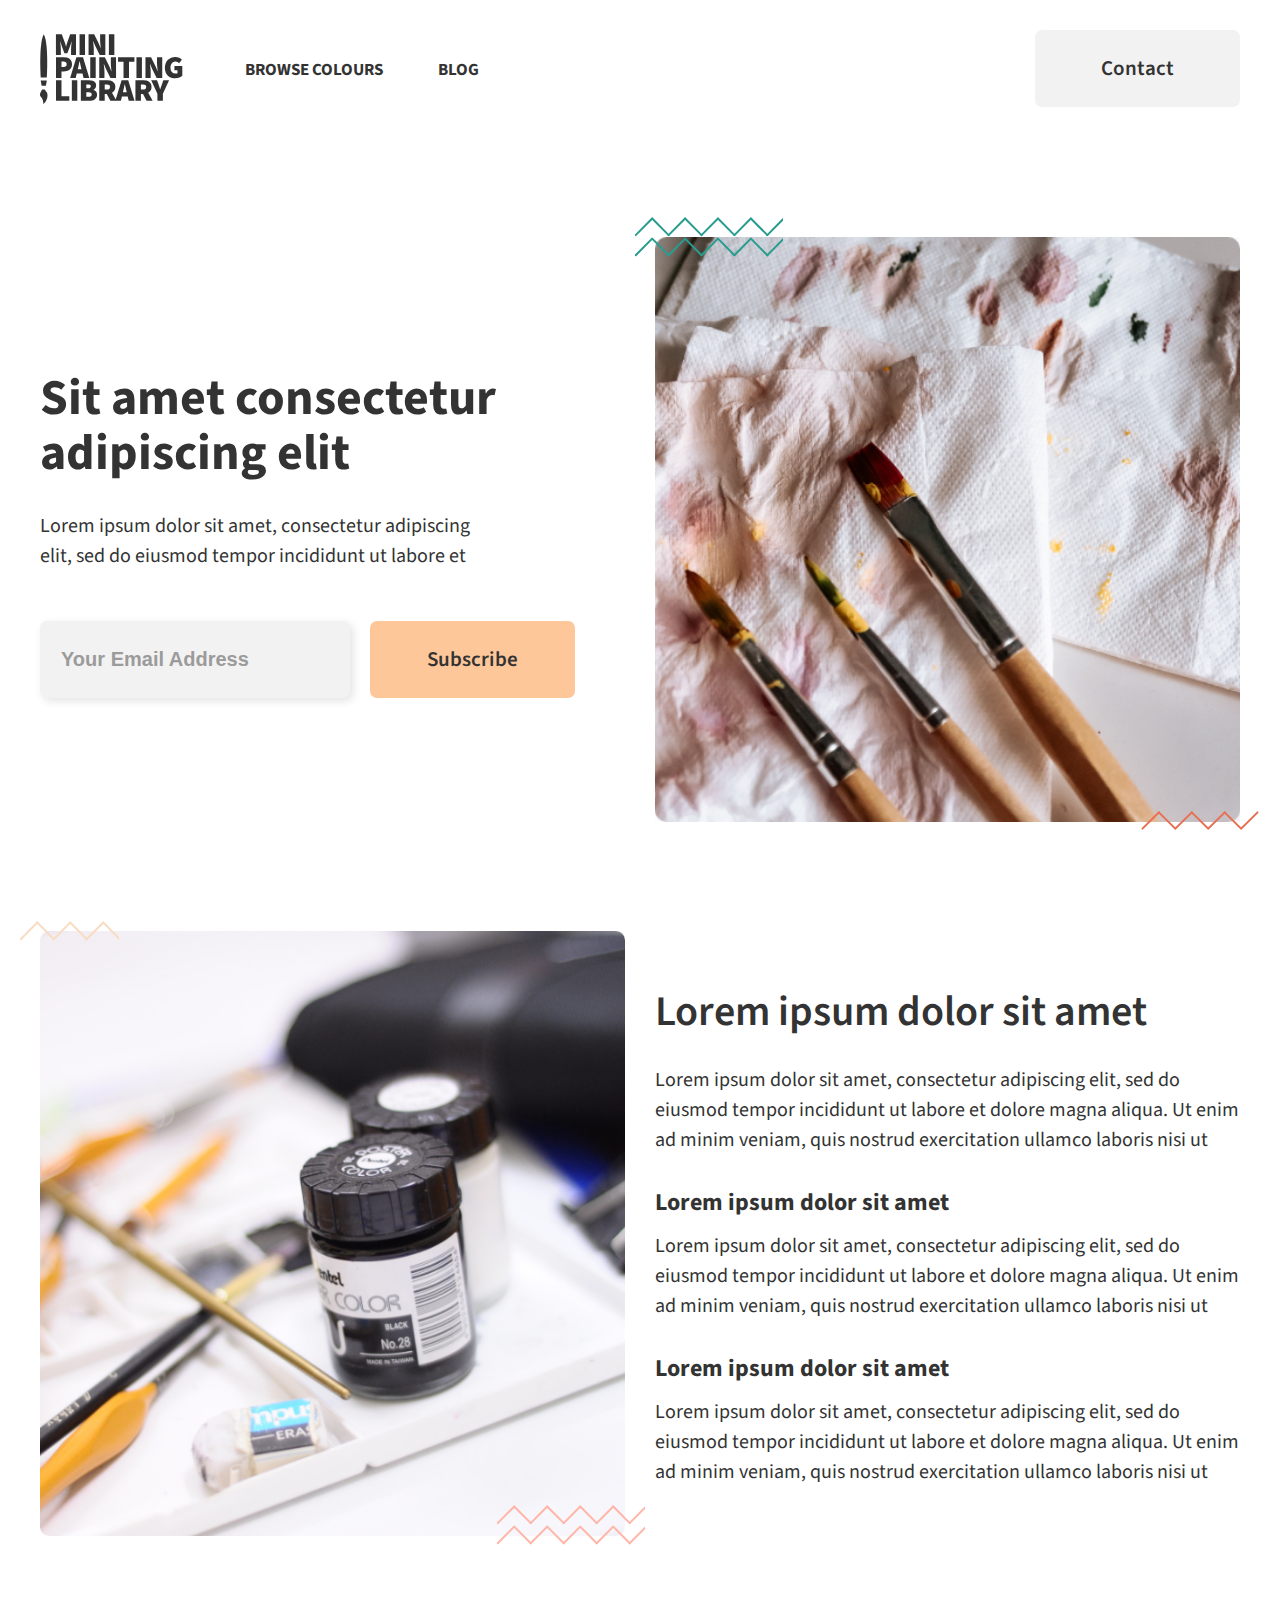
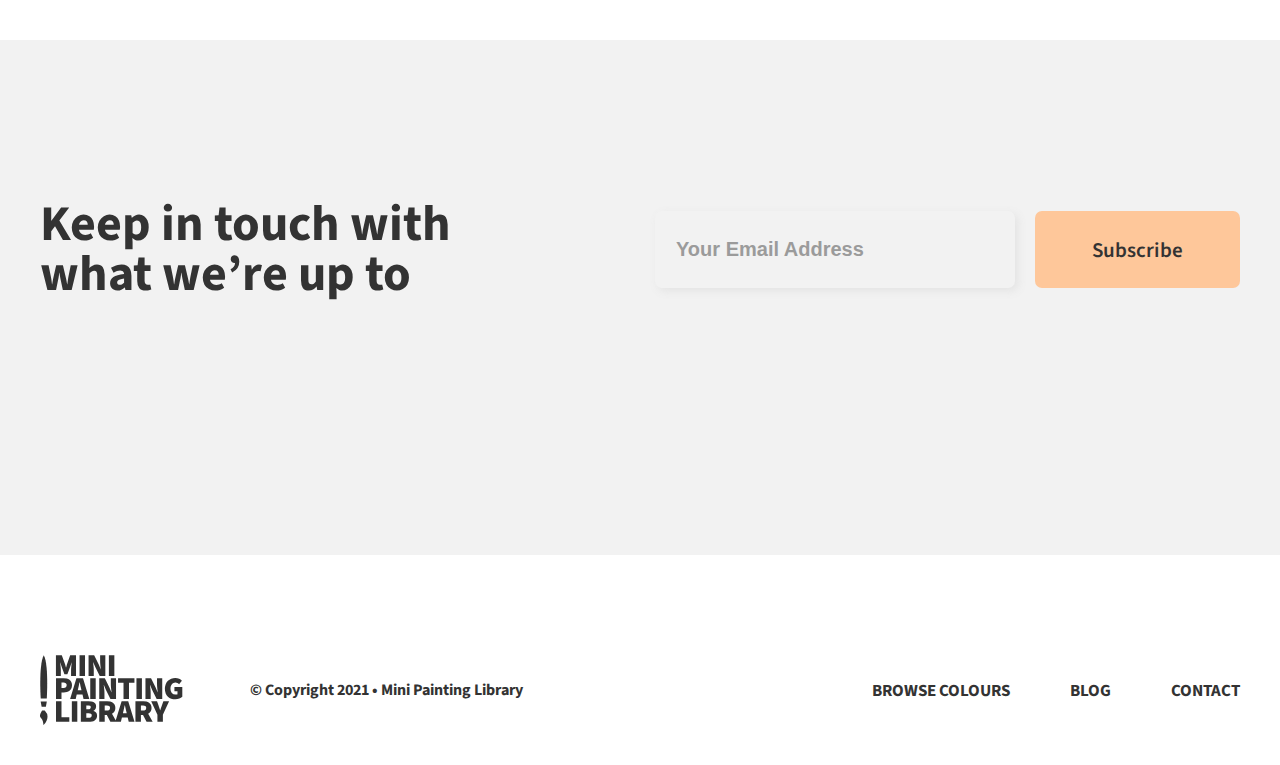
==== index.html @ 0ddeb3a4 "Frist" ====
<!DOCTYPE html>
<html>

    <head>
        <meta charset='utf-8'>
        <title>Mini Painting Libarary</title>
        <meta name='viewport' content='width=device-width, initial-scale=1'>
        <link rel='stylesheet' type='text/css' href='assets/css/main.css'>
    </head>

    <body>
        <header class="main-header">
            <div class="header-block">
                <div class="container">
                    <div class="inner-block">
                        <div class="header-logo-menu">
                            <div class="logo">
                                <a href="#!">
                                    <img src="assets/images/logo.svg" alt="Mini Painting Libarary">
                                </a>
                            </div>
                            <ul class="menu-list">
                                <li><a href="#!">Browse Colours</a></li>
                                <li><a href="#!">Blog</a></li>
                            </ul>
                        </div>
                        <div class="header-right">
                            <a href="#!" class="site-btn">Contact</a>
                            <div class="menu-icon">
                                <span class="line1"></span>
                                <span class="line2"></span>
                                <span class="line3"></span>
                            </div>
                        </div>
                    </div>
                </div>
            </div>
        </header>
        <div class="bg-overly"></div>
        <section class="hero-section">
            <div class="container">
                <div class="hero-inner-content">
                    <div class="row align-items-center">
                        <div class="col-md-6">
                            <div class="hero-text-content">
                                <h1 class="main-title">Sit amet consectetur adipiscing elit</h1>
                                <p>Lorem ipsum dolor sit amet, consectetur adipiscing elit, sed do
                                    eiusmod tempor incididunt ut labore et</p>
                                <div class="form-get-started">
                                    <input type="email" class="form-control input-get-started"
                                        placeholder="Your Email Address" required="">
                                    <button type="submit" class="btn-get-started site-btn">Subscribe</button>
                                </div>
                            </div>
                        </div>
                        <div class="col-md-6 text-right">
                            <div class="hero-right-img img-mask">
                                <picture>
                                    <source media="(min-width:650px)" srcset="assets/images/hiro-img.png">
                                    <source media="(min-width:465px)" srcset="assets/images/hiro-img.png">
                                    <img src="assets/images/hiro-img.png" alt="Flowers" />
                                </picture>
                            </div>
                        </div>
                    </div>
                </div>
            </div>
        </section>
        <section class="img-text-section">
            <div class="container">
                <div class="img-text-inner-content">
                    <div class="row align-items-center">
                        <div class="col-md-6">
                            <div class="image-block img-mask">
                                <picture>
                                    <source media="(min-width:650px)" srcset="assets/images/color-bottle.png">
                                    <source media="(min-width:465px)" srcset="assets/images/color-bottle.png">
                                    <img src="assets/images/color-bottle.png" alt="Flowers" />
                                </picture>
                            </div>
                        </div>
                        <div class="col-md-6">
                            <div class="text-content">
                                <h2 class="md-title">Lorem ipsum dolor sit amet</h2>
                                <p>Lorem ipsum dolor sit amet, consectetur adipiscing elit, sed do eiusmod tempor
                                    incididunt ut labore et dolore magna
                                    aliqua. Ut enim ad minim veniam, quis nostrud exercitation ullamco laboris nisi ut
                                </p>
                                <h3>Lorem ipsum dolor sit amet</h3>
                                <p>Lorem ipsum dolor sit amet, consectetur adipiscing elit, sed do eiusmod tempor
                                    incididunt ut labore et dolore magna
                                    aliqua. Ut enim ad minim veniam, quis nostrud exercitation ullamco laboris nisi ut
                                </p>
                                <h3>Lorem ipsum dolor sit amet</h3>
                                <p>Lorem ipsum dolor sit amet, consectetur adipiscing elit, sed do eiusmod tempor
                                    incididunt ut labore et dolore magna
                                    aliqua. Ut enim ad minim veniam, quis nostrud exercitation ullamco laboris nisi ut
                                </p>
                            </div>
                        </div>
                    </div>
                </div>
            </div>
        </section>
        <section class="subscribe-section">
            <div class="container">
                <div class="subscribe-inner-content">
                    <div class="row subscribe-inner">
                        <div class="col-md-6">
                            <div class="subscribe-title">
                                <h2 class="main-title">Keep in touch with<br /> what we’re up to</h2>
                            </div>
                        </div>
                        <div class="col-md-6">
                            <div class="form-get-started">
                                <input type="email" class="form-control input-get-started"
                                    placeholder="Your Email Address" required="">
                                <button type="submit" class="btn-get-started site-btn">Subscribe</button>
                            </div>
                        </div>
                    </div>
                </div>
            </div>
        </section>
        <footer class="main-footer">
            <div class="footer-block">
                <div class="container">
                    <div class="footer-inner-block">
                        <div class="footer-logo">
                            <a href="#!">
                                <img src="assets/images/logo.svg" alt="Mini Painting Libarary" alt="" />
                            </a>
                            <p class="copyright-text">© Copyright 2021 • Mini Painting Library</p>
                        </div>
                        <ul class="footer-menu-list">
                            <li>
                                <a href="#!">Browse Colours</a>
                            </li>
                            <li>
                                <a href="#!">Blog</a>
                            </li>
                            <li>
                                <a href="#!">Contact</a>
                            </li>
                        </ul>
                    </div>
                </div>
            </div>
        </footer>
        <script src='assets/js/jquery.min.js'></script>
        <script src='assets/js/main.js'></script>
    </body>

</html>
---- assets/css/main.css ----
@import url("//fonts.googleapis.com/css2?family=Source+Sans+Pro:wght@400;600;700&display=swap");.row{display:-ms-flexbox;display:flex;-ms-flex-wrap:wrap;flex-wrap:wrap;margin-right:-15px;margin-left:-15px}.no-gutters{margin-right:0;margin-left:0}.no-gutters>.col,.no-gutters>[class*=col-]{padding-right:0;padding-left:0}.col,.col-1,.col-10,.col-11,.col-12,.col-2,.col-3,.col-4,.col-5,.col-6,.col-7,.col-8,.col-9,.col-auto,.col-lg,.col-lg-1,.col-lg-10,.col-lg-11,.col-lg-12,.col-lg-2,.col-lg-3,.col-lg-4,.col-lg-5,.col-lg-6,.col-lg-7,.col-lg-8,.col-lg-9,.col-lg-auto,.col-md,.col-md-1,.col-md-10,.col-md-11,.col-md-12,.col-md-2,.col-md-3,.col-md-4,.col-md-5,.col-md-6,.col-md-7,.col-md-8,.col-md-9,.col-md-auto,.col-sm,.col-sm-1,.col-sm-10,.col-sm-11,.col-sm-12,.col-sm-2,.col-sm-3,.col-sm-4,.col-sm-5,.col-sm-6,.col-sm-7,.col-sm-8,.col-sm-9,.col-sm-auto,.col-xl,.col-xl-1,.col-xl-10,.col-xl-11,.col-xl-12,.col-xl-2,.col-xl-3,.col-xl-4,.col-xl-5,.col-xl-6,.col-xl-7,.col-xl-8,.col-xl-9,.col-xl-auto{position:relative;width:100%;padding-right:15px;padding-left:15px}.col{-ms-flex-preferred-size:0;flex-basis:0;-ms-flex-positive:1;flex-grow:1;min-width:0;max-width:100%}.row-cols-1>*{-ms-flex:0 0 100%;flex:0 0 100%;max-width:100%}.row-cols-2>*{-ms-flex:0 0 50%;flex:0 0 50%;max-width:50%}.row-cols-3>*{-ms-flex:0 0 33.333333%;flex:0 0 33.333333%;max-width:33.333333%}.row-cols-4>*{-ms-flex:0 0 25%;flex:0 0 25%;max-width:25%}.row-cols-5>*{-ms-flex:0 0 20%;flex:0 0 20%;max-width:20%}.row-cols-6>*{-ms-flex:0 0 16.666667%;flex:0 0 16.666667%;max-width:16.666667%}.col-auto{-ms-flex:0 0 auto;flex:0 0 auto;width:auto;max-width:100%}.col-1{-ms-flex:0 0 8.333333%;flex:0 0 8.333333%;max-width:8.333333%}.col-2{-ms-flex:0 0 16.666667%;flex:0 0 16.666667%;max-width:16.666667%}.col-3{-ms-flex:0 0 25%;flex:0 0 25%;max-width:25%}.col-4{-ms-flex:0 0 33.333333%;flex:0 0 33.333333%;max-width:33.333333%}.col-5{-ms-flex:0 0 41.666667%;flex:0 0 41.666667%;max-width:41.666667%}.col-6{-ms-flex:0 0 50%;flex:0 0 50%;max-width:50%}.col-7{-ms-flex:0 0 58.333333%;flex:0 0 58.333333%;max-width:58.333333%}.col-8{-ms-flex:0 0 66.666667%;flex:0 0 66.666667%;max-width:66.666667%}.col-9{-ms-flex:0 0 75%;flex:0 0 75%;max-width:75%}.col-10{-ms-flex:0 0 83.333333%;flex:0 0 83.333333%;max-width:83.333333%}.col-11{-ms-flex:0 0 91.666667%;flex:0 0 91.666667%;max-width:91.666667%}.col-12{-ms-flex:0 0 100%;flex:0 0 100%;max-width:100%}.order-first{-ms-flex-order:-1;order:-1}.order-last{-ms-flex-order:13;order:13}.order-0{-ms-flex-order:0;order:0}.order-1{-ms-flex-order:1;order:1}.order-2{-ms-flex-order:2;order:2}.order-3{-ms-flex-order:3;order:3}.order-4{-ms-flex-order:4;order:4}.order-5{-ms-flex-order:5;order:5}.order-6{-ms-flex-order:6;order:6}.order-7{-ms-flex-order:7;order:7}.order-8{-ms-flex-order:8;order:8}.order-9{-ms-flex-order:9;order:9}.order-10{-ms-flex-order:10;order:10}.order-11{-ms-flex-order:11;order:11}.order-12{-ms-flex-order:12;order:12}.offset-1{margin-left:8.333333%}.offset-2{margin-left:16.666667%}.offset-3{margin-left:25%}.offset-4{margin-left:33.333333%}.offset-5{margin-left:41.666667%}.offset-6{margin-left:50%}.offset-7{margin-left:58.333333%}.offset-8{margin-left:66.666667%}.offset-9{margin-left:75%}.offset-10{margin-left:83.333333%}.offset-11{margin-left:91.666667%}@media (min-width: 576px){.col-sm{-ms-flex-preferred-size:0;flex-basis:0;-ms-flex-positive:1;flex-grow:1;min-width:0;max-width:100%}.row-cols-sm-1>*{-ms-flex:0 0 100%;flex:0 0 100%;max-width:100%}.row-cols-sm-2>*{-ms-flex:0 0 50%;flex:0 0 50%;max-width:50%}.row-cols-sm-3>*{-ms-flex:0 0 33.333333%;flex:0 0 33.333333%;max-width:33.333333%}.row-cols-sm-4>*{-ms-flex:0 0 25%;flex:0 0 25%;max-width:25%}.row-cols-sm-5>*{-ms-flex:0 0 20%;flex:0 0 20%;max-width:20%}.row-cols-sm-6>*{-ms-flex:0 0 16.666667%;flex:0 0 16.666667%;max-width:16.666667%}.col-sm-auto{-ms-flex:0 0 auto;flex:0 0 auto;width:auto;max-width:100%}.col-sm-1{-ms-flex:0 0 8.333333%;flex:0 0 8.333333%;max-width:8.333333%}.col-sm-2{-ms-flex:0 0 16.666667%;flex:0 0 16.666667%;max-width:16.666667%}.col-sm-3{-ms-flex:0 0 25%;flex:0 0 25%;max-width:25%}.col-sm-4{-ms-flex:0 0 33.333333%;flex:0 0 33.333333%;max-width:33.333333%}.col-sm-5{-ms-flex:0 0 41.666667%;flex:0 0 41.666667%;max-width:41.666667%}.col-sm-6{-ms-flex:0 0 50%;flex:0 0 50%;max-width:50%}.col-sm-7{-ms-flex:0 0 58.333333%;flex:0 0 58.333333%;max-width:58.333333%}.col-sm-8{-ms-flex:0 0 66.666667%;flex:0 0 66.666667%;max-width:66.666667%}.col-sm-9{-ms-flex:0 0 75%;flex:0 0 75%;max-width:75%}.col-sm-10{-ms-flex:0 0 83.333333%;flex:0 0 83.333333%;max-width:83.333333%}.col-sm-11{-ms-flex:0 0 91.666667%;flex:0 0 91.666667%;max-width:91.666667%}.col-sm-12{-ms-flex:0 0 100%;flex:0 0 100%;max-width:100%}.order-sm-first{-ms-flex-order:-1;order:-1}.order-sm-last{-ms-flex-order:13;order:13}.order-sm-0{-ms-flex-order:0;order:0}.order-sm-1{-ms-flex-order:1;order:1}.order-sm-2{-ms-flex-order:2;order:2}.order-sm-3{-ms-flex-order:3;order:3}.order-sm-4{-ms-flex-order:4;order:4}.order-sm-5{-ms-flex-order:5;order:5}.order-sm-6{-ms-flex-order:6;order:6}.order-sm-7{-ms-flex-order:7;order:7}.order-sm-8{-ms-flex-order:8;order:8}.order-sm-9{-ms-flex-order:9;order:9}.order-sm-10{-ms-flex-order:10;order:10}.order-sm-11{-ms-flex-order:11;order:11}.order-sm-12{-ms-flex-order:12;order:12}.offset-sm-0{margin-left:0}.offset-sm-1{margin-left:8.333333%}.offset-sm-2{margin-left:16.666667%}.offset-sm-3{margin-left:25%}.offset-sm-4{margin-left:33.333333%}.offset-sm-5{margin-left:41.666667%}.offset-sm-6{margin-left:50%}.offset-sm-7{margin-left:58.333333%}.offset-sm-8{margin-left:66.666667%}.offset-sm-9{margin-left:75%}.offset-sm-10{margin-left:83.333333%}.offset-sm-11{margin-left:91.666667%}}@media (min-width: 768px){.col-md{-ms-flex-preferred-size:0;flex-basis:0;-ms-flex-positive:1;flex-grow:1;min-width:0;max-width:100%}.row-cols-md-1>*{-ms-flex:0 0 100%;flex:0 0 100%;max-width:100%}.row-cols-md-2>*{-ms-flex:0 0 50%;flex:0 0 50%;max-width:50%}.row-cols-md-3>*{-ms-flex:0 0 33.333333%;flex:0 0 33.333333%;max-width:33.333333%}.row-cols-md-4>*{-ms-flex:0 0 25%;flex:0 0 25%;max-width:25%}.row-cols-md-5>*{-ms-flex:0 0 20%;flex:0 0 20%;max-width:20%}.row-cols-md-6>*{-ms-flex:0 0 16.666667%;flex:0 0 16.666667%;max-width:16.666667%}.col-md-auto{-ms-flex:0 0 auto;flex:0 0 auto;width:auto;max-width:100%}.col-md-1{-ms-flex:0 0 8.333333%;flex:0 0 8.333333%;max-width:8.333333%}.col-md-2{-ms-flex:0 0 16.666667%;flex:0 0 16.666667%;max-width:16.666667%}.col-md-3{-ms-flex:0 0 25%;flex:0 0 25%;max-width:25%}.col-md-4{-ms-flex:0 0 33.333333%;flex:0 0 33.333333%;max-width:33.333333%}.col-md-5{-ms-flex:0 0 41.666667%;flex:0 0 41.666667%;max-width:41.666667%}.col-md-6{-ms-flex:0 0 50%;flex:0 0 50%;max-width:50%}.col-md-7{-ms-flex:0 0 58.333333%;flex:0 0 58.333333%;max-width:58.333333%}.col-md-8{-ms-flex:0 0 66.666667%;flex:0 0 66.666667%;max-width:66.666667%}.col-md-9{-ms-flex:0 0 75%;flex:0 0 75%;max-width:75%}.col-md-10{-ms-flex:0 0 83.333333%;flex:0 0 83.333333%;max-width:83.333333%}.col-md-11{-ms-flex:0 0 91.666667%;flex:0 0 91.666667%;max-width:91.666667%}.col-md-12{-ms-flex:0 0 100%;flex:0 0 100%;max-width:100%}.order-md-first{-ms-flex-order:-1;order:-1}.order-md-last{-ms-flex-order:13;order:13}.order-md-0{-ms-flex-order:0;order:0}.order-md-1{-ms-flex-order:1;order:1}.order-md-2{-ms-flex-order:2;order:2}.order-md-3{-ms-flex-order:3;order:3}.order-md-4{-ms-flex-order:4;order:4}.order-md-5{-ms-flex-order:5;order:5}.order-md-6{-ms-flex-order:6;order:6}.order-md-7{-ms-flex-order:7;order:7}.order-md-8{-ms-flex-order:8;order:8}.order-md-9{-ms-flex-order:9;order:9}.order-md-10{-ms-flex-order:10;order:10}.order-md-11{-ms-flex-order:11;order:11}.order-md-12{-ms-flex-order:12;order:12}.offset-md-0{margin-left:0}.offset-md-1{margin-left:8.333333%}.offset-md-2{margin-left:16.666667%}.offset-md-3{margin-left:25%}.offset-md-4{margin-left:33.333333%}.offset-md-5{margin-left:41.666667%}.offset-md-6{margin-left:50%}.offset-md-7{margin-left:58.333333%}.offset-md-8{margin-left:66.666667%}.offset-md-9{margin-left:75%}.offset-md-10{margin-left:83.333333%}.offset-md-11{margin-left:91.666667%}}@media (min-width: 992px){.col-lg{-ms-flex-preferred-size:0;flex-basis:0;-ms-flex-positive:1;flex-grow:1;min-width:0;max-width:100%}.row-cols-lg-1>*{-ms-flex:0 0 100%;flex:0 0 100%;max-width:100%}.row-cols-lg-2>*{-ms-flex:0 0 50%;flex:0 0 50%;max-width:50%}.row-cols-lg-3>*{-ms-flex:0 0 33.333333%;flex:0 0 33.333333%;max-width:33.333333%}.row-cols-lg-4>*{-ms-flex:0 0 25%;flex:0 0 25%;max-width:25%}.row-cols-lg-5>*{-ms-flex:0 0 20%;flex:0 0 20%;max-width:20%}.row-cols-lg-6>*{-ms-flex:0 0 16.666667%;flex:0 0 16.666667%;max-width:16.666667%}.col-lg-auto{-ms-flex:0 0 auto;flex:0 0 auto;width:auto;max-width:100%}.col-lg-1{-ms-flex:0 0 8.333333%;flex:0 0 8.333333%;max-width:8.333333%}.col-lg-2{-ms-flex:0 0 16.666667%;flex:0 0 16.666667%;max-width:16.666667%}.col-lg-3{-ms-flex:0 0 25%;flex:0 0 25%;max-width:25%}.col-lg-4{-ms-flex:0 0 33.333333%;flex:0 0 33.333333%;max-width:33.333333%}.col-lg-5{-ms-flex:0 0 41.666667%;flex:0 0 41.666667%;max-width:41.666667%}.col-lg-6{-ms-flex:0 0 50%;flex:0 0 50%;max-width:50%}.col-lg-7{-ms-flex:0 0 58.333333%;flex:0 0 58.333333%;max-width:58.333333%}.col-lg-8{-ms-flex:0 0 66.666667%;flex:0 0 66.666667%;max-width:66.666667%}.col-lg-9{-ms-flex:0 0 75%;flex:0 0 75%;max-width:75%}.col-lg-10{-ms-flex:0 0 83.333333%;flex:0 0 83.333333%;max-width:83.333333%}.col-lg-11{-ms-flex:0 0 91.666667%;flex:0 0 91.666667%;max-width:91.666667%}.col-lg-12{-ms-flex:0 0 100%;flex:0 0 100%;max-width:100%}.order-lg-first{-ms-flex-order:-1;order:-1}.order-lg-last{-ms-flex-order:13;order:13}.order-lg-0{-ms-flex-order:0;order:0}.order-lg-1{-ms-flex-order:1;order:1}.order-lg-2{-ms-flex-order:2;order:2}.order-lg-3{-ms-flex-order:3;order:3}.order-lg-4{-ms-flex-order:4;order:4}.order-lg-5{-ms-flex-order:5;order:5}.order-lg-6{-ms-flex-order:6;order:6}.order-lg-7{-ms-flex-order:7;order:7}.order-lg-8{-ms-flex-order:8;order:8}.order-lg-9{-ms-flex-order:9;order:9}.order-lg-10{-ms-flex-order:10;order:10}.order-lg-11{-ms-flex-order:11;order:11}.order-lg-12{-ms-flex-order:12;order:12}.offset-lg-0{margin-left:0}.offset-lg-1{margin-left:8.333333%}.offset-lg-2{margin-left:16.666667%}.offset-lg-3{margin-left:25%}.offset-lg-4{margin-left:33.333333%}.offset-lg-5{margin-left:41.666667%}.offset-lg-6{margin-left:50%}.offset-lg-7{margin-left:58.333333%}.offset-lg-8{margin-left:66.666667%}.offset-lg-9{margin-left:75%}.offset-lg-10{margin-left:83.333333%}.offset-lg-11{margin-left:91.666667%}}@media (min-width: 1200px){.col-xl{-ms-flex-preferred-size:0;flex-basis:0;-ms-flex-positive:1;flex-grow:1;min-width:0;max-width:100%}.row-cols-xl-1>*{-ms-flex:0 0 100%;flex:0 0 100%;max-width:100%}.row-cols-xl-2>*{-ms-flex:0 0 50%;flex:0 0 50%;max-width:50%}.row-cols-xl-3>*{-ms-flex:0 0 33.333333%;flex:0 0 33.333333%;max-width:33.333333%}.row-cols-xl-4>*{-ms-flex:0 0 25%;flex:0 0 25%;max-width:25%}.row-cols-xl-5>*{-ms-flex:0 0 20%;flex:0 0 20%;max-width:20%}.row-cols-xl-6>*{-ms-flex:0 0 16.666667%;flex:0 0 16.666667%;max-width:16.666667%}.col-xl-auto{-ms-flex:0 0 auto;flex:0 0 auto;width:auto;max-width:100%}.col-xl-1{-ms-flex:0 0 8.333333%;flex:0 0 8.333333%;max-width:8.333333%}.col-xl-2{-ms-flex:0 0 16.666667%;flex:0 0 16.666667%;max-width:16.666667%}.col-xl-3{-ms-flex:0 0 25%;flex:0 0 25%;max-width:25%}.col-xl-4{-ms-flex:0 0 33.333333%;flex:0 0 33.333333%;max-width:33.333333%}.col-xl-5{-ms-flex:0 0 41.666667%;flex:0 0 41.666667%;max-width:41.666667%}.col-xl-6{-ms-flex:0 0 50%;flex:0 0 50%;max-width:50%}.col-xl-7{-ms-flex:0 0 58.333333%;flex:0 0 58.333333%;max-width:58.333333%}.col-xl-8{-ms-flex:0 0 66.666667%;flex:0 0 66.666667%;max-width:66.666667%}.col-xl-9{-ms-flex:0 0 75%;flex:0 0 75%;max-width:75%}.col-xl-10{-ms-flex:0 0 83.333333%;flex:0 0 83.333333%;max-width:83.333333%}.col-xl-11{-ms-flex:0 0 91.666667%;flex:0 0 91.666667%;max-width:91.666667%}.col-xl-12{-ms-flex:0 0 100%;flex:0 0 100%;max-width:100%}.order-xl-first{-ms-flex-order:-1;order:-1}.order-xl-last{-ms-flex-order:13;order:13}.order-xl-0{-ms-flex-order:0;order:0}.order-xl-1{-ms-flex-order:1;order:1}.order-xl-2{-ms-flex-order:2;order:2}.order-xl-3{-ms-flex-order:3;order:3}.order-xl-4{-ms-flex-order:4;order:4}.order-xl-5{-ms-flex-order:5;order:5}.order-xl-6{-ms-flex-order:6;order:6}.order-xl-7{-ms-flex-order:7;order:7}.order-xl-8{-ms-flex-order:8;order:8}.order-xl-9{-ms-flex-order:9;order:9}.order-xl-10{-ms-flex-order:10;order:10}.order-xl-11{-ms-flex-order:11;order:11}.order-xl-12{-ms-flex-order:12;order:12}.offset-xl-0{margin-left:0}.offset-xl-1{margin-left:8.333333%}.offset-xl-2{margin-left:16.666667%}.offset-xl-3{margin-left:25%}.offset-xl-4{margin-left:33.333333%}.offset-xl-5{margin-left:41.666667%}.offset-xl-6{margin-left:50%}.offset-xl-7{margin-left:58.333333%}.offset-xl-8{margin-left:66.666667%}.offset-xl-9{margin-left:75%}.offset-xl-10{margin-left:83.333333%}.offset-xl-11{margin-left:91.666667%}}.site-btn{background-color:#f2f2f2;font-size:21px;font-weight:600;min-width:205px;height:77px;border:none;font-family:"Source Sans Pro",sans-serif;color:#333;border-radius:7px;-moz-border-radius:7px;-webkit-border-radius:7px;display:-webkit-inline-box;display:-webkit-inline-flex;display:-moz-inline-flex;display:-ms-inline-flexbox;display:inline-flex;-webkit-align-items:center;-moz-align-items:center;-ms-align-items:center;-ms-flex-align:center;align-items:center;-webkit-justify-content:center;-moz-justify-content:center;-ms-justify-content:center;justify-content:center;-ms-flex-pack:center;cursor:pointer;-webkit-transition:all .4s ease-in-out;-moz-transition:all .4s ease-in-out;-o-transition:all .4s ease-in-out;transition:all .4s ease-in-out}.site-btn:hover{background-color:#333;color:#fff}@media (max-width: 991px){.site-btn{height:50px;font-size:18px;min-width:130px}}@media (max-width: 991px){.site-btn{height:40px;font-size:15px;min-width:120px}}.main-header .inner-block{padding:30px 0;display:-webkit-box;display:-moz-box;display:-ms-flexbox;display:-webkit-flex;display:flex;-webkit-align-items:center;-moz-align-items:center;-ms-align-items:center;-ms-flex-align:center;align-items:center;-webkit-justify-content:space-between;-moz-justify-content:space-between;-ms-justify-content:space-between;justify-content:space-between;-ms-flex-pack:space-between}.main-header .inner-block .header-logo-menu{display:-webkit-box;display:-moz-box;display:-ms-flexbox;display:-webkit-flex;display:flex;-webkit-align-items:center;-moz-align-items:center;-ms-align-items:center;-ms-flex-align:center;align-items:center}.main-header .inner-block .header-logo-menu .logo{display:-webkit-inline-box;display:-webkit-inline-flex;display:-moz-inline-flex;display:-ms-inline-flexbox;display:inline-flex}.main-header .inner-block .header-logo-menu .logo a{display:-webkit-inline-box;display:-webkit-inline-flex;display:-moz-inline-flex;display:-ms-inline-flexbox;display:inline-flex}.main-header .inner-block .header-logo-menu .menu-list{display:-webkit-box;display:-moz-box;display:-ms-flexbox;display:-webkit-flex;display:flex;-webkit-align-items:center;-moz-align-items:center;-ms-align-items:center;-ms-flex-align:center;align-items:center}.main-header .inner-block .header-logo-menu .menu-list li{margin-left:55px}.main-header .inner-block .header-logo-menu .menu-list li a{font-size:17px;font-weight:700;color:#333;display:-webkit-inline-box;display:-webkit-inline-flex;display:-moz-inline-flex;display:-ms-inline-flexbox;display:inline-flex;line-height:1;text-transform:uppercase}.main-header .inner-block .header-right{display:-webkit-box;display:-moz-box;display:-ms-flexbox;display:-webkit-flex;display:flex;-webkit-align-items:center;-moz-align-items:center;-ms-align-items:center;-ms-flex-align:center;align-items:center}@media (max-width: 991px){.main-header .inner-block{padding:20px 0}.main-header .inner-block .header-logo-menu .logo a img{height:45px}.main-header .inner-block .header-logo-menu .menu-list li{margin-left:30px}}@media (max-width: 767px){.main-header{position:relative;z-index:2;background-color:#fff}.main-header .menu-icon{margin-left:10px}.main-header .menu-icon.is-visible .line1{-moz-transform:rotate(-45deg) translate(-5px, 5px);-webkit-transform:rotate(-45deg) translate(-5px, 5px);-o-transform:rotate(-45deg) translate(-5px, 5px);-ms-transform:rotate(-45deg) translate(-5px, 5px);transform:rotate(-45deg) translate(-5px, 5px)}.main-header .menu-icon.is-visible .line2{-moz-opacity:0;-khtml-opacity:0;-webkit-opacity:0;opacity:0}.main-header .menu-icon.is-visible .line3{-moz-transform:rotate(45deg) translate(-5px, -5px);-webkit-transform:rotate(45deg) translate(-5px, -5px);-o-transform:rotate(45deg) translate(-5px, -5px);-ms-transform:rotate(45deg) translate(-5px, -5px);transform:rotate(45deg) translate(-5px, -5px)}.main-header .menu-icon span{width:25px;display:block;height:3px;margin:4px 0px;cursor:pointer;border-radius:5px;-moz-border-radius:5px;-webkit-border-radius:5px;-webkit-transition:all .4s ease-in-out;-moz-transition:all .4s ease-in-out;-o-transition:all .4s ease-in-out;transition:all .4s ease-in-out;background-color:#333}.main-header .inner-block{padding:15px 0}.main-header .inner-block .header-logo-menu .menu-list{min-height:calc(100vh - 83px);overflow-y:auto;width:300px;display:block;-webkit-transition:all .4s ease-in-out;-moz-transition:all .4s ease-in-out;-o-transition:all .4s ease-in-out;transition:all .4s ease-in-out;-moz-transform:translatex(-100%);-webkit-transform:translatex(-100%);-o-transform:translatex(-100%);-ms-transform:translatex(-100%);transform:translatex(-100%);background-color:#fff;position:fixed;top:0;left:0;bottom:0;z-index:99;padding:10px 0;border:1px solid #eeeeee;margin-top:83px}.main-header .inner-block .header-logo-menu .menu-list.is-visible{-moz-transform:translatex(0);-webkit-transform:translatex(0);-o-transform:translatex(0);-ms-transform:translatex(0);transform:translatex(0)}.main-header .inner-block .header-logo-menu .menu-list li{margin-left:0;padding:5px 15px}}@media (max-width: 575px){.main-header .inner-block .header-logo-menu .logo a img{height:35px}}.bg-overly{position:fixed;top:0px;right:0px;bottom:0px;left:0px;-webkit-transition:all .4s ease-in-out;-moz-transition:all .4s ease-in-out;-o-transition:all .4s ease-in-out;transition:all .4s ease-in-out;-moz-opacity:0;-khtml-opacity:0;-webkit-opacity:0;opacity:0;background:#000;visibility:hidden;z-index:1}.bg-overly.is-visible{-moz-opacity:.4;-khtml-opacity:.4;-webkit-opacity:.4;opacity:.4;visibility:visible}footer .footer-inner-block{display:-webkit-box;display:-moz-box;display:-ms-flexbox;display:-webkit-flex;display:flex;-webkit-align-items:center;-moz-align-items:center;-ms-align-items:center;-ms-flex-align:center;align-items:center;-webkit-justify-content:space-between;-moz-justify-content:space-between;-ms-justify-content:space-between;justify-content:space-between;-ms-flex-pack:space-between;padding:100px 0 40px}footer .footer-inner-block .footer-logo{display:-webkit-box;display:-moz-box;display:-ms-flexbox;display:-webkit-flex;display:flex;-webkit-align-items:center;-moz-align-items:center;-ms-align-items:center;-ms-flex-align:center;align-items:center}footer .footer-inner-block .footer-logo a{display:-webkit-inline-box;display:-webkit-inline-flex;display:-moz-inline-flex;display:-ms-inline-flexbox;display:inline-flex}footer .footer-inner-block .copyright-text{font-size:16px;font-weight:700;margin:0 0 0 60px}footer .footer-inner-block .footer-menu-list{display:-webkit-box;display:-moz-box;display:-ms-flexbox;display:-webkit-flex;display:flex;-webkit-align-items:center;-moz-align-items:center;-ms-align-items:center;-ms-flex-align:center;align-items:center}footer .footer-inner-block .footer-menu-list li{margin-right:60px}footer .footer-inner-block .footer-menu-list li:last-child{margin:0}footer .footer-inner-block .footer-menu-list li a{font-size:17px;font-weight:700;color:#333;display:inline-block;line-height:1;text-transform:uppercase}@media (max-width: 991px){footer .footer-inner-block{padding-top:70px}footer .footer-inner-block .copyright-text{margin:0 0 0 20px}footer .footer-inner-block .footer-logo a img{height:45px}footer .footer-inner-block .footer-menu-list li{margin-right:30px}}@media (max-width: 767px){footer .footer-inner-block{padding-top:40px;display:block}footer .footer-inner-block .footer-logo{margin-bottom:20px}}@media (max-width: 575px){footer .footer-inner-block .footer-logo{display:block}footer .footer-inner-block .copyright-text{margin:15px 0 0 0}footer .footer-inner-block .footer-menu-list{display:block}footer .footer-inner-block .footer-menu-list li{margin:0}}.d-flex{display:-webkit-box;display:-moz-box;display:-ms-flexbox;display:-webkit-flex;display:flex}.justify-content-center{-webkit-justify-content:center;-moz-justify-content:center;-ms-justify-content:center;justify-content:center;-ms-flex-pack:center;-ms-flex-pack:center !important;justify-content:center !important}.justify-content-start{-webkit-justify-content:center;-moz-justify-content:center;-ms-justify-content:center;justify-content:center;-ms-flex-pack:center;-ms-flex-pack:flex-start !important;justify-content:flex-start !important}.justify-content-end{-webkit-justify-content:center;-moz-justify-content:center;-ms-justify-content:center;justify-content:center;-ms-flex-pack:center;-ms-flex-pack:flex-end !important;justify-content:flex-end !important}.align-items-center{-ms-flex-align:center !important;align-items:center !important}.align-self-center{-ms-flex-item-align:center !important;align-self:center !important}.align-self-end{-ms-flex-item-align:end !important;align-self:end !important}.main-title{font-size:50px;font-weight:700;margin-bottom:30px;line-height:1.1}.md-title{font-size:42px;font-weight:600;margin-bottom:30px;line-height:1.1}section{padding-bottom:95px}.img-mask{text-align:right;position:relative}.img-mask img{width:100%;height:auto}.img-mask:before{content:"";position:absolute;left:-20px;top:-20px;width:149px;height:40px;background:url(../images/shape1.svg) left top no-repeat}.img-mask:after{content:"";position:absolute;right:-20px;bottom:0;width:119px;height:20px;background:url(../images/shape2.svg) left top no-repeat}.hero-section{padding:100px 0}.hero-section .hero-text-content p{margin-bottom:50px;max-width:460px}.hero-section .form-get-started{display:-webkit-box;display:-moz-box;display:-ms-flexbox;display:-webkit-flex;display:flex;-webkit-align-items:center;-moz-align-items:center;-ms-align-items:center;-ms-flex-align:center;align-items:center}.hero-section .form-get-started .input-get-started{background-color:#f2f2f2;border:1px solid transparent;color:#9b9b9b;border-radius:7px;-moz-border-radius:7px;-webkit-border-radius:7px;height:77px;font-size:20px;font-weight:600;padding:10px 20px;box-shadow:3px 3px 10px #e3e3e3;min-width:300px}.hero-section .form-get-started .input-get-started::placeholder{color:#9b9b9b}.hero-section .form-get-started .btn-get-started{background-color:#fec79a;margin-left:20px;-webkit-transition:all .4s ease-in-out;-moz-transition:all .4s ease-in-out;-o-transition:all .4s ease-in-out;transition:all .4s ease-in-out}.hero-section .form-get-started .btn-get-started:hover{background-color:#333;color:#fec79a}@media (max-width: 991px){.hero-section .form-get-started .input-get-started{height:50px;font-size:17px}}@media (max-width: 575px){.hero-section .form-get-started .input-get-started{height:40px;font-size:17px}}@media (max-width: 480px){.hero-section .form-get-started{display:block}.hero-section .form-get-started .btn-get-started{margin:10px 0 0;min-width:100%}}.img-text-section .text-content h3{font-size:24px;font-weight:700;margin-bottom:10px}.img-text-section .text-content p{margin-bottom:30px}.img-text-section .text-content p:last-child{margin-bottom:0}.img-text-section .image-block:before{background:url(../images/shape3.svg) left top no-repeat;height:20px;width:99px;top:-10px}.img-text-section .image-block:after{background:url(../images/shape4.svg) left top no-repeat;height:40px;width:148px}.subscribe-section{background-color:#f2f2f2}.subscribe-section .subscribe-inner-content .main-title{font-size:50px;font-weight:700;margin:0;line-height:1}.subscribe-section .subscribe-inner-content .subscribe-inner{-webkit-align-items:center;-moz-align-items:center;-ms-align-items:center;-ms-flex-align:center;align-items:center;padding:100px 0;min-height:420px}.subscribe-section .subscribe-inner-content .form-get-started{display:-webkit-box;display:-moz-box;display:-ms-flexbox;display:-webkit-flex;display:flex;-webkit-align-items:center;-moz-align-items:center;-ms-align-items:center;-ms-flex-align:center;align-items:center}.subscribe-section .subscribe-inner-content .form-get-started .input-get-started{background-color:#f2f2f2;border:1px solid transparent;color:#9b9b9b;border-radius:7px;-moz-border-radius:7px;-webkit-border-radius:7px;height:77px;font-size:20px;font-weight:600;padding:10px 20px;box-shadow:3px 3px 10px #e3e3e3;width:100%}.subscribe-section .subscribe-inner-content .form-get-started .input-get-started::placeholder{color:#9b9b9b}.subscribe-section .subscribe-inner-content .form-get-started .btn-get-started{background-color:#fec79a;margin-left:20px;-webkit-transition:all .4s ease-in-out;-moz-transition:all .4s ease-in-out;-o-transition:all .4s ease-in-out;transition:all .4s ease-in-out}.subscribe-section .subscribe-inner-content .form-get-started .btn-get-started:hover{background-color:#333;color:#fec79a}@media (max-width: 991px){.subscribe-section .subscribe-inner-content .main-title{font-size:40px}.subscribe-section .subscribe-inner-content .form-get-started .input-get-started{height:50px;font-size:17px}.subscribe-section .subscribe-inner-content .subscribe-inner{min-height:auto}}@media (max-width: 767px){.subscribe-section .subscribe-inner-content .subscribe-title{margin-bottom:30px}.subscribe-section .subscribe-inner-content .subscribe-inner{padding:40px 0;min-height:auto}}@media (max-width: 575px){.subscribe-section .subscribe-inner-content .main-title{font-size:30px}.subscribe-section .subscribe-inner-content .subscribe-title{margin-bottom:20px}.subscribe-section .subscribe-inner-content .subscribe-inner{padding:40px 0;min-height:auto}.subscribe-section .subscribe-inner-content .form-get-started .input-get-started{height:40px;font-size:17px}}@media (max-width: 480px){.subscribe-section .subscribe-inner-content .form-get-started{display:block}.subscribe-section .subscribe-inner-content .form-get-started .btn-get-started{margin:10px 0 0;min-width:100%}}*,::after,::before{box-sizing:border-box;list-style:none;text-decoration:none}html{font-family:sans-serif;-webkit-text-size-adjust:100%;-webkit-tap-highlight-color:transparent}article,aside,figcaption,figure,footer,header,hgroup,main,nav,section{display:block}[tabindex="-1"]:focus:not(:focus-visible){outline:0 !important}hr{box-sizing:content-box;height:0;overflow:visible}body{margin:0;padding:0;font-family:"Source Sans Pro",sans-serif;color:#333;font-size:20px;position:relative;min-height:100vh;line-height:1.5}body.is-visible{overflow:hidden}ul{margin:0;padding:0}a{text-decoration:none}:focus{outline:none !important}p{margin-top:0;margin-bottom:1rem;font-size:20px}img{max-width:100%}.h1,.h2,.h3,.h4,.h5,.h6,h1,h2,h3,h4,h5,h6{margin:0;margin-bottom:1rem}.container{max-width:1230px;padding-left:15px;padding-right:15px;margin:auto}
/*# sourceMappingURL=main.css.map */
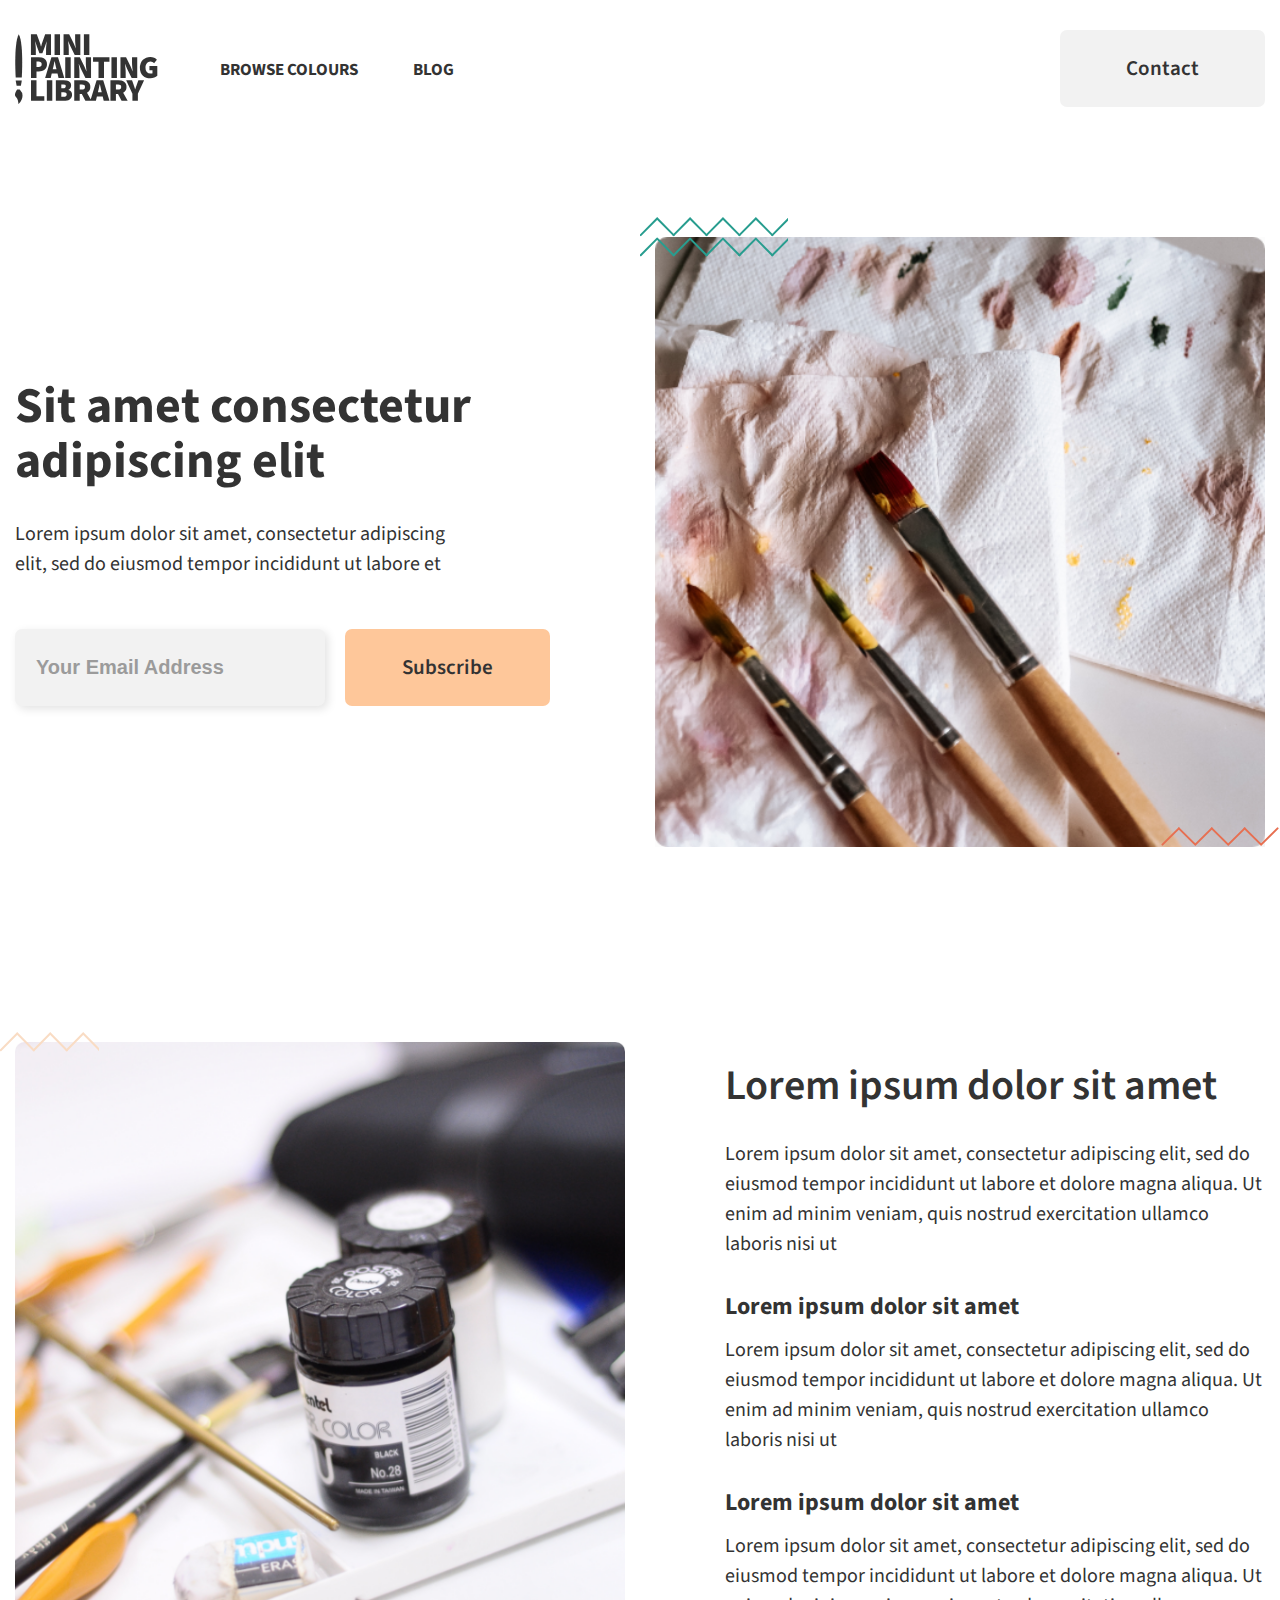
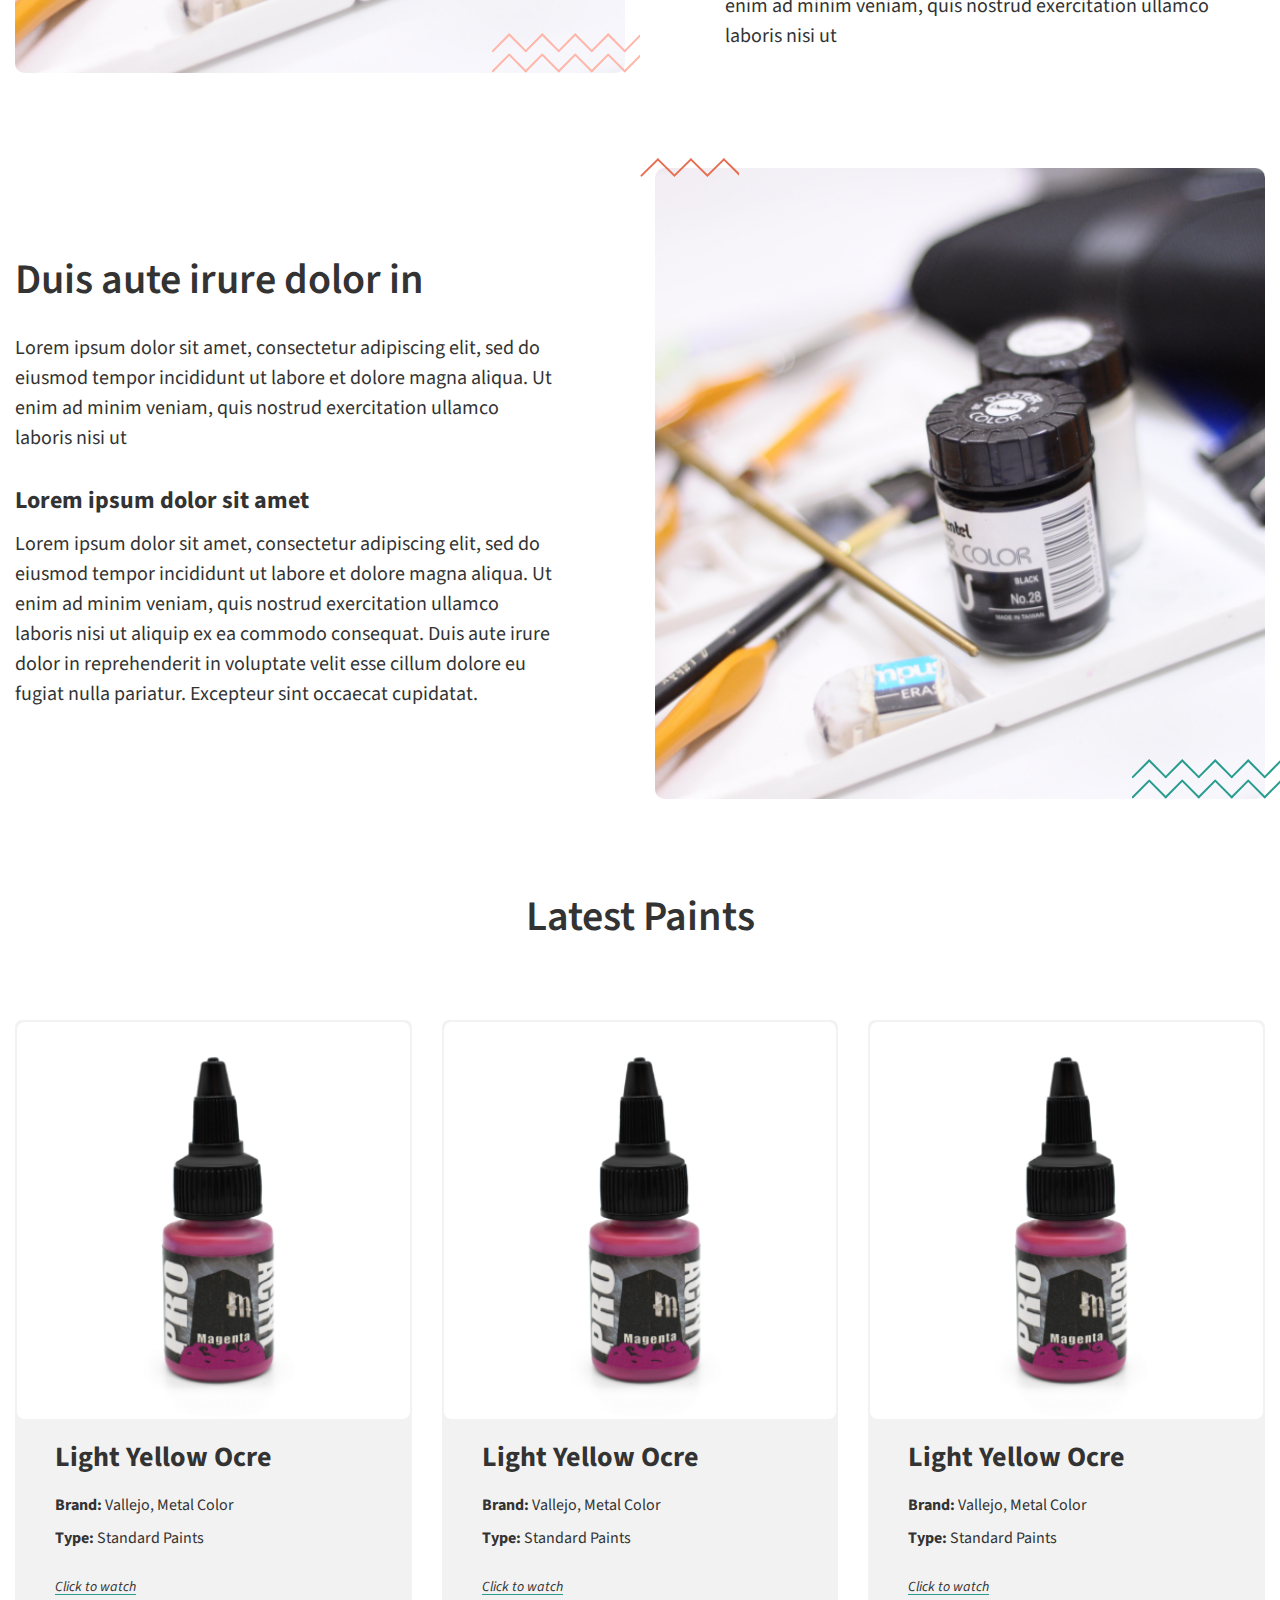
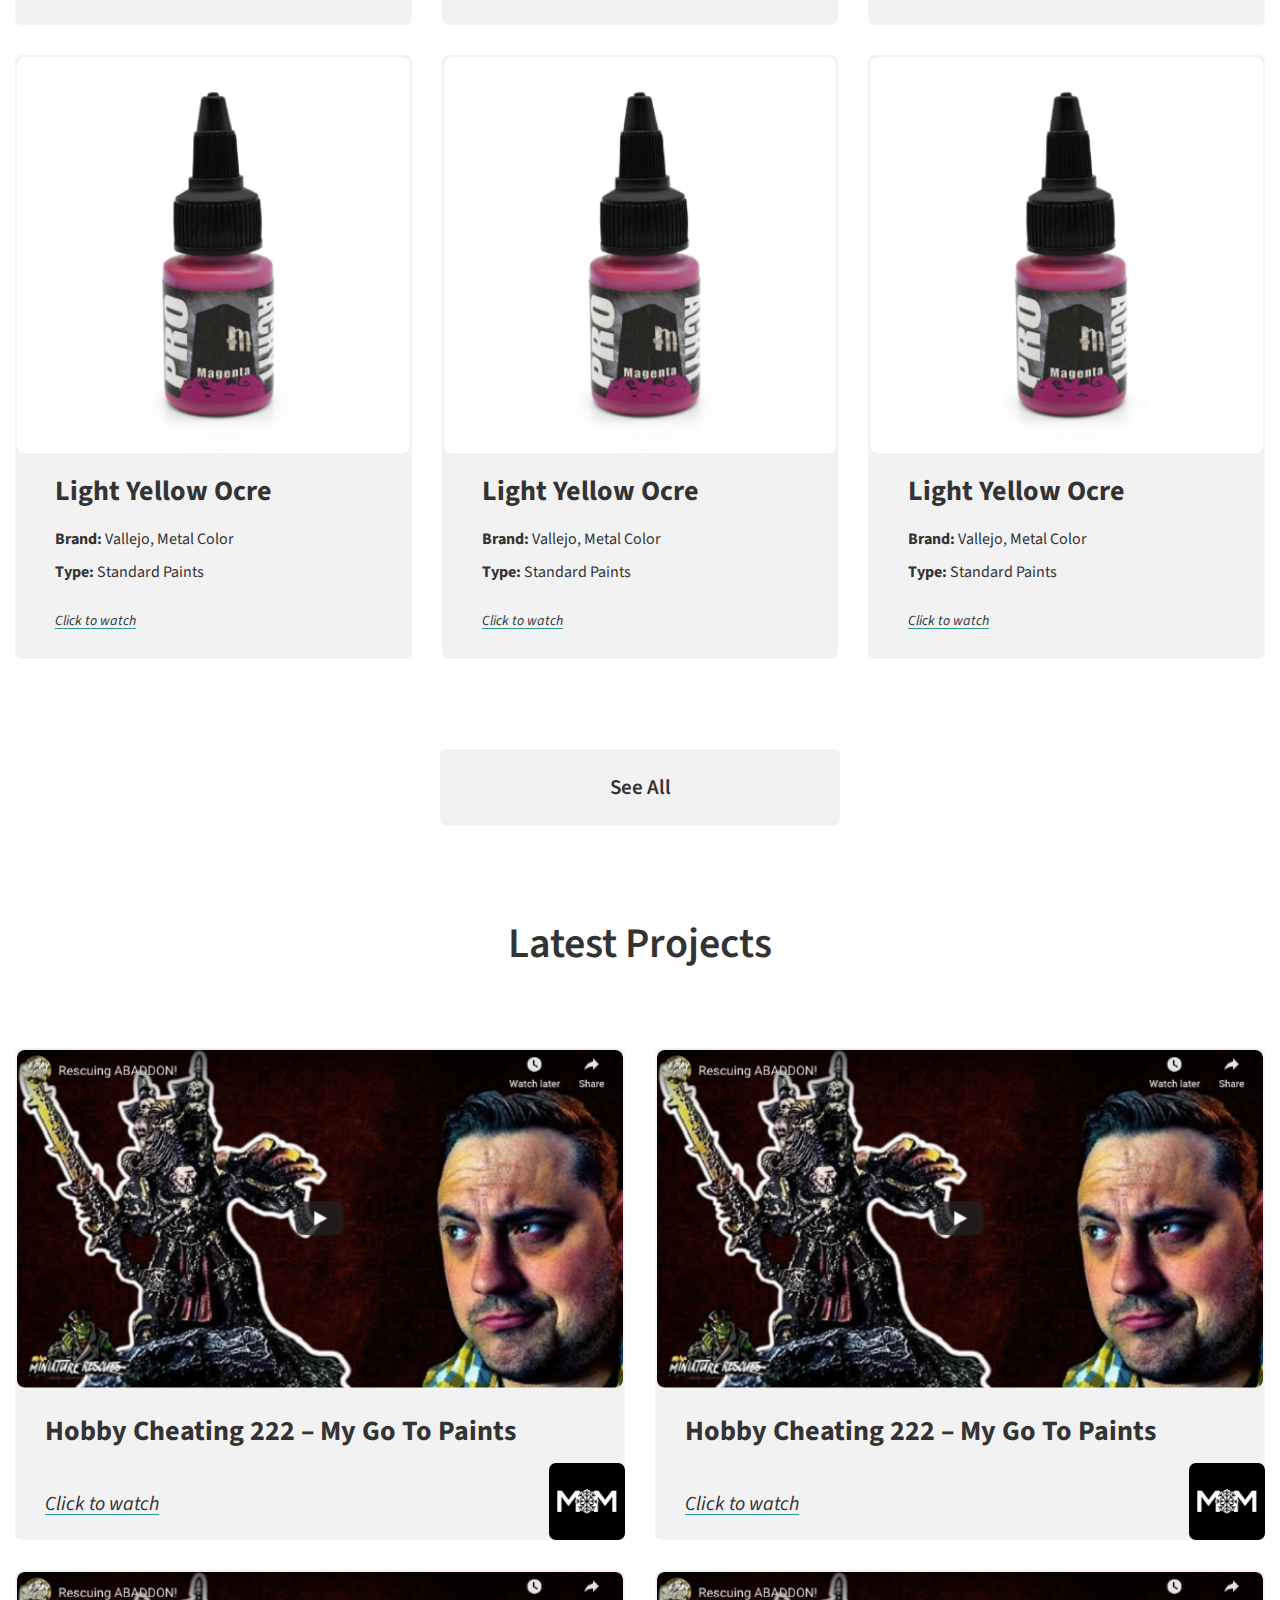
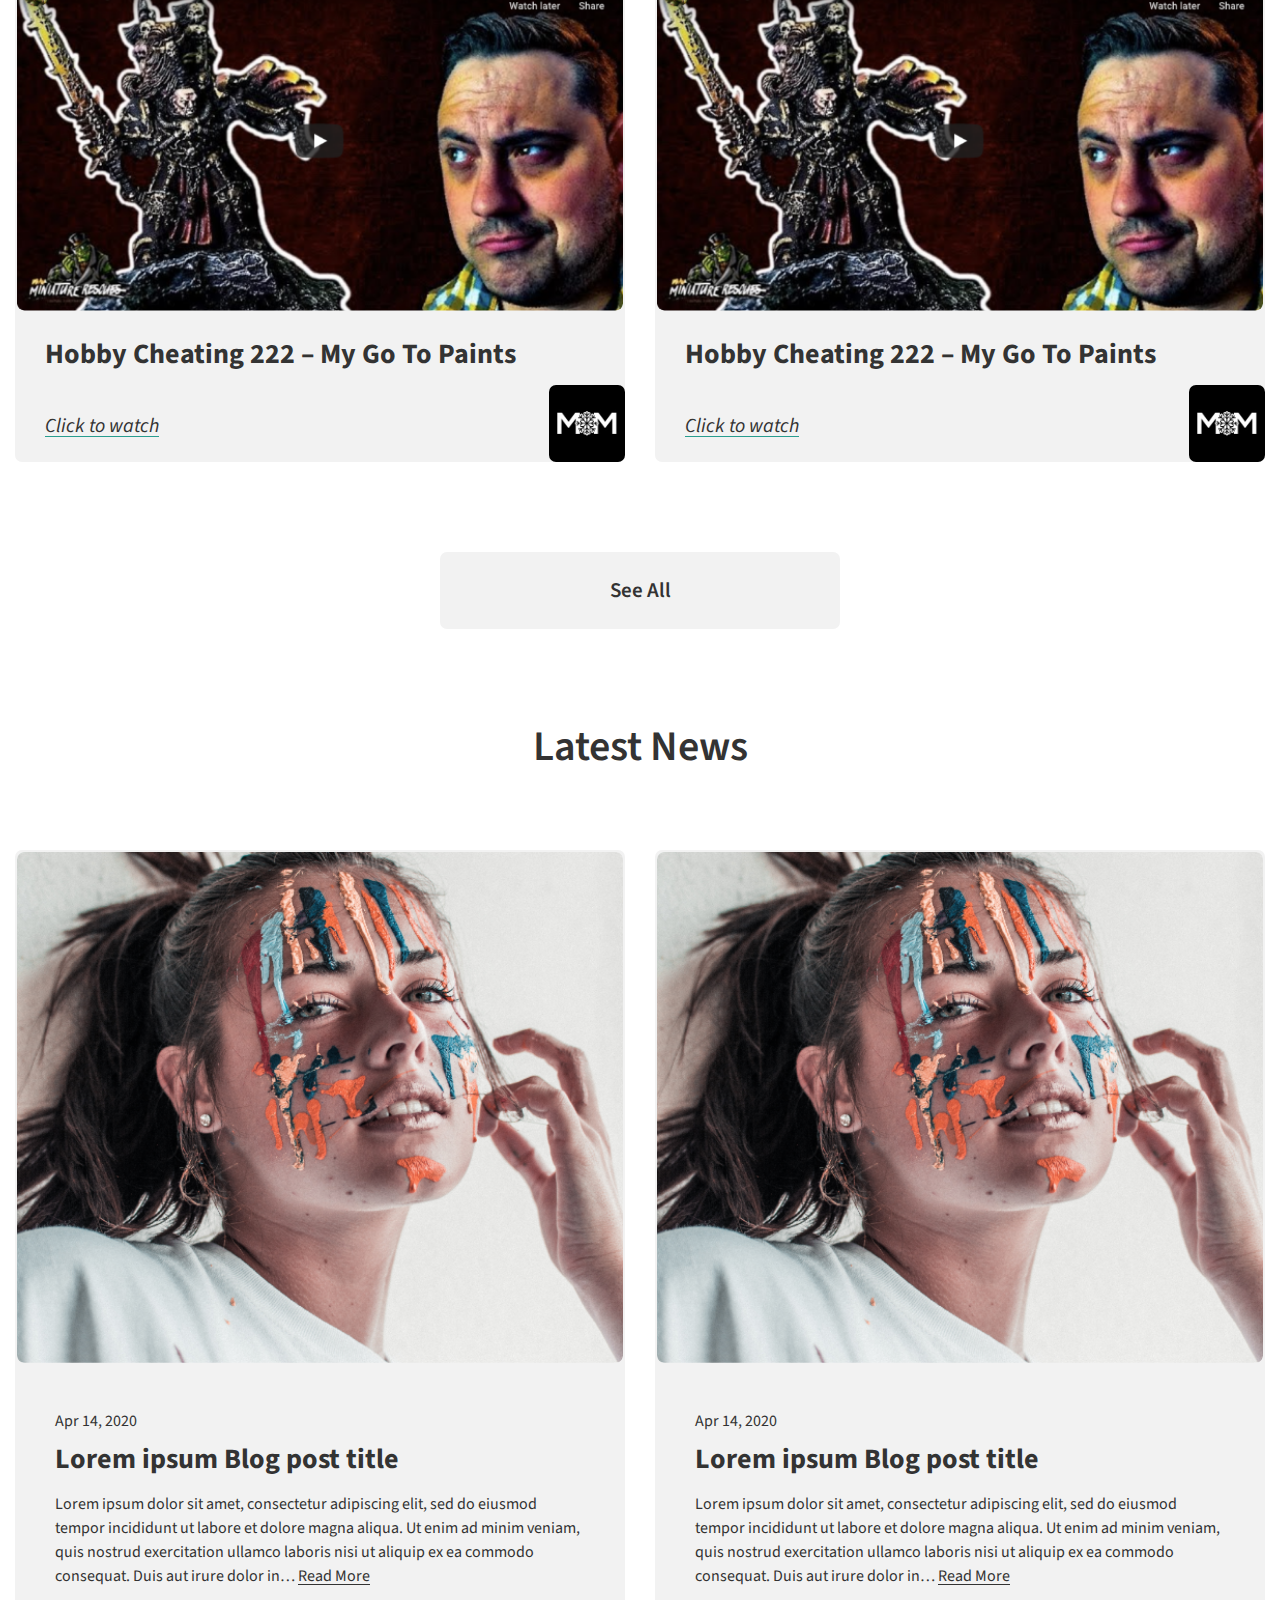
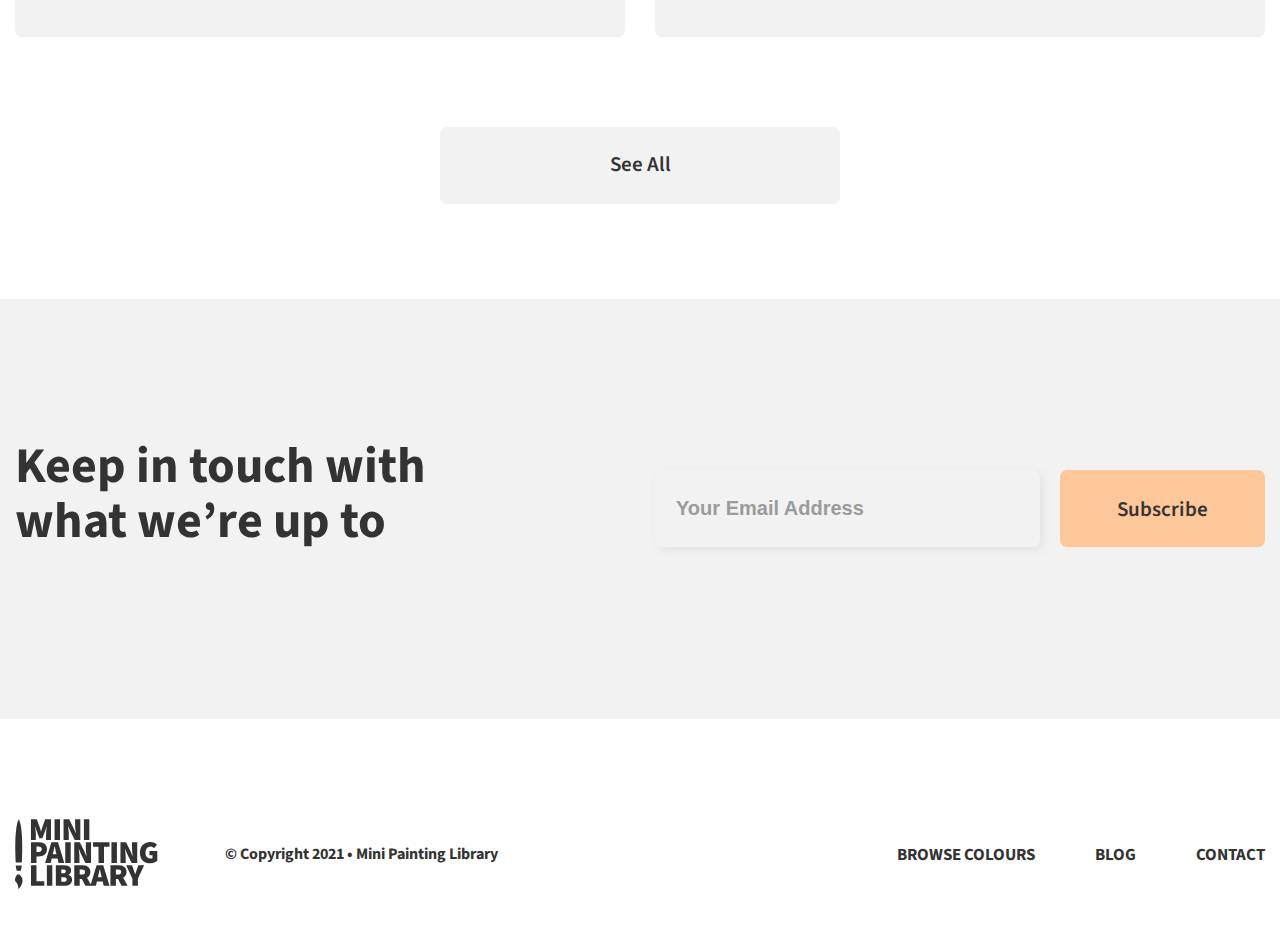
==== commit 4b8d2a66: "index page design" ====
--- a/index.html
+++ b/index.html
@@ -41,24 +41,24 @@
             <div class="container">
                 <div class="hero-inner-content">
                     <div class="row align-items-center">
-                        <div class="col-md-6">
+                        <div class="col-md-6 order-2 order-md-1">
                             <div class="hero-text-content">
                                 <h1 class="main-title">Sit amet consectetur adipiscing elit</h1>
                                 <p>Lorem ipsum dolor sit amet, consectetur adipiscing elit, sed do
                                     eiusmod tempor incididunt ut labore et</p>
-                                <div class="form-get-started">
+                                <form class="form-get-started">
                                     <input type="email" class="form-control input-get-started"
                                         placeholder="Your Email Address" required="">
                                     <button type="submit" class="btn-get-started site-btn">Subscribe</button>
-                                </div>
-                            </div>
-                        </div>
-                        <div class="col-md-6 text-right">
+                                </form>
+                            </div>
+                        </div>
+                        <div class="col-md-6 text-right order-1 order-md-2">
                             <div class="hero-right-img img-mask">
                                 <picture>
                                     <source media="(min-width:650px)" srcset="assets/images/hiro-img.png">
                                     <source media="(min-width:465px)" srcset="assets/images/hiro-img.png">
-                                    <img src="assets/images/hiro-img.png" alt="Flowers" />
+                                    <img src="assets/images/hiro-img.png" alt="" />
                                 </picture>
                             </div>
                         </div>
@@ -68,14 +68,14 @@
         </section>
         <section class="img-text-section">
             <div class="container">
-                <div class="img-text-inner-content">
+                <div class="img-text-inner-content right-content">
                     <div class="row align-items-center">
                         <div class="col-md-6">
                             <div class="image-block img-mask">
                                 <picture>
                                     <source media="(min-width:650px)" srcset="assets/images/color-bottle.png">
                                     <source media="(min-width:465px)" srcset="assets/images/color-bottle.png">
-                                    <img src="assets/images/color-bottle.png" alt="Flowers" />
+                                    <img src="assets/images/color-bottle.png" alt="" />
                                 </picture>
                             </div>
                         </div>
@@ -100,6 +100,301 @@
                         </div>
                     </div>
                 </div>
+                <div class="img-text-inner-content left-content">
+                    <div class="row align-items-center">
+                        <div class="col-md-6 order-2 order-md-1">
+                            <div class="text-content">
+                                <h2 class="md-title">Duis aute irure dolor in</h2>
+                                <p>Lorem ipsum dolor sit amet, consectetur adipiscing elit, sed do eiusmod tempor
+                                    incididunt ut labore et dolore magna aliqua. Ut enim ad minim veniam, quis nostrud
+                                    exercitation ullamco laboris nisi ut</p>
+                                <h3>Lorem ipsum dolor sit amet</h3>
+                                <p>Lorem ipsum dolor sit amet, consectetur adipiscing elit, sed do eiusmod tempor
+                                    incididunt ut labore et dolore magna
+                                    aliqua. Ut enim ad minim veniam, quis nostrud exercitation ullamco laboris nisi ut
+                                    aliquip ex ea commodo consequat. Duis
+                                    aute irure dolor in reprehenderit in voluptate velit esse cillum dolore eu fugiat
+                                    nulla pariatur. Excepteur sint
+                                    occaecat cupidatat.</p>
+                            </div>
+                        </div>
+                        <div class="col-md-6 order-1 order-md-2">
+                            <div class="image-block img-mask">
+                                <picture>
+                                    <source media="(min-width:650px)" srcset="assets/images/color-bottle.png">
+                                    <source media="(min-width:465px)" srcset="assets/images/color-bottle.png">
+                                    <img src="assets/images/cartoon-girl.png" alt="" />
+                                </picture>
+                            </div>
+                        </div>
+                    </div>
+                </div>
+            </div>
+        </section>
+        <section class="product-section">
+            <div class="container">
+                <h2 class="md-title">Latest Paints</h2>
+                <div class="product-inner-block">
+                    <div class="row">
+                        <div class="col-sm-6 col-lg-4">
+                            <div class="product-item">
+                                <div class="product-image">
+                                    <picture>
+                                        <source media="(min-width:650px)" srcset="assets/images/product-img.png">
+                                        <source media="(min-width:465px)" srcset="assets/images/product-img.png">
+                                        <img src="assets/images/product-img.png" alt="" />
+                                    </picture>
+                                </div>
+                                <div class="product-dec">
+                                    <h3>Light Yellow Ocre</h3>
+                                    <p><strong>Brand:</strong> Vallejo, Metal Color</p>
+                                    <p><strong>Type:</strong> Standard Paints</p>
+                                    <a href="#!" class="add-to-watch">Click to watch</a>
+                                </div>
+                            </div>
+                        </div>
+                        <div class="col-sm-6 col-lg-4">
+                            <div class="product-item">
+                                <div class="product-image">
+                                    <picture>
+                                        <source media="(min-width:650px)" srcset="assets/images/product-img.png">
+                                        <source media="(min-width:465px)" srcset="assets/images/product-img.png">
+                                        <img src="assets/images/product-img.png" alt="" />
+                                    </picture>
+                                </div>
+                                <div class="product-dec">
+                                    <h3>Light Yellow Ocre</h3>
+                                    <p><strong>Brand:</strong> Vallejo, Metal Color</p>
+                                    <p><strong>Type:</strong> Standard Paints</p>
+                                    <a href="#!" class="add-to-watch">Click to watch</a>
+                                </div>
+                            </div>
+                        </div>
+                        <div class="col-sm-6 col-lg-4">
+                            <div class="product-item">
+                                <div class="product-image">
+                                    <picture>
+                                        <source media="(min-width:650px)" srcset="assets/images/product-img.png">
+                                        <source media="(min-width:465px)" srcset="assets/images/product-img.png">
+                                        <img src="assets/images/product-img.png" alt="" />
+                                    </picture>
+                                </div>
+                                <div class="product-dec">
+                                    <h3>Light Yellow Ocre</h3>
+                                    <p><strong>Brand:</strong> Vallejo, Metal Color</p>
+                                    <p><strong>Type:</strong> Standard Paints</p>
+                                    <a href="#!" class="add-to-watch">Click to watch</a>
+                                </div>
+                            </div>
+                        </div>
+                        <div class="col-sm-6 col-lg-4">
+                            <div class="product-item">
+                                <div class="product-image">
+                                    <picture>
+                                        <source media="(min-width:650px)" srcset="assets/images/product-img.png">
+                                        <source media="(min-width:465px)" srcset="assets/images/product-img.png">
+                                        <img src="assets/images/product-img.png" alt="" />
+                                    </picture>
+                                </div>
+                                <div class="product-dec">
+                                    <h3>Light Yellow Ocre</h3>
+                                    <p><strong>Brand:</strong> Vallejo, Metal Color</p>
+                                    <p><strong>Type:</strong> Standard Paints</p>
+                                    <a href="#!" class="add-to-watch">Click to watch</a>
+                                </div>
+                            </div>
+                        </div>
+                        <div class="col-sm-6 col-lg-4">
+                            <div class="product-item">
+                                <div class="product-image">
+                                    <picture>
+                                        <source media="(min-width:650px)" srcset="assets/images/product-img.png">
+                                        <source media="(min-width:465px)" srcset="assets/images/product-img.png">
+                                        <img src="assets/images/product-img.png" alt="" />
+                                    </picture>
+                                </div>
+                                <div class="product-dec">
+                                    <h3>Light Yellow Ocre</h3>
+                                    <p><strong>Brand:</strong> Vallejo, Metal Color</p>
+                                    <p><strong>Type:</strong> Standard Paints</p>
+                                    <a href="#!" class="add-to-watch">Click to watch</a>
+                                </div>
+                            </div>
+                        </div>
+                        <div class="col-sm-6 col-lg-4">
+                            <div class="product-item">
+                                <div class="product-image">
+                                    <picture>
+                                        <source media="(min-width:650px)" srcset="assets/images/product-img.png">
+                                        <source media="(min-width:465px)" srcset="assets/images/product-img.png">
+                                        <img src="assets/images/product-img.png" alt="" />
+                                    </picture>
+                                </div>
+                                <div class="product-dec">
+                                    <h3>Light Yellow Ocre</h3>
+                                    <p><strong>Brand:</strong> Vallejo, Metal Color</p>
+                                    <p><strong>Type:</strong> Standard Paints</p>
+                                    <a href="#!" class="add-to-watch">Click to watch</a>
+                                </div>
+                            </div>
+                        </div>
+                    </div>
+                </div>
+                <div class="see-all-btn text-center">
+                    <a href="#!" class="site-btn">See All</a>
+                </div>
+            </div>
+        </section>
+        <section class="project-section">
+            <div class="container">
+                <h2 class="md-title">Latest Projects</h2>
+                <div class="project-inner-block">
+                    <div class="row">
+                        <div class="col-sm-6 col-lg-6">
+                            <div class="project-card">
+                                <div class="project-image">
+                                    <picture>
+                                        <source media="(min-width:650px)" srcset="assets/images/project-img.png">
+                                        <source media="(min-width:465px)" srcset="assets/images/project-img.png">
+                                        <img src="assets/images/project-img.png" alt="" />
+                                    </picture>
+                                </div>
+                                <div class="project-dec">
+                                    <h3>Hobby Cheating 222 – My Go To Paints</h3>
+                                    <a href="#!" class="add-to-watch">Click to watch</a>
+                                    <div class="project-mm-logo">
+                                        <picture>
+                                            <source media="(min-width:650px)" srcset="assets/images/mm-logo.png">
+                                            <source media="(min-width:465px)" srcset="assets/images/mm-logo.png">
+                                            <img src="assets/images/mm-logo.png" alt="" />
+                                        </picture>
+                                    </div>
+                                </div>
+                            </div>
+                        </div>
+                        <div class="col-sm-6 col-lg-6">
+                            <div class="project-card">
+                                <div class="project-image">
+                                    <picture>
+                                        <source media="(min-width:650px)" srcset="assets/images/project-img.png">
+                                        <source media="(min-width:465px)" srcset="assets/images/project-img.png">
+                                        <img src="assets/images/project-img.png" alt="" />
+                                    </picture>
+                                </div>
+                                <div class="project-dec">
+                                    <h3>Hobby Cheating 222 – My Go To Paints</h3>
+                                    <a href="#!" class="add-to-watch">Click to watch</a>
+                                    <div class="project-mm-logo">
+                                        <picture>
+                                            <source media="(min-width:650px)" srcset="assets/images/mm-logo.png">
+                                            <source media="(min-width:465px)" srcset="assets/images/mm-logo.png">
+                                            <img src="assets/images/mm-logo.png" alt="" />
+                                        </picture>
+                                    </div>
+                                </div>
+                            </div>
+                        </div>
+                        <div class="col-sm-6 col-lg-6">
+                            <div class="project-card">
+                                <div class="project-image">
+                                    <picture>
+                                        <source media="(min-width:650px)" srcset="assets/images/project-img.png">
+                                        <source media="(min-width:465px)" srcset="assets/images/project-img.png">
+                                        <img src="assets/images/project-img.png" alt="" />
+                                    </picture>
+                                </div>
+                                <div class="project-dec">
+                                    <h3>Hobby Cheating 222 – My Go To Paints</h3>
+                                    <a href="#!" class="add-to-watch">Click to watch</a>
+                                    <div class="project-mm-logo">
+                                        <picture>
+                                            <source media="(min-width:650px)" srcset="assets/images/mm-logo.png">
+                                            <source media="(min-width:465px)" srcset="assets/images/mm-logo.png">
+                                            <img src="assets/images/mm-logo.png" alt="" />
+                                        </picture>
+                                    </div>
+                                </div>
+                            </div>
+                        </div>
+                        <div class="col-sm-6 col-lg-6">
+                            <div class="project-card">
+                                <div class="project-image">
+                                    <picture>
+                                        <source media="(min-width:650px)" srcset="assets/images/project-img.png">
+                                        <source media="(min-width:465px)" srcset="assets/images/project-img.png">
+                                        <img src="assets/images/project-img.png" alt="" />
+                                    </picture>
+                                </div>
+                                <div class="project-dec">
+                                    <h3>Hobby Cheating 222 – My Go To Paints</h3>
+                                    <a href="#!" class="add-to-watch">Click to watch</a>
+                                    <div class="project-mm-logo">
+                                        <picture>
+                                            <source media="(min-width:650px)" srcset="assets/images/mm-logo.png">
+                                            <source media="(min-width:465px)" srcset="assets/images/mm-logo.png">
+                                            <img src="assets/images/mm-logo.png" alt="" />
+                                        </picture>
+                                    </div>
+                                </div>
+                            </div>
+                        </div>
+                    </div>
+                </div>
+                <div class="see-all-btn text-center">
+                    <a href="#!" class="site-btn">See All</a>
+                </div>
+            </div>
+        </section>
+        <section class="blog-section">
+            <div class="container">
+                <h2 class="md-title">Latest News</h2>
+                <div class="blog-inner-block">
+                    <div class="row">
+                        <div class="col-sm-6 col-lg-6">
+                            <div class="blog-card">
+                                <div class="blog-image">
+                                    <picture>
+                                        <source media="(min-width:650px)" srcset="assets/images/blog-img.png">
+                                        <source media="(min-width:465px)" srcset="assets/images/blog-img.png">
+                                        <img src="assets/images/blog-img.png" alt="" />
+                                    </picture>
+                                </div>
+                                <div class="blog-dec">
+                                    <span class="date-text">Apr 14, 2020</span>
+                                    <h3>Lorem ipsum Blog post title</h3>
+                                    <p>Lorem ipsum dolor sit amet, consectetur adipiscing elit, sed do eiusmod tempor
+                                        incididunt ut labore et dolore magna
+                                        aliqua. Ut enim ad minim veniam, quis nostrud exercitation ullamco laboris nisi
+                                        ut aliquip ex ea commodo consequat. Duis
+                                        aut irure dolor in… <a href="#!" class="read-more">Read More</a></p>
+                                </div>
+                            </div>
+                        </div>
+                        <div class="col-sm-6 col-lg-6">
+                            <div class="blog-card">
+                                <div class="blog-image">
+                                    <picture>
+                                        <source media="(min-width:650px)" srcset="assets/images/blog-img.png">
+                                        <source media="(min-width:465px)" srcset="assets/images/blog-img.png">
+                                        <img src="assets/images/blog-img.png" alt="" />
+                                    </picture>
+                                </div>
+                                <div class="blog-dec">
+                                    <span class="date-text">Apr 14, 2020</span>
+                                    <h3>Lorem ipsum Blog post title</h3>
+                                    <p>Lorem ipsum dolor sit amet, consectetur adipiscing elit, sed do eiusmod tempor
+                                        incididunt ut labore et dolore magna
+                                        aliqua. Ut enim ad minim veniam, quis nostrud exercitation ullamco laboris nisi
+                                        ut aliquip ex ea commodo consequat. Duis
+                                        aut irure dolor in… <a href="#!" class="read-more">Read More</a></p>
+                                </div>
+                            </div>
+                        </div>
+                    </div>
+                </div>
+                <div class="see-all-btn text-center">
+                    <a href="#!" class="site-btn">See All</a>
+                </div>
             </div>
         </section>
         <section class="subscribe-section">
@@ -112,11 +407,11 @@
                             </div>
                         </div>
                         <div class="col-md-6">
-                            <div class="form-get-started">
+                            <form class="form-get-started">
                                 <input type="email" class="form-control input-get-started"
                                     placeholder="Your Email Address" required="">
                                 <button type="submit" class="btn-get-started site-btn">Subscribe</button>
-                            </div>
+                            </form>
                         </div>
                     </div>
                 </div>
--- a/assets/css/main.css
+++ b/assets/css/main.css
@@ -1,2 +1,2 @@
-@import url("//fonts.googleapis.com/css2?family=Source+Sans+Pro:wght@400;600;700&display=swap");.row{display:-ms-flexbox;display:flex;-ms-flex-wrap:wrap;flex-wrap:wrap;margin-right:-15px;margin-left:-15px}.no-gutters{margin-right:0;margin-left:0}.no-gutters>.col,.no-gutters>[class*=col-]{padding-right:0;padding-left:0}.col,.col-1,.col-10,.col-11,.col-12,.col-2,.col-3,.col-4,.col-5,.col-6,.col-7,.col-8,.col-9,.col-auto,.col-lg,.col-lg-1,.col-lg-10,.col-lg-11,.col-lg-12,.col-lg-2,.col-lg-3,.col-lg-4,.col-lg-5,.col-lg-6,.col-lg-7,.col-lg-8,.col-lg-9,.col-lg-auto,.col-md,.col-md-1,.col-md-10,.col-md-11,.col-md-12,.col-md-2,.col-md-3,.col-md-4,.col-md-5,.col-md-6,.col-md-7,.col-md-8,.col-md-9,.col-md-auto,.col-sm,.col-sm-1,.col-sm-10,.col-sm-11,.col-sm-12,.col-sm-2,.col-sm-3,.col-sm-4,.col-sm-5,.col-sm-6,.col-sm-7,.col-sm-8,.col-sm-9,.col-sm-auto,.col-xl,.col-xl-1,.col-xl-10,.col-xl-11,.col-xl-12,.col-xl-2,.col-xl-3,.col-xl-4,.col-xl-5,.col-xl-6,.col-xl-7,.col-xl-8,.col-xl-9,.col-xl-auto{position:relative;width:100%;padding-right:15px;padding-left:15px}.col{-ms-flex-preferred-size:0;flex-basis:0;-ms-flex-positive:1;flex-grow:1;min-width:0;max-width:100%}.row-cols-1>*{-ms-flex:0 0 100%;flex:0 0 100%;max-width:100%}.row-cols-2>*{-ms-flex:0 0 50%;flex:0 0 50%;max-width:50%}.row-cols-3>*{-ms-flex:0 0 33.333333%;flex:0 0 33.333333%;max-width:33.333333%}.row-cols-4>*{-ms-flex:0 0 25%;flex:0 0 25%;max-width:25%}.row-cols-5>*{-ms-flex:0 0 20%;flex:0 0 20%;max-width:20%}.row-cols-6>*{-ms-flex:0 0 16.666667%;flex:0 0 16.666667%;max-width:16.666667%}.col-auto{-ms-flex:0 0 auto;flex:0 0 auto;width:auto;max-width:100%}.col-1{-ms-flex:0 0 8.333333%;flex:0 0 8.333333%;max-width:8.333333%}.col-2{-ms-flex:0 0 16.666667%;flex:0 0 16.666667%;max-width:16.666667%}.col-3{-ms-flex:0 0 25%;flex:0 0 25%;max-width:25%}.col-4{-ms-flex:0 0 33.333333%;flex:0 0 33.333333%;max-width:33.333333%}.col-5{-ms-flex:0 0 41.666667%;flex:0 0 41.666667%;max-width:41.666667%}.col-6{-ms-flex:0 0 50%;flex:0 0 50%;max-width:50%}.col-7{-ms-flex:0 0 58.333333%;flex:0 0 58.333333%;max-width:58.333333%}.col-8{-ms-flex:0 0 66.666667%;flex:0 0 66.666667%;max-width:66.666667%}.col-9{-ms-flex:0 0 75%;flex:0 0 75%;max-width:75%}.col-10{-ms-flex:0 0 83.333333%;flex:0 0 83.333333%;max-width:83.333333%}.col-11{-ms-flex:0 0 91.666667%;flex:0 0 91.666667%;max-width:91.666667%}.col-12{-ms-flex:0 0 100%;flex:0 0 100%;max-width:100%}.order-first{-ms-flex-order:-1;order:-1}.order-last{-ms-flex-order:13;order:13}.order-0{-ms-flex-order:0;order:0}.order-1{-ms-flex-order:1;order:1}.order-2{-ms-flex-order:2;order:2}.order-3{-ms-flex-order:3;order:3}.order-4{-ms-flex-order:4;order:4}.order-5{-ms-flex-order:5;order:5}.order-6{-ms-flex-order:6;order:6}.order-7{-ms-flex-order:7;order:7}.order-8{-ms-flex-order:8;order:8}.order-9{-ms-flex-order:9;order:9}.order-10{-ms-flex-order:10;order:10}.order-11{-ms-flex-order:11;order:11}.order-12{-ms-flex-order:12;order:12}.offset-1{margin-left:8.333333%}.offset-2{margin-left:16.666667%}.offset-3{margin-left:25%}.offset-4{margin-left:33.333333%}.offset-5{margin-left:41.666667%}.offset-6{margin-left:50%}.offset-7{margin-left:58.333333%}.offset-8{margin-left:66.666667%}.offset-9{margin-left:75%}.offset-10{margin-left:83.333333%}.offset-11{margin-left:91.666667%}@media (min-width: 576px){.col-sm{-ms-flex-preferred-size:0;flex-basis:0;-ms-flex-positive:1;flex-grow:1;min-width:0;max-width:100%}.row-cols-sm-1>*{-ms-flex:0 0 100%;flex:0 0 100%;max-width:100%}.row-cols-sm-2>*{-ms-flex:0 0 50%;flex:0 0 50%;max-width:50%}.row-cols-sm-3>*{-ms-flex:0 0 33.333333%;flex:0 0 33.333333%;max-width:33.333333%}.row-cols-sm-4>*{-ms-flex:0 0 25%;flex:0 0 25%;max-width:25%}.row-cols-sm-5>*{-ms-flex:0 0 20%;flex:0 0 20%;max-width:20%}.row-cols-sm-6>*{-ms-flex:0 0 16.666667%;flex:0 0 16.666667%;max-width:16.666667%}.col-sm-auto{-ms-flex:0 0 auto;flex:0 0 auto;width:auto;max-width:100%}.col-sm-1{-ms-flex:0 0 8.333333%;flex:0 0 8.333333%;max-width:8.333333%}.col-sm-2{-ms-flex:0 0 16.666667%;flex:0 0 16.666667%;max-width:16.666667%}.col-sm-3{-ms-flex:0 0 25%;flex:0 0 25%;max-width:25%}.col-sm-4{-ms-flex:0 0 33.333333%;flex:0 0 33.333333%;max-width:33.333333%}.col-sm-5{-ms-flex:0 0 41.666667%;flex:0 0 41.666667%;max-width:41.666667%}.col-sm-6{-ms-flex:0 0 50%;flex:0 0 50%;max-width:50%}.col-sm-7{-ms-flex:0 0 58.333333%;flex:0 0 58.333333%;max-width:58.333333%}.col-sm-8{-ms-flex:0 0 66.666667%;flex:0 0 66.666667%;max-width:66.666667%}.col-sm-9{-ms-flex:0 0 75%;flex:0 0 75%;max-width:75%}.col-sm-10{-ms-flex:0 0 83.333333%;flex:0 0 83.333333%;max-width:83.333333%}.col-sm-11{-ms-flex:0 0 91.666667%;flex:0 0 91.666667%;max-width:91.666667%}.col-sm-12{-ms-flex:0 0 100%;flex:0 0 100%;max-width:100%}.order-sm-first{-ms-flex-order:-1;order:-1}.order-sm-last{-ms-flex-order:13;order:13}.order-sm-0{-ms-flex-order:0;order:0}.order-sm-1{-ms-flex-order:1;order:1}.order-sm-2{-ms-flex-order:2;order:2}.order-sm-3{-ms-flex-order:3;order:3}.order-sm-4{-ms-flex-order:4;order:4}.order-sm-5{-ms-flex-order:5;order:5}.order-sm-6{-ms-flex-order:6;order:6}.order-sm-7{-ms-flex-order:7;order:7}.order-sm-8{-ms-flex-order:8;order:8}.order-sm-9{-ms-flex-order:9;order:9}.order-sm-10{-ms-flex-order:10;order:10}.order-sm-11{-ms-flex-order:11;order:11}.order-sm-12{-ms-flex-order:12;order:12}.offset-sm-0{margin-left:0}.offset-sm-1{margin-left:8.333333%}.offset-sm-2{margin-left:16.666667%}.offset-sm-3{margin-left:25%}.offset-sm-4{margin-left:33.333333%}.offset-sm-5{margin-left:41.666667%}.offset-sm-6{margin-left:50%}.offset-sm-7{margin-left:58.333333%}.offset-sm-8{margin-left:66.666667%}.offset-sm-9{margin-left:75%}.offset-sm-10{margin-left:83.333333%}.offset-sm-11{margin-left:91.666667%}}@media (min-width: 768px){.col-md{-ms-flex-preferred-size:0;flex-basis:0;-ms-flex-positive:1;flex-grow:1;min-width:0;max-width:100%}.row-cols-md-1>*{-ms-flex:0 0 100%;flex:0 0 100%;max-width:100%}.row-cols-md-2>*{-ms-flex:0 0 50%;flex:0 0 50%;max-width:50%}.row-cols-md-3>*{-ms-flex:0 0 33.333333%;flex:0 0 33.333333%;max-width:33.333333%}.row-cols-md-4>*{-ms-flex:0 0 25%;flex:0 0 25%;max-width:25%}.row-cols-md-5>*{-ms-flex:0 0 20%;flex:0 0 20%;max-width:20%}.row-cols-md-6>*{-ms-flex:0 0 16.666667%;flex:0 0 16.666667%;max-width:16.666667%}.col-md-auto{-ms-flex:0 0 auto;flex:0 0 auto;width:auto;max-width:100%}.col-md-1{-ms-flex:0 0 8.333333%;flex:0 0 8.333333%;max-width:8.333333%}.col-md-2{-ms-flex:0 0 16.666667%;flex:0 0 16.666667%;max-width:16.666667%}.col-md-3{-ms-flex:0 0 25%;flex:0 0 25%;max-width:25%}.col-md-4{-ms-flex:0 0 33.333333%;flex:0 0 33.333333%;max-width:33.333333%}.col-md-5{-ms-flex:0 0 41.666667%;flex:0 0 41.666667%;max-width:41.666667%}.col-md-6{-ms-flex:0 0 50%;flex:0 0 50%;max-width:50%}.col-md-7{-ms-flex:0 0 58.333333%;flex:0 0 58.333333%;max-width:58.333333%}.col-md-8{-ms-flex:0 0 66.666667%;flex:0 0 66.666667%;max-width:66.666667%}.col-md-9{-ms-flex:0 0 75%;flex:0 0 75%;max-width:75%}.col-md-10{-ms-flex:0 0 83.333333%;flex:0 0 83.333333%;max-width:83.333333%}.col-md-11{-ms-flex:0 0 91.666667%;flex:0 0 91.666667%;max-width:91.666667%}.col-md-12{-ms-flex:0 0 100%;flex:0 0 100%;max-width:100%}.order-md-first{-ms-flex-order:-1;order:-1}.order-md-last{-ms-flex-order:13;order:13}.order-md-0{-ms-flex-order:0;order:0}.order-md-1{-ms-flex-order:1;order:1}.order-md-2{-ms-flex-order:2;order:2}.order-md-3{-ms-flex-order:3;order:3}.order-md-4{-ms-flex-order:4;order:4}.order-md-5{-ms-flex-order:5;order:5}.order-md-6{-ms-flex-order:6;order:6}.order-md-7{-ms-flex-order:7;order:7}.order-md-8{-ms-flex-order:8;order:8}.order-md-9{-ms-flex-order:9;order:9}.order-md-10{-ms-flex-order:10;order:10}.order-md-11{-ms-flex-order:11;order:11}.order-md-12{-ms-flex-order:12;order:12}.offset-md-0{margin-left:0}.offset-md-1{margin-left:8.333333%}.offset-md-2{margin-left:16.666667%}.offset-md-3{margin-left:25%}.offset-md-4{margin-left:33.333333%}.offset-md-5{margin-left:41.666667%}.offset-md-6{margin-left:50%}.offset-md-7{margin-left:58.333333%}.offset-md-8{margin-left:66.666667%}.offset-md-9{margin-left:75%}.offset-md-10{margin-left:83.333333%}.offset-md-11{margin-left:91.666667%}}@media (min-width: 992px){.col-lg{-ms-flex-preferred-size:0;flex-basis:0;-ms-flex-positive:1;flex-grow:1;min-width:0;max-width:100%}.row-cols-lg-1>*{-ms-flex:0 0 100%;flex:0 0 100%;max-width:100%}.row-cols-lg-2>*{-ms-flex:0 0 50%;flex:0 0 50%;max-width:50%}.row-cols-lg-3>*{-ms-flex:0 0 33.333333%;flex:0 0 33.333333%;max-width:33.333333%}.row-cols-lg-4>*{-ms-flex:0 0 25%;flex:0 0 25%;max-width:25%}.row-cols-lg-5>*{-ms-flex:0 0 20%;flex:0 0 20%;max-width:20%}.row-cols-lg-6>*{-ms-flex:0 0 16.666667%;flex:0 0 16.666667%;max-width:16.666667%}.col-lg-auto{-ms-flex:0 0 auto;flex:0 0 auto;width:auto;max-width:100%}.col-lg-1{-ms-flex:0 0 8.333333%;flex:0 0 8.333333%;max-width:8.333333%}.col-lg-2{-ms-flex:0 0 16.666667%;flex:0 0 16.666667%;max-width:16.666667%}.col-lg-3{-ms-flex:0 0 25%;flex:0 0 25%;max-width:25%}.col-lg-4{-ms-flex:0 0 33.333333%;flex:0 0 33.333333%;max-width:33.333333%}.col-lg-5{-ms-flex:0 0 41.666667%;flex:0 0 41.666667%;max-width:41.666667%}.col-lg-6{-ms-flex:0 0 50%;flex:0 0 50%;max-width:50%}.col-lg-7{-ms-flex:0 0 58.333333%;flex:0 0 58.333333%;max-width:58.333333%}.col-lg-8{-ms-flex:0 0 66.666667%;flex:0 0 66.666667%;max-width:66.666667%}.col-lg-9{-ms-flex:0 0 75%;flex:0 0 75%;max-width:75%}.col-lg-10{-ms-flex:0 0 83.333333%;flex:0 0 83.333333%;max-width:83.333333%}.col-lg-11{-ms-flex:0 0 91.666667%;flex:0 0 91.666667%;max-width:91.666667%}.col-lg-12{-ms-flex:0 0 100%;flex:0 0 100%;max-width:100%}.order-lg-first{-ms-flex-order:-1;order:-1}.order-lg-last{-ms-flex-order:13;order:13}.order-lg-0{-ms-flex-order:0;order:0}.order-lg-1{-ms-flex-order:1;order:1}.order-lg-2{-ms-flex-order:2;order:2}.order-lg-3{-ms-flex-order:3;order:3}.order-lg-4{-ms-flex-order:4;order:4}.order-lg-5{-ms-flex-order:5;order:5}.order-lg-6{-ms-flex-order:6;order:6}.order-lg-7{-ms-flex-order:7;order:7}.order-lg-8{-ms-flex-order:8;order:8}.order-lg-9{-ms-flex-order:9;order:9}.order-lg-10{-ms-flex-order:10;order:10}.order-lg-11{-ms-flex-order:11;order:11}.order-lg-12{-ms-flex-order:12;order:12}.offset-lg-0{margin-left:0}.offset-lg-1{margin-left:8.333333%}.offset-lg-2{margin-left:16.666667%}.offset-lg-3{margin-left:25%}.offset-lg-4{margin-left:33.333333%}.offset-lg-5{margin-left:41.666667%}.offset-lg-6{margin-left:50%}.offset-lg-7{margin-left:58.333333%}.offset-lg-8{margin-left:66.666667%}.offset-lg-9{margin-left:75%}.offset-lg-10{margin-left:83.333333%}.offset-lg-11{margin-left:91.666667%}}@media (min-width: 1200px){.col-xl{-ms-flex-preferred-size:0;flex-basis:0;-ms-flex-positive:1;flex-grow:1;min-width:0;max-width:100%}.row-cols-xl-1>*{-ms-flex:0 0 100%;flex:0 0 100%;max-width:100%}.row-cols-xl-2>*{-ms-flex:0 0 50%;flex:0 0 50%;max-width:50%}.row-cols-xl-3>*{-ms-flex:0 0 33.333333%;flex:0 0 33.333333%;max-width:33.333333%}.row-cols-xl-4>*{-ms-flex:0 0 25%;flex:0 0 25%;max-width:25%}.row-cols-xl-5>*{-ms-flex:0 0 20%;flex:0 0 20%;max-width:20%}.row-cols-xl-6>*{-ms-flex:0 0 16.666667%;flex:0 0 16.666667%;max-width:16.666667%}.col-xl-auto{-ms-flex:0 0 auto;flex:0 0 auto;width:auto;max-width:100%}.col-xl-1{-ms-flex:0 0 8.333333%;flex:0 0 8.333333%;max-width:8.333333%}.col-xl-2{-ms-flex:0 0 16.666667%;flex:0 0 16.666667%;max-width:16.666667%}.col-xl-3{-ms-flex:0 0 25%;flex:0 0 25%;max-width:25%}.col-xl-4{-ms-flex:0 0 33.333333%;flex:0 0 33.333333%;max-width:33.333333%}.col-xl-5{-ms-flex:0 0 41.666667%;flex:0 0 41.666667%;max-width:41.666667%}.col-xl-6{-ms-flex:0 0 50%;flex:0 0 50%;max-width:50%}.col-xl-7{-ms-flex:0 0 58.333333%;flex:0 0 58.333333%;max-width:58.333333%}.col-xl-8{-ms-flex:0 0 66.666667%;flex:0 0 66.666667%;max-width:66.666667%}.col-xl-9{-ms-flex:0 0 75%;flex:0 0 75%;max-width:75%}.col-xl-10{-ms-flex:0 0 83.333333%;flex:0 0 83.333333%;max-width:83.333333%}.col-xl-11{-ms-flex:0 0 91.666667%;flex:0 0 91.666667%;max-width:91.666667%}.col-xl-12{-ms-flex:0 0 100%;flex:0 0 100%;max-width:100%}.order-xl-first{-ms-flex-order:-1;order:-1}.order-xl-last{-ms-flex-order:13;order:13}.order-xl-0{-ms-flex-order:0;order:0}.order-xl-1{-ms-flex-order:1;order:1}.order-xl-2{-ms-flex-order:2;order:2}.order-xl-3{-ms-flex-order:3;order:3}.order-xl-4{-ms-flex-order:4;order:4}.order-xl-5{-ms-flex-order:5;order:5}.order-xl-6{-ms-flex-order:6;order:6}.order-xl-7{-ms-flex-order:7;order:7}.order-xl-8{-ms-flex-order:8;order:8}.order-xl-9{-ms-flex-order:9;order:9}.order-xl-10{-ms-flex-order:10;order:10}.order-xl-11{-ms-flex-order:11;order:11}.order-xl-12{-ms-flex-order:12;order:12}.offset-xl-0{margin-left:0}.offset-xl-1{margin-left:8.333333%}.offset-xl-2{margin-left:16.666667%}.offset-xl-3{margin-left:25%}.offset-xl-4{margin-left:33.333333%}.offset-xl-5{margin-left:41.666667%}.offset-xl-6{margin-left:50%}.offset-xl-7{margin-left:58.333333%}.offset-xl-8{margin-left:66.666667%}.offset-xl-9{margin-left:75%}.offset-xl-10{margin-left:83.333333%}.offset-xl-11{margin-left:91.666667%}}.site-btn{background-color:#f2f2f2;font-size:21px;font-weight:600;min-width:205px;height:77px;border:none;font-family:"Source Sans Pro",sans-serif;color:#333;border-radius:7px;-moz-border-radius:7px;-webkit-border-radius:7px;display:-webkit-inline-box;display:-webkit-inline-flex;display:-moz-inline-flex;display:-ms-inline-flexbox;display:inline-flex;-webkit-align-items:center;-moz-align-items:center;-ms-align-items:center;-ms-flex-align:center;align-items:center;-webkit-justify-content:center;-moz-justify-content:center;-ms-justify-content:center;justify-content:center;-ms-flex-pack:center;cursor:pointer;-webkit-transition:all .4s ease-in-out;-moz-transition:all .4s ease-in-out;-o-transition:all .4s ease-in-out;transition:all .4s ease-in-out}.site-btn:hover{background-color:#333;color:#fff}@media (max-width: 991px){.site-btn{height:50px;font-size:18px;min-width:130px}}@media (max-width: 991px){.site-btn{height:40px;font-size:15px;min-width:120px}}.main-header .inner-block{padding:30px 0;display:-webkit-box;display:-moz-box;display:-ms-flexbox;display:-webkit-flex;display:flex;-webkit-align-items:center;-moz-align-items:center;-ms-align-items:center;-ms-flex-align:center;align-items:center;-webkit-justify-content:space-between;-moz-justify-content:space-between;-ms-justify-content:space-between;justify-content:space-between;-ms-flex-pack:space-between}.main-header .inner-block .header-logo-menu{display:-webkit-box;display:-moz-box;display:-ms-flexbox;display:-webkit-flex;display:flex;-webkit-align-items:center;-moz-align-items:center;-ms-align-items:center;-ms-flex-align:center;align-items:center}.main-header .inner-block .header-logo-menu .logo{display:-webkit-inline-box;display:-webkit-inline-flex;display:-moz-inline-flex;display:-ms-inline-flexbox;display:inline-flex}.main-header .inner-block .header-logo-menu .logo a{display:-webkit-inline-box;display:-webkit-inline-flex;display:-moz-inline-flex;display:-ms-inline-flexbox;display:inline-flex}.main-header .inner-block .header-logo-menu .menu-list{display:-webkit-box;display:-moz-box;display:-ms-flexbox;display:-webkit-flex;display:flex;-webkit-align-items:center;-moz-align-items:center;-ms-align-items:center;-ms-flex-align:center;align-items:center}.main-header .inner-block .header-logo-menu .menu-list li{margin-left:55px}.main-header .inner-block .header-logo-menu .menu-list li a{font-size:17px;font-weight:700;color:#333;display:-webkit-inline-box;display:-webkit-inline-flex;display:-moz-inline-flex;display:-ms-inline-flexbox;display:inline-flex;line-height:1;text-transform:uppercase}.main-header .inner-block .header-right{display:-webkit-box;display:-moz-box;display:-ms-flexbox;display:-webkit-flex;display:flex;-webkit-align-items:center;-moz-align-items:center;-ms-align-items:center;-ms-flex-align:center;align-items:center}@media (max-width: 991px){.main-header .inner-block{padding:20px 0}.main-header .inner-block .header-logo-menu .logo a img{height:45px}.main-header .inner-block .header-logo-menu .menu-list li{margin-left:30px}}@media (max-width: 767px){.main-header{position:relative;z-index:2;background-color:#fff}.main-header .menu-icon{margin-left:10px}.main-header .menu-icon.is-visible .line1{-moz-transform:rotate(-45deg) translate(-5px, 5px);-webkit-transform:rotate(-45deg) translate(-5px, 5px);-o-transform:rotate(-45deg) translate(-5px, 5px);-ms-transform:rotate(-45deg) translate(-5px, 5px);transform:rotate(-45deg) translate(-5px, 5px)}.main-header .menu-icon.is-visible .line2{-moz-opacity:0;-khtml-opacity:0;-webkit-opacity:0;opacity:0}.main-header .menu-icon.is-visible .line3{-moz-transform:rotate(45deg) translate(-5px, -5px);-webkit-transform:rotate(45deg) translate(-5px, -5px);-o-transform:rotate(45deg) translate(-5px, -5px);-ms-transform:rotate(45deg) translate(-5px, -5px);transform:rotate(45deg) translate(-5px, -5px)}.main-header .menu-icon span{width:25px;display:block;height:3px;margin:4px 0px;cursor:pointer;border-radius:5px;-moz-border-radius:5px;-webkit-border-radius:5px;-webkit-transition:all .4s ease-in-out;-moz-transition:all .4s ease-in-out;-o-transition:all .4s ease-in-out;transition:all .4s ease-in-out;background-color:#333}.main-header .inner-block{padding:15px 0}.main-header .inner-block .header-logo-menu .menu-list{min-height:calc(100vh - 83px);overflow-y:auto;width:300px;display:block;-webkit-transition:all .4s ease-in-out;-moz-transition:all .4s ease-in-out;-o-transition:all .4s ease-in-out;transition:all .4s ease-in-out;-moz-transform:translatex(-100%);-webkit-transform:translatex(-100%);-o-transform:translatex(-100%);-ms-transform:translatex(-100%);transform:translatex(-100%);background-color:#fff;position:fixed;top:0;left:0;bottom:0;z-index:99;padding:10px 0;border:1px solid #eeeeee;margin-top:83px}.main-header .inner-block .header-logo-menu .menu-list.is-visible{-moz-transform:translatex(0);-webkit-transform:translatex(0);-o-transform:translatex(0);-ms-transform:translatex(0);transform:translatex(0)}.main-header .inner-block .header-logo-menu .menu-list li{margin-left:0;padding:5px 15px}}@media (max-width: 575px){.main-header .inner-block .header-logo-menu .logo a img{height:35px}}.bg-overly{position:fixed;top:0px;right:0px;bottom:0px;left:0px;-webkit-transition:all .4s ease-in-out;-moz-transition:all .4s ease-in-out;-o-transition:all .4s ease-in-out;transition:all .4s ease-in-out;-moz-opacity:0;-khtml-opacity:0;-webkit-opacity:0;opacity:0;background:#000;visibility:hidden;z-index:1}.bg-overly.is-visible{-moz-opacity:.4;-khtml-opacity:.4;-webkit-opacity:.4;opacity:.4;visibility:visible}footer .footer-inner-block{display:-webkit-box;display:-moz-box;display:-ms-flexbox;display:-webkit-flex;display:flex;-webkit-align-items:center;-moz-align-items:center;-ms-align-items:center;-ms-flex-align:center;align-items:center;-webkit-justify-content:space-between;-moz-justify-content:space-between;-ms-justify-content:space-between;justify-content:space-between;-ms-flex-pack:space-between;padding:100px 0 40px}footer .footer-inner-block .footer-logo{display:-webkit-box;display:-moz-box;display:-ms-flexbox;display:-webkit-flex;display:flex;-webkit-align-items:center;-moz-align-items:center;-ms-align-items:center;-ms-flex-align:center;align-items:center}footer .footer-inner-block .footer-logo a{display:-webkit-inline-box;display:-webkit-inline-flex;display:-moz-inline-flex;display:-ms-inline-flexbox;display:inline-flex}footer .footer-inner-block .copyright-text{font-size:16px;font-weight:700;margin:0 0 0 60px}footer .footer-inner-block .footer-menu-list{display:-webkit-box;display:-moz-box;display:-ms-flexbox;display:-webkit-flex;display:flex;-webkit-align-items:center;-moz-align-items:center;-ms-align-items:center;-ms-flex-align:center;align-items:center}footer .footer-inner-block .footer-menu-list li{margin-right:60px}footer .footer-inner-block .footer-menu-list li:last-child{margin:0}footer .footer-inner-block .footer-menu-list li a{font-size:17px;font-weight:700;color:#333;display:inline-block;line-height:1;text-transform:uppercase}@media (max-width: 991px){footer .footer-inner-block{padding-top:70px}footer .footer-inner-block .copyright-text{margin:0 0 0 20px}footer .footer-inner-block .footer-logo a img{height:45px}footer .footer-inner-block .footer-menu-list li{margin-right:30px}}@media (max-width: 767px){footer .footer-inner-block{padding-top:40px;display:block}footer .footer-inner-block .footer-logo{margin-bottom:20px}}@media (max-width: 575px){footer .footer-inner-block .footer-logo{display:block}footer .footer-inner-block .copyright-text{margin:15px 0 0 0}footer .footer-inner-block .footer-menu-list{display:block}footer .footer-inner-block .footer-menu-list li{margin:0}}.d-flex{display:-webkit-box;display:-moz-box;display:-ms-flexbox;display:-webkit-flex;display:flex}.justify-content-center{-webkit-justify-content:center;-moz-justify-content:center;-ms-justify-content:center;justify-content:center;-ms-flex-pack:center;-ms-flex-pack:center !important;justify-content:center !important}.justify-content-start{-webkit-justify-content:center;-moz-justify-content:center;-ms-justify-content:center;justify-content:center;-ms-flex-pack:center;-ms-flex-pack:flex-start !important;justify-content:flex-start !important}.justify-content-end{-webkit-justify-content:center;-moz-justify-content:center;-ms-justify-content:center;justify-content:center;-ms-flex-pack:center;-ms-flex-pack:flex-end !important;justify-content:flex-end !important}.align-items-center{-ms-flex-align:center !important;align-items:center !important}.align-self-center{-ms-flex-item-align:center !important;align-self:center !important}.align-self-end{-ms-flex-item-align:end !important;align-self:end !important}.main-title{font-size:50px;font-weight:700;margin-bottom:30px;line-height:1.1}.md-title{font-size:42px;font-weight:600;margin-bottom:30px;line-height:1.1}section{padding-bottom:95px}.img-mask{text-align:right;position:relative}.img-mask img{width:100%;height:auto}.img-mask:before{content:"";position:absolute;left:-20px;top:-20px;width:149px;height:40px;background:url(../images/shape1.svg) left top no-repeat}.img-mask:after{content:"";position:absolute;right:-20px;bottom:0;width:119px;height:20px;background:url(../images/shape2.svg) left top no-repeat}.hero-section{padding:100px 0}.hero-section .hero-text-content p{margin-bottom:50px;max-width:460px}.hero-section .form-get-started{display:-webkit-box;display:-moz-box;display:-ms-flexbox;display:-webkit-flex;display:flex;-webkit-align-items:center;-moz-align-items:center;-ms-align-items:center;-ms-flex-align:center;align-items:center}.hero-section .form-get-started .input-get-started{background-color:#f2f2f2;border:1px solid transparent;color:#9b9b9b;border-radius:7px;-moz-border-radius:7px;-webkit-border-radius:7px;height:77px;font-size:20px;font-weight:600;padding:10px 20px;box-shadow:3px 3px 10px #e3e3e3;min-width:300px}.hero-section .form-get-started .input-get-started::placeholder{color:#9b9b9b}.hero-section .form-get-started .btn-get-started{background-color:#fec79a;margin-left:20px;-webkit-transition:all .4s ease-in-out;-moz-transition:all .4s ease-in-out;-o-transition:all .4s ease-in-out;transition:all .4s ease-in-out}.hero-section .form-get-started .btn-get-started:hover{background-color:#333;color:#fec79a}@media (max-width: 991px){.hero-section .form-get-started .input-get-started{height:50px;font-size:17px}}@media (max-width: 575px){.hero-section .form-get-started .input-get-started{height:40px;font-size:17px}}@media (max-width: 480px){.hero-section .form-get-started{display:block}.hero-section .form-get-started .btn-get-started{margin:10px 0 0;min-width:100%}}.img-text-section .text-content h3{font-size:24px;font-weight:700;margin-bottom:10px}.img-text-section .text-content p{margin-bottom:30px}.img-text-section .text-content p:last-child{margin-bottom:0}.img-text-section .image-block:before{background:url(../images/shape3.svg) left top no-repeat;height:20px;width:99px;top:-10px}.img-text-section .image-block:after{background:url(../images/shape4.svg) left top no-repeat;height:40px;width:148px}.subscribe-section{background-color:#f2f2f2}.subscribe-section .subscribe-inner-content .main-title{font-size:50px;font-weight:700;margin:0;line-height:1}.subscribe-section .subscribe-inner-content .subscribe-inner{-webkit-align-items:center;-moz-align-items:center;-ms-align-items:center;-ms-flex-align:center;align-items:center;padding:100px 0;min-height:420px}.subscribe-section .subscribe-inner-content .form-get-started{display:-webkit-box;display:-moz-box;display:-ms-flexbox;display:-webkit-flex;display:flex;-webkit-align-items:center;-moz-align-items:center;-ms-align-items:center;-ms-flex-align:center;align-items:center}.subscribe-section .subscribe-inner-content .form-get-started .input-get-started{background-color:#f2f2f2;border:1px solid transparent;color:#9b9b9b;border-radius:7px;-moz-border-radius:7px;-webkit-border-radius:7px;height:77px;font-size:20px;font-weight:600;padding:10px 20px;box-shadow:3px 3px 10px #e3e3e3;width:100%}.subscribe-section .subscribe-inner-content .form-get-started .input-get-started::placeholder{color:#9b9b9b}.subscribe-section .subscribe-inner-content .form-get-started .btn-get-started{background-color:#fec79a;margin-left:20px;-webkit-transition:all .4s ease-in-out;-moz-transition:all .4s ease-in-out;-o-transition:all .4s ease-in-out;transition:all .4s ease-in-out}.subscribe-section .subscribe-inner-content .form-get-started .btn-get-started:hover{background-color:#333;color:#fec79a}@media (max-width: 991px){.subscribe-section .subscribe-inner-content .main-title{font-size:40px}.subscribe-section .subscribe-inner-content .form-get-started .input-get-started{height:50px;font-size:17px}.subscribe-section .subscribe-inner-content .subscribe-inner{min-height:auto}}@media (max-width: 767px){.subscribe-section .subscribe-inner-content .subscribe-title{margin-bottom:30px}.subscribe-section .subscribe-inner-content .subscribe-inner{padding:40px 0;min-height:auto}}@media (max-width: 575px){.subscribe-section .subscribe-inner-content .main-title{font-size:30px}.subscribe-section .subscribe-inner-content .subscribe-title{margin-bottom:20px}.subscribe-section .subscribe-inner-content .subscribe-inner{padding:40px 0;min-height:auto}.subscribe-section .subscribe-inner-content .form-get-started .input-get-started{height:40px;font-size:17px}}@media (max-width: 480px){.subscribe-section .subscribe-inner-content .form-get-started{display:block}.subscribe-section .subscribe-inner-content .form-get-started .btn-get-started{margin:10px 0 0;min-width:100%}}*,::after,::before{box-sizing:border-box;list-style:none;text-decoration:none}html{font-family:sans-serif;-webkit-text-size-adjust:100%;-webkit-tap-highlight-color:transparent}article,aside,figcaption,figure,footer,header,hgroup,main,nav,section{display:block}[tabindex="-1"]:focus:not(:focus-visible){outline:0 !important}hr{box-sizing:content-box;height:0;overflow:visible}body{margin:0;padding:0;font-family:"Source Sans Pro",sans-serif;color:#333;font-size:20px;position:relative;min-height:100vh;line-height:1.5}body.is-visible{overflow:hidden}ul{margin:0;padding:0}a{text-decoration:none}:focus{outline:none !important}p{margin-top:0;margin-bottom:1rem;font-size:20px}img{max-width:100%}.h1,.h2,.h3,.h4,.h5,.h6,h1,h2,h3,h4,h5,h6{margin:0;margin-bottom:1rem}.container{max-width:1230px;padding-left:15px;padding-right:15px;margin:auto}
+@import url("//fonts.googleapis.com/css2?family=Source+Sans+Pro:wght@400;600;700&display=swap");.row{display:-ms-flexbox;display:flex;-ms-flex-wrap:wrap;flex-wrap:wrap;margin-right:-15px;margin-left:-15px}.no-gutters{margin-right:0;margin-left:0}.no-gutters>.col,.no-gutters>[class*=col-]{padding-right:0;padding-left:0}.col,.col-1,.col-10,.col-11,.col-12,.col-2,.col-3,.col-4,.col-5,.col-6,.col-7,.col-8,.col-9,.col-auto,.col-lg,.col-lg-1,.col-lg-10,.col-lg-11,.col-lg-12,.col-lg-2,.col-lg-3,.col-lg-4,.col-lg-5,.col-lg-6,.col-lg-7,.col-lg-8,.col-lg-9,.col-lg-auto,.col-md,.col-md-1,.col-md-10,.col-md-11,.col-md-12,.col-md-2,.col-md-3,.col-md-4,.col-md-5,.col-md-6,.col-md-7,.col-md-8,.col-md-9,.col-md-auto,.col-sm,.col-sm-1,.col-sm-10,.col-sm-11,.col-sm-12,.col-sm-2,.col-sm-3,.col-sm-4,.col-sm-5,.col-sm-6,.col-sm-7,.col-sm-8,.col-sm-9,.col-sm-auto,.col-xl,.col-xl-1,.col-xl-10,.col-xl-11,.col-xl-12,.col-xl-2,.col-xl-3,.col-xl-4,.col-xl-5,.col-xl-6,.col-xl-7,.col-xl-8,.col-xl-9,.col-xl-auto{position:relative;width:100%;padding-right:15px;padding-left:15px}.col{-ms-flex-preferred-size:0;flex-basis:0;-ms-flex-positive:1;flex-grow:1;min-width:0;max-width:100%}.row-cols-1>*{-ms-flex:0 0 100%;flex:0 0 100%;max-width:100%}.row-cols-2>*{-ms-flex:0 0 50%;flex:0 0 50%;max-width:50%}.row-cols-3>*{-ms-flex:0 0 33.333333%;flex:0 0 33.333333%;max-width:33.333333%}.row-cols-4>*{-ms-flex:0 0 25%;flex:0 0 25%;max-width:25%}.row-cols-5>*{-ms-flex:0 0 20%;flex:0 0 20%;max-width:20%}.row-cols-6>*{-ms-flex:0 0 16.666667%;flex:0 0 16.666667%;max-width:16.666667%}.col-auto{-ms-flex:0 0 auto;flex:0 0 auto;width:auto;max-width:100%}.col-1{-ms-flex:0 0 8.333333%;flex:0 0 8.333333%;max-width:8.333333%}.col-2{-ms-flex:0 0 16.666667%;flex:0 0 16.666667%;max-width:16.666667%}.col-3{-ms-flex:0 0 25%;flex:0 0 25%;max-width:25%}.col-4{-ms-flex:0 0 33.333333%;flex:0 0 33.333333%;max-width:33.333333%}.col-5{-ms-flex:0 0 41.666667%;flex:0 0 41.666667%;max-width:41.666667%}.col-6{-ms-flex:0 0 50%;flex:0 0 50%;max-width:50%}.col-7{-ms-flex:0 0 58.333333%;flex:0 0 58.333333%;max-width:58.333333%}.col-8{-ms-flex:0 0 66.666667%;flex:0 0 66.666667%;max-width:66.666667%}.col-9{-ms-flex:0 0 75%;flex:0 0 75%;max-width:75%}.col-10{-ms-flex:0 0 83.333333%;flex:0 0 83.333333%;max-width:83.333333%}.col-11{-ms-flex:0 0 91.666667%;flex:0 0 91.666667%;max-width:91.666667%}.col-12{-ms-flex:0 0 100%;flex:0 0 100%;max-width:100%}.order-first{-ms-flex-order:-1;order:-1}.order-last{-ms-flex-order:13;order:13}.order-0{-ms-flex-order:0;order:0}.order-1{-ms-flex-order:1;order:1}.order-2{-ms-flex-order:2;order:2}.order-3{-ms-flex-order:3;order:3}.order-4{-ms-flex-order:4;order:4}.order-5{-ms-flex-order:5;order:5}.order-6{-ms-flex-order:6;order:6}.order-7{-ms-flex-order:7;order:7}.order-8{-ms-flex-order:8;order:8}.order-9{-ms-flex-order:9;order:9}.order-10{-ms-flex-order:10;order:10}.order-11{-ms-flex-order:11;order:11}.order-12{-ms-flex-order:12;order:12}.offset-1{margin-left:8.333333%}.offset-2{margin-left:16.666667%}.offset-3{margin-left:25%}.offset-4{margin-left:33.333333%}.offset-5{margin-left:41.666667%}.offset-6{margin-left:50%}.offset-7{margin-left:58.333333%}.offset-8{margin-left:66.666667%}.offset-9{margin-left:75%}.offset-10{margin-left:83.333333%}.offset-11{margin-left:91.666667%}@media (min-width: 576px){.col-sm{-ms-flex-preferred-size:0;flex-basis:0;-ms-flex-positive:1;flex-grow:1;min-width:0;max-width:100%}.row-cols-sm-1>*{-ms-flex:0 0 100%;flex:0 0 100%;max-width:100%}.row-cols-sm-2>*{-ms-flex:0 0 50%;flex:0 0 50%;max-width:50%}.row-cols-sm-3>*{-ms-flex:0 0 33.333333%;flex:0 0 33.333333%;max-width:33.333333%}.row-cols-sm-4>*{-ms-flex:0 0 25%;flex:0 0 25%;max-width:25%}.row-cols-sm-5>*{-ms-flex:0 0 20%;flex:0 0 20%;max-width:20%}.row-cols-sm-6>*{-ms-flex:0 0 16.666667%;flex:0 0 16.666667%;max-width:16.666667%}.col-sm-auto{-ms-flex:0 0 auto;flex:0 0 auto;width:auto;max-width:100%}.col-sm-1{-ms-flex:0 0 8.333333%;flex:0 0 8.333333%;max-width:8.333333%}.col-sm-2{-ms-flex:0 0 16.666667%;flex:0 0 16.666667%;max-width:16.666667%}.col-sm-3{-ms-flex:0 0 25%;flex:0 0 25%;max-width:25%}.col-sm-4{-ms-flex:0 0 33.333333%;flex:0 0 33.333333%;max-width:33.333333%}.col-sm-5{-ms-flex:0 0 41.666667%;flex:0 0 41.666667%;max-width:41.666667%}.col-sm-6{-ms-flex:0 0 50%;flex:0 0 50%;max-width:50%}.col-sm-7{-ms-flex:0 0 58.333333%;flex:0 0 58.333333%;max-width:58.333333%}.col-sm-8{-ms-flex:0 0 66.666667%;flex:0 0 66.666667%;max-width:66.666667%}.col-sm-9{-ms-flex:0 0 75%;flex:0 0 75%;max-width:75%}.col-sm-10{-ms-flex:0 0 83.333333%;flex:0 0 83.333333%;max-width:83.333333%}.col-sm-11{-ms-flex:0 0 91.666667%;flex:0 0 91.666667%;max-width:91.666667%}.col-sm-12{-ms-flex:0 0 100%;flex:0 0 100%;max-width:100%}.order-sm-first{-ms-flex-order:-1;order:-1}.order-sm-last{-ms-flex-order:13;order:13}.order-sm-0{-ms-flex-order:0;order:0}.order-sm-1{-ms-flex-order:1;order:1}.order-sm-2{-ms-flex-order:2;order:2}.order-sm-3{-ms-flex-order:3;order:3}.order-sm-4{-ms-flex-order:4;order:4}.order-sm-5{-ms-flex-order:5;order:5}.order-sm-6{-ms-flex-order:6;order:6}.order-sm-7{-ms-flex-order:7;order:7}.order-sm-8{-ms-flex-order:8;order:8}.order-sm-9{-ms-flex-order:9;order:9}.order-sm-10{-ms-flex-order:10;order:10}.order-sm-11{-ms-flex-order:11;order:11}.order-sm-12{-ms-flex-order:12;order:12}.offset-sm-0{margin-left:0}.offset-sm-1{margin-left:8.333333%}.offset-sm-2{margin-left:16.666667%}.offset-sm-3{margin-left:25%}.offset-sm-4{margin-left:33.333333%}.offset-sm-5{margin-left:41.666667%}.offset-sm-6{margin-left:50%}.offset-sm-7{margin-left:58.333333%}.offset-sm-8{margin-left:66.666667%}.offset-sm-9{margin-left:75%}.offset-sm-10{margin-left:83.333333%}.offset-sm-11{margin-left:91.666667%}}@media (min-width: 768px){.col-md{-ms-flex-preferred-size:0;flex-basis:0;-ms-flex-positive:1;flex-grow:1;min-width:0;max-width:100%}.row-cols-md-1>*{-ms-flex:0 0 100%;flex:0 0 100%;max-width:100%}.row-cols-md-2>*{-ms-flex:0 0 50%;flex:0 0 50%;max-width:50%}.row-cols-md-3>*{-ms-flex:0 0 33.333333%;flex:0 0 33.333333%;max-width:33.333333%}.row-cols-md-4>*{-ms-flex:0 0 25%;flex:0 0 25%;max-width:25%}.row-cols-md-5>*{-ms-flex:0 0 20%;flex:0 0 20%;max-width:20%}.row-cols-md-6>*{-ms-flex:0 0 16.666667%;flex:0 0 16.666667%;max-width:16.666667%}.col-md-auto{-ms-flex:0 0 auto;flex:0 0 auto;width:auto;max-width:100%}.col-md-1{-ms-flex:0 0 8.333333%;flex:0 0 8.333333%;max-width:8.333333%}.col-md-2{-ms-flex:0 0 16.666667%;flex:0 0 16.666667%;max-width:16.666667%}.col-md-3{-ms-flex:0 0 25%;flex:0 0 25%;max-width:25%}.col-md-4{-ms-flex:0 0 33.333333%;flex:0 0 33.333333%;max-width:33.333333%}.col-md-5{-ms-flex:0 0 41.666667%;flex:0 0 41.666667%;max-width:41.666667%}.col-md-6{-ms-flex:0 0 50%;flex:0 0 50%;max-width:50%}.col-md-7{-ms-flex:0 0 58.333333%;flex:0 0 58.333333%;max-width:58.333333%}.col-md-8{-ms-flex:0 0 66.666667%;flex:0 0 66.666667%;max-width:66.666667%}.col-md-9{-ms-flex:0 0 75%;flex:0 0 75%;max-width:75%}.col-md-10{-ms-flex:0 0 83.333333%;flex:0 0 83.333333%;max-width:83.333333%}.col-md-11{-ms-flex:0 0 91.666667%;flex:0 0 91.666667%;max-width:91.666667%}.col-md-12{-ms-flex:0 0 100%;flex:0 0 100%;max-width:100%}.order-md-first{-ms-flex-order:-1;order:-1}.order-md-last{-ms-flex-order:13;order:13}.order-md-0{-ms-flex-order:0;order:0}.order-md-1{-ms-flex-order:1;order:1}.order-md-2{-ms-flex-order:2;order:2}.order-md-3{-ms-flex-order:3;order:3}.order-md-4{-ms-flex-order:4;order:4}.order-md-5{-ms-flex-order:5;order:5}.order-md-6{-ms-flex-order:6;order:6}.order-md-7{-ms-flex-order:7;order:7}.order-md-8{-ms-flex-order:8;order:8}.order-md-9{-ms-flex-order:9;order:9}.order-md-10{-ms-flex-order:10;order:10}.order-md-11{-ms-flex-order:11;order:11}.order-md-12{-ms-flex-order:12;order:12}.offset-md-0{margin-left:0}.offset-md-1{margin-left:8.333333%}.offset-md-2{margin-left:16.666667%}.offset-md-3{margin-left:25%}.offset-md-4{margin-left:33.333333%}.offset-md-5{margin-left:41.666667%}.offset-md-6{margin-left:50%}.offset-md-7{margin-left:58.333333%}.offset-md-8{margin-left:66.666667%}.offset-md-9{margin-left:75%}.offset-md-10{margin-left:83.333333%}.offset-md-11{margin-left:91.666667%}}@media (min-width: 992px){.col-lg{-ms-flex-preferred-size:0;flex-basis:0;-ms-flex-positive:1;flex-grow:1;min-width:0;max-width:100%}.row-cols-lg-1>*{-ms-flex:0 0 100%;flex:0 0 100%;max-width:100%}.row-cols-lg-2>*{-ms-flex:0 0 50%;flex:0 0 50%;max-width:50%}.row-cols-lg-3>*{-ms-flex:0 0 33.333333%;flex:0 0 33.333333%;max-width:33.333333%}.row-cols-lg-4>*{-ms-flex:0 0 25%;flex:0 0 25%;max-width:25%}.row-cols-lg-5>*{-ms-flex:0 0 20%;flex:0 0 20%;max-width:20%}.row-cols-lg-6>*{-ms-flex:0 0 16.666667%;flex:0 0 16.666667%;max-width:16.666667%}.col-lg-auto{-ms-flex:0 0 auto;flex:0 0 auto;width:auto;max-width:100%}.col-lg-1{-ms-flex:0 0 8.333333%;flex:0 0 8.333333%;max-width:8.333333%}.col-lg-2{-ms-flex:0 0 16.666667%;flex:0 0 16.666667%;max-width:16.666667%}.col-lg-3{-ms-flex:0 0 25%;flex:0 0 25%;max-width:25%}.col-lg-4{-ms-flex:0 0 33.333333%;flex:0 0 33.333333%;max-width:33.333333%}.col-lg-5{-ms-flex:0 0 41.666667%;flex:0 0 41.666667%;max-width:41.666667%}.col-lg-6{-ms-flex:0 0 50%;flex:0 0 50%;max-width:50%}.col-lg-7{-ms-flex:0 0 58.333333%;flex:0 0 58.333333%;max-width:58.333333%}.col-lg-8{-ms-flex:0 0 66.666667%;flex:0 0 66.666667%;max-width:66.666667%}.col-lg-9{-ms-flex:0 0 75%;flex:0 0 75%;max-width:75%}.col-lg-10{-ms-flex:0 0 83.333333%;flex:0 0 83.333333%;max-width:83.333333%}.col-lg-11{-ms-flex:0 0 91.666667%;flex:0 0 91.666667%;max-width:91.666667%}.col-lg-12{-ms-flex:0 0 100%;flex:0 0 100%;max-width:100%}.order-lg-first{-ms-flex-order:-1;order:-1}.order-lg-last{-ms-flex-order:13;order:13}.order-lg-0{-ms-flex-order:0;order:0}.order-lg-1{-ms-flex-order:1;order:1}.order-lg-2{-ms-flex-order:2;order:2}.order-lg-3{-ms-flex-order:3;order:3}.order-lg-4{-ms-flex-order:4;order:4}.order-lg-5{-ms-flex-order:5;order:5}.order-lg-6{-ms-flex-order:6;order:6}.order-lg-7{-ms-flex-order:7;order:7}.order-lg-8{-ms-flex-order:8;order:8}.order-lg-9{-ms-flex-order:9;order:9}.order-lg-10{-ms-flex-order:10;order:10}.order-lg-11{-ms-flex-order:11;order:11}.order-lg-12{-ms-flex-order:12;order:12}.offset-lg-0{margin-left:0}.offset-lg-1{margin-left:8.333333%}.offset-lg-2{margin-left:16.666667%}.offset-lg-3{margin-left:25%}.offset-lg-4{margin-left:33.333333%}.offset-lg-5{margin-left:41.666667%}.offset-lg-6{margin-left:50%}.offset-lg-7{margin-left:58.333333%}.offset-lg-8{margin-left:66.666667%}.offset-lg-9{margin-left:75%}.offset-lg-10{margin-left:83.333333%}.offset-lg-11{margin-left:91.666667%}}@media (min-width: 1200px){.col-xl{-ms-flex-preferred-size:0;flex-basis:0;-ms-flex-positive:1;flex-grow:1;min-width:0;max-width:100%}.row-cols-xl-1>*{-ms-flex:0 0 100%;flex:0 0 100%;max-width:100%}.row-cols-xl-2>*{-ms-flex:0 0 50%;flex:0 0 50%;max-width:50%}.row-cols-xl-3>*{-ms-flex:0 0 33.333333%;flex:0 0 33.333333%;max-width:33.333333%}.row-cols-xl-4>*{-ms-flex:0 0 25%;flex:0 0 25%;max-width:25%}.row-cols-xl-5>*{-ms-flex:0 0 20%;flex:0 0 20%;max-width:20%}.row-cols-xl-6>*{-ms-flex:0 0 16.666667%;flex:0 0 16.666667%;max-width:16.666667%}.col-xl-auto{-ms-flex:0 0 auto;flex:0 0 auto;width:auto;max-width:100%}.col-xl-1{-ms-flex:0 0 8.333333%;flex:0 0 8.333333%;max-width:8.333333%}.col-xl-2{-ms-flex:0 0 16.666667%;flex:0 0 16.666667%;max-width:16.666667%}.col-xl-3{-ms-flex:0 0 25%;flex:0 0 25%;max-width:25%}.col-xl-4{-ms-flex:0 0 33.333333%;flex:0 0 33.333333%;max-width:33.333333%}.col-xl-5{-ms-flex:0 0 41.666667%;flex:0 0 41.666667%;max-width:41.666667%}.col-xl-6{-ms-flex:0 0 50%;flex:0 0 50%;max-width:50%}.col-xl-7{-ms-flex:0 0 58.333333%;flex:0 0 58.333333%;max-width:58.333333%}.col-xl-8{-ms-flex:0 0 66.666667%;flex:0 0 66.666667%;max-width:66.666667%}.col-xl-9{-ms-flex:0 0 75%;flex:0 0 75%;max-width:75%}.col-xl-10{-ms-flex:0 0 83.333333%;flex:0 0 83.333333%;max-width:83.333333%}.col-xl-11{-ms-flex:0 0 91.666667%;flex:0 0 91.666667%;max-width:91.666667%}.col-xl-12{-ms-flex:0 0 100%;flex:0 0 100%;max-width:100%}.order-xl-first{-ms-flex-order:-1;order:-1}.order-xl-last{-ms-flex-order:13;order:13}.order-xl-0{-ms-flex-order:0;order:0}.order-xl-1{-ms-flex-order:1;order:1}.order-xl-2{-ms-flex-order:2;order:2}.order-xl-3{-ms-flex-order:3;order:3}.order-xl-4{-ms-flex-order:4;order:4}.order-xl-5{-ms-flex-order:5;order:5}.order-xl-6{-ms-flex-order:6;order:6}.order-xl-7{-ms-flex-order:7;order:7}.order-xl-8{-ms-flex-order:8;order:8}.order-xl-9{-ms-flex-order:9;order:9}.order-xl-10{-ms-flex-order:10;order:10}.order-xl-11{-ms-flex-order:11;order:11}.order-xl-12{-ms-flex-order:12;order:12}.offset-xl-0{margin-left:0}.offset-xl-1{margin-left:8.333333%}.offset-xl-2{margin-left:16.666667%}.offset-xl-3{margin-left:25%}.offset-xl-4{margin-left:33.333333%}.offset-xl-5{margin-left:41.666667%}.offset-xl-6{margin-left:50%}.offset-xl-7{margin-left:58.333333%}.offset-xl-8{margin-left:66.666667%}.offset-xl-9{margin-left:75%}.offset-xl-10{margin-left:83.333333%}.offset-xl-11{margin-left:91.666667%}}.site-btn{background-color:#f2f2f2;font-size:21px;font-weight:600;min-width:205px;height:77px;border:none;font-family:"Source Sans Pro",sans-serif;color:#333;border-radius:7px;-moz-border-radius:7px;-webkit-border-radius:7px;display:-webkit-inline-box;display:-webkit-inline-flex;display:-moz-inline-flex;display:-ms-inline-flexbox;display:inline-flex;-webkit-align-items:center;-moz-align-items:center;-ms-align-items:center;-ms-flex-align:center;align-items:center;-webkit-justify-content:center;-moz-justify-content:center;-ms-justify-content:center;justify-content:center;-ms-flex-pack:center;cursor:pointer;-webkit-transition:all .4s ease-in-out;-moz-transition:all .4s ease-in-out;-o-transition:all .4s ease-in-out;transition:all .4s ease-in-out}.site-btn:hover{background-color:#333;color:#fff}@media (max-width: 991px){.site-btn{height:50px;font-size:18px;min-width:130px}}@media (max-width: 991px){.site-btn{height:40px;font-size:15px;min-width:120px}}.main-header .inner-block{padding:30px 0;display:-webkit-box;display:-moz-box;display:-ms-flexbox;display:-webkit-flex;display:flex;-webkit-align-items:center;-moz-align-items:center;-ms-align-items:center;-ms-flex-align:center;align-items:center;-webkit-justify-content:space-between;-moz-justify-content:space-between;-ms-justify-content:space-between;justify-content:space-between;-ms-flex-pack:space-between}.main-header .inner-block .header-logo-menu{display:-webkit-box;display:-moz-box;display:-ms-flexbox;display:-webkit-flex;display:flex;-webkit-align-items:center;-moz-align-items:center;-ms-align-items:center;-ms-flex-align:center;align-items:center}.main-header .inner-block .header-logo-menu .logo{display:-webkit-inline-box;display:-webkit-inline-flex;display:-moz-inline-flex;display:-ms-inline-flexbox;display:inline-flex}.main-header .inner-block .header-logo-menu .logo a{display:-webkit-inline-box;display:-webkit-inline-flex;display:-moz-inline-flex;display:-ms-inline-flexbox;display:inline-flex}.main-header .inner-block .header-logo-menu .menu-list{display:-webkit-box;display:-moz-box;display:-ms-flexbox;display:-webkit-flex;display:flex;-webkit-align-items:center;-moz-align-items:center;-ms-align-items:center;-ms-flex-align:center;align-items:center}.main-header .inner-block .header-logo-menu .menu-list li{margin-left:55px}.main-header .inner-block .header-logo-menu .menu-list li a{font-size:17px;font-weight:700;color:#333;display:-webkit-inline-box;display:-webkit-inline-flex;display:-moz-inline-flex;display:-ms-inline-flexbox;display:inline-flex;line-height:1;text-transform:uppercase}.main-header .inner-block .header-right{display:-webkit-box;display:-moz-box;display:-ms-flexbox;display:-webkit-flex;display:flex;-webkit-align-items:center;-moz-align-items:center;-ms-align-items:center;-ms-flex-align:center;align-items:center}@media (max-width: 991px){.main-header .inner-block{padding:20px 0}.main-header .inner-block .header-logo-menu .logo a img{height:45px}.main-header .inner-block .header-logo-menu .menu-list li{margin-left:30px}}@media (max-width: 767px){.main-header{position:relative;z-index:2;background-color:#fff}.main-header .menu-icon{margin-left:10px}.main-header .menu-icon.is-visible .line1{-moz-transform:rotate(-45deg) translate(-5px, 5px);-webkit-transform:rotate(-45deg) translate(-5px, 5px);-o-transform:rotate(-45deg) translate(-5px, 5px);-ms-transform:rotate(-45deg) translate(-5px, 5px);transform:rotate(-45deg) translate(-5px, 5px)}.main-header .menu-icon.is-visible .line2{-moz-opacity:0;-khtml-opacity:0;-webkit-opacity:0;opacity:0}.main-header .menu-icon.is-visible .line3{-moz-transform:rotate(45deg) translate(-5px, -5px);-webkit-transform:rotate(45deg) translate(-5px, -5px);-o-transform:rotate(45deg) translate(-5px, -5px);-ms-transform:rotate(45deg) translate(-5px, -5px);transform:rotate(45deg) translate(-5px, -5px)}.main-header .menu-icon span{width:25px;display:block;height:3px;margin:4px 0px;cursor:pointer;border-radius:5px;-moz-border-radius:5px;-webkit-border-radius:5px;-webkit-transition:all .4s ease-in-out;-moz-transition:all .4s ease-in-out;-o-transition:all .4s ease-in-out;transition:all .4s ease-in-out;background-color:#333}.main-header .inner-block{padding:15px 0}.main-header .inner-block .header-logo-menu .menu-list{min-height:calc(100vh - 75px);overflow-y:auto;width:300px;display:block;-moz-transform:translatex(-100%);-webkit-transform:translatex(-100%);-o-transform:translatex(-100%);-ms-transform:translatex(-100%);transform:translatex(-100%);background-color:#fff;position:fixed;top:0;left:0;bottom:0;z-index:99;padding:10px 0;border:1px solid #eeeeee;margin-top:75px}.main-header .inner-block .header-logo-menu .menu-list.is-visible{-webkit-transition:all .4s ease-in-out;-moz-transition:all .4s ease-in-out;-o-transition:all .4s ease-in-out;transition:all .4s ease-in-out;-moz-transform:translatex(0);-webkit-transform:translatex(0);-o-transform:translatex(0);-ms-transform:translatex(0);transform:translatex(0)}.main-header .inner-block .header-logo-menu .menu-list li{margin-left:0;padding:5px 15px}}@media (max-width: 575px){.main-header .inner-block{padding:15px 0}.main-header .inner-block .header-logo-menu .logo a img{height:35px}.main-header .inner-block .header-logo-menu .menu-list{min-height:calc(100vh - 70px);margin-top:70px}}.bg-overly{position:fixed;top:0px;right:0px;bottom:0px;left:0px;-moz-opacity:0;-khtml-opacity:0;-webkit-opacity:0;opacity:0;background:#000;visibility:hidden;z-index:1}.bg-overly.is-visible{-moz-opacity:.4;-khtml-opacity:.4;-webkit-opacity:.4;opacity:.4;-webkit-transition:all .4s ease-in-out;-moz-transition:all .4s ease-in-out;-o-transition:all .4s ease-in-out;transition:all .4s ease-in-out;visibility:visible}footer .footer-inner-block{display:-webkit-box;display:-moz-box;display:-ms-flexbox;display:-webkit-flex;display:flex;-webkit-align-items:center;-moz-align-items:center;-ms-align-items:center;-ms-flex-align:center;align-items:center;-webkit-justify-content:space-between;-moz-justify-content:space-between;-ms-justify-content:space-between;justify-content:space-between;-ms-flex-pack:space-between;padding:100px 0 40px}footer .footer-inner-block .footer-logo{display:-webkit-box;display:-moz-box;display:-ms-flexbox;display:-webkit-flex;display:flex;-webkit-align-items:center;-moz-align-items:center;-ms-align-items:center;-ms-flex-align:center;align-items:center}footer .footer-inner-block .footer-logo a{display:-webkit-inline-box;display:-webkit-inline-flex;display:-moz-inline-flex;display:-ms-inline-flexbox;display:inline-flex}footer .footer-inner-block .copyright-text{font-size:16px;font-weight:700;margin:0 0 0 60px}footer .footer-inner-block .footer-menu-list{display:-webkit-box;display:-moz-box;display:-ms-flexbox;display:-webkit-flex;display:flex;-webkit-align-items:center;-moz-align-items:center;-ms-align-items:center;-ms-flex-align:center;align-items:center}footer .footer-inner-block .footer-menu-list li{margin-right:60px}footer .footer-inner-block .footer-menu-list li:last-child{margin:0}footer .footer-inner-block .footer-menu-list li a{font-size:17px;font-weight:700;color:#333;display:inline-block;line-height:1;text-transform:uppercase}@media (max-width: 991px){footer .footer-inner-block{padding-top:70px}footer .footer-inner-block .copyright-text{margin:0 0 0 20px}footer .footer-inner-block .footer-logo a img{height:45px}footer .footer-inner-block .footer-menu-list li{margin-right:30px}}@media (max-width: 767px){footer .footer-inner-block{padding-top:40px;display:block}footer .footer-inner-block .footer-logo{margin-bottom:20px}}@media (max-width: 575px){footer .footer-inner-block .footer-logo{display:block}footer .footer-inner-block .copyright-text{margin:15px 0 0 0}footer .footer-inner-block .footer-menu-list{display:block}footer .footer-inner-block .footer-menu-list li{margin:0}}.product-item{background-color:#f2f2f2;border-radius:7px;-moz-border-radius:7px;-webkit-border-radius:7px;margin-bottom:30px}.product-item .product-image{padding:2px}.product-item .product-image img{border-radius:7px;-moz-border-radius:7px;-webkit-border-radius:7px;width:100%;height:auto}.product-item .product-dec{padding:15px 40px 30px}.product-item .product-dec h3{font-size:28px;font-weight:700;margin-bottom:15px}.product-item .product-dec p{font-size:16px;margin-bottom:9px}.product-item .product-dec p ~ p{margin-bottom:0}.product-item .product-dec .add-to-watch{font-size:14px;font-style:italic;display:inline-block;vertical-align:middle;line-height:1;color:#333;border-bottom:1px solid #289d8f;margin-top:30px}@media (max-width: 991px){.product-item .product-dec{padding:5px 20px 20px}.product-item .product-dec h3{font-size:20px;margin-bottom:10px}.product-item .product-dec .add-to-watch{margin-top:15px}}@media (max-width: 575px){.product-item{margin-bottom:20px}}.blog-section .md-title{text-align:center;margin-bottom:80px}.blog-section .blog-card{background-color:#f2f2f2;border-radius:7px;-moz-border-radius:7px;-webkit-border-radius:7px;margin-bottom:30px}.blog-section .blog-card .blog-image{padding:2px}.blog-section .blog-card .blog-image img{border-radius:7px;-moz-border-radius:7px;-webkit-border-radius:7px;width:100%;height:auto}.blog-section .blog-card .blog-dec{padding:40px}.blog-section .blog-card .blog-dec .date-text{font-size:16px;font-weight:400;margin-bottom:10px;display:inline-block}.blog-section .blog-card .blog-dec h3{font-size:28px;font-weight:700;line-height:1.2;margin-bottom:15px}.blog-section .blog-card .blog-dec p{font-size:16px;margin-bottom:9px}.blog-section .blog-card .blog-dec p ~ p{margin-bottom:0}.blog-section .blog-card .blog-dec .read-more{color:#333;white-space:nowrap;border-bottom:1px solid #333;line-height:1;display:inline-block}.blog-section .blog-card .blog-dec .add-to-watch{font-size:14px;font-style:italic;display:inline-block;vertical-align:middle;line-height:1;color:#333;border-bottom:1px solid #289d8f;margin-top:30px}@media (max-width: 991px){.blog-section .blog-card .blog-dec{padding:20px}.blog-section .blog-card .blog-dec h3{font-size:20px;margin-bottom:10px}.blog-section .blog-card .blog-dec .add-to-watch{margin-top:15px}}@media (max-width: 575px){.blog-section .blog-card{margin-bottom:20px}}@media (max-width: 991px){.blog-section .md-title{margin-bottom:20px}}.d-flex{display:-webkit-box;display:-moz-box;display:-ms-flexbox;display:-webkit-flex;display:flex}.justify-content-center{-webkit-justify-content:center;-moz-justify-content:center;-ms-justify-content:center;justify-content:center;-ms-flex-pack:center;-ms-flex-pack:center !important;justify-content:center !important}.justify-content-start{-webkit-justify-content:center;-moz-justify-content:center;-ms-justify-content:center;justify-content:center;-ms-flex-pack:center;-ms-flex-pack:flex-start !important;justify-content:flex-start !important}.justify-content-end{-webkit-justify-content:center;-moz-justify-content:center;-ms-justify-content:center;justify-content:center;-ms-flex-pack:center;-ms-flex-pack:flex-end !important;justify-content:flex-end !important}.align-items-center{-ms-flex-align:center !important;align-items:center !important}.align-self-center{-ms-flex-item-align:center !important;align-self:center !important}.align-self-end{-ms-flex-item-align:end !important;align-self:end !important}.text-center{text-align:center !important}.text-left{text-align:left !important}.text-right{text-align:right !important}picture{display:-webkit-box;display:-moz-box;display:-ms-flexbox;display:-webkit-flex;display:flex}.main-title{font-size:50px;font-weight:700;margin-bottom:30px;line-height:1.1}@media (max-width: 991px){.main-title{font-size:36px;margin-bottom:20px}}@media (max-width: 767px){.main-title{font-size:26px;margin-bottom:15px}}.md-title{font-size:42px;font-weight:600;margin-bottom:30px;line-height:1.1}@media (max-width: 991px){.md-title{font-size:30px;margin-bottom:15px}}@media (max-width: 767px){.md-title{font-size:24px;margin-bottom:15px}}.see-all-btn{margin-top:60px}.see-all-btn .site-btn{min-width:400px}@media (max-width: 991px){.see-all-btn .see-all-btn{margin-top:30px}}@media (max-width: 767px){.see-all-btn{margin-top:0}.see-all-btn .site-btn{min-width:180px}}section{padding-bottom:95px}@media (max-width: 991px){section{padding-bottom:40px}}.img-mask{text-align:right;position:relative}.img-mask img{width:100%;height:auto}.img-mask:before{content:"";position:absolute;left:-20px;top:-20px;width:149px;height:40px;background:url(../images/shape1.svg) left top no-repeat}.img-mask:after{content:"";position:absolute;right:-20px;bottom:0;width:119px;height:20px;background:url(../images/shape2.svg) left top no-repeat}@media (max-width: 1440px){.img-mask:before{left:-15px}.img-mask:after{right:-15px}}@media (max-width: 767px){.img-mask{text-align:center;width:50%;margin:0 auto 20px}}@media (max-width: 575px){.img-mask{text-align:center;width:100%;margin:0 auto 20px}}.hero-section{padding:100px 0}.hero-section .hero-text-content p{margin-bottom:50px;max-width:460px}.hero-section .form-get-started{display:-webkit-box;display:-moz-box;display:-ms-flexbox;display:-webkit-flex;display:flex;-webkit-align-items:center;-moz-align-items:center;-ms-align-items:center;-ms-flex-align:center;align-items:center}.hero-section .form-get-started .input-get-started{background-color:#f2f2f2;border:1px solid transparent;color:#9b9b9b;border-radius:7px;-moz-border-radius:7px;-webkit-border-radius:7px;height:77px;font-size:20px;font-weight:600;padding:10px 20px;box-shadow:3px 3px 10px #e3e3e3;min-width:300px}.hero-section .form-get-started .input-get-started::placeholder{color:#9b9b9b}.hero-section .form-get-started .btn-get-started{background-color:#fec79a;margin-left:20px;-webkit-transition:all .4s ease-in-out;-moz-transition:all .4s ease-in-out;-o-transition:all .4s ease-in-out;transition:all .4s ease-in-out}.hero-section .form-get-started .btn-get-started:hover{background-color:#333;color:#fec79a}@media (max-width: 1199px){.hero-section .form-get-started .input-get-started{min-width:auto;width:100%}}@media (max-width: 991px){.hero-section{padding:40px 0}.hero-section .form-get-started .input-get-started{height:40px;font-size:17px;min-width:auto;width:100%}.hero-section .hero-text-content p{margin-bottom:30px}}@media (max-width: 575px){.hero-section .form-get-started .input-get-started{height:40px;font-size:17px}}@media (max-width: 480px){.hero-section .form-get-started{display:block}.hero-section .form-get-started .btn-get-started{margin:10px 0 0;min-width:100%}}.img-text-section{padding-top:95px}.img-text-section .right-content{padding-bottom:95px}.img-text-section .right-content .image-block:before{background:url(../images/shape3.svg) left top no-repeat;height:20px;width:99px;top:-10px}.img-text-section .right-content .image-block:after{background:url(../images/shape4.svg) left top no-repeat;height:40px;width:148px}.img-text-section .right-content .text-content{padding-left:70px}.img-text-section .left-content .text-content{padding-right:70px}.img-text-section .left-content .image-block:before{background:url(../images/shape2.svg) left top no-repeat;height:20px;width:99px;top:-10px}.img-text-section .left-content .image-block:after{background:url(../images/shape1.svg) left top no-repeat;height:40px;width:148px}.img-text-section .text-content h3{font-size:24px;font-weight:700;margin-bottom:10px}.img-text-section .text-content p{margin-bottom:30px}.img-text-section .text-content p:last-child{margin-bottom:0}@media (max-width: 1199px){.img-text-section .right-content .text-content{padding-left:15px}.img-text-section .left-content .text-content{padding-right:15px}}@media (max-width: 991px){.img-text-section{padding-top:20px}.img-text-section .right-content{padding-bottom:40px}.img-text-section .right-content .text-content{padding-left:0}.img-text-section .left-content .text-content{padding-right:0}.img-text-section .text-content p{margin-bottom:20px}.img-text-section .text-content h3{font-size:20px;margin-bottom:5px}}@media (max-width: 575px){.img-text-section .text-content h3{font-size:18px}}.product-section .md-title{text-align:center;margin-bottom:80px}@media (max-width: 991px){.product-section .md-title{margin-bottom:20px}}.project-section .md-title{text-align:center;margin-bottom:80px}.project-section .project-card{background-color:#f2f2f2;border-radius:7px;-moz-border-radius:7px;-webkit-border-radius:7px;margin-bottom:30px}.project-section .project-card .project-image{padding:2px}.project-section .project-card .project-image img{border-radius:7px;-moz-border-radius:7px;-webkit-border-radius:7px;width:100%;height:auto}.project-section .project-card .project-dec{padding:25px 30px;position:relative}.project-section .project-card .project-dec h3{font-size:28px;font-weight:700;margin-bottom:15px;line-height:1.2}.project-section .project-card .project-dec .project-mm-logo{position:absolute;right:0;bottom:0}.project-section .project-card .project-dec .add-to-watch{font-size:20px;font-style:italic;display:inline-block;vertical-align:middle;line-height:1;color:#333;border-bottom:1px solid #289d8f;margin-top:30px}@media (max-width: 991px){.project-section .project-card .project-dec{padding:20px 25px}.project-section .project-card .project-dec h3{font-size:20px;margin-bottom:10px}.project-section .project-card .project-dec .add-to-watch{margin-top:15px;font-size:16px}.project-section .project-card .project-dec .project-mm-logo img{width:50px}}@media (max-width: 575px){.project-section .project-card{margin-bottom:20px}.project-section .project-card .project-dec{padding:20px}}@media (max-width: 991px){.project-section .md-title{margin-bottom:20px}}.subscribe-section{background-color:#f2f2f2;padding:0}.subscribe-section .subscribe-inner-content .subscribe-inner{-webkit-align-items:center;-moz-align-items:center;-ms-align-items:center;-ms-flex-align:center;align-items:center;padding:100px 0;min-height:420px}.subscribe-section .subscribe-inner-content .form-get-started{display:-webkit-box;display:-moz-box;display:-ms-flexbox;display:-webkit-flex;display:flex;-webkit-align-items:center;-moz-align-items:center;-ms-align-items:center;-ms-flex-align:center;align-items:center}.subscribe-section .subscribe-inner-content .form-get-started .input-get-started{background-color:#f2f2f2;border:1px solid transparent;color:#9b9b9b;border-radius:7px;-moz-border-radius:7px;-webkit-border-radius:7px;height:77px;font-size:20px;font-weight:600;padding:10px 20px;box-shadow:3px 3px 10px #e3e3e3;width:100%}.subscribe-section .subscribe-inner-content .form-get-started .input-get-started::placeholder{color:#9b9b9b}.subscribe-section .subscribe-inner-content .form-get-started .btn-get-started{background-color:#fec79a;margin-left:20px;-webkit-transition:all .4s ease-in-out;-moz-transition:all .4s ease-in-out;-o-transition:all .4s ease-in-out;transition:all .4s ease-in-out}.subscribe-section .subscribe-inner-content .form-get-started .btn-get-started:hover{background-color:#333;color:#fec79a}@media (max-width: 991px){.subscribe-section .subscribe-inner-content .form-get-started .input-get-started{height:40px;font-size:17px}.subscribe-section .subscribe-inner-content .subscribe-inner{min-height:auto}}@media (max-width: 767px){.subscribe-section .subscribe-inner-content .subscribe-title{margin-bottom:30px}.subscribe-section .subscribe-inner-content .subscribe-inner{padding:40px 0;min-height:auto}}@media (max-width: 575px){.subscribe-section .subscribe-inner-content .subscribe-title{margin-bottom:20px}.subscribe-section .subscribe-inner-content .subscribe-inner{padding:40px 0;min-height:auto}.subscribe-section .subscribe-inner-content .form-get-started .input-get-started{height:40px;font-size:17px}}@media (max-width: 480px){.subscribe-section .subscribe-inner-content .form-get-started{display:block}.subscribe-section .subscribe-inner-content .form-get-started .btn-get-started{margin:10px 0 0;min-width:100%}}*,::after,::before{box-sizing:border-box;list-style:none;text-decoration:none}html{font-family:sans-serif;-webkit-text-size-adjust:100%;-webkit-tap-highlight-color:transparent}article,aside,figcaption,figure,footer,header,hgroup,main,nav,section{display:block}[tabindex="-1"]:focus:not(:focus-visible){outline:0 !important}hr{box-sizing:content-box;height:0;overflow:visible}body{margin:0;padding:0;font-family:"Source Sans Pro",sans-serif;color:#333;font-size:20px;position:relative;min-height:100vh;line-height:1.5}body.is-visible{overflow:hidden}ul{margin:0;padding:0}a{text-decoration:none}:focus{outline:none !important}p{margin-top:0;margin-bottom:1rem;font-size:20px}img{max-width:100%}.h1,.h2,.h3,.h4,.h5,.h6,h1,h2,h3,h4,h5,h6{margin:0;margin-bottom:1rem}.container{max-width:1440px;padding-left:15px;padding-right:15px;margin:auto}@media (max-width: 991px){p{font-size:16px}}
 /*# sourceMappingURL=main.css.map */
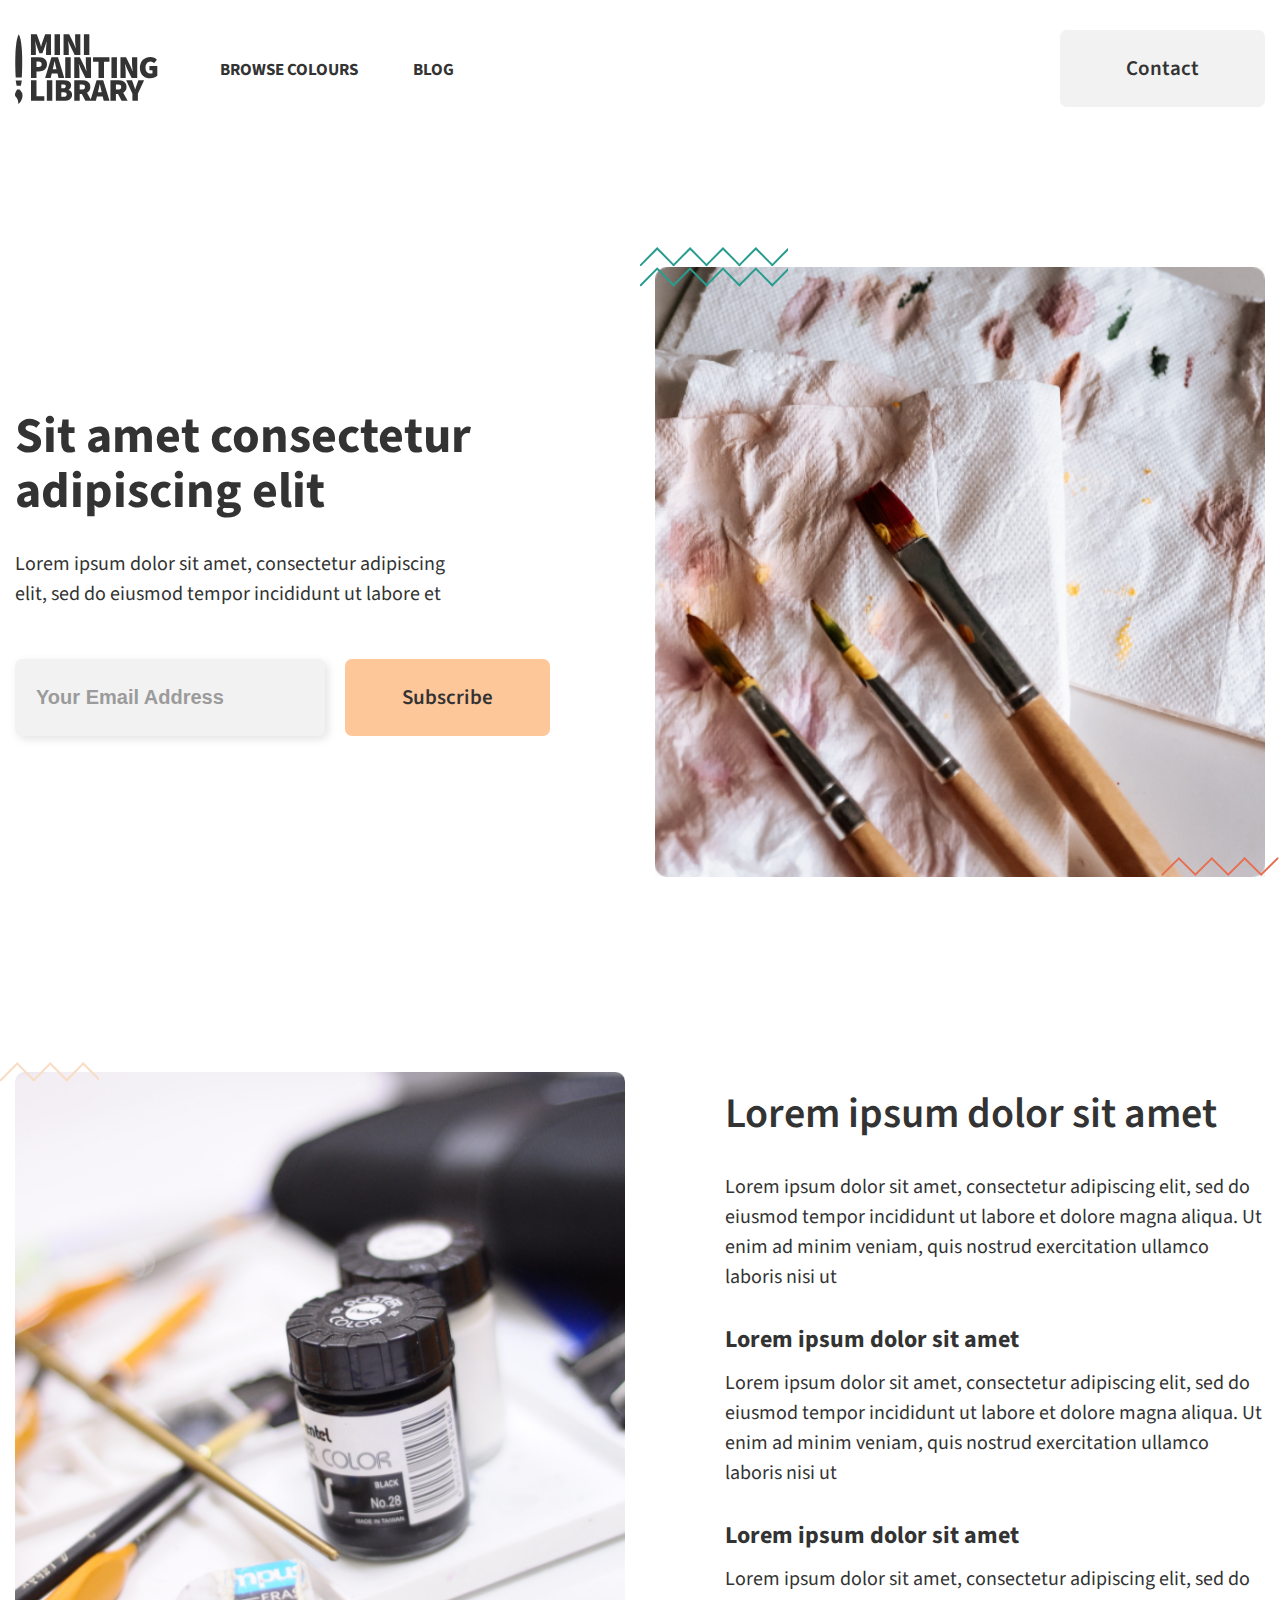
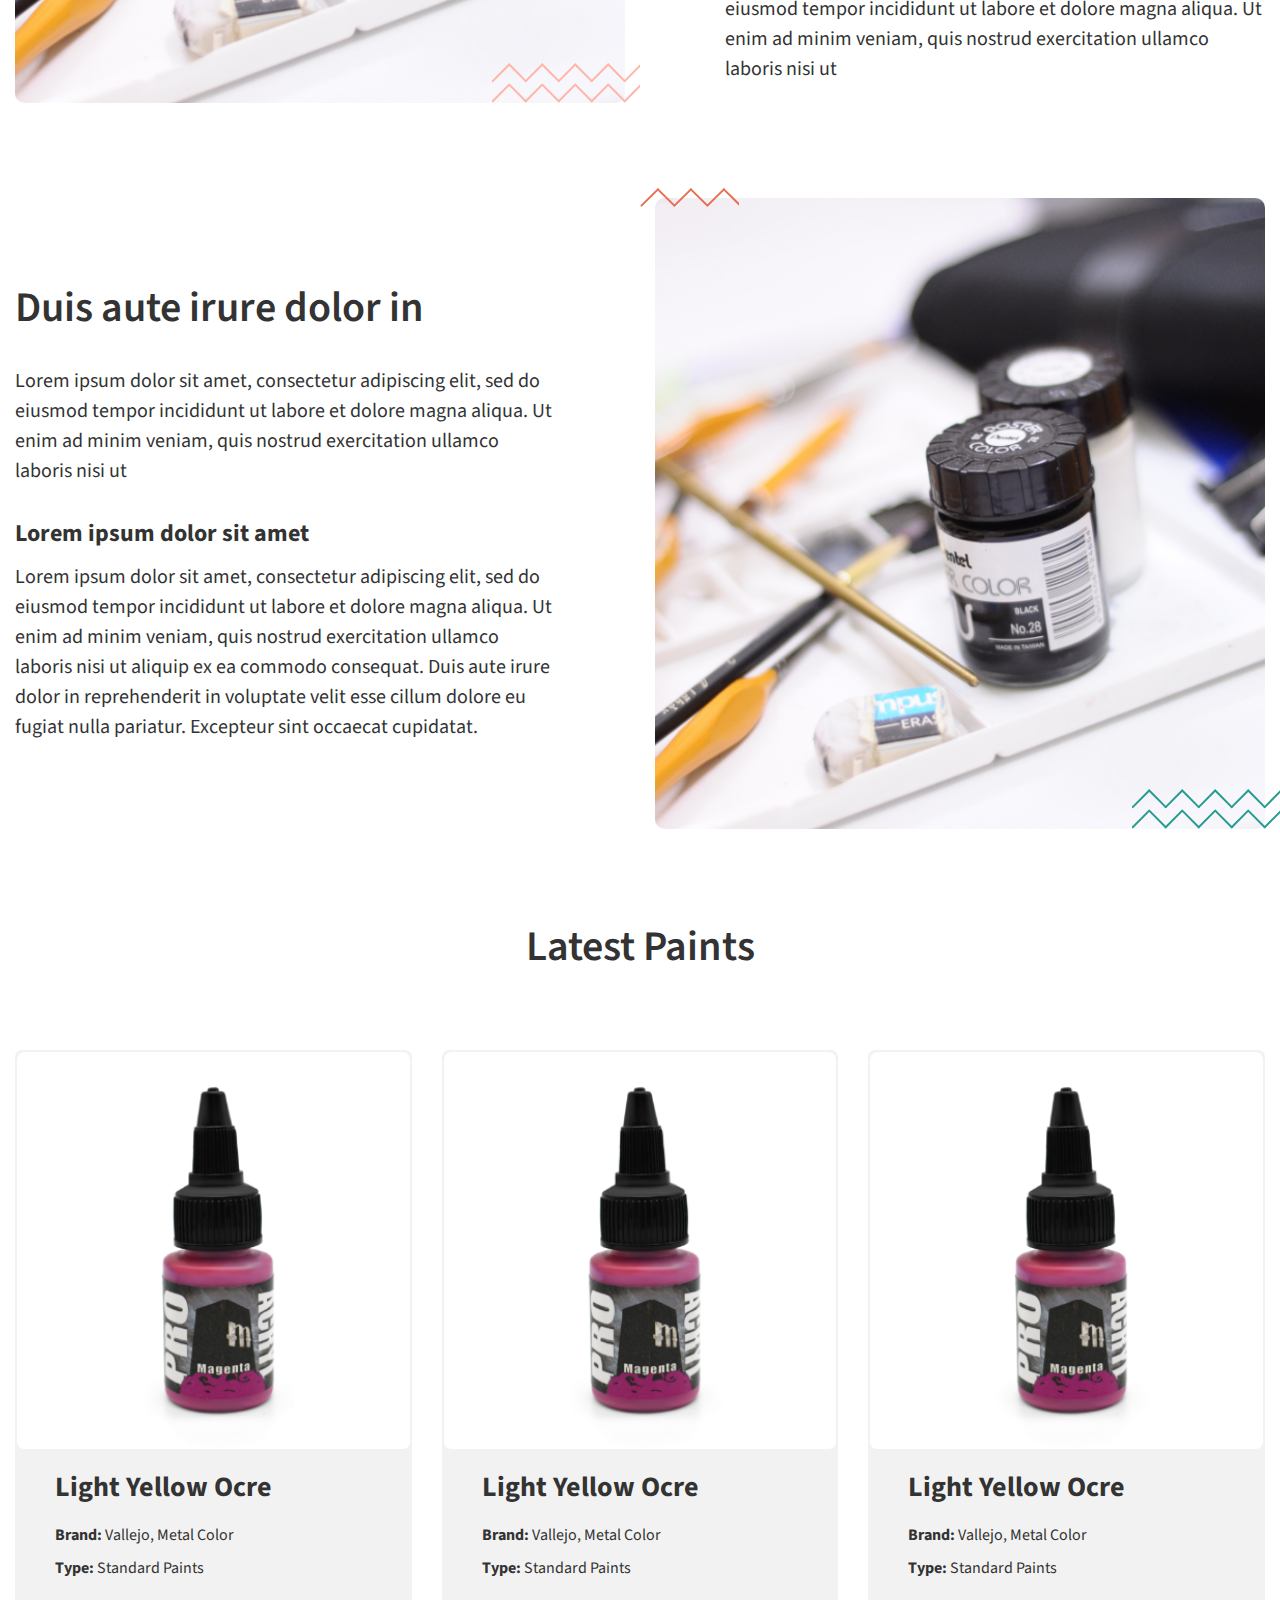
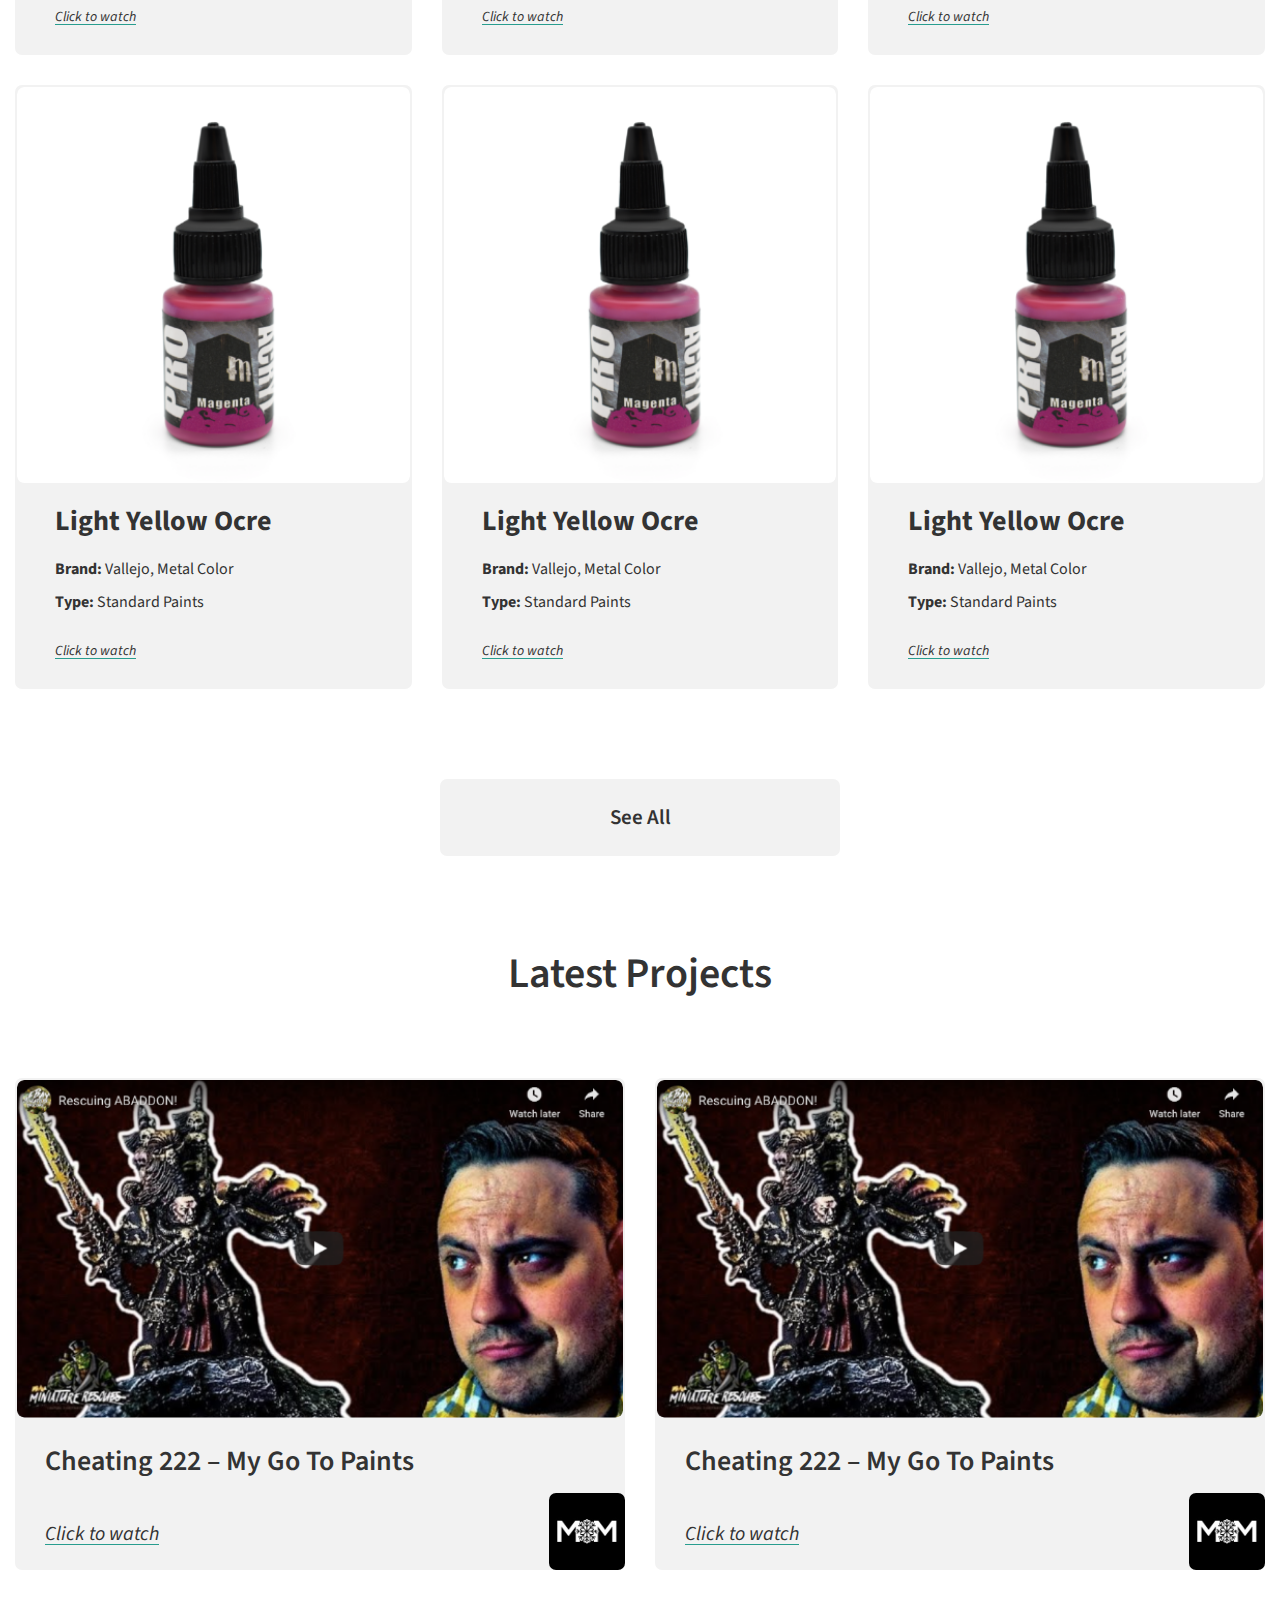
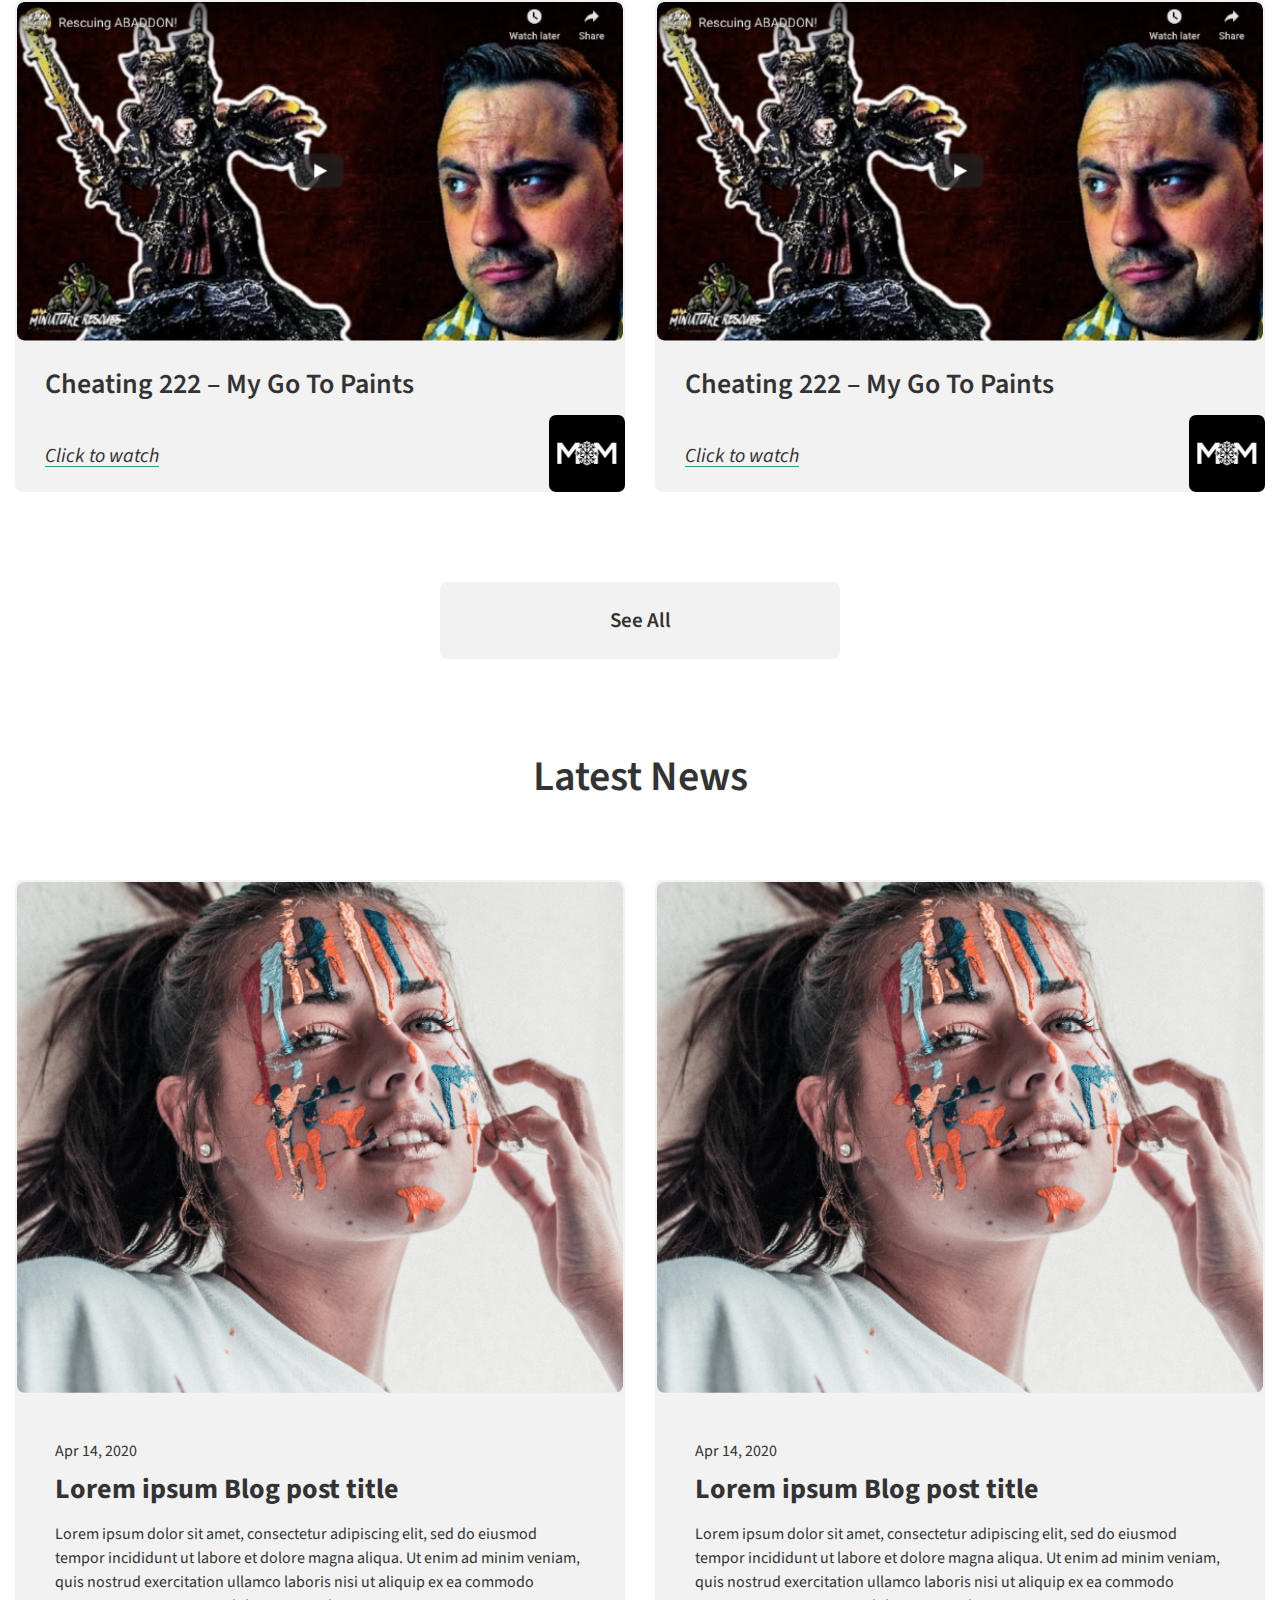
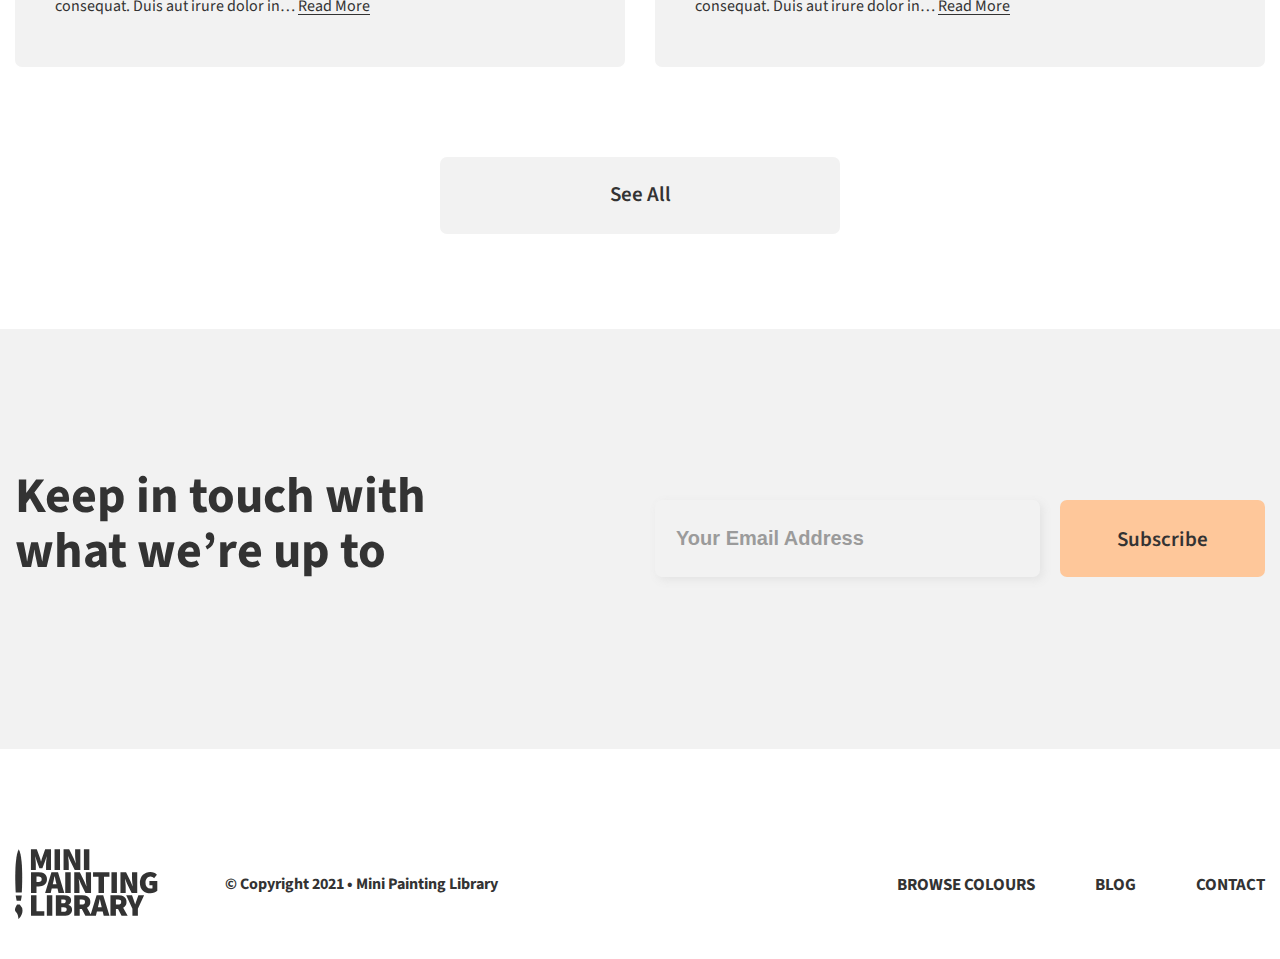
==== commit 8fe8e774: "page space remove" ====
--- a/index.html
+++ b/index.html
@@ -1,449 +1,415 @@
 <!DOCTYPE html>
 <html>
 
-    <head>
-        <meta charset='utf-8'>
-        <title>Mini Painting Libarary</title>
-        <meta name='viewport' content='width=device-width, initial-scale=1'>
-        <link rel='stylesheet' type='text/css' href='assets/css/main.css'>
-    </head>
+<head>
+	<meta charset='utf-8'>
+	<title>Mini Painting Libarary</title>
+	<meta name='viewport' content='width=device-width, initial-scale=1'>
+	<link rel="apple-touch-icon" href="assets/images/favicon.png" sizes="180x180">
+	<link rel="shortcut icon" type="images/x-icon" href="assets/images/favicon.png">
+	<link rel='stylesheet' type='text/css' href='assets/css/main.css'>
+</head>
 
-    <body>
-        <header class="main-header">
-            <div class="header-block">
-                <div class="container">
-                    <div class="inner-block">
-                        <div class="header-logo-menu">
-                            <div class="logo">
-                                <a href="#!">
-                                    <img src="assets/images/logo.svg" alt="Mini Painting Libarary">
-                                </a>
-                            </div>
-                            <ul class="menu-list">
-                                <li><a href="#!">Browse Colours</a></li>
-                                <li><a href="#!">Blog</a></li>
-                            </ul>
-                        </div>
-                        <div class="header-right">
-                            <a href="#!" class="site-btn">Contact</a>
-                            <div class="menu-icon">
-                                <span class="line1"></span>
-                                <span class="line2"></span>
-                                <span class="line3"></span>
-                            </div>
-                        </div>
-                    </div>
-                </div>
-            </div>
-        </header>
-        <div class="bg-overly"></div>
-        <section class="hero-section">
-            <div class="container">
-                <div class="hero-inner-content">
-                    <div class="row align-items-center">
-                        <div class="col-md-6 order-2 order-md-1">
-                            <div class="hero-text-content">
-                                <h1 class="main-title">Sit amet consectetur adipiscing elit</h1>
-                                <p>Lorem ipsum dolor sit amet, consectetur adipiscing elit, sed do
-                                    eiusmod tempor incididunt ut labore et</p>
-                                <form class="form-get-started">
-                                    <input type="email" class="form-control input-get-started"
-                                        placeholder="Your Email Address" required="">
-                                    <button type="submit" class="btn-get-started site-btn">Subscribe</button>
-                                </form>
-                            </div>
-                        </div>
-                        <div class="col-md-6 text-right order-1 order-md-2">
-                            <div class="hero-right-img img-mask">
-                                <picture>
-                                    <source media="(min-width:650px)" srcset="assets/images/hiro-img.png">
-                                    <source media="(min-width:465px)" srcset="assets/images/hiro-img.png">
-                                    <img src="assets/images/hiro-img.png" alt="" />
-                                </picture>
-                            </div>
-                        </div>
-                    </div>
-                </div>
-            </div>
-        </section>
-        <section class="img-text-section">
-            <div class="container">
-                <div class="img-text-inner-content right-content">
-                    <div class="row align-items-center">
-                        <div class="col-md-6">
-                            <div class="image-block img-mask">
-                                <picture>
-                                    <source media="(min-width:650px)" srcset="assets/images/color-bottle.png">
-                                    <source media="(min-width:465px)" srcset="assets/images/color-bottle.png">
-                                    <img src="assets/images/color-bottle.png" alt="" />
-                                </picture>
-                            </div>
-                        </div>
-                        <div class="col-md-6">
-                            <div class="text-content">
-                                <h2 class="md-title">Lorem ipsum dolor sit amet</h2>
-                                <p>Lorem ipsum dolor sit amet, consectetur adipiscing elit, sed do eiusmod tempor
-                                    incididunt ut labore et dolore magna
-                                    aliqua. Ut enim ad minim veniam, quis nostrud exercitation ullamco laboris nisi ut
-                                </p>
-                                <h3>Lorem ipsum dolor sit amet</h3>
-                                <p>Lorem ipsum dolor sit amet, consectetur adipiscing elit, sed do eiusmod tempor
-                                    incididunt ut labore et dolore magna
-                                    aliqua. Ut enim ad minim veniam, quis nostrud exercitation ullamco laboris nisi ut
-                                </p>
-                                <h3>Lorem ipsum dolor sit amet</h3>
-                                <p>Lorem ipsum dolor sit amet, consectetur adipiscing elit, sed do eiusmod tempor
-                                    incididunt ut labore et dolore magna
-                                    aliqua. Ut enim ad minim veniam, quis nostrud exercitation ullamco laboris nisi ut
-                                </p>
-                            </div>
-                        </div>
-                    </div>
-                </div>
-                <div class="img-text-inner-content left-content">
-                    <div class="row align-items-center">
-                        <div class="col-md-6 order-2 order-md-1">
-                            <div class="text-content">
-                                <h2 class="md-title">Duis aute irure dolor in</h2>
-                                <p>Lorem ipsum dolor sit amet, consectetur adipiscing elit, sed do eiusmod tempor
-                                    incididunt ut labore et dolore magna aliqua. Ut enim ad minim veniam, quis nostrud
-                                    exercitation ullamco laboris nisi ut</p>
-                                <h3>Lorem ipsum dolor sit amet</h3>
-                                <p>Lorem ipsum dolor sit amet, consectetur adipiscing elit, sed do eiusmod tempor
-                                    incididunt ut labore et dolore magna
-                                    aliqua. Ut enim ad minim veniam, quis nostrud exercitation ullamco laboris nisi ut
-                                    aliquip ex ea commodo consequat. Duis
-                                    aute irure dolor in reprehenderit in voluptate velit esse cillum dolore eu fugiat
-                                    nulla pariatur. Excepteur sint
-                                    occaecat cupidatat.</p>
-                            </div>
-                        </div>
-                        <div class="col-md-6 order-1 order-md-2">
-                            <div class="image-block img-mask">
-                                <picture>
-                                    <source media="(min-width:650px)" srcset="assets/images/color-bottle.png">
-                                    <source media="(min-width:465px)" srcset="assets/images/color-bottle.png">
-                                    <img src="assets/images/cartoon-girl.png" alt="" />
-                                </picture>
-                            </div>
-                        </div>
-                    </div>
-                </div>
-            </div>
-        </section>
-        <section class="product-section">
-            <div class="container">
-                <h2 class="md-title">Latest Paints</h2>
-                <div class="product-inner-block">
-                    <div class="row">
-                        <div class="col-sm-6 col-lg-4">
-                            <div class="product-item">
-                                <div class="product-image">
-                                    <picture>
-                                        <source media="(min-width:650px)" srcset="assets/images/product-img.png">
-                                        <source media="(min-width:465px)" srcset="assets/images/product-img.png">
-                                        <img src="assets/images/product-img.png" alt="" />
-                                    </picture>
-                                </div>
-                                <div class="product-dec">
-                                    <h3>Light Yellow Ocre</h3>
-                                    <p><strong>Brand:</strong> Vallejo, Metal Color</p>
-                                    <p><strong>Type:</strong> Standard Paints</p>
-                                    <a href="#!" class="add-to-watch">Click to watch</a>
-                                </div>
-                            </div>
-                        </div>
-                        <div class="col-sm-6 col-lg-4">
-                            <div class="product-item">
-                                <div class="product-image">
-                                    <picture>
-                                        <source media="(min-width:650px)" srcset="assets/images/product-img.png">
-                                        <source media="(min-width:465px)" srcset="assets/images/product-img.png">
-                                        <img src="assets/images/product-img.png" alt="" />
-                                    </picture>
-                                </div>
-                                <div class="product-dec">
-                                    <h3>Light Yellow Ocre</h3>
-                                    <p><strong>Brand:</strong> Vallejo, Metal Color</p>
-                                    <p><strong>Type:</strong> Standard Paints</p>
-                                    <a href="#!" class="add-to-watch">Click to watch</a>
-                                </div>
-                            </div>
-                        </div>
-                        <div class="col-sm-6 col-lg-4">
-                            <div class="product-item">
-                                <div class="product-image">
-                                    <picture>
-                                        <source media="(min-width:650px)" srcset="assets/images/product-img.png">
-                                        <source media="(min-width:465px)" srcset="assets/images/product-img.png">
-                                        <img src="assets/images/product-img.png" alt="" />
-                                    </picture>
-                                </div>
-                                <div class="product-dec">
-                                    <h3>Light Yellow Ocre</h3>
-                                    <p><strong>Brand:</strong> Vallejo, Metal Color</p>
-                                    <p><strong>Type:</strong> Standard Paints</p>
-                                    <a href="#!" class="add-to-watch">Click to watch</a>
-                                </div>
-                            </div>
-                        </div>
-                        <div class="col-sm-6 col-lg-4">
-                            <div class="product-item">
-                                <div class="product-image">
-                                    <picture>
-                                        <source media="(min-width:650px)" srcset="assets/images/product-img.png">
-                                        <source media="(min-width:465px)" srcset="assets/images/product-img.png">
-                                        <img src="assets/images/product-img.png" alt="" />
-                                    </picture>
-                                </div>
-                                <div class="product-dec">
-                                    <h3>Light Yellow Ocre</h3>
-                                    <p><strong>Brand:</strong> Vallejo, Metal Color</p>
-                                    <p><strong>Type:</strong> Standard Paints</p>
-                                    <a href="#!" class="add-to-watch">Click to watch</a>
-                                </div>
-                            </div>
-                        </div>
-                        <div class="col-sm-6 col-lg-4">
-                            <div class="product-item">
-                                <div class="product-image">
-                                    <picture>
-                                        <source media="(min-width:650px)" srcset="assets/images/product-img.png">
-                                        <source media="(min-width:465px)" srcset="assets/images/product-img.png">
-                                        <img src="assets/images/product-img.png" alt="" />
-                                    </picture>
-                                </div>
-                                <div class="product-dec">
-                                    <h3>Light Yellow Ocre</h3>
-                                    <p><strong>Brand:</strong> Vallejo, Metal Color</p>
-                                    <p><strong>Type:</strong> Standard Paints</p>
-                                    <a href="#!" class="add-to-watch">Click to watch</a>
-                                </div>
-                            </div>
-                        </div>
-                        <div class="col-sm-6 col-lg-4">
-                            <div class="product-item">
-                                <div class="product-image">
-                                    <picture>
-                                        <source media="(min-width:650px)" srcset="assets/images/product-img.png">
-                                        <source media="(min-width:465px)" srcset="assets/images/product-img.png">
-                                        <img src="assets/images/product-img.png" alt="" />
-                                    </picture>
-                                </div>
-                                <div class="product-dec">
-                                    <h3>Light Yellow Ocre</h3>
-                                    <p><strong>Brand:</strong> Vallejo, Metal Color</p>
-                                    <p><strong>Type:</strong> Standard Paints</p>
-                                    <a href="#!" class="add-to-watch">Click to watch</a>
-                                </div>
-                            </div>
-                        </div>
-                    </div>
-                </div>
-                <div class="see-all-btn text-center">
-                    <a href="#!" class="site-btn">See All</a>
-                </div>
-            </div>
-        </section>
-        <section class="project-section">
-            <div class="container">
-                <h2 class="md-title">Latest Projects</h2>
-                <div class="project-inner-block">
-                    <div class="row">
-                        <div class="col-sm-6 col-lg-6">
-                            <div class="project-card">
-                                <div class="project-image">
-                                    <picture>
-                                        <source media="(min-width:650px)" srcset="assets/images/project-img.png">
-                                        <source media="(min-width:465px)" srcset="assets/images/project-img.png">
-                                        <img src="assets/images/project-img.png" alt="" />
-                                    </picture>
-                                </div>
-                                <div class="project-dec">
-                                    <h3>Hobby Cheating 222 – My Go To Paints</h3>
-                                    <a href="#!" class="add-to-watch">Click to watch</a>
-                                    <div class="project-mm-logo">
-                                        <picture>
-                                            <source media="(min-width:650px)" srcset="assets/images/mm-logo.png">
-                                            <source media="(min-width:465px)" srcset="assets/images/mm-logo.png">
-                                            <img src="assets/images/mm-logo.png" alt="" />
-                                        </picture>
-                                    </div>
-                                </div>
-                            </div>
-                        </div>
-                        <div class="col-sm-6 col-lg-6">
-                            <div class="project-card">
-                                <div class="project-image">
-                                    <picture>
-                                        <source media="(min-width:650px)" srcset="assets/images/project-img.png">
-                                        <source media="(min-width:465px)" srcset="assets/images/project-img.png">
-                                        <img src="assets/images/project-img.png" alt="" />
-                                    </picture>
-                                </div>
-                                <div class="project-dec">
-                                    <h3>Hobby Cheating 222 – My Go To Paints</h3>
-                                    <a href="#!" class="add-to-watch">Click to watch</a>
-                                    <div class="project-mm-logo">
-                                        <picture>
-                                            <source media="(min-width:650px)" srcset="assets/images/mm-logo.png">
-                                            <source media="(min-width:465px)" srcset="assets/images/mm-logo.png">
-                                            <img src="assets/images/mm-logo.png" alt="" />
-                                        </picture>
-                                    </div>
-                                </div>
-                            </div>
-                        </div>
-                        <div class="col-sm-6 col-lg-6">
-                            <div class="project-card">
-                                <div class="project-image">
-                                    <picture>
-                                        <source media="(min-width:650px)" srcset="assets/images/project-img.png">
-                                        <source media="(min-width:465px)" srcset="assets/images/project-img.png">
-                                        <img src="assets/images/project-img.png" alt="" />
-                                    </picture>
-                                </div>
-                                <div class="project-dec">
-                                    <h3>Hobby Cheating 222 – My Go To Paints</h3>
-                                    <a href="#!" class="add-to-watch">Click to watch</a>
-                                    <div class="project-mm-logo">
-                                        <picture>
-                                            <source media="(min-width:650px)" srcset="assets/images/mm-logo.png">
-                                            <source media="(min-width:465px)" srcset="assets/images/mm-logo.png">
-                                            <img src="assets/images/mm-logo.png" alt="" />
-                                        </picture>
-                                    </div>
-                                </div>
-                            </div>
-                        </div>
-                        <div class="col-sm-6 col-lg-6">
-                            <div class="project-card">
-                                <div class="project-image">
-                                    <picture>
-                                        <source media="(min-width:650px)" srcset="assets/images/project-img.png">
-                                        <source media="(min-width:465px)" srcset="assets/images/project-img.png">
-                                        <img src="assets/images/project-img.png" alt="" />
-                                    </picture>
-                                </div>
-                                <div class="project-dec">
-                                    <h3>Hobby Cheating 222 – My Go To Paints</h3>
-                                    <a href="#!" class="add-to-watch">Click to watch</a>
-                                    <div class="project-mm-logo">
-                                        <picture>
-                                            <source media="(min-width:650px)" srcset="assets/images/mm-logo.png">
-                                            <source media="(min-width:465px)" srcset="assets/images/mm-logo.png">
-                                            <img src="assets/images/mm-logo.png" alt="" />
-                                        </picture>
-                                    </div>
-                                </div>
-                            </div>
-                        </div>
-                    </div>
-                </div>
-                <div class="see-all-btn text-center">
-                    <a href="#!" class="site-btn">See All</a>
-                </div>
-            </div>
-        </section>
-        <section class="blog-section">
-            <div class="container">
-                <h2 class="md-title">Latest News</h2>
-                <div class="blog-inner-block">
-                    <div class="row">
-                        <div class="col-sm-6 col-lg-6">
-                            <div class="blog-card">
-                                <div class="blog-image">
-                                    <picture>
-                                        <source media="(min-width:650px)" srcset="assets/images/blog-img.png">
-                                        <source media="(min-width:465px)" srcset="assets/images/blog-img.png">
-                                        <img src="assets/images/blog-img.png" alt="" />
-                                    </picture>
-                                </div>
-                                <div class="blog-dec">
-                                    <span class="date-text">Apr 14, 2020</span>
-                                    <h3>Lorem ipsum Blog post title</h3>
-                                    <p>Lorem ipsum dolor sit amet, consectetur adipiscing elit, sed do eiusmod tempor
-                                        incididunt ut labore et dolore magna
-                                        aliqua. Ut enim ad minim veniam, quis nostrud exercitation ullamco laboris nisi
-                                        ut aliquip ex ea commodo consequat. Duis
-                                        aut irure dolor in… <a href="#!" class="read-more">Read More</a></p>
-                                </div>
-                            </div>
-                        </div>
-                        <div class="col-sm-6 col-lg-6">
-                            <div class="blog-card">
-                                <div class="blog-image">
-                                    <picture>
-                                        <source media="(min-width:650px)" srcset="assets/images/blog-img.png">
-                                        <source media="(min-width:465px)" srcset="assets/images/blog-img.png">
-                                        <img src="assets/images/blog-img.png" alt="" />
-                                    </picture>
-                                </div>
-                                <div class="blog-dec">
-                                    <span class="date-text">Apr 14, 2020</span>
-                                    <h3>Lorem ipsum Blog post title</h3>
-                                    <p>Lorem ipsum dolor sit amet, consectetur adipiscing elit, sed do eiusmod tempor
-                                        incididunt ut labore et dolore magna
-                                        aliqua. Ut enim ad minim veniam, quis nostrud exercitation ullamco laboris nisi
-                                        ut aliquip ex ea commodo consequat. Duis
-                                        aut irure dolor in… <a href="#!" class="read-more">Read More</a></p>
-                                </div>
-                            </div>
-                        </div>
-                    </div>
-                </div>
-                <div class="see-all-btn text-center">
-                    <a href="#!" class="site-btn">See All</a>
-                </div>
-            </div>
-        </section>
-        <section class="subscribe-section">
-            <div class="container">
-                <div class="subscribe-inner-content">
-                    <div class="row subscribe-inner">
-                        <div class="col-md-6">
-                            <div class="subscribe-title">
-                                <h2 class="main-title">Keep in touch with<br /> what we’re up to</h2>
-                            </div>
-                        </div>
-                        <div class="col-md-6">
-                            <form class="form-get-started">
-                                <input type="email" class="form-control input-get-started"
-                                    placeholder="Your Email Address" required="">
-                                <button type="submit" class="btn-get-started site-btn">Subscribe</button>
-                            </form>
-                        </div>
-                    </div>
-                </div>
-            </div>
-        </section>
-        <footer class="main-footer">
-            <div class="footer-block">
-                <div class="container">
-                    <div class="footer-inner-block">
-                        <div class="footer-logo">
-                            <a href="#!">
-                                <img src="assets/images/logo.svg" alt="Mini Painting Libarary" alt="" />
-                            </a>
-                            <p class="copyright-text">© Copyright 2021 • Mini Painting Library</p>
-                        </div>
-                        <ul class="footer-menu-list">
-                            <li>
-                                <a href="#!">Browse Colours</a>
-                            </li>
-                            <li>
-                                <a href="#!">Blog</a>
-                            </li>
-                            <li>
-                                <a href="#!">Contact</a>
-                            </li>
-                        </ul>
-                    </div>
-                </div>
-            </div>
-        </footer>
-        <script src='assets/js/jquery.min.js'></script>
-        <script src='assets/js/main.js'></script>
-    </body>
+<body>
+	<header class="main-header">
+		<div class="header-block">
+			<div class="container">
+				<div class="inner-block">
+					<div class="header-logo-menu">
+						<div class="logo">
+							<a href="index.html">
+								<img src="assets/images/logo.svg" alt="Mini Painting Libarary">
+							</a>
+						</div>
+						<ul class="menu-list">
+							<li><a href="#!">Browse Colours</a>
+							</li>
+							<li><a href="#!">Blog</a>
+							</li>
+						</ul>
+					</div>
+					<div class="header-right"> <a href="#!" class="site-btn">Contact</a>
+						<div class="menu-icon"> <span class="line1"></span>  <span class="line2"></span>  <span class="line3"></span>
+						</div>
+					</div>
+				</div>
+			</div>
+		</div>
+	</header>
+	<div class="bg-overly"></div>
+	<main class="main-wrapper">
+		<section class="hero-section">
+			<div class="container">
+				<div class="hero-inner-content">
+					<div class="row align-items-center">
+						<div class="col-md-6 order-2 order-md-1">
+							<div class="hero-text-content">
+								<h1 class="main-title">Sit amet consectetur adipiscing elit</h1>
+								<p>Lorem ipsum dolor sit amet, consectetur adipiscing elit, sed do eiusmod tempor incididunt ut labore et</p>
+								<form class="form-get-started">
+									<input type="email" class="form-control input-get-started" placeholder="Your Email Address" required="">
+									<button type="submit" class="btn-get-started site-btn">Subscribe</button>
+								</form>
+							</div>
+						</div>
+						<div class="col-md-6 text-right order-1 order-md-2">
+							<div class="hero-right-img img-mask">
+								<picture>
+									<source media="(min-width:650px)" srcset="assets/images/hiro-img.png">
+										<source media="(min-width:465px)" srcset="assets/images/hiro-img.png">
+											<img src="assets/images/hiro-img.png" alt="" />
+								</picture>
+							</div>
+						</div>
+					</div>
+				</div>
+			</div>
+		</section>
+		<section class="img-text-section">
+			<div class="container">
+				<div class="img-text-inner-content right-content">
+					<div class="row align-items-center">
+						<div class="col-md-6">
+							<div class="image-block img-mask">
+								<picture>
+									<source media="(min-width:650px)" srcset="assets/images/color-bottle.png">
+										<source media="(min-width:465px)" srcset="assets/images/color-bottle.png">
+											<img src="assets/images/color-bottle.png" alt="" />
+								</picture>
+							</div>
+						</div>
+						<div class="col-md-6">
+							<div class="text-content">
+								<h2 class="md-title">Lorem ipsum dolor sit amet</h2>
+								<p>Lorem ipsum dolor sit amet, consectetur adipiscing elit, sed do eiusmod tempor incididunt ut labore et dolore magna aliqua. Ut enim ad minim veniam, quis nostrud exercitation ullamco laboris nisi ut</p>
+								<h3>Lorem ipsum dolor sit amet</h3>
+								<p>Lorem ipsum dolor sit amet, consectetur adipiscing elit, sed do eiusmod tempor incididunt ut labore et dolore magna aliqua. Ut enim ad minim veniam, quis nostrud exercitation ullamco laboris nisi ut</p>
+								<h3>Lorem ipsum dolor sit amet</h3>
+								<p>Lorem ipsum dolor sit amet, consectetur adipiscing elit, sed do eiusmod tempor incididunt ut labore et dolore magna aliqua. Ut enim ad minim veniam, quis nostrud exercitation ullamco laboris nisi ut</p>
+							</div>
+						</div>
+					</div>
+				</div>
+				<div class="img-text-inner-content left-content">
+					<div class="row align-items-center">
+						<div class="col-md-6 order-2 order-md-1">
+							<div class="text-content">
+								<h2 class="md-title">Duis aute irure dolor in</h2>
+								<p>Lorem ipsum dolor sit amet, consectetur adipiscing elit, sed do eiusmod tempor incididunt ut labore et dolore magna aliqua. Ut enim ad minim veniam, quis nostrud exercitation ullamco laboris nisi ut</p>
+								<h3>Lorem ipsum dolor sit amet</h3>
+								<p>Lorem ipsum dolor sit amet, consectetur adipiscing elit, sed do eiusmod tempor incididunt ut labore et dolore magna aliqua. Ut enim ad minim veniam, quis nostrud exercitation ullamco laboris nisi ut aliquip ex ea commodo consequat. Duis aute irure dolor in reprehenderit in voluptate velit esse cillum dolore eu fugiat nulla pariatur. Excepteur sint occaecat cupidatat.</p>
+							</div>
+						</div>
+						<div class="col-md-6 order-1 order-md-2">
+							<div class="image-block img-mask">
+								<picture>
+									<source media="(min-width:650px)" srcset="assets/images/color-bottle.png">
+										<source media="(min-width:465px)" srcset="assets/images/color-bottle.png">
+											<img src="assets/images/cartoon-girl.png" alt="" />
+								</picture>
+							</div>
+						</div>
+					</div>
+				</div>
+			</div>
+		</section>
+		<section class="product-section">
+			<div class="container">
+				<h2 class="md-title text-center">Latest Paints</h2>
+				<div class="product-inner-block">
+					<div class="row">
+						<div class="col-sm-6 col-lg-4">
+							<div class="product-item">
+								<div class="product-image">
+									<picture>
+										<source media="(min-width:650px)" srcset="assets/images/product-img.png">
+											<source media="(min-width:465px)" srcset="assets/images/product-img.png">
+												<img src="assets/images/product-img.png" alt="" />
+									</picture>
+								</div>
+								<div class="product-dec">
+									<h3><a href="#!">Light Yellow Ocre</a></h3>
+									<p><strong>Brand:</strong> Vallejo, Metal Color</p>
+									<p><strong>Type:</strong> Standard Paints</p> <a href="#!" class="add-to-watch">Click to watch</a>
+								</div>
+							</div>
+						</div>
+						<div class="col-sm-6 col-lg-4">
+							<div class="product-item">
+								<div class="product-image">
+									<picture>
+										<source media="(min-width:650px)" srcset="assets/images/product-img.png">
+											<source media="(min-width:465px)" srcset="assets/images/product-img.png">
+												<img src="assets/images/product-img.png" alt="" />
+									</picture>
+								</div>
+								<div class="product-dec">
+									<h3><a href="#!">Light Yellow Ocre</a></h3>
+									<p><strong>Brand:</strong> Vallejo, Metal Color</p>
+									<p><strong>Type:</strong> Standard Paints</p> <a href="#!" class="add-to-watch">Click to watch</a>
+								</div>
+							</div>
+						</div>
+						<div class="col-sm-6 col-lg-4">
+							<div class="product-item">
+								<div class="product-image">
+									<picture>
+										<source media="(min-width:650px)" srcset="assets/images/product-img.png">
+											<source media="(min-width:465px)" srcset="assets/images/product-img.png">
+												<img src="assets/images/product-img.png" alt="" />
+									</picture>
+								</div>
+								<div class="product-dec">
+									<h3><a href="#!">Light Yellow Ocre</a></h3>
+									<p><strong>Brand:</strong> Vallejo, Metal Color</p>
+									<p><strong>Type:</strong> Standard Paints</p> <a href="#!" class="add-to-watch">Click to watch</a>
+								</div>
+							</div>
+						</div>
+						<div class="col-sm-6 col-lg-4">
+							<div class="product-item">
+								<div class="product-image">
+									<picture>
+										<source media="(min-width:650px)" srcset="assets/images/product-img.png">
+											<source media="(min-width:465px)" srcset="assets/images/product-img.png">
+												<img src="assets/images/product-img.png" alt="" />
+									</picture>
+								</div>
+								<div class="product-dec">
+									<h3><a href="#!">Light Yellow Ocre</a></h3>
+									<p><strong>Brand:</strong> Vallejo, Metal Color</p>
+									<p><strong>Type:</strong> Standard Paints</p> <a href="#!" class="add-to-watch">Click to watch</a>
+								</div>
+							</div>
+						</div>
+						<div class="col-sm-6 col-lg-4">
+							<div class="product-item">
+								<div class="product-image">
+									<picture>
+										<source media="(min-width:650px)" srcset="assets/images/product-img.png">
+											<source media="(min-width:465px)" srcset="assets/images/product-img.png">
+												<img src="assets/images/product-img.png" alt="" />
+									</picture>
+								</div>
+								<div class="product-dec">
+									<h3><a href="#!">Light Yellow Ocre</a></h3>
+									<p><strong>Brand:</strong> Vallejo, Metal Color</p>
+									<p><strong>Type:</strong> Standard Paints</p> <a href="#!" class="add-to-watch">Click to watch</a>
+								</div>
+							</div>
+						</div>
+						<div class="col-sm-6 col-lg-4">
+							<div class="product-item">
+								<div class="product-image">
+									<picture>
+										<source media="(min-width:650px)" srcset="assets/images/product-img.png">
+											<source media="(min-width:465px)" srcset="assets/images/product-img.png">
+												<img src="assets/images/product-img.png" alt="" />
+									</picture>
+								</div>
+								<div class="product-dec">
+									<h3><a href="#!">Light Yellow Ocre</a></h3>
+									<p><strong>Brand:</strong> Vallejo, Metal Color</p>
+									<p><strong>Type:</strong> Standard Paints</p> <a href="#!" class="add-to-watch">Click to watch</a>
+								</div>
+							</div>
+						</div>
+					</div>
+				</div>
+				<div class="see-all-btn text-center"> <a href="#!" class="site-btn">See All</a>
+				</div>
+			</div>
+		</section>
+		<section class="project-section">
+			<div class="container">
+				<h2 class="md-title text-center">Latest Projects</h2>
+				<div class="project-inner-block">
+					<div class="row">
+						<div class="col-sm-6 col-lg-6">
+							<div class="project-card">
+								<div class="project-image">
+									<a href="#!">
+										<picture>
+											<source media="(min-width:650px)" srcset="assets/images/project-img.png">
+												<source media="(min-width:465px)" srcset="assets/images/project-img.png">
+													<img src="assets/images/project-img.png" alt="" />
+										</picture>
+									</a>
+								</div>
+								<div class="project-dec">
+									<h3><a href="#!"> Cheating 222 – My Go To Paints</a></h3>  <a href="#!" class="add-to-watch">Click to watch</a>
+									<div class="project-mm-logo">
+										<picture>
+											<source media="(min-width:650px)" srcset="assets/images/mm-logo.png">
+												<source media="(min-width:465px)" srcset="assets/images/mm-logo.png">
+													<img src="assets/images/mm-logo.png" alt="" />
+										</picture>
+									</div>
+								</div>
+							</div>
+						</div>
+						<div class="col-sm-6 col-lg-6">
+							<div class="project-card">
+								<div class="project-image">
+									<a href="#!">
+										<picture>
+											<source media="(min-width:650px)" srcset="assets/images/project-img.png">
+												<source media="(min-width:465px)" srcset="assets/images/project-img.png">
+													<img src="assets/images/project-img.png" alt="" />
+										</picture>
+									</a>
+								</div>
+								<div class="project-dec">
+									<h3><a href="#!"> Cheating 222 – My Go To Paints</a></h3>  <a href="#!" class="add-to-watch">Click to watch</a>
+									<div class="project-mm-logo">
+										<picture>
+											<source media="(min-width:650px)" srcset="assets/images/mm-logo.png">
+												<source media="(min-width:465px)" srcset="assets/images/mm-logo.png">
+													<img src="assets/images/mm-logo.png" alt="" />
+										</picture>
+									</div>
+								</div>
+							</div>
+						</div>
+						<div class="col-sm-6 col-lg-6">
+							<div class="project-card">
+								<div class="project-image">
+									<a href="#!">
+										<picture>
+											<source media="(min-width:650px)" srcset="assets/images/project-img.png">
+												<source media="(min-width:465px)" srcset="assets/images/project-img.png">
+													<img src="assets/images/project-img.png" alt="" />
+										</picture>
+									</a>
+								</div>
+								<div class="project-dec">
+									<h3><a href="#!"> Cheating 222 – My Go To Paints</a></h3>  <a href="#!" class="add-to-watch">Click to watch</a>
+									<div class="project-mm-logo">
+										<picture>
+											<source media="(min-width:650px)" srcset="assets/images/mm-logo.png">
+												<source media="(min-width:465px)" srcset="assets/images/mm-logo.png">
+													<img src="assets/images/mm-logo.png" alt="" />
+										</picture>
+									</div>
+								</div>
+							</div>
+						</div>
+						<div class="col-sm-6 col-lg-6">
+							<div class="project-card">
+								<div class="project-image">
+									<a href="#!">
+										<picture>
+											<source media="(min-width:650px)" srcset="assets/images/project-img.png">
+												<source media="(min-width:465px)" srcset="assets/images/project-img.png">
+													<img src="assets/images/project-img.png" alt="" />
+										</picture>
+									</a>
+								</div>
+								<div class="project-dec">
+									<h3><a href="#!"> Cheating 222 – My Go To Paints</a></h3>  <a href="#!" class="add-to-watch">Click to watch</a>
+									<div class="project-mm-logo">
+										<picture>
+											<source media="(min-width:650px)" srcset="assets/images/mm-logo.png">
+												<source media="(min-width:465px)" srcset="assets/images/mm-logo.png">
+													<img src="assets/images/mm-logo.png" alt="" />
+										</picture>
+									</div>
+								</div>
+							</div>
+						</div>
+					</div>
+				</div>
+				<div class="see-all-btn text-center"> <a href="#!" class="site-btn">See All</a>
+				</div>
+			</div>
+		</section>
+		<section class="blog-section">
+			<div class="container">
+				<h2 class="md-title text-center">Latest News</h2>
+				<div class="blog-inner-block">
+					<div class="row">
+						<div class="col-sm-6 col-lg-6">
+							<div class="blog-card">
+								<div class="blog-image">
+									<picture>
+										<source media="(min-width:650px)" srcset="assets/images/blog-img.png">
+											<source media="(min-width:465px)" srcset="assets/images/blog-img.png">
+												<img src="assets/images/blog-img.png" alt="" />
+									</picture>
+								</div>
+								<div class="blog-dec"> <span class="date-text">Apr 14, 2020</span>
+									<h3><a href="#!">Lorem ipsum Blog post title</a></h3>
+									<p>Lorem ipsum dolor sit amet, consectetur adipiscing elit, sed do eiusmod tempor incididunt ut labore et dolore magna aliqua. Ut enim ad minim veniam, quis nostrud exercitation ullamco laboris nisi ut aliquip ex ea commodo consequat. Duis aut irure dolor in… <a href="#!" class="read-more">Read More</a>
+									</p>
+								</div>
+							</div>
+						</div>
+						<div class="col-sm-6 col-lg-6">
+							<div class="blog-card">
+								<div class="blog-image">
+									<picture>
+										<source media="(min-width:650px)" srcset="assets/images/blog-img.png">
+											<source media="(min-width:465px)" srcset="assets/images/blog-img.png">
+												<img src="assets/images/blog-img.png" alt="" />
+									</picture>
+								</div>
+								<div class="blog-dec"> <span class="date-text">Apr 14, 2020</span>
+									<h3><a href="#!">Lorem ipsum Blog post title</a></h3>
+									<p>Lorem ipsum dolor sit amet, consectetur adipiscing elit, sed do eiusmod tempor incididunt ut labore et dolore magna aliqua. Ut enim ad minim veniam, quis nostrud exercitation ullamco laboris nisi ut aliquip ex ea commodo consequat. Duis aut irure dolor in… <a href="#!" class="read-more">Read More</a>
+									</p>
+								</div>
+							</div>
+						</div>
+					</div>
+				</div>
+				<div class="see-all-btn text-center"> <a href="#!" class="site-btn">See All</a>
+				</div>
+			</div>
+		</section>
+		<section class="subscribe-section">
+			<div class="container">
+				<div class="subscribe-inner-content">
+					<div class="row subscribe-inner">
+						<div class="col-md-6">
+							<div class="subscribe-title">
+								<h2 class="main-title">Keep in touch with<br /> what we’re up to</h2>
+							</div>
+						</div>
+						<div class="col-md-6">
+							<form class="form-get-started">
+								<input type="email" class="form-control input-get-started" placeholder="Your Email Address" required="">
+								<button type="submit" class="btn-get-started site-btn">Subscribe</button>
+							</form>
+						</div>
+					</div>
+				</div>
+			</div>
+		</section>
+	</main>
+	<footer class="main-footer">
+		<div class="footer-block">
+			<div class="container">
+				<div class="footer-inner-block">
+					<div class="footer-logo">
+						<a href="#!">
+							<img src="assets/images/logo.svg" alt="Mini Painting Libarary" alt="" />
+						</a>
+						<p class="copyright-text">© Copyright 2021 • Mini Painting Library</p>
+					</div>
+					<ul class="footer-menu-list">
+						<li> <a href="#!">Browse Colours</a>
+						</li>
+						<li> <a href="#!">Blog</a>
+						</li>
+						<li> <a href="#!">Contact</a>
+						</li>
+					</ul>
+				</div>
+			</div>
+		</div>
+	</footer>
+	<script src='assets/js/jquery.min.js'></script>
+	<script src='assets/js/main.js'></script>
+</body>
 
-</html>
+</html>--- a/assets/css/main.css
+++ b/assets/css/main.css
@@ -1,2 +1,2 @@
-@import url("//fonts.googleapis.com/css2?family=Source+Sans+Pro:wght@400;600;700&display=swap");.row{display:-ms-flexbox;display:flex;-ms-flex-wrap:wrap;flex-wrap:wrap;margin-right:-15px;margin-left:-15px}.no-gutters{margin-right:0;margin-left:0}.no-gutters>.col,.no-gutters>[class*=col-]{padding-right:0;padding-left:0}.col,.col-1,.col-10,.col-11,.col-12,.col-2,.col-3,.col-4,.col-5,.col-6,.col-7,.col-8,.col-9,.col-auto,.col-lg,.col-lg-1,.col-lg-10,.col-lg-11,.col-lg-12,.col-lg-2,.col-lg-3,.col-lg-4,.col-lg-5,.col-lg-6,.col-lg-7,.col-lg-8,.col-lg-9,.col-lg-auto,.col-md,.col-md-1,.col-md-10,.col-md-11,.col-md-12,.col-md-2,.col-md-3,.col-md-4,.col-md-5,.col-md-6,.col-md-7,.col-md-8,.col-md-9,.col-md-auto,.col-sm,.col-sm-1,.col-sm-10,.col-sm-11,.col-sm-12,.col-sm-2,.col-sm-3,.col-sm-4,.col-sm-5,.col-sm-6,.col-sm-7,.col-sm-8,.col-sm-9,.col-sm-auto,.col-xl,.col-xl-1,.col-xl-10,.col-xl-11,.col-xl-12,.col-xl-2,.col-xl-3,.col-xl-4,.col-xl-5,.col-xl-6,.col-xl-7,.col-xl-8,.col-xl-9,.col-xl-auto{position:relative;width:100%;padding-right:15px;padding-left:15px}.col{-ms-flex-preferred-size:0;flex-basis:0;-ms-flex-positive:1;flex-grow:1;min-width:0;max-width:100%}.row-cols-1>*{-ms-flex:0 0 100%;flex:0 0 100%;max-width:100%}.row-cols-2>*{-ms-flex:0 0 50%;flex:0 0 50%;max-width:50%}.row-cols-3>*{-ms-flex:0 0 33.333333%;flex:0 0 33.333333%;max-width:33.333333%}.row-cols-4>*{-ms-flex:0 0 25%;flex:0 0 25%;max-width:25%}.row-cols-5>*{-ms-flex:0 0 20%;flex:0 0 20%;max-width:20%}.row-cols-6>*{-ms-flex:0 0 16.666667%;flex:0 0 16.666667%;max-width:16.666667%}.col-auto{-ms-flex:0 0 auto;flex:0 0 auto;width:auto;max-width:100%}.col-1{-ms-flex:0 0 8.333333%;flex:0 0 8.333333%;max-width:8.333333%}.col-2{-ms-flex:0 0 16.666667%;flex:0 0 16.666667%;max-width:16.666667%}.col-3{-ms-flex:0 0 25%;flex:0 0 25%;max-width:25%}.col-4{-ms-flex:0 0 33.333333%;flex:0 0 33.333333%;max-width:33.333333%}.col-5{-ms-flex:0 0 41.666667%;flex:0 0 41.666667%;max-width:41.666667%}.col-6{-ms-flex:0 0 50%;flex:0 0 50%;max-width:50%}.col-7{-ms-flex:0 0 58.333333%;flex:0 0 58.333333%;max-width:58.333333%}.col-8{-ms-flex:0 0 66.666667%;flex:0 0 66.666667%;max-width:66.666667%}.col-9{-ms-flex:0 0 75%;flex:0 0 75%;max-width:75%}.col-10{-ms-flex:0 0 83.333333%;flex:0 0 83.333333%;max-width:83.333333%}.col-11{-ms-flex:0 0 91.666667%;flex:0 0 91.666667%;max-width:91.666667%}.col-12{-ms-flex:0 0 100%;flex:0 0 100%;max-width:100%}.order-first{-ms-flex-order:-1;order:-1}.order-last{-ms-flex-order:13;order:13}.order-0{-ms-flex-order:0;order:0}.order-1{-ms-flex-order:1;order:1}.order-2{-ms-flex-order:2;order:2}.order-3{-ms-flex-order:3;order:3}.order-4{-ms-flex-order:4;order:4}.order-5{-ms-flex-order:5;order:5}.order-6{-ms-flex-order:6;order:6}.order-7{-ms-flex-order:7;order:7}.order-8{-ms-flex-order:8;order:8}.order-9{-ms-flex-order:9;order:9}.order-10{-ms-flex-order:10;order:10}.order-11{-ms-flex-order:11;order:11}.order-12{-ms-flex-order:12;order:12}.offset-1{margin-left:8.333333%}.offset-2{margin-left:16.666667%}.offset-3{margin-left:25%}.offset-4{margin-left:33.333333%}.offset-5{margin-left:41.666667%}.offset-6{margin-left:50%}.offset-7{margin-left:58.333333%}.offset-8{margin-left:66.666667%}.offset-9{margin-left:75%}.offset-10{margin-left:83.333333%}.offset-11{margin-left:91.666667%}@media (min-width: 576px){.col-sm{-ms-flex-preferred-size:0;flex-basis:0;-ms-flex-positive:1;flex-grow:1;min-width:0;max-width:100%}.row-cols-sm-1>*{-ms-flex:0 0 100%;flex:0 0 100%;max-width:100%}.row-cols-sm-2>*{-ms-flex:0 0 50%;flex:0 0 50%;max-width:50%}.row-cols-sm-3>*{-ms-flex:0 0 33.333333%;flex:0 0 33.333333%;max-width:33.333333%}.row-cols-sm-4>*{-ms-flex:0 0 25%;flex:0 0 25%;max-width:25%}.row-cols-sm-5>*{-ms-flex:0 0 20%;flex:0 0 20%;max-width:20%}.row-cols-sm-6>*{-ms-flex:0 0 16.666667%;flex:0 0 16.666667%;max-width:16.666667%}.col-sm-auto{-ms-flex:0 0 auto;flex:0 0 auto;width:auto;max-width:100%}.col-sm-1{-ms-flex:0 0 8.333333%;flex:0 0 8.333333%;max-width:8.333333%}.col-sm-2{-ms-flex:0 0 16.666667%;flex:0 0 16.666667%;max-width:16.666667%}.col-sm-3{-ms-flex:0 0 25%;flex:0 0 25%;max-width:25%}.col-sm-4{-ms-flex:0 0 33.333333%;flex:0 0 33.333333%;max-width:33.333333%}.col-sm-5{-ms-flex:0 0 41.666667%;flex:0 0 41.666667%;max-width:41.666667%}.col-sm-6{-ms-flex:0 0 50%;flex:0 0 50%;max-width:50%}.col-sm-7{-ms-flex:0 0 58.333333%;flex:0 0 58.333333%;max-width:58.333333%}.col-sm-8{-ms-flex:0 0 66.666667%;flex:0 0 66.666667%;max-width:66.666667%}.col-sm-9{-ms-flex:0 0 75%;flex:0 0 75%;max-width:75%}.col-sm-10{-ms-flex:0 0 83.333333%;flex:0 0 83.333333%;max-width:83.333333%}.col-sm-11{-ms-flex:0 0 91.666667%;flex:0 0 91.666667%;max-width:91.666667%}.col-sm-12{-ms-flex:0 0 100%;flex:0 0 100%;max-width:100%}.order-sm-first{-ms-flex-order:-1;order:-1}.order-sm-last{-ms-flex-order:13;order:13}.order-sm-0{-ms-flex-order:0;order:0}.order-sm-1{-ms-flex-order:1;order:1}.order-sm-2{-ms-flex-order:2;order:2}.order-sm-3{-ms-flex-order:3;order:3}.order-sm-4{-ms-flex-order:4;order:4}.order-sm-5{-ms-flex-order:5;order:5}.order-sm-6{-ms-flex-order:6;order:6}.order-sm-7{-ms-flex-order:7;order:7}.order-sm-8{-ms-flex-order:8;order:8}.order-sm-9{-ms-flex-order:9;order:9}.order-sm-10{-ms-flex-order:10;order:10}.order-sm-11{-ms-flex-order:11;order:11}.order-sm-12{-ms-flex-order:12;order:12}.offset-sm-0{margin-left:0}.offset-sm-1{margin-left:8.333333%}.offset-sm-2{margin-left:16.666667%}.offset-sm-3{margin-left:25%}.offset-sm-4{margin-left:33.333333%}.offset-sm-5{margin-left:41.666667%}.offset-sm-6{margin-left:50%}.offset-sm-7{margin-left:58.333333%}.offset-sm-8{margin-left:66.666667%}.offset-sm-9{margin-left:75%}.offset-sm-10{margin-left:83.333333%}.offset-sm-11{margin-left:91.666667%}}@media (min-width: 768px){.col-md{-ms-flex-preferred-size:0;flex-basis:0;-ms-flex-positive:1;flex-grow:1;min-width:0;max-width:100%}.row-cols-md-1>*{-ms-flex:0 0 100%;flex:0 0 100%;max-width:100%}.row-cols-md-2>*{-ms-flex:0 0 50%;flex:0 0 50%;max-width:50%}.row-cols-md-3>*{-ms-flex:0 0 33.333333%;flex:0 0 33.333333%;max-width:33.333333%}.row-cols-md-4>*{-ms-flex:0 0 25%;flex:0 0 25%;max-width:25%}.row-cols-md-5>*{-ms-flex:0 0 20%;flex:0 0 20%;max-width:20%}.row-cols-md-6>*{-ms-flex:0 0 16.666667%;flex:0 0 16.666667%;max-width:16.666667%}.col-md-auto{-ms-flex:0 0 auto;flex:0 0 auto;width:auto;max-width:100%}.col-md-1{-ms-flex:0 0 8.333333%;flex:0 0 8.333333%;max-width:8.333333%}.col-md-2{-ms-flex:0 0 16.666667%;flex:0 0 16.666667%;max-width:16.666667%}.col-md-3{-ms-flex:0 0 25%;flex:0 0 25%;max-width:25%}.col-md-4{-ms-flex:0 0 33.333333%;flex:0 0 33.333333%;max-width:33.333333%}.col-md-5{-ms-flex:0 0 41.666667%;flex:0 0 41.666667%;max-width:41.666667%}.col-md-6{-ms-flex:0 0 50%;flex:0 0 50%;max-width:50%}.col-md-7{-ms-flex:0 0 58.333333%;flex:0 0 58.333333%;max-width:58.333333%}.col-md-8{-ms-flex:0 0 66.666667%;flex:0 0 66.666667%;max-width:66.666667%}.col-md-9{-ms-flex:0 0 75%;flex:0 0 75%;max-width:75%}.col-md-10{-ms-flex:0 0 83.333333%;flex:0 0 83.333333%;max-width:83.333333%}.col-md-11{-ms-flex:0 0 91.666667%;flex:0 0 91.666667%;max-width:91.666667%}.col-md-12{-ms-flex:0 0 100%;flex:0 0 100%;max-width:100%}.order-md-first{-ms-flex-order:-1;order:-1}.order-md-last{-ms-flex-order:13;order:13}.order-md-0{-ms-flex-order:0;order:0}.order-md-1{-ms-flex-order:1;order:1}.order-md-2{-ms-flex-order:2;order:2}.order-md-3{-ms-flex-order:3;order:3}.order-md-4{-ms-flex-order:4;order:4}.order-md-5{-ms-flex-order:5;order:5}.order-md-6{-ms-flex-order:6;order:6}.order-md-7{-ms-flex-order:7;order:7}.order-md-8{-ms-flex-order:8;order:8}.order-md-9{-ms-flex-order:9;order:9}.order-md-10{-ms-flex-order:10;order:10}.order-md-11{-ms-flex-order:11;order:11}.order-md-12{-ms-flex-order:12;order:12}.offset-md-0{margin-left:0}.offset-md-1{margin-left:8.333333%}.offset-md-2{margin-left:16.666667%}.offset-md-3{margin-left:25%}.offset-md-4{margin-left:33.333333%}.offset-md-5{margin-left:41.666667%}.offset-md-6{margin-left:50%}.offset-md-7{margin-left:58.333333%}.offset-md-8{margin-left:66.666667%}.offset-md-9{margin-left:75%}.offset-md-10{margin-left:83.333333%}.offset-md-11{margin-left:91.666667%}}@media (min-width: 992px){.col-lg{-ms-flex-preferred-size:0;flex-basis:0;-ms-flex-positive:1;flex-grow:1;min-width:0;max-width:100%}.row-cols-lg-1>*{-ms-flex:0 0 100%;flex:0 0 100%;max-width:100%}.row-cols-lg-2>*{-ms-flex:0 0 50%;flex:0 0 50%;max-width:50%}.row-cols-lg-3>*{-ms-flex:0 0 33.333333%;flex:0 0 33.333333%;max-width:33.333333%}.row-cols-lg-4>*{-ms-flex:0 0 25%;flex:0 0 25%;max-width:25%}.row-cols-lg-5>*{-ms-flex:0 0 20%;flex:0 0 20%;max-width:20%}.row-cols-lg-6>*{-ms-flex:0 0 16.666667%;flex:0 0 16.666667%;max-width:16.666667%}.col-lg-auto{-ms-flex:0 0 auto;flex:0 0 auto;width:auto;max-width:100%}.col-lg-1{-ms-flex:0 0 8.333333%;flex:0 0 8.333333%;max-width:8.333333%}.col-lg-2{-ms-flex:0 0 16.666667%;flex:0 0 16.666667%;max-width:16.666667%}.col-lg-3{-ms-flex:0 0 25%;flex:0 0 25%;max-width:25%}.col-lg-4{-ms-flex:0 0 33.333333%;flex:0 0 33.333333%;max-width:33.333333%}.col-lg-5{-ms-flex:0 0 41.666667%;flex:0 0 41.666667%;max-width:41.666667%}.col-lg-6{-ms-flex:0 0 50%;flex:0 0 50%;max-width:50%}.col-lg-7{-ms-flex:0 0 58.333333%;flex:0 0 58.333333%;max-width:58.333333%}.col-lg-8{-ms-flex:0 0 66.666667%;flex:0 0 66.666667%;max-width:66.666667%}.col-lg-9{-ms-flex:0 0 75%;flex:0 0 75%;max-width:75%}.col-lg-10{-ms-flex:0 0 83.333333%;flex:0 0 83.333333%;max-width:83.333333%}.col-lg-11{-ms-flex:0 0 91.666667%;flex:0 0 91.666667%;max-width:91.666667%}.col-lg-12{-ms-flex:0 0 100%;flex:0 0 100%;max-width:100%}.order-lg-first{-ms-flex-order:-1;order:-1}.order-lg-last{-ms-flex-order:13;order:13}.order-lg-0{-ms-flex-order:0;order:0}.order-lg-1{-ms-flex-order:1;order:1}.order-lg-2{-ms-flex-order:2;order:2}.order-lg-3{-ms-flex-order:3;order:3}.order-lg-4{-ms-flex-order:4;order:4}.order-lg-5{-ms-flex-order:5;order:5}.order-lg-6{-ms-flex-order:6;order:6}.order-lg-7{-ms-flex-order:7;order:7}.order-lg-8{-ms-flex-order:8;order:8}.order-lg-9{-ms-flex-order:9;order:9}.order-lg-10{-ms-flex-order:10;order:10}.order-lg-11{-ms-flex-order:11;order:11}.order-lg-12{-ms-flex-order:12;order:12}.offset-lg-0{margin-left:0}.offset-lg-1{margin-left:8.333333%}.offset-lg-2{margin-left:16.666667%}.offset-lg-3{margin-left:25%}.offset-lg-4{margin-left:33.333333%}.offset-lg-5{margin-left:41.666667%}.offset-lg-6{margin-left:50%}.offset-lg-7{margin-left:58.333333%}.offset-lg-8{margin-left:66.666667%}.offset-lg-9{margin-left:75%}.offset-lg-10{margin-left:83.333333%}.offset-lg-11{margin-left:91.666667%}}@media (min-width: 1200px){.col-xl{-ms-flex-preferred-size:0;flex-basis:0;-ms-flex-positive:1;flex-grow:1;min-width:0;max-width:100%}.row-cols-xl-1>*{-ms-flex:0 0 100%;flex:0 0 100%;max-width:100%}.row-cols-xl-2>*{-ms-flex:0 0 50%;flex:0 0 50%;max-width:50%}.row-cols-xl-3>*{-ms-flex:0 0 33.333333%;flex:0 0 33.333333%;max-width:33.333333%}.row-cols-xl-4>*{-ms-flex:0 0 25%;flex:0 0 25%;max-width:25%}.row-cols-xl-5>*{-ms-flex:0 0 20%;flex:0 0 20%;max-width:20%}.row-cols-xl-6>*{-ms-flex:0 0 16.666667%;flex:0 0 16.666667%;max-width:16.666667%}.col-xl-auto{-ms-flex:0 0 auto;flex:0 0 auto;width:auto;max-width:100%}.col-xl-1{-ms-flex:0 0 8.333333%;flex:0 0 8.333333%;max-width:8.333333%}.col-xl-2{-ms-flex:0 0 16.666667%;flex:0 0 16.666667%;max-width:16.666667%}.col-xl-3{-ms-flex:0 0 25%;flex:0 0 25%;max-width:25%}.col-xl-4{-ms-flex:0 0 33.333333%;flex:0 0 33.333333%;max-width:33.333333%}.col-xl-5{-ms-flex:0 0 41.666667%;flex:0 0 41.666667%;max-width:41.666667%}.col-xl-6{-ms-flex:0 0 50%;flex:0 0 50%;max-width:50%}.col-xl-7{-ms-flex:0 0 58.333333%;flex:0 0 58.333333%;max-width:58.333333%}.col-xl-8{-ms-flex:0 0 66.666667%;flex:0 0 66.666667%;max-width:66.666667%}.col-xl-9{-ms-flex:0 0 75%;flex:0 0 75%;max-width:75%}.col-xl-10{-ms-flex:0 0 83.333333%;flex:0 0 83.333333%;max-width:83.333333%}.col-xl-11{-ms-flex:0 0 91.666667%;flex:0 0 91.666667%;max-width:91.666667%}.col-xl-12{-ms-flex:0 0 100%;flex:0 0 100%;max-width:100%}.order-xl-first{-ms-flex-order:-1;order:-1}.order-xl-last{-ms-flex-order:13;order:13}.order-xl-0{-ms-flex-order:0;order:0}.order-xl-1{-ms-flex-order:1;order:1}.order-xl-2{-ms-flex-order:2;order:2}.order-xl-3{-ms-flex-order:3;order:3}.order-xl-4{-ms-flex-order:4;order:4}.order-xl-5{-ms-flex-order:5;order:5}.order-xl-6{-ms-flex-order:6;order:6}.order-xl-7{-ms-flex-order:7;order:7}.order-xl-8{-ms-flex-order:8;order:8}.order-xl-9{-ms-flex-order:9;order:9}.order-xl-10{-ms-flex-order:10;order:10}.order-xl-11{-ms-flex-order:11;order:11}.order-xl-12{-ms-flex-order:12;order:12}.offset-xl-0{margin-left:0}.offset-xl-1{margin-left:8.333333%}.offset-xl-2{margin-left:16.666667%}.offset-xl-3{margin-left:25%}.offset-xl-4{margin-left:33.333333%}.offset-xl-5{margin-left:41.666667%}.offset-xl-6{margin-left:50%}.offset-xl-7{margin-left:58.333333%}.offset-xl-8{margin-left:66.666667%}.offset-xl-9{margin-left:75%}.offset-xl-10{margin-left:83.333333%}.offset-xl-11{margin-left:91.666667%}}.site-btn{background-color:#f2f2f2;font-size:21px;font-weight:600;min-width:205px;height:77px;border:none;font-family:"Source Sans Pro",sans-serif;color:#333;border-radius:7px;-moz-border-radius:7px;-webkit-border-radius:7px;display:-webkit-inline-box;display:-webkit-inline-flex;display:-moz-inline-flex;display:-ms-inline-flexbox;display:inline-flex;-webkit-align-items:center;-moz-align-items:center;-ms-align-items:center;-ms-flex-align:center;align-items:center;-webkit-justify-content:center;-moz-justify-content:center;-ms-justify-content:center;justify-content:center;-ms-flex-pack:center;cursor:pointer;-webkit-transition:all .4s ease-in-out;-moz-transition:all .4s ease-in-out;-o-transition:all .4s ease-in-out;transition:all .4s ease-in-out}.site-btn:hover{background-color:#333;color:#fff}@media (max-width: 991px){.site-btn{height:50px;font-size:18px;min-width:130px}}@media (max-width: 991px){.site-btn{height:40px;font-size:15px;min-width:120px}}.main-header .inner-block{padding:30px 0;display:-webkit-box;display:-moz-box;display:-ms-flexbox;display:-webkit-flex;display:flex;-webkit-align-items:center;-moz-align-items:center;-ms-align-items:center;-ms-flex-align:center;align-items:center;-webkit-justify-content:space-between;-moz-justify-content:space-between;-ms-justify-content:space-between;justify-content:space-between;-ms-flex-pack:space-between}.main-header .inner-block .header-logo-menu{display:-webkit-box;display:-moz-box;display:-ms-flexbox;display:-webkit-flex;display:flex;-webkit-align-items:center;-moz-align-items:center;-ms-align-items:center;-ms-flex-align:center;align-items:center}.main-header .inner-block .header-logo-menu .logo{display:-webkit-inline-box;display:-webkit-inline-flex;display:-moz-inline-flex;display:-ms-inline-flexbox;display:inline-flex}.main-header .inner-block .header-logo-menu .logo a{display:-webkit-inline-box;display:-webkit-inline-flex;display:-moz-inline-flex;display:-ms-inline-flexbox;display:inline-flex}.main-header .inner-block .header-logo-menu .menu-list{display:-webkit-box;display:-moz-box;display:-ms-flexbox;display:-webkit-flex;display:flex;-webkit-align-items:center;-moz-align-items:center;-ms-align-items:center;-ms-flex-align:center;align-items:center}.main-header .inner-block .header-logo-menu .menu-list li{margin-left:55px}.main-header .inner-block .header-logo-menu .menu-list li a{font-size:17px;font-weight:700;color:#333;display:-webkit-inline-box;display:-webkit-inline-flex;display:-moz-inline-flex;display:-ms-inline-flexbox;display:inline-flex;line-height:1;text-transform:uppercase}.main-header .inner-block .header-right{display:-webkit-box;display:-moz-box;display:-ms-flexbox;display:-webkit-flex;display:flex;-webkit-align-items:center;-moz-align-items:center;-ms-align-items:center;-ms-flex-align:center;align-items:center}@media (max-width: 991px){.main-header .inner-block{padding:20px 0}.main-header .inner-block .header-logo-menu .logo a img{height:45px}.main-header .inner-block .header-logo-menu .menu-list li{margin-left:30px}}@media (max-width: 767px){.main-header{position:relative;z-index:2;background-color:#fff}.main-header .menu-icon{margin-left:10px}.main-header .menu-icon.is-visible .line1{-moz-transform:rotate(-45deg) translate(-5px, 5px);-webkit-transform:rotate(-45deg) translate(-5px, 5px);-o-transform:rotate(-45deg) translate(-5px, 5px);-ms-transform:rotate(-45deg) translate(-5px, 5px);transform:rotate(-45deg) translate(-5px, 5px)}.main-header .menu-icon.is-visible .line2{-moz-opacity:0;-khtml-opacity:0;-webkit-opacity:0;opacity:0}.main-header .menu-icon.is-visible .line3{-moz-transform:rotate(45deg) translate(-5px, -5px);-webkit-transform:rotate(45deg) translate(-5px, -5px);-o-transform:rotate(45deg) translate(-5px, -5px);-ms-transform:rotate(45deg) translate(-5px, -5px);transform:rotate(45deg) translate(-5px, -5px)}.main-header .menu-icon span{width:25px;display:block;height:3px;margin:4px 0px;cursor:pointer;border-radius:5px;-moz-border-radius:5px;-webkit-border-radius:5px;-webkit-transition:all .4s ease-in-out;-moz-transition:all .4s ease-in-out;-o-transition:all .4s ease-in-out;transition:all .4s ease-in-out;background-color:#333}.main-header .inner-block{padding:15px 0}.main-header .inner-block .header-logo-menu .menu-list{min-height:calc(100vh - 75px);overflow-y:auto;width:300px;display:block;-moz-transform:translatex(-100%);-webkit-transform:translatex(-100%);-o-transform:translatex(-100%);-ms-transform:translatex(-100%);transform:translatex(-100%);background-color:#fff;position:fixed;top:0;left:0;bottom:0;z-index:99;padding:10px 0;border:1px solid #eeeeee;margin-top:75px}.main-header .inner-block .header-logo-menu .menu-list.is-visible{-webkit-transition:all .4s ease-in-out;-moz-transition:all .4s ease-in-out;-o-transition:all .4s ease-in-out;transition:all .4s ease-in-out;-moz-transform:translatex(0);-webkit-transform:translatex(0);-o-transform:translatex(0);-ms-transform:translatex(0);transform:translatex(0)}.main-header .inner-block .header-logo-menu .menu-list li{margin-left:0;padding:5px 15px}}@media (max-width: 575px){.main-header .inner-block{padding:15px 0}.main-header .inner-block .header-logo-menu .logo a img{height:35px}.main-header .inner-block .header-logo-menu .menu-list{min-height:calc(100vh - 70px);margin-top:70px}}.bg-overly{position:fixed;top:0px;right:0px;bottom:0px;left:0px;-moz-opacity:0;-khtml-opacity:0;-webkit-opacity:0;opacity:0;background:#000;visibility:hidden;z-index:1}.bg-overly.is-visible{-moz-opacity:.4;-khtml-opacity:.4;-webkit-opacity:.4;opacity:.4;-webkit-transition:all .4s ease-in-out;-moz-transition:all .4s ease-in-out;-o-transition:all .4s ease-in-out;transition:all .4s ease-in-out;visibility:visible}footer .footer-inner-block{display:-webkit-box;display:-moz-box;display:-ms-flexbox;display:-webkit-flex;display:flex;-webkit-align-items:center;-moz-align-items:center;-ms-align-items:center;-ms-flex-align:center;align-items:center;-webkit-justify-content:space-between;-moz-justify-content:space-between;-ms-justify-content:space-between;justify-content:space-between;-ms-flex-pack:space-between;padding:100px 0 40px}footer .footer-inner-block .footer-logo{display:-webkit-box;display:-moz-box;display:-ms-flexbox;display:-webkit-flex;display:flex;-webkit-align-items:center;-moz-align-items:center;-ms-align-items:center;-ms-flex-align:center;align-items:center}footer .footer-inner-block .footer-logo a{display:-webkit-inline-box;display:-webkit-inline-flex;display:-moz-inline-flex;display:-ms-inline-flexbox;display:inline-flex}footer .footer-inner-block .copyright-text{font-size:16px;font-weight:700;margin:0 0 0 60px}footer .footer-inner-block .footer-menu-list{display:-webkit-box;display:-moz-box;display:-ms-flexbox;display:-webkit-flex;display:flex;-webkit-align-items:center;-moz-align-items:center;-ms-align-items:center;-ms-flex-align:center;align-items:center}footer .footer-inner-block .footer-menu-list li{margin-right:60px}footer .footer-inner-block .footer-menu-list li:last-child{margin:0}footer .footer-inner-block .footer-menu-list li a{font-size:17px;font-weight:700;color:#333;display:inline-block;line-height:1;text-transform:uppercase}@media (max-width: 991px){footer .footer-inner-block{padding-top:70px}footer .footer-inner-block .copyright-text{margin:0 0 0 20px}footer .footer-inner-block .footer-logo a img{height:45px}footer .footer-inner-block .footer-menu-list li{margin-right:30px}}@media (max-width: 767px){footer .footer-inner-block{padding-top:40px;display:block}footer .footer-inner-block .footer-logo{margin-bottom:20px}}@media (max-width: 575px){footer .footer-inner-block .footer-logo{display:block}footer .footer-inner-block .copyright-text{margin:15px 0 0 0}footer .footer-inner-block .footer-menu-list{display:block}footer .footer-inner-block .footer-menu-list li{margin:0}}.product-item{background-color:#f2f2f2;border-radius:7px;-moz-border-radius:7px;-webkit-border-radius:7px;margin-bottom:30px}.product-item .product-image{padding:2px}.product-item .product-image img{border-radius:7px;-moz-border-radius:7px;-webkit-border-radius:7px;width:100%;height:auto}.product-item .product-dec{padding:15px 40px 30px}.product-item .product-dec h3{font-size:28px;font-weight:700;margin-bottom:15px}.product-item .product-dec p{font-size:16px;margin-bottom:9px}.product-item .product-dec p ~ p{margin-bottom:0}.product-item .product-dec .add-to-watch{font-size:14px;font-style:italic;display:inline-block;vertical-align:middle;line-height:1;color:#333;border-bottom:1px solid #289d8f;margin-top:30px}@media (max-width: 991px){.product-item .product-dec{padding:5px 20px 20px}.product-item .product-dec h3{font-size:20px;margin-bottom:10px}.product-item .product-dec .add-to-watch{margin-top:15px}}@media (max-width: 575px){.product-item{margin-bottom:20px}}.blog-section .md-title{text-align:center;margin-bottom:80px}.blog-section .blog-card{background-color:#f2f2f2;border-radius:7px;-moz-border-radius:7px;-webkit-border-radius:7px;margin-bottom:30px}.blog-section .blog-card .blog-image{padding:2px}.blog-section .blog-card .blog-image img{border-radius:7px;-moz-border-radius:7px;-webkit-border-radius:7px;width:100%;height:auto}.blog-section .blog-card .blog-dec{padding:40px}.blog-section .blog-card .blog-dec .date-text{font-size:16px;font-weight:400;margin-bottom:10px;display:inline-block}.blog-section .blog-card .blog-dec h3{font-size:28px;font-weight:700;line-height:1.2;margin-bottom:15px}.blog-section .blog-card .blog-dec p{font-size:16px;margin-bottom:9px}.blog-section .blog-card .blog-dec p ~ p{margin-bottom:0}.blog-section .blog-card .blog-dec .read-more{color:#333;white-space:nowrap;border-bottom:1px solid #333;line-height:1;display:inline-block}.blog-section .blog-card .blog-dec .add-to-watch{font-size:14px;font-style:italic;display:inline-block;vertical-align:middle;line-height:1;color:#333;border-bottom:1px solid #289d8f;margin-top:30px}@media (max-width: 991px){.blog-section .blog-card .blog-dec{padding:20px}.blog-section .blog-card .blog-dec h3{font-size:20px;margin-bottom:10px}.blog-section .blog-card .blog-dec .add-to-watch{margin-top:15px}}@media (max-width: 575px){.blog-section .blog-card{margin-bottom:20px}}@media (max-width: 991px){.blog-section .md-title{margin-bottom:20px}}.d-flex{display:-webkit-box;display:-moz-box;display:-ms-flexbox;display:-webkit-flex;display:flex}.justify-content-center{-webkit-justify-content:center;-moz-justify-content:center;-ms-justify-content:center;justify-content:center;-ms-flex-pack:center;-ms-flex-pack:center !important;justify-content:center !important}.justify-content-start{-webkit-justify-content:center;-moz-justify-content:center;-ms-justify-content:center;justify-content:center;-ms-flex-pack:center;-ms-flex-pack:flex-start !important;justify-content:flex-start !important}.justify-content-end{-webkit-justify-content:center;-moz-justify-content:center;-ms-justify-content:center;justify-content:center;-ms-flex-pack:center;-ms-flex-pack:flex-end !important;justify-content:flex-end !important}.align-items-center{-ms-flex-align:center !important;align-items:center !important}.align-self-center{-ms-flex-item-align:center !important;align-self:center !important}.align-self-end{-ms-flex-item-align:end !important;align-self:end !important}.text-center{text-align:center !important}.text-left{text-align:left !important}.text-right{text-align:right !important}picture{display:-webkit-box;display:-moz-box;display:-ms-flexbox;display:-webkit-flex;display:flex}.main-title{font-size:50px;font-weight:700;margin-bottom:30px;line-height:1.1}@media (max-width: 991px){.main-title{font-size:36px;margin-bottom:20px}}@media (max-width: 767px){.main-title{font-size:26px;margin-bottom:15px}}.md-title{font-size:42px;font-weight:600;margin-bottom:30px;line-height:1.1}@media (max-width: 991px){.md-title{font-size:30px;margin-bottom:15px}}@media (max-width: 767px){.md-title{font-size:24px;margin-bottom:15px}}.see-all-btn{margin-top:60px}.see-all-btn .site-btn{min-width:400px}@media (max-width: 991px){.see-all-btn .see-all-btn{margin-top:30px}}@media (max-width: 767px){.see-all-btn{margin-top:0}.see-all-btn .site-btn{min-width:180px}}section{padding-bottom:95px}@media (max-width: 991px){section{padding-bottom:40px}}.img-mask{text-align:right;position:relative}.img-mask img{width:100%;height:auto}.img-mask:before{content:"";position:absolute;left:-20px;top:-20px;width:149px;height:40px;background:url(../images/shape1.svg) left top no-repeat}.img-mask:after{content:"";position:absolute;right:-20px;bottom:0;width:119px;height:20px;background:url(../images/shape2.svg) left top no-repeat}@media (max-width: 1440px){.img-mask:before{left:-15px}.img-mask:after{right:-15px}}@media (max-width: 767px){.img-mask{text-align:center;width:50%;margin:0 auto 20px}}@media (max-width: 575px){.img-mask{text-align:center;width:100%;margin:0 auto 20px}}.hero-section{padding:100px 0}.hero-section .hero-text-content p{margin-bottom:50px;max-width:460px}.hero-section .form-get-started{display:-webkit-box;display:-moz-box;display:-ms-flexbox;display:-webkit-flex;display:flex;-webkit-align-items:center;-moz-align-items:center;-ms-align-items:center;-ms-flex-align:center;align-items:center}.hero-section .form-get-started .input-get-started{background-color:#f2f2f2;border:1px solid transparent;color:#9b9b9b;border-radius:7px;-moz-border-radius:7px;-webkit-border-radius:7px;height:77px;font-size:20px;font-weight:600;padding:10px 20px;box-shadow:3px 3px 10px #e3e3e3;min-width:300px}.hero-section .form-get-started .input-get-started::placeholder{color:#9b9b9b}.hero-section .form-get-started .btn-get-started{background-color:#fec79a;margin-left:20px;-webkit-transition:all .4s ease-in-out;-moz-transition:all .4s ease-in-out;-o-transition:all .4s ease-in-out;transition:all .4s ease-in-out}.hero-section .form-get-started .btn-get-started:hover{background-color:#333;color:#fec79a}@media (max-width: 1199px){.hero-section .form-get-started .input-get-started{min-width:auto;width:100%}}@media (max-width: 991px){.hero-section{padding:40px 0}.hero-section .form-get-started .input-get-started{height:40px;font-size:17px;min-width:auto;width:100%}.hero-section .hero-text-content p{margin-bottom:30px}}@media (max-width: 575px){.hero-section .form-get-started .input-get-started{height:40px;font-size:17px}}@media (max-width: 480px){.hero-section .form-get-started{display:block}.hero-section .form-get-started .btn-get-started{margin:10px 0 0;min-width:100%}}.img-text-section{padding-top:95px}.img-text-section .right-content{padding-bottom:95px}.img-text-section .right-content .image-block:before{background:url(../images/shape3.svg) left top no-repeat;height:20px;width:99px;top:-10px}.img-text-section .right-content .image-block:after{background:url(../images/shape4.svg) left top no-repeat;height:40px;width:148px}.img-text-section .right-content .text-content{padding-left:70px}.img-text-section .left-content .text-content{padding-right:70px}.img-text-section .left-content .image-block:before{background:url(../images/shape2.svg) left top no-repeat;height:20px;width:99px;top:-10px}.img-text-section .left-content .image-block:after{background:url(../images/shape1.svg) left top no-repeat;height:40px;width:148px}.img-text-section .text-content h3{font-size:24px;font-weight:700;margin-bottom:10px}.img-text-section .text-content p{margin-bottom:30px}.img-text-section .text-content p:last-child{margin-bottom:0}@media (max-width: 1199px){.img-text-section .right-content .text-content{padding-left:15px}.img-text-section .left-content .text-content{padding-right:15px}}@media (max-width: 991px){.img-text-section{padding-top:20px}.img-text-section .right-content{padding-bottom:40px}.img-text-section .right-content .text-content{padding-left:0}.img-text-section .left-content .text-content{padding-right:0}.img-text-section .text-content p{margin-bottom:20px}.img-text-section .text-content h3{font-size:20px;margin-bottom:5px}}@media (max-width: 575px){.img-text-section .text-content h3{font-size:18px}}.product-section .md-title{text-align:center;margin-bottom:80px}@media (max-width: 991px){.product-section .md-title{margin-bottom:20px}}.project-section .md-title{text-align:center;margin-bottom:80px}.project-section .project-card{background-color:#f2f2f2;border-radius:7px;-moz-border-radius:7px;-webkit-border-radius:7px;margin-bottom:30px}.project-section .project-card .project-image{padding:2px}.project-section .project-card .project-image img{border-radius:7px;-moz-border-radius:7px;-webkit-border-radius:7px;width:100%;height:auto}.project-section .project-card .project-dec{padding:25px 30px;position:relative}.project-section .project-card .project-dec h3{font-size:28px;font-weight:700;margin-bottom:15px;line-height:1.2}.project-section .project-card .project-dec .project-mm-logo{position:absolute;right:0;bottom:0}.project-section .project-card .project-dec .add-to-watch{font-size:20px;font-style:italic;display:inline-block;vertical-align:middle;line-height:1;color:#333;border-bottom:1px solid #289d8f;margin-top:30px}@media (max-width: 991px){.project-section .project-card .project-dec{padding:20px 25px}.project-section .project-card .project-dec h3{font-size:20px;margin-bottom:10px}.project-section .project-card .project-dec .add-to-watch{margin-top:15px;font-size:16px}.project-section .project-card .project-dec .project-mm-logo img{width:50px}}@media (max-width: 575px){.project-section .project-card{margin-bottom:20px}.project-section .project-card .project-dec{padding:20px}}@media (max-width: 991px){.project-section .md-title{margin-bottom:20px}}.subscribe-section{background-color:#f2f2f2;padding:0}.subscribe-section .subscribe-inner-content .subscribe-inner{-webkit-align-items:center;-moz-align-items:center;-ms-align-items:center;-ms-flex-align:center;align-items:center;padding:100px 0;min-height:420px}.subscribe-section .subscribe-inner-content .form-get-started{display:-webkit-box;display:-moz-box;display:-ms-flexbox;display:-webkit-flex;display:flex;-webkit-align-items:center;-moz-align-items:center;-ms-align-items:center;-ms-flex-align:center;align-items:center}.subscribe-section .subscribe-inner-content .form-get-started .input-get-started{background-color:#f2f2f2;border:1px solid transparent;color:#9b9b9b;border-radius:7px;-moz-border-radius:7px;-webkit-border-radius:7px;height:77px;font-size:20px;font-weight:600;padding:10px 20px;box-shadow:3px 3px 10px #e3e3e3;width:100%}.subscribe-section .subscribe-inner-content .form-get-started .input-get-started::placeholder{color:#9b9b9b}.subscribe-section .subscribe-inner-content .form-get-started .btn-get-started{background-color:#fec79a;margin-left:20px;-webkit-transition:all .4s ease-in-out;-moz-transition:all .4s ease-in-out;-o-transition:all .4s ease-in-out;transition:all .4s ease-in-out}.subscribe-section .subscribe-inner-content .form-get-started .btn-get-started:hover{background-color:#333;color:#fec79a}@media (max-width: 991px){.subscribe-section .subscribe-inner-content .form-get-started .input-get-started{height:40px;font-size:17px}.subscribe-section .subscribe-inner-content .subscribe-inner{min-height:auto}}@media (max-width: 767px){.subscribe-section .subscribe-inner-content .subscribe-title{margin-bottom:30px}.subscribe-section .subscribe-inner-content .subscribe-inner{padding:40px 0;min-height:auto}}@media (max-width: 575px){.subscribe-section .subscribe-inner-content .subscribe-title{margin-bottom:20px}.subscribe-section .subscribe-inner-content .subscribe-inner{padding:40px 0;min-height:auto}.subscribe-section .subscribe-inner-content .form-get-started .input-get-started{height:40px;font-size:17px}}@media (max-width: 480px){.subscribe-section .subscribe-inner-content .form-get-started{display:block}.subscribe-section .subscribe-inner-content .form-get-started .btn-get-started{margin:10px 0 0;min-width:100%}}*,::after,::before{box-sizing:border-box;list-style:none;text-decoration:none}html{font-family:sans-serif;-webkit-text-size-adjust:100%;-webkit-tap-highlight-color:transparent}article,aside,figcaption,figure,footer,header,hgroup,main,nav,section{display:block}[tabindex="-1"]:focus:not(:focus-visible){outline:0 !important}hr{box-sizing:content-box;height:0;overflow:visible}body{margin:0;padding:0;font-family:"Source Sans Pro",sans-serif;color:#333;font-size:20px;position:relative;min-height:100vh;line-height:1.5}body.is-visible{overflow:hidden}ul{margin:0;padding:0}a{text-decoration:none}:focus{outline:none !important}p{margin-top:0;margin-bottom:1rem;font-size:20px}img{max-width:100%}.h1,.h2,.h3,.h4,.h5,.h6,h1,h2,h3,h4,h5,h6{margin:0;margin-bottom:1rem}.container{max-width:1440px;padding-left:15px;padding-right:15px;margin:auto}@media (max-width: 991px){p{font-size:16px}}
+@import url("//fonts.googleapis.com/css2?family=Source+Sans+Pro:wght@400;600;700&display=swap");.row{display:-ms-flexbox;display:flex;-ms-flex-wrap:wrap;flex-wrap:wrap;margin-right:-15px;margin-left:-15px}.no-gutters{margin-right:0;margin-left:0}.no-gutters>.col,.no-gutters>[class*=col-]{padding-right:0;padding-left:0}.col,.col-1,.col-10,.col-11,.col-12,.col-2,.col-3,.col-4,.col-5,.col-6,.col-7,.col-8,.col-9,.col-auto,.col-lg,.col-lg-1,.col-lg-10,.col-lg-11,.col-lg-12,.col-lg-2,.col-lg-3,.col-lg-4,.col-lg-5,.col-lg-6,.col-lg-7,.col-lg-8,.col-lg-9,.col-lg-auto,.col-md,.col-md-1,.col-md-10,.col-md-11,.col-md-12,.col-md-2,.col-md-3,.col-md-4,.col-md-5,.col-md-6,.col-md-7,.col-md-8,.col-md-9,.col-md-auto,.col-sm,.col-sm-1,.col-sm-10,.col-sm-11,.col-sm-12,.col-sm-2,.col-sm-3,.col-sm-4,.col-sm-5,.col-sm-6,.col-sm-7,.col-sm-8,.col-sm-9,.col-sm-auto,.col-xl,.col-xl-1,.col-xl-10,.col-xl-11,.col-xl-12,.col-xl-2,.col-xl-3,.col-xl-4,.col-xl-5,.col-xl-6,.col-xl-7,.col-xl-8,.col-xl-9,.col-xl-auto{position:relative;width:100%;padding-right:15px;padding-left:15px}.col{-ms-flex-preferred-size:0;flex-basis:0;-ms-flex-positive:1;flex-grow:1;min-width:0;max-width:100%}.row-cols-1>*{-ms-flex:0 0 100%;flex:0 0 100%;max-width:100%}.row-cols-2>*{-ms-flex:0 0 50%;flex:0 0 50%;max-width:50%}.row-cols-3>*{-ms-flex:0 0 33.333333%;flex:0 0 33.333333%;max-width:33.333333%}.row-cols-4>*{-ms-flex:0 0 25%;flex:0 0 25%;max-width:25%}.row-cols-5>*{-ms-flex:0 0 20%;flex:0 0 20%;max-width:20%}.row-cols-6>*{-ms-flex:0 0 16.666667%;flex:0 0 16.666667%;max-width:16.666667%}.col-auto{-ms-flex:0 0 auto;flex:0 0 auto;width:auto;max-width:100%}.col-1{-ms-flex:0 0 8.333333%;flex:0 0 8.333333%;max-width:8.333333%}.col-2{-ms-flex:0 0 16.666667%;flex:0 0 16.666667%;max-width:16.666667%}.col-3{-ms-flex:0 0 25%;flex:0 0 25%;max-width:25%}.col-4{-ms-flex:0 0 33.333333%;flex:0 0 33.333333%;max-width:33.333333%}.col-5{-ms-flex:0 0 41.666667%;flex:0 0 41.666667%;max-width:41.666667%}.col-6{-ms-flex:0 0 50%;flex:0 0 50%;max-width:50%}.col-7{-ms-flex:0 0 58.333333%;flex:0 0 58.333333%;max-width:58.333333%}.col-8{-ms-flex:0 0 66.666667%;flex:0 0 66.666667%;max-width:66.666667%}.col-9{-ms-flex:0 0 75%;flex:0 0 75%;max-width:75%}.col-10{-ms-flex:0 0 83.333333%;flex:0 0 83.333333%;max-width:83.333333%}.col-11{-ms-flex:0 0 91.666667%;flex:0 0 91.666667%;max-width:91.666667%}.col-12{-ms-flex:0 0 100%;flex:0 0 100%;max-width:100%}.order-first{-ms-flex-order:-1;order:-1}.order-last{-ms-flex-order:13;order:13}.order-0{-ms-flex-order:0;order:0}.order-1{-ms-flex-order:1;order:1}.order-2{-ms-flex-order:2;order:2}.order-3{-ms-flex-order:3;order:3}.order-4{-ms-flex-order:4;order:4}.order-5{-ms-flex-order:5;order:5}.order-6{-ms-flex-order:6;order:6}.order-7{-ms-flex-order:7;order:7}.order-8{-ms-flex-order:8;order:8}.order-9{-ms-flex-order:9;order:9}.order-10{-ms-flex-order:10;order:10}.order-11{-ms-flex-order:11;order:11}.order-12{-ms-flex-order:12;order:12}.offset-1{margin-left:8.333333%}.offset-2{margin-left:16.666667%}.offset-3{margin-left:25%}.offset-4{margin-left:33.333333%}.offset-5{margin-left:41.666667%}.offset-6{margin-left:50%}.offset-7{margin-left:58.333333%}.offset-8{margin-left:66.666667%}.offset-9{margin-left:75%}.offset-10{margin-left:83.333333%}.offset-11{margin-left:91.666667%}@media (min-width: 576px){.col-sm{-ms-flex-preferred-size:0;flex-basis:0;-ms-flex-positive:1;flex-grow:1;min-width:0;max-width:100%}.row-cols-sm-1>*{-ms-flex:0 0 100%;flex:0 0 100%;max-width:100%}.row-cols-sm-2>*{-ms-flex:0 0 50%;flex:0 0 50%;max-width:50%}.row-cols-sm-3>*{-ms-flex:0 0 33.333333%;flex:0 0 33.333333%;max-width:33.333333%}.row-cols-sm-4>*{-ms-flex:0 0 25%;flex:0 0 25%;max-width:25%}.row-cols-sm-5>*{-ms-flex:0 0 20%;flex:0 0 20%;max-width:20%}.row-cols-sm-6>*{-ms-flex:0 0 16.666667%;flex:0 0 16.666667%;max-width:16.666667%}.col-sm-auto{-ms-flex:0 0 auto;flex:0 0 auto;width:auto;max-width:100%}.col-sm-1{-ms-flex:0 0 8.333333%;flex:0 0 8.333333%;max-width:8.333333%}.col-sm-2{-ms-flex:0 0 16.666667%;flex:0 0 16.666667%;max-width:16.666667%}.col-sm-3{-ms-flex:0 0 25%;flex:0 0 25%;max-width:25%}.col-sm-4{-ms-flex:0 0 33.333333%;flex:0 0 33.333333%;max-width:33.333333%}.col-sm-5{-ms-flex:0 0 41.666667%;flex:0 0 41.666667%;max-width:41.666667%}.col-sm-6{-ms-flex:0 0 50%;flex:0 0 50%;max-width:50%}.col-sm-7{-ms-flex:0 0 58.333333%;flex:0 0 58.333333%;max-width:58.333333%}.col-sm-8{-ms-flex:0 0 66.666667%;flex:0 0 66.666667%;max-width:66.666667%}.col-sm-9{-ms-flex:0 0 75%;flex:0 0 75%;max-width:75%}.col-sm-10{-ms-flex:0 0 83.333333%;flex:0 0 83.333333%;max-width:83.333333%}.col-sm-11{-ms-flex:0 0 91.666667%;flex:0 0 91.666667%;max-width:91.666667%}.col-sm-12{-ms-flex:0 0 100%;flex:0 0 100%;max-width:100%}.order-sm-first{-ms-flex-order:-1;order:-1}.order-sm-last{-ms-flex-order:13;order:13}.order-sm-0{-ms-flex-order:0;order:0}.order-sm-1{-ms-flex-order:1;order:1}.order-sm-2{-ms-flex-order:2;order:2}.order-sm-3{-ms-flex-order:3;order:3}.order-sm-4{-ms-flex-order:4;order:4}.order-sm-5{-ms-flex-order:5;order:5}.order-sm-6{-ms-flex-order:6;order:6}.order-sm-7{-ms-flex-order:7;order:7}.order-sm-8{-ms-flex-order:8;order:8}.order-sm-9{-ms-flex-order:9;order:9}.order-sm-10{-ms-flex-order:10;order:10}.order-sm-11{-ms-flex-order:11;order:11}.order-sm-12{-ms-flex-order:12;order:12}.offset-sm-0{margin-left:0}.offset-sm-1{margin-left:8.333333%}.offset-sm-2{margin-left:16.666667%}.offset-sm-3{margin-left:25%}.offset-sm-4{margin-left:33.333333%}.offset-sm-5{margin-left:41.666667%}.offset-sm-6{margin-left:50%}.offset-sm-7{margin-left:58.333333%}.offset-sm-8{margin-left:66.666667%}.offset-sm-9{margin-left:75%}.offset-sm-10{margin-left:83.333333%}.offset-sm-11{margin-left:91.666667%}}@media (min-width: 768px){.col-md{-ms-flex-preferred-size:0;flex-basis:0;-ms-flex-positive:1;flex-grow:1;min-width:0;max-width:100%}.row-cols-md-1>*{-ms-flex:0 0 100%;flex:0 0 100%;max-width:100%}.row-cols-md-2>*{-ms-flex:0 0 50%;flex:0 0 50%;max-width:50%}.row-cols-md-3>*{-ms-flex:0 0 33.333333%;flex:0 0 33.333333%;max-width:33.333333%}.row-cols-md-4>*{-ms-flex:0 0 25%;flex:0 0 25%;max-width:25%}.row-cols-md-5>*{-ms-flex:0 0 20%;flex:0 0 20%;max-width:20%}.row-cols-md-6>*{-ms-flex:0 0 16.666667%;flex:0 0 16.666667%;max-width:16.666667%}.col-md-auto{-ms-flex:0 0 auto;flex:0 0 auto;width:auto;max-width:100%}.col-md-1{-ms-flex:0 0 8.333333%;flex:0 0 8.333333%;max-width:8.333333%}.col-md-2{-ms-flex:0 0 16.666667%;flex:0 0 16.666667%;max-width:16.666667%}.col-md-3{-ms-flex:0 0 25%;flex:0 0 25%;max-width:25%}.col-md-4{-ms-flex:0 0 33.333333%;flex:0 0 33.333333%;max-width:33.333333%}.col-md-5{-ms-flex:0 0 41.666667%;flex:0 0 41.666667%;max-width:41.666667%}.col-md-6{-ms-flex:0 0 50%;flex:0 0 50%;max-width:50%}.col-md-7{-ms-flex:0 0 58.333333%;flex:0 0 58.333333%;max-width:58.333333%}.col-md-8{-ms-flex:0 0 66.666667%;flex:0 0 66.666667%;max-width:66.666667%}.col-md-9{-ms-flex:0 0 75%;flex:0 0 75%;max-width:75%}.col-md-10{-ms-flex:0 0 83.333333%;flex:0 0 83.333333%;max-width:83.333333%}.col-md-11{-ms-flex:0 0 91.666667%;flex:0 0 91.666667%;max-width:91.666667%}.col-md-12{-ms-flex:0 0 100%;flex:0 0 100%;max-width:100%}.order-md-first{-ms-flex-order:-1;order:-1}.order-md-last{-ms-flex-order:13;order:13}.order-md-0{-ms-flex-order:0;order:0}.order-md-1{-ms-flex-order:1;order:1}.order-md-2{-ms-flex-order:2;order:2}.order-md-3{-ms-flex-order:3;order:3}.order-md-4{-ms-flex-order:4;order:4}.order-md-5{-ms-flex-order:5;order:5}.order-md-6{-ms-flex-order:6;order:6}.order-md-7{-ms-flex-order:7;order:7}.order-md-8{-ms-flex-order:8;order:8}.order-md-9{-ms-flex-order:9;order:9}.order-md-10{-ms-flex-order:10;order:10}.order-md-11{-ms-flex-order:11;order:11}.order-md-12{-ms-flex-order:12;order:12}.offset-md-0{margin-left:0}.offset-md-1{margin-left:8.333333%}.offset-md-2{margin-left:16.666667%}.offset-md-3{margin-left:25%}.offset-md-4{margin-left:33.333333%}.offset-md-5{margin-left:41.666667%}.offset-md-6{margin-left:50%}.offset-md-7{margin-left:58.333333%}.offset-md-8{margin-left:66.666667%}.offset-md-9{margin-left:75%}.offset-md-10{margin-left:83.333333%}.offset-md-11{margin-left:91.666667%}}@media (min-width: 992px){.col-lg{-ms-flex-preferred-size:0;flex-basis:0;-ms-flex-positive:1;flex-grow:1;min-width:0;max-width:100%}.row-cols-lg-1>*{-ms-flex:0 0 100%;flex:0 0 100%;max-width:100%}.row-cols-lg-2>*{-ms-flex:0 0 50%;flex:0 0 50%;max-width:50%}.row-cols-lg-3>*{-ms-flex:0 0 33.333333%;flex:0 0 33.333333%;max-width:33.333333%}.row-cols-lg-4>*{-ms-flex:0 0 25%;flex:0 0 25%;max-width:25%}.row-cols-lg-5>*{-ms-flex:0 0 20%;flex:0 0 20%;max-width:20%}.row-cols-lg-6>*{-ms-flex:0 0 16.666667%;flex:0 0 16.666667%;max-width:16.666667%}.col-lg-auto{-ms-flex:0 0 auto;flex:0 0 auto;width:auto;max-width:100%}.col-lg-1{-ms-flex:0 0 8.333333%;flex:0 0 8.333333%;max-width:8.333333%}.col-lg-2{-ms-flex:0 0 16.666667%;flex:0 0 16.666667%;max-width:16.666667%}.col-lg-3{-ms-flex:0 0 25%;flex:0 0 25%;max-width:25%}.col-lg-4{-ms-flex:0 0 33.333333%;flex:0 0 33.333333%;max-width:33.333333%}.col-lg-5{-ms-flex:0 0 41.666667%;flex:0 0 41.666667%;max-width:41.666667%}.col-lg-6{-ms-flex:0 0 50%;flex:0 0 50%;max-width:50%}.col-lg-7{-ms-flex:0 0 58.333333%;flex:0 0 58.333333%;max-width:58.333333%}.col-lg-8{-ms-flex:0 0 66.666667%;flex:0 0 66.666667%;max-width:66.666667%}.col-lg-9{-ms-flex:0 0 75%;flex:0 0 75%;max-width:75%}.col-lg-10{-ms-flex:0 0 83.333333%;flex:0 0 83.333333%;max-width:83.333333%}.col-lg-11{-ms-flex:0 0 91.666667%;flex:0 0 91.666667%;max-width:91.666667%}.col-lg-12{-ms-flex:0 0 100%;flex:0 0 100%;max-width:100%}.order-lg-first{-ms-flex-order:-1;order:-1}.order-lg-last{-ms-flex-order:13;order:13}.order-lg-0{-ms-flex-order:0;order:0}.order-lg-1{-ms-flex-order:1;order:1}.order-lg-2{-ms-flex-order:2;order:2}.order-lg-3{-ms-flex-order:3;order:3}.order-lg-4{-ms-flex-order:4;order:4}.order-lg-5{-ms-flex-order:5;order:5}.order-lg-6{-ms-flex-order:6;order:6}.order-lg-7{-ms-flex-order:7;order:7}.order-lg-8{-ms-flex-order:8;order:8}.order-lg-9{-ms-flex-order:9;order:9}.order-lg-10{-ms-flex-order:10;order:10}.order-lg-11{-ms-flex-order:11;order:11}.order-lg-12{-ms-flex-order:12;order:12}.offset-lg-0{margin-left:0}.offset-lg-1{margin-left:8.333333%}.offset-lg-2{margin-left:16.666667%}.offset-lg-3{margin-left:25%}.offset-lg-4{margin-left:33.333333%}.offset-lg-5{margin-left:41.666667%}.offset-lg-6{margin-left:50%}.offset-lg-7{margin-left:58.333333%}.offset-lg-8{margin-left:66.666667%}.offset-lg-9{margin-left:75%}.offset-lg-10{margin-left:83.333333%}.offset-lg-11{margin-left:91.666667%}}@media (min-width: 1200px){.col-xl{-ms-flex-preferred-size:0;flex-basis:0;-ms-flex-positive:1;flex-grow:1;min-width:0;max-width:100%}.row-cols-xl-1>*{-ms-flex:0 0 100%;flex:0 0 100%;max-width:100%}.row-cols-xl-2>*{-ms-flex:0 0 50%;flex:0 0 50%;max-width:50%}.row-cols-xl-3>*{-ms-flex:0 0 33.333333%;flex:0 0 33.333333%;max-width:33.333333%}.row-cols-xl-4>*{-ms-flex:0 0 25%;flex:0 0 25%;max-width:25%}.row-cols-xl-5>*{-ms-flex:0 0 20%;flex:0 0 20%;max-width:20%}.row-cols-xl-6>*{-ms-flex:0 0 16.666667%;flex:0 0 16.666667%;max-width:16.666667%}.col-xl-auto{-ms-flex:0 0 auto;flex:0 0 auto;width:auto;max-width:100%}.col-xl-1{-ms-flex:0 0 8.333333%;flex:0 0 8.333333%;max-width:8.333333%}.col-xl-2{-ms-flex:0 0 16.666667%;flex:0 0 16.666667%;max-width:16.666667%}.col-xl-3{-ms-flex:0 0 25%;flex:0 0 25%;max-width:25%}.col-xl-4{-ms-flex:0 0 33.333333%;flex:0 0 33.333333%;max-width:33.333333%}.col-xl-5{-ms-flex:0 0 41.666667%;flex:0 0 41.666667%;max-width:41.666667%}.col-xl-6{-ms-flex:0 0 50%;flex:0 0 50%;max-width:50%}.col-xl-7{-ms-flex:0 0 58.333333%;flex:0 0 58.333333%;max-width:58.333333%}.col-xl-8{-ms-flex:0 0 66.666667%;flex:0 0 66.666667%;max-width:66.666667%}.col-xl-9{-ms-flex:0 0 75%;flex:0 0 75%;max-width:75%}.col-xl-10{-ms-flex:0 0 83.333333%;flex:0 0 83.333333%;max-width:83.333333%}.col-xl-11{-ms-flex:0 0 91.666667%;flex:0 0 91.666667%;max-width:91.666667%}.col-xl-12{-ms-flex:0 0 100%;flex:0 0 100%;max-width:100%}.order-xl-first{-ms-flex-order:-1;order:-1}.order-xl-last{-ms-flex-order:13;order:13}.order-xl-0{-ms-flex-order:0;order:0}.order-xl-1{-ms-flex-order:1;order:1}.order-xl-2{-ms-flex-order:2;order:2}.order-xl-3{-ms-flex-order:3;order:3}.order-xl-4{-ms-flex-order:4;order:4}.order-xl-5{-ms-flex-order:5;order:5}.order-xl-6{-ms-flex-order:6;order:6}.order-xl-7{-ms-flex-order:7;order:7}.order-xl-8{-ms-flex-order:8;order:8}.order-xl-9{-ms-flex-order:9;order:9}.order-xl-10{-ms-flex-order:10;order:10}.order-xl-11{-ms-flex-order:11;order:11}.order-xl-12{-ms-flex-order:12;order:12}.offset-xl-0{margin-left:0}.offset-xl-1{margin-left:8.333333%}.offset-xl-2{margin-left:16.666667%}.offset-xl-3{margin-left:25%}.offset-xl-4{margin-left:33.333333%}.offset-xl-5{margin-left:41.666667%}.offset-xl-6{margin-left:50%}.offset-xl-7{margin-left:58.333333%}.offset-xl-8{margin-left:66.666667%}.offset-xl-9{margin-left:75%}.offset-xl-10{margin-left:83.333333%}.offset-xl-11{margin-left:91.666667%}}.site-btn{background-color:#f2f2f2;font-size:21px;font-weight:600;min-width:205px;height:77px;border:none;font-family:"Source Sans Pro",sans-serif;color:#333;border-radius:7px;-moz-border-radius:7px;-webkit-border-radius:7px;display:-webkit-inline-box;display:-webkit-inline-flex;display:-moz-inline-flex;display:-ms-inline-flexbox;display:inline-flex;-webkit-align-items:center;-moz-align-items:center;-ms-align-items:center;-ms-flex-align:center;align-items:center;-webkit-justify-content:center;-moz-justify-content:center;-ms-justify-content:center;justify-content:center;-ms-flex-pack:center;cursor:pointer;-webkit-transition:all .4s ease-in-out;-moz-transition:all .4s ease-in-out;-o-transition:all .4s ease-in-out;transition:all .4s ease-in-out}.site-btn:hover{background-color:#289d8f;color:#fff}@media (max-width: 991px){.site-btn{height:50px;font-size:18px;min-width:130px}}@media (max-width: 991px){.site-btn{height:40px;font-size:15px;min-width:120px}}.main-header{padding:30px 0}.main-header .inner-block{display:-webkit-box;display:-moz-box;display:-ms-flexbox;display:-webkit-flex;display:flex;-webkit-align-items:center;-moz-align-items:center;-ms-align-items:center;-ms-flex-align:center;align-items:center;-webkit-justify-content:space-between;-moz-justify-content:space-between;-ms-justify-content:space-between;justify-content:space-between;-ms-flex-pack:space-between}.main-header .inner-block .header-logo-menu{display:-webkit-box;display:-moz-box;display:-ms-flexbox;display:-webkit-flex;display:flex;-webkit-align-items:center;-moz-align-items:center;-ms-align-items:center;-ms-flex-align:center;align-items:center}.main-header .inner-block .header-logo-menu .logo{display:-webkit-inline-box;display:-webkit-inline-flex;display:-moz-inline-flex;display:-ms-inline-flexbox;display:inline-flex}.main-header .inner-block .header-logo-menu .logo a{display:-webkit-inline-box;display:-webkit-inline-flex;display:-moz-inline-flex;display:-ms-inline-flexbox;display:inline-flex}.main-header .inner-block .header-logo-menu .menu-list{display:-webkit-box;display:-moz-box;display:-ms-flexbox;display:-webkit-flex;display:flex;-webkit-align-items:center;-moz-align-items:center;-ms-align-items:center;-ms-flex-align:center;align-items:center}.main-header .inner-block .header-logo-menu .menu-list li{margin-left:55px}.main-header .inner-block .header-logo-menu .menu-list li a{font-size:17px;font-weight:700;color:#333;display:-webkit-inline-box;display:-webkit-inline-flex;display:-moz-inline-flex;display:-ms-inline-flexbox;display:inline-flex;line-height:1;text-transform:uppercase;-webkit-transition:all .4s ease-in-out;-moz-transition:all .4s ease-in-out;-o-transition:all .4s ease-in-out;transition:all .4s ease-in-out}.main-header .inner-block .header-logo-menu .menu-list li a:hover{color:#289d8f}.main-header .inner-block .header-right{display:-webkit-box;display:-moz-box;display:-ms-flexbox;display:-webkit-flex;display:flex;-webkit-align-items:center;-moz-align-items:center;-ms-align-items:center;-ms-flex-align:center;align-items:center}@media (max-width: 991px){.main-header{padding:20px 0}.main-header .inner-block .header-logo-menu .logo a img{height:45px}.main-header .inner-block .header-logo-menu .menu-list li{margin-left:30px}}@media (max-width: 767px){.main-header{position:relative;z-index:2;background-color:#fff;padding:15px 0}.main-header .menu-icon{margin-left:10px}.main-header .menu-icon.is-visible .line1{-moz-transform:rotate(-45deg) translate(-5px, 5px);-webkit-transform:rotate(-45deg) translate(-5px, 5px);-o-transform:rotate(-45deg) translate(-5px, 5px);-ms-transform:rotate(-45deg) translate(-5px, 5px);transform:rotate(-45deg) translate(-5px, 5px)}.main-header .menu-icon.is-visible .line2{-moz-opacity:0;-khtml-opacity:0;-webkit-opacity:0;opacity:0}.main-header .menu-icon.is-visible .line3{-moz-transform:rotate(45deg) translate(-5px, -5px);-webkit-transform:rotate(45deg) translate(-5px, -5px);-o-transform:rotate(45deg) translate(-5px, -5px);-ms-transform:rotate(45deg) translate(-5px, -5px);transform:rotate(45deg) translate(-5px, -5px)}.main-header .menu-icon span{width:25px;display:block;height:3px;margin:4px 0px;cursor:pointer;border-radius:5px;-moz-border-radius:5px;-webkit-border-radius:5px;-webkit-transition:all .4s ease-in-out;-moz-transition:all .4s ease-in-out;-o-transition:all .4s ease-in-out;transition:all .4s ease-in-out;background-color:#333}.main-header .inner-block .header-logo-menu .menu-list{min-height:calc(100vh - 75px);overflow-y:auto;width:300px;display:block;-moz-transform:translatex(-100%);-webkit-transform:translatex(-100%);-o-transform:translatex(-100%);-ms-transform:translatex(-100%);transform:translatex(-100%);background-color:#fff;position:fixed;top:0;left:0;bottom:0;z-index:99;padding:10px 0;border:1px solid #eeeeee;margin-top:75px}.main-header .inner-block .header-logo-menu .menu-list.is-visible{-webkit-transition:all .4s ease-in-out;-moz-transition:all .4s ease-in-out;-o-transition:all .4s ease-in-out;transition:all .4s ease-in-out;-moz-transform:translatex(0);-webkit-transform:translatex(0);-o-transform:translatex(0);-ms-transform:translatex(0);transform:translatex(0)}.main-header .inner-block .header-logo-menu .menu-list li{margin-left:0;padding:5px 15px}}@media (max-width: 575px){.main-header .inner-block .header-logo-menu .logo a img{height:35px}.main-header .inner-block .header-logo-menu .menu-list{min-height:calc(100vh - 70px);margin-top:70px}}.bg-overly{position:fixed;top:0px;right:0px;bottom:0px;left:0px;-moz-opacity:0;-khtml-opacity:0;-webkit-opacity:0;opacity:0;background:#000;visibility:hidden;z-index:1}.bg-overly.is-visible{-moz-opacity:.4;-khtml-opacity:.4;-webkit-opacity:.4;opacity:.4;-webkit-transition:all .4s ease-in-out;-moz-transition:all .4s ease-in-out;-o-transition:all .4s ease-in-out;transition:all .4s ease-in-out;visibility:visible}footer .footer-inner-block{display:-webkit-box;display:-moz-box;display:-ms-flexbox;display:-webkit-flex;display:flex;-webkit-align-items:center;-moz-align-items:center;-ms-align-items:center;-ms-flex-align:center;align-items:center;-webkit-justify-content:space-between;-moz-justify-content:space-between;-ms-justify-content:space-between;justify-content:space-between;-ms-flex-pack:space-between;padding:100px 0 40px}footer .footer-inner-block .footer-logo{display:-webkit-box;display:-moz-box;display:-ms-flexbox;display:-webkit-flex;display:flex;-webkit-align-items:center;-moz-align-items:center;-ms-align-items:center;-ms-flex-align:center;align-items:center}footer .footer-inner-block .footer-logo a{display:-webkit-inline-box;display:-webkit-inline-flex;display:-moz-inline-flex;display:-ms-inline-flexbox;display:inline-flex}footer .footer-inner-block .copyright-text{font-size:16px;font-weight:700;margin:0 0 0 60px}footer .footer-inner-block .footer-menu-list{display:-webkit-box;display:-moz-box;display:-ms-flexbox;display:-webkit-flex;display:flex;-webkit-align-items:center;-moz-align-items:center;-ms-align-items:center;-ms-flex-align:center;align-items:center}footer .footer-inner-block .footer-menu-list li{margin-right:60px}footer .footer-inner-block .footer-menu-list li:last-child{margin:0}footer .footer-inner-block .footer-menu-list li a{font-size:17px;font-weight:700;color:#333;display:inline-block;line-height:1;text-transform:uppercase;-webkit-transition:all .4s ease-in-out;-moz-transition:all .4s ease-in-out;-o-transition:all .4s ease-in-out;transition:all .4s ease-in-out}footer .footer-inner-block .footer-menu-list li a:hover{color:#289d8f}@media (max-width: 991px){footer .footer-inner-block{padding-top:70px}footer .footer-inner-block .copyright-text{margin:0 0 0 20px}footer .footer-inner-block .footer-logo a img{height:45px}footer .footer-inner-block .footer-menu-list li{margin-right:30px}}@media (max-width: 767px){footer .footer-inner-block{padding-top:40px;display:block}footer .footer-inner-block .footer-logo{margin-bottom:20px}}@media (max-width: 575px){footer .footer-inner-block .footer-logo{display:block}footer .footer-inner-block .copyright-text{margin:15px 0 0 0}footer .footer-inner-block .footer-menu-list{display:block}footer .footer-inner-block .footer-menu-list li{margin:0}}.product-item{background-color:#f2f2f2;border-radius:7px;-moz-border-radius:7px;-webkit-border-radius:7px;margin-bottom:30px}.product-item .product-image{padding:2px}.product-item .product-image img{border-radius:7px;-moz-border-radius:7px;-webkit-border-radius:7px;width:100%;height:auto;-webkit-transition:all .4s ease-in-out;-moz-transition:all .4s ease-in-out;-o-transition:all .4s ease-in-out;transition:all .4s ease-in-out}.product-item .product-image img:hover{-moz-opacity:.7;-khtml-opacity:.7;-webkit-opacity:.7;opacity:.7}.product-item .product-dec{padding:15px 40px 30px}.product-item .product-dec h3{font-size:28px;font-weight:700;margin-bottom:15px}.product-item .product-dec h3 a{color:#333;-webkit-transition:all .4s ease-in-out;-moz-transition:all .4s ease-in-out;-o-transition:all .4s ease-in-out;transition:all .4s ease-in-out}.product-item .product-dec h3 a:hover{color:#289d8f}.product-item .product-dec p{font-size:16px;margin-bottom:9px}.product-item .product-dec p ~ p{margin-bottom:0}.product-item .product-dec .add-to-watch{font-size:14px;font-style:italic;display:inline-block;vertical-align:middle;line-height:1;color:#333;border-bottom:1px solid #289d8f;margin-top:30px;-webkit-transition:all .4s ease-in-out;-moz-transition:all .4s ease-in-out;-o-transition:all .4s ease-in-out;transition:all .4s ease-in-out}.product-item .product-dec .add-to-watch:hover{color:#289d8f}@media (max-width: 991px){.product-item .product-dec{padding:10px 20px 20px}.product-item .product-dec h3{font-size:20px;margin-bottom:10px}.product-item .product-dec .add-to-watch{margin-top:15px}}@media (max-width: 575px){.product-item{margin-bottom:20px}}.blog-section .blog-card{background-color:#f2f2f2;border-radius:7px;-moz-border-radius:7px;-webkit-border-radius:7px;margin-bottom:30px}.blog-section .blog-card .blog-image{padding:2px}.blog-section .blog-card .blog-image img{border-radius:7px;-moz-border-radius:7px;-webkit-border-radius:7px;width:100%;height:auto}.blog-section .blog-card .blog-dec{padding:40px}.blog-section .blog-card .blog-dec .date-text{font-size:16px;font-weight:400;margin-bottom:10px;display:inline-block}.blog-section .blog-card .blog-dec h3{font-size:28px;font-weight:700;line-height:1.2;margin-bottom:15px}.blog-section .blog-card .blog-dec h3 a{color:#333;-webkit-transition:all .4s ease-in-out;-moz-transition:all .4s ease-in-out;-o-transition:all .4s ease-in-out;transition:all .4s ease-in-out}.blog-section .blog-card .blog-dec h3 a:hover{color:#289d8f}.blog-section .blog-card .blog-dec p{font-size:16px;margin-bottom:9px}.blog-section .blog-card .blog-dec p ~ p{margin-bottom:0}.blog-section .blog-card .blog-dec .read-more{color:#333;white-space:nowrap;border-bottom:1px solid #333;line-height:1;display:inline-block;-webkit-transition:all .4s ease-in-out;-moz-transition:all .4s ease-in-out;-o-transition:all .4s ease-in-out;transition:all .4s ease-in-out}.blog-section .blog-card .blog-dec .read-more:hover{color:#289d8f;border-bottom:1px solid #289d8f}@media (max-width: 991px){.blog-section .blog-card .blog-dec{padding:20px}.blog-section .blog-card .blog-dec h3{font-size:20px;margin-bottom:10px}}@media (max-width: 575px){.blog-section .blog-card{margin-bottom:20px}}.d-flex{display:-webkit-box;display:-moz-box;display:-ms-flexbox;display:-webkit-flex;display:flex}.justify-content-center{-webkit-justify-content:center;-moz-justify-content:center;-ms-justify-content:center;justify-content:center;-ms-flex-pack:center;-ms-flex-pack:center !important;justify-content:center !important}.justify-content-start{-webkit-justify-content:center;-moz-justify-content:center;-ms-justify-content:center;justify-content:center;-ms-flex-pack:center;-ms-flex-pack:flex-start !important;justify-content:flex-start !important}.justify-content-end{-webkit-justify-content:center;-moz-justify-content:center;-ms-justify-content:center;justify-content:center;-ms-flex-pack:center;-ms-flex-pack:flex-end !important;justify-content:flex-end !important}.align-items-center{-ms-flex-align:center !important;align-items:center !important}.align-self-center{-ms-flex-item-align:center !important;align-self:center !important}.align-self-end{-ms-flex-item-align:end !important;align-self:end !important}.text-center{text-align:center !important}.text-left{text-align:left !important}.text-right{text-align:right !important}picture{display:-webkit-box;display:-moz-box;display:-ms-flexbox;display:-webkit-flex;display:flex}.main-title{font-size:50px;font-weight:700;margin-bottom:30px;line-height:1.1}@media (max-width: 991px){.main-title{font-size:36px;margin-bottom:20px}}@media (max-width: 767px){.main-title{font-size:26px;margin-bottom:15px}}.md-title{font-size:42px;font-weight:600;margin-bottom:80px;line-height:1.1}@media (max-width: 991px){.md-title{font-size:30px;margin-bottom:30px}}@media (max-width: 767px){.md-title{font-size:24px;margin-bottom:20px}}.sub-dec{text-align:center;max-width:665px;margin:0 auto 90px}.sub-dec span{border-bottom:1px solid #289d8f}@media (max-width: 991px){.sub-dec{margin-bottom:30px}}.inner-content{margin-bottom:40px}@media (max-width: 991px){.inner-content{margin-bottom:30px}}@media (max-width: 991px){.inner-content{margin-bottom:20px}}.see-all-btn{margin-top:60px}.see-all-btn .site-btn{min-width:400px}@media (max-width: 991px){.see-all-btn .see-all-btn{margin-top:30px}}@media (max-width: 767px){.see-all-btn{margin-top:0}.see-all-btn .site-btn{min-width:180px}}section{padding-bottom:95px}@media (max-width: 991px){section{padding-bottom:40px}}.main-wrapper{padding-top:130px}@media (max-width: 1199px){.main-wrapper{padding-top:70px}}@media (max-width: 991px){.main-wrapper{padding-top:60px}}@media (max-width: 767px){.main-wrapper{padding-top:50px}}@media (max-width: 575px){.main-wrapper{padding-top:40px}}.img-mask{text-align:right;position:relative}.img-mask img{width:100%;height:auto}.img-mask:before{content:"";position:absolute;left:-20px;top:-20px;width:149px;height:40px;background:url(../images/shape1.svg) left top no-repeat}.img-mask:after{content:"";position:absolute;right:-20px;bottom:0;width:119px;height:20px;background:url(../images/shape2.svg) left top no-repeat}@media (max-width: 1440px){.img-mask:before{left:-15px}.img-mask:after{right:-15px}}@media (max-width: 767px){.img-mask{text-align:center;margin:0 auto 20px}}@media (max-width: 575px){.img-mask{text-align:center;margin:0 auto 20px}}.hero-section{padding:0 0 100px 0}.hero-section .hero-text-content p{margin-bottom:50px;max-width:460px}.hero-section .form-get-started{display:-webkit-box;display:-moz-box;display:-ms-flexbox;display:-webkit-flex;display:flex;-webkit-align-items:center;-moz-align-items:center;-ms-align-items:center;-ms-flex-align:center;align-items:center}.hero-section .form-get-started .input-get-started{background-color:#f2f2f2;border:1px solid transparent;color:#9b9b9b;border-radius:7px;-moz-border-radius:7px;-webkit-border-radius:7px;height:77px;font-size:20px;font-weight:600;padding:10px 20px;box-shadow:3px 3px 10px #e3e3e3;min-width:300px}.hero-section .form-get-started .input-get-started::placeholder{color:#9b9b9b}.hero-section .form-get-started .btn-get-started{background-color:#fec79a;margin-left:20px;-webkit-transition:all .4s ease-in-out;-moz-transition:all .4s ease-in-out;-o-transition:all .4s ease-in-out;transition:all .4s ease-in-out}.hero-section .form-get-started .btn-get-started:hover{background-color:#289d8f;color:#fff}@media (max-width: 1199px){.hero-section .form-get-started .input-get-started{min-width:auto;width:100%}}@media (max-width: 991px){.hero-section{padding:0 0 40px 0}.hero-section .form-get-started .input-get-started{height:40px;font-size:17px;min-width:auto;width:100%}.hero-section .hero-text-content p{margin-bottom:30px}}@media (max-width: 767px){.hero-section .form-get-started{max-width:80%}}@media (max-width: 575px){.hero-section .form-get-started .input-get-started{height:40px;font-size:17px}}@media (max-width: 480px){.hero-section .form-get-started{display:block;max-width:100%}.hero-section .form-get-started .btn-get-started{margin:10px 0 0;min-width:100%}}.img-text-section{padding-top:95px}.img-text-section .md-title{margin-bottom:35px}.img-text-section .right-content{padding-bottom:95px}.img-text-section .right-content .image-block:before{background:url(../images/shape3.svg) left top no-repeat;height:20px;width:99px;top:-10px}.img-text-section .right-content .image-block:after{background:url(../images/shape4.svg) left top no-repeat;height:40px;width:148px}.img-text-section .right-content .text-content{padding-left:70px}.img-text-section .left-content .text-content{padding-right:70px}.img-text-section .left-content .image-block:before{background:url(../images/shape2.svg) left top no-repeat;height:20px;width:99px;top:-10px}.img-text-section .left-content .image-block:after{background:url(../images/shape1.svg) left top no-repeat;height:40px;width:148px}.img-text-section .text-content h3{font-size:24px;font-weight:700;margin-bottom:10px}.img-text-section .text-content p{margin-bottom:30px}.img-text-section .text-content p:last-child{margin-bottom:0}@media (max-width: 1199px){.img-text-section .right-content .text-content{padding-left:15px}.img-text-section .left-content .text-content{padding-right:15px}}@media (max-width: 991px){.img-text-section{padding-top:20px}.img-text-section .md-title{margin-bottom:20px}.img-text-section .right-content{padding-bottom:40px}.img-text-section .right-content .text-content{padding-left:0}.img-text-section .left-content .text-content{padding-right:0}.img-text-section .text-content p{margin-bottom:20px}.img-text-section .text-content h3{font-size:20px;margin-bottom:5px}}@media (max-width: 575px){.img-text-section .md-title{margin-bottom:15px}.img-text-section .text-content h3{font-size:18px}}.project-section .project-card{background-color:#f2f2f2;border-radius:7px;-moz-border-radius:7px;-webkit-border-radius:7px;margin-bottom:30px}.project-section .project-card .project-image{padding:2px}.project-section .project-card .project-image img{border-radius:7px;-moz-border-radius:7px;-webkit-border-radius:7px;width:100%;height:auto}.project-section .project-card .project-dec{padding:25px 30px;position:relative}.project-section .project-card .project-dec h3{font-size:28px;font-weight:600;margin-bottom:15px;line-height:1.2;-webkit-transition:all .4s ease-in-out;-moz-transition:all .4s ease-in-out;-o-transition:all .4s ease-in-out;transition:all .4s ease-in-out}.project-section .project-card .project-dec h3 a{color:#333;-webkit-transition:all .4s ease-in-out;-moz-transition:all .4s ease-in-out;-o-transition:all .4s ease-in-out;transition:all .4s ease-in-out}.project-section .project-card .project-dec h3 a:hover{color:#289d8f}.project-section .project-card .project-dec .project-mm-logo{position:absolute;right:0;bottom:0}.project-section .project-card .project-dec .add-to-watch{font-size:20px;font-style:italic;display:inline-block;vertical-align:middle;line-height:1;color:#333;border-bottom:1px solid #289d8f;margin-top:30px;-webkit-transition:all .4s ease-in-out;-moz-transition:all .4s ease-in-out;-o-transition:all .4s ease-in-out;transition:all .4s ease-in-out}.project-section .project-card .project-dec .add-to-watch:hover{color:#289d8f}@media (max-width: 991px){.project-section .project-card .project-dec{padding:20px 25px}.project-section .project-card .project-dec h3{font-size:20px;margin-bottom:10px}.project-section .project-card .project-dec .add-to-watch{margin-top:15px;font-size:16px}.project-section .project-card .project-dec .project-mm-logo img{width:50px}}@media (max-width: 575px){.project-section .project-card{margin-bottom:20px}.project-section .project-card .project-dec{padding:20px}}.project-img-text-section .project-image::before{left:0;top:-50px}.project-img-text-section .project-image::after{right:0;bottom:-30px}.project-img-text-section .project-text-content{padding-left:30px}.project-img-text-section .project-text-content .category-content{margin-bottom:30px}.project-img-text-section .project-text-content .category-content p{margin:0}.project-img-text-section .project-text-content .category-content p .line{border-bottom:1px solid #289d8f}.project-img-text-section .project-text-content .md-title{font-weight:700;margin-bottom:30px}.project-img-text-section .project-text-content p{margin-bottom:30px}.project-img-text-section .project-text-content .see-profile-btn{font-size:14px;font-style:italic;display:inline-block;vertical-align:middle;line-height:1;color:#333;border-bottom:1px solid #289d8f;-webkit-transition:all .4s ease-in-out;-moz-transition:all .4s ease-in-out;-o-transition:all .4s ease-in-out;transition:all .4s ease-in-out}.project-img-text-section .project-text-content .see-profile-btn:hover{color:#289d8f}@media (max-width: 1199px){.project-img-text-section .project-text-content{padding-left:0}}@media (max-width: 991px){.project-img-text-section .project-text-content .md-title{margin-bottom:20px}.project-img-text-section .project-text-content p{margin-bottom:10px}}@media (max-width: 767px){.project-img-text-section{padding-top:20px}.project-img-text-section .project-image::before{top:-20px}.project-img-text-section .project-text-content{margin-top:25px}.project-img-text-section .project-text-content .category-content{margin-bottom:15px}.project-img-text-section .project-text-content .md-title{margin-bottom:15px}}.subscribe-section{background-color:#f2f2f2;padding:0}.subscribe-section .subscribe-inner-content .subscribe-inner{-webkit-align-items:center;-moz-align-items:center;-ms-align-items:center;-ms-flex-align:center;align-items:center;padding:100px 0;min-height:420px}.subscribe-section .subscribe-inner-content .form-get-started{display:-webkit-box;display:-moz-box;display:-ms-flexbox;display:-webkit-flex;display:flex;-webkit-align-items:center;-moz-align-items:center;-ms-align-items:center;-ms-flex-align:center;align-items:center}.subscribe-section .subscribe-inner-content .form-get-started .input-get-started{background-color:#f2f2f2;border:1px solid transparent;color:#9b9b9b;border-radius:7px;-moz-border-radius:7px;-webkit-border-radius:7px;height:77px;font-size:20px;font-weight:600;padding:10px 20px;box-shadow:3px 3px 10px #e3e3e3;width:100%}.subscribe-section .subscribe-inner-content .form-get-started .input-get-started::placeholder{color:#9b9b9b}.subscribe-section .subscribe-inner-content .form-get-started .btn-get-started{background-color:#fec79a;margin-left:20px;-webkit-transition:all .4s ease-in-out;-moz-transition:all .4s ease-in-out;-o-transition:all .4s ease-in-out;transition:all .4s ease-in-out}.subscribe-section .subscribe-inner-content .form-get-started .btn-get-started:hover{background-color:#289d8f;color:#fff}@media (max-width: 991px){.subscribe-section .subscribe-inner-content .form-get-started .input-get-started{height:40px;font-size:17px}.subscribe-section .subscribe-inner-content .subscribe-inner{min-height:auto}}@media (max-width: 767px){.subscribe-section .subscribe-inner-content .subscribe-title{margin-bottom:30px}.subscribe-section .subscribe-inner-content .subscribe-inner{padding:40px 0;min-height:auto}}@media (max-width: 575px){.subscribe-section .subscribe-inner-content .subscribe-title{margin-bottom:20px}.subscribe-section .subscribe-inner-content .subscribe-inner{padding:40px 0;min-height:auto}.subscribe-section .subscribe-inner-content .form-get-started .input-get-started{height:40px;font-size:17px}}@media (max-width: 480px){.subscribe-section .subscribe-inner-content .form-get-started{display:block}.subscribe-section .subscribe-inner-content .form-get-started .btn-get-started{margin:10px 0 0;min-width:100%}}.panal-block{padding:95px 0 65px}.panal-block .left-panel .filter-item{margin-bottom:50px}.panal-block .left-panel .filter-item:last-child{margin-bottom:0}.panal-block .left-panel .filter-item h4{font-size:20px;font-weight:600;margin-bottom:20px}.panal-block .left-panel .filter-item .filter-checkbox-group .checkbox-content{display:-webkit-box;display:-moz-box;display:-ms-flexbox;display:-webkit-flex;display:flex;-webkit-align-items:center;-moz-align-items:center;-ms-align-items:center;-ms-flex-align:center;align-items:center;margin-bottom:10px}.panal-block .left-panel .filter-item .filter-checkbox-group .checkbox-content .form-check-input:checked[type="checkbox"]:after{content:"";position:absolute;border-radius:3px;-moz-border-radius:3px;-webkit-border-radius:3px;margin:2px;left:0;right:0;top:0;bottom:0;background-color:#333}.panal-block .left-panel .filter-item .filter-checkbox-group .checkbox-content .form-check-input{width:18px;height:18px;margin:0;position:relative;border-radius:5px;-moz-border-radius:5px;-webkit-border-radius:5px;vertical-align:top;background-color:#f2f2f2;background-repeat:no-repeat;background-position:center;background-size:contain;border:2px solid #333;-webkit-appearance:none;-moz-appearance:none;appearance:none;-webkit-print-color-adjust:exact;color-adjust:exact}.panal-block .left-panel .filter-item .filter-checkbox-group .checkbox-content .form-check-label{font-size:18px;font-weight:600;margin-left:15px;cursor:pointer}.panal-block .left-panel .filter-item .filter-checkbox-group .add-more-btn{display:-webkit-box;display:-moz-box;display:-ms-flexbox;display:-webkit-flex;display:flex;-webkit-align-items:center;-moz-align-items:center;-ms-align-items:center;-ms-flex-align:center;align-items:center;-webkit-justify-content:center;-moz-justify-content:center;-ms-justify-content:center;justify-content:center;-ms-flex-pack:center}.panal-block .left-panel .filter-item .filter-checkbox-group .add-more-btn .add-more{font-size:16px;font-weight:600;color:#333;display:inline-block;vertical-align:middle;line-height:1;border-bottom:1px solid #333;-webkit-transition:all .4s ease-in-out;-moz-transition:all .4s ease-in-out;-o-transition:all .4s ease-in-out;transition:all .4s ease-in-out}.panal-block .left-panel .filter-item .filter-checkbox-group .add-more-btn .add-more:hover{color:#289d8f;border-bottom:1px solid #289d8f}@media (max-width: 991px){.panal-block{padding:40px 0}}@media (max-width: 767px){.panal-block{padding:10px 0 40px}.panal-block .left-panel{margin-bottom:20px}.panal-block .left-panel .filter-content{display:grid;grid-template-columns:repeat(3, 1fr);gap:10px}.panal-block .left-panel .filter-item{margin-bottom:30px}.panal-block .left-panel .filter-item h4{font-size:17px;margin-bottom:15px}.panal-block .left-panel .filter-item .filter-checkbox-group .checkbox-content .form-check-label{font-size:15px;margin-left:10px}}@media (max-width: 575px){.panal-block .left-panel{margin-bottom:40px}.panal-block .left-panel .filter-content{display:grid;grid-template-columns:repeat(1, 1fr);gap:10px}}.product-page{padding-top:80px}.product-page .panal-block{padding-top:0}.product-page .panal-block .main-title{padding-bottom:50px;margin-bottom:130px;position:relative}.product-page .panal-block .main-title:after{position:absolute;content:"";left:0;right:0;bottom:0;margin:auto;width:148px;height:40px;background:url(../images/shape1.svg) center no-repeat;background-size:100% 100%}@media (max-width: 1199px){.product-page{padding-top:50px}.product-page .panal-block .main-title{margin-bottom:70px}}@media (max-width: 991px){.product-page{padding-top:40px}.product-page .panal-block .main-title{padding-bottom:30px;margin-bottom:40px}.product-page .panal-block .main-title:after{height:25px}}.category-by-section .category-list{display:-webkit-box;display:-moz-box;display:-ms-flexbox;display:-webkit-flex;display:flex;-webkit-align-items:center;-moz-align-items:center;-ms-align-items:center;-ms-flex-align:center;align-items:center;-webkit-justify-content:center;-moz-justify-content:center;-ms-justify-content:center;justify-content:center;-ms-flex-pack:center;margin-bottom:30px}.category-by-section .category-list:last-child{margin-bottom:0}.category-by-section .category-list li{display:-webkit-box;display:-moz-box;display:-ms-flexbox;display:-webkit-flex;display:flex;-webkit-align-items:center;-moz-align-items:center;-ms-align-items:center;-ms-flex-align:center;align-items:center;background-color:#f2f2f2;border-radius:7px;-moz-border-radius:7px;-webkit-border-radius:7px;margin-right:30px}.category-by-section .category-list li:last-child{margin-right:0}.category-by-section .category-list li h3{font-size:21px;font-weight:600;margin:0;padding:5px 25px;white-space:nowrap}@media (max-width: 767px){.category-by-section .category-list{display:block;margin:0}.category-by-section .category-list li{width:50%;margin:0 auto 15px !important}}@media (max-width: 575px){.category-by-section .category-list{display:block;margin:0}.category-by-section .category-list li{width:100%;margin:0 auto 15px !important}.category-by-section .category-list li h3{font-size:18px;padding:5px 15px}}*,::after,::before{box-sizing:border-box;list-style:none;text-decoration:none}html{font-family:sans-serif;-webkit-text-size-adjust:100%;-webkit-tap-highlight-color:transparent}article,aside,figcaption,figure,footer,header,hgroup,main,nav,section{display:block}[tabindex="-1"]:focus:not(:focus-visible){outline:0 !important}hr{box-sizing:content-box;height:0;overflow:visible}body{margin:0;padding:0;font-family:"Source Sans Pro",sans-serif;color:#333;font-size:20px;position:relative;min-height:100vh;line-height:1.5}body.is-visible{overflow:hidden}ul{margin:0;padding:0}a{text-decoration:none}:focus{outline:none !important}p{margin-top:0;margin-bottom:1rem;font-size:20px}img{max-width:100%}.h1,.h2,.h3,.h4,.h5,.h6,h1,h2,h3,h4,h5,h6{margin:0;margin-bottom:1rem}.container{max-width:1440px;padding-left:15px;padding-right:15px;margin:auto}@media (max-width: 991px){p{font-size:16px}}
 /*# sourceMappingURL=main.css.map */
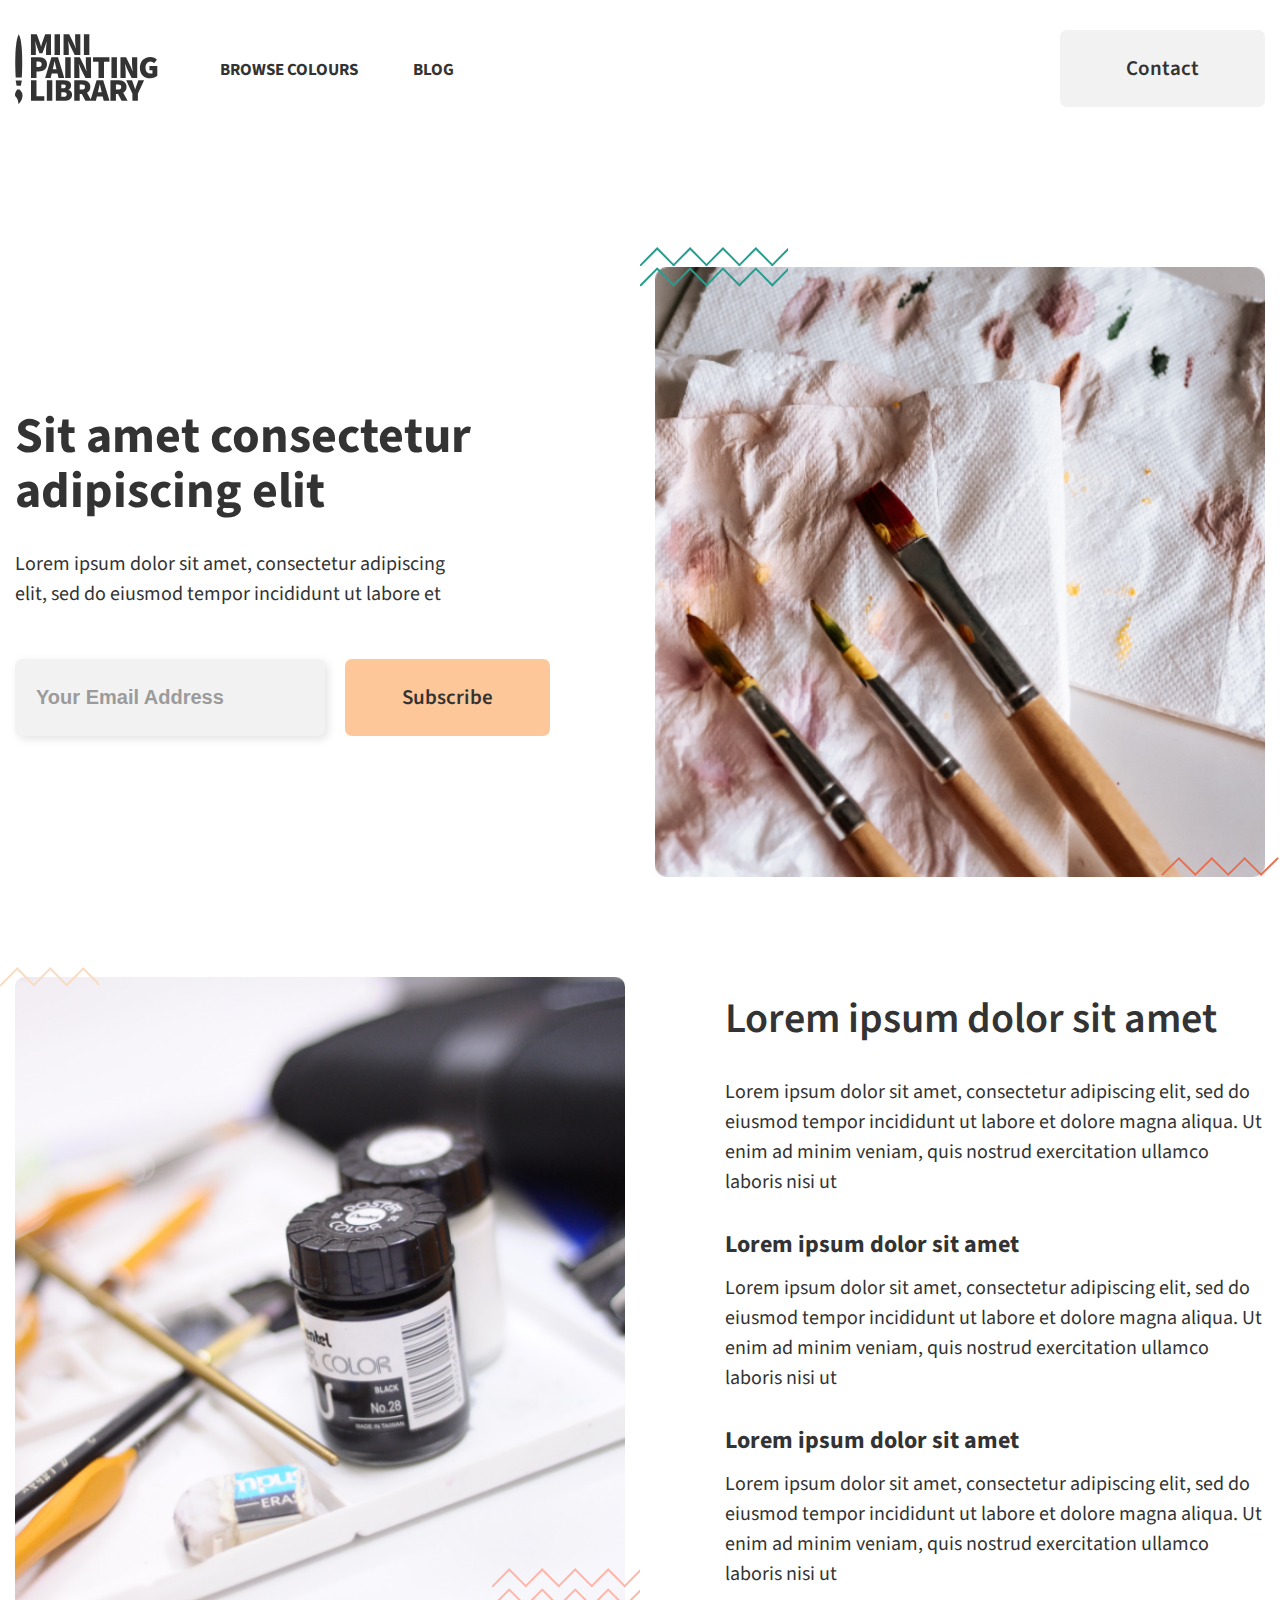
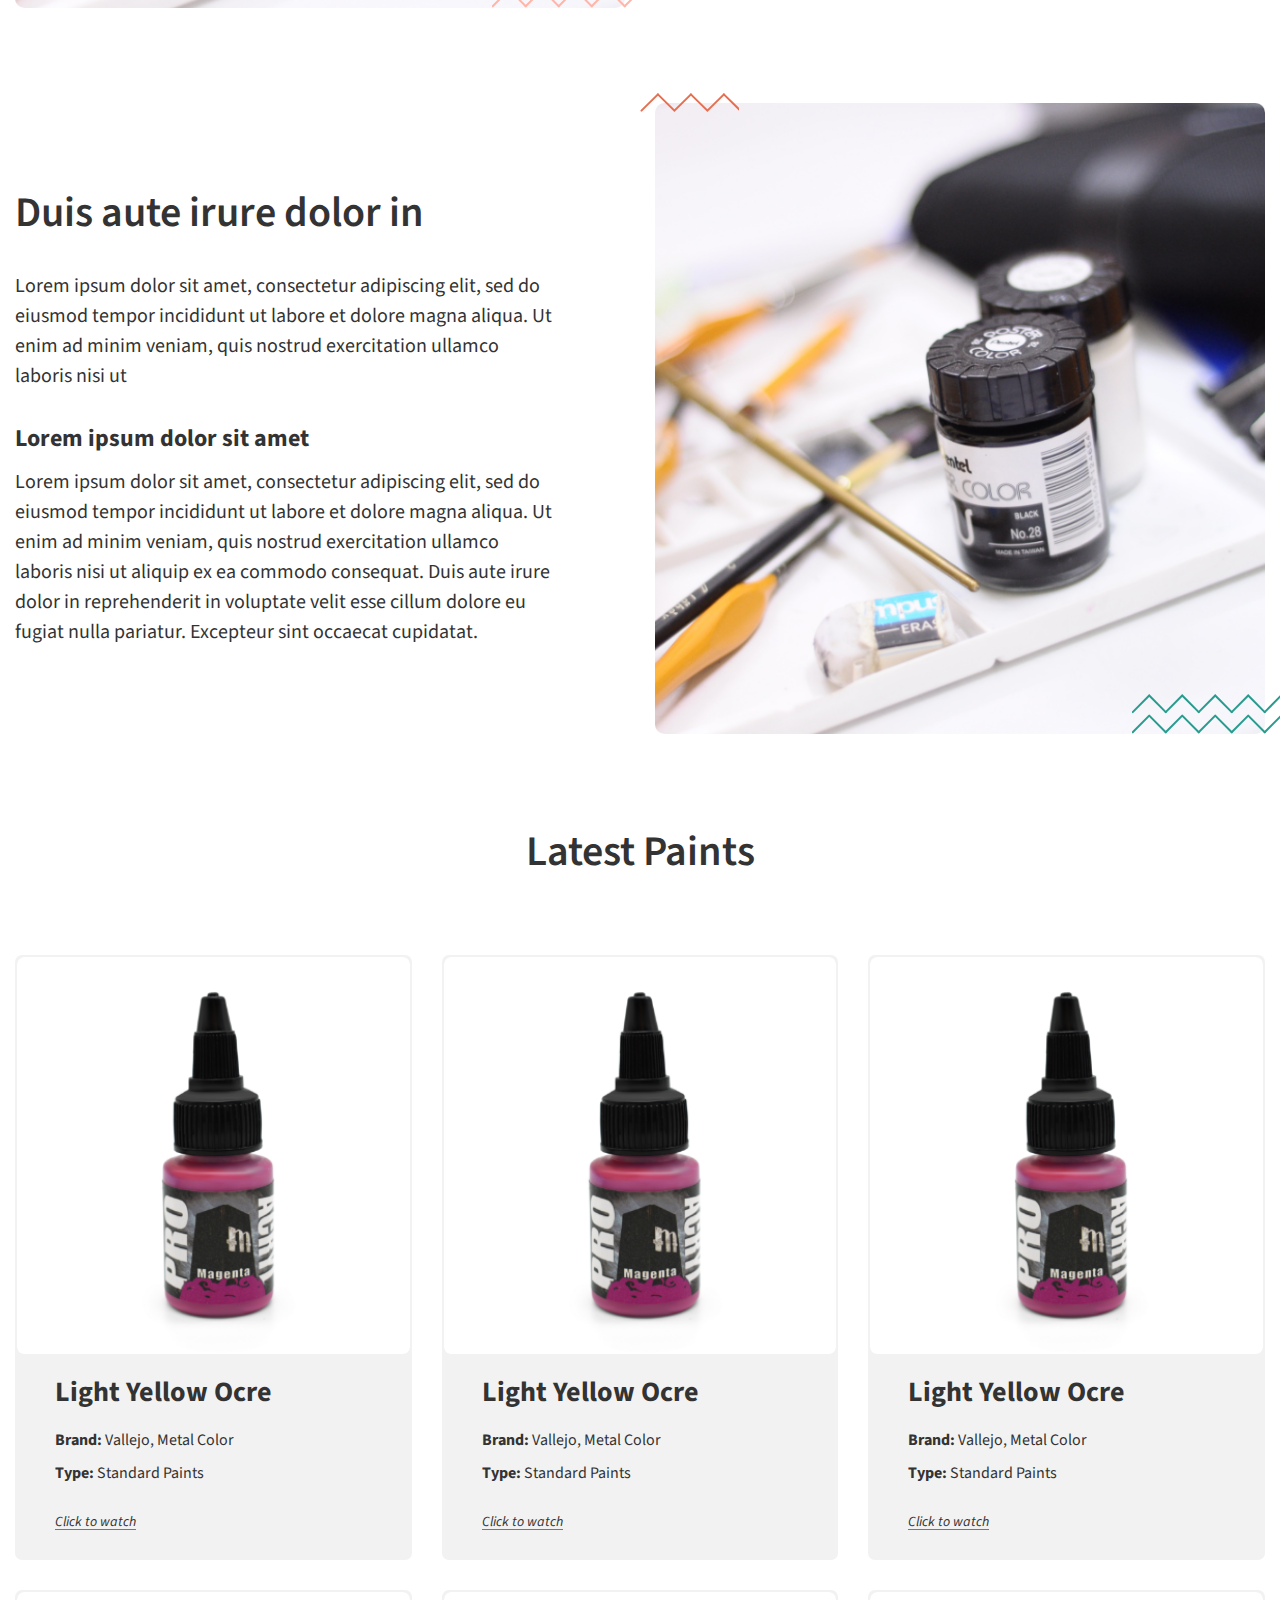
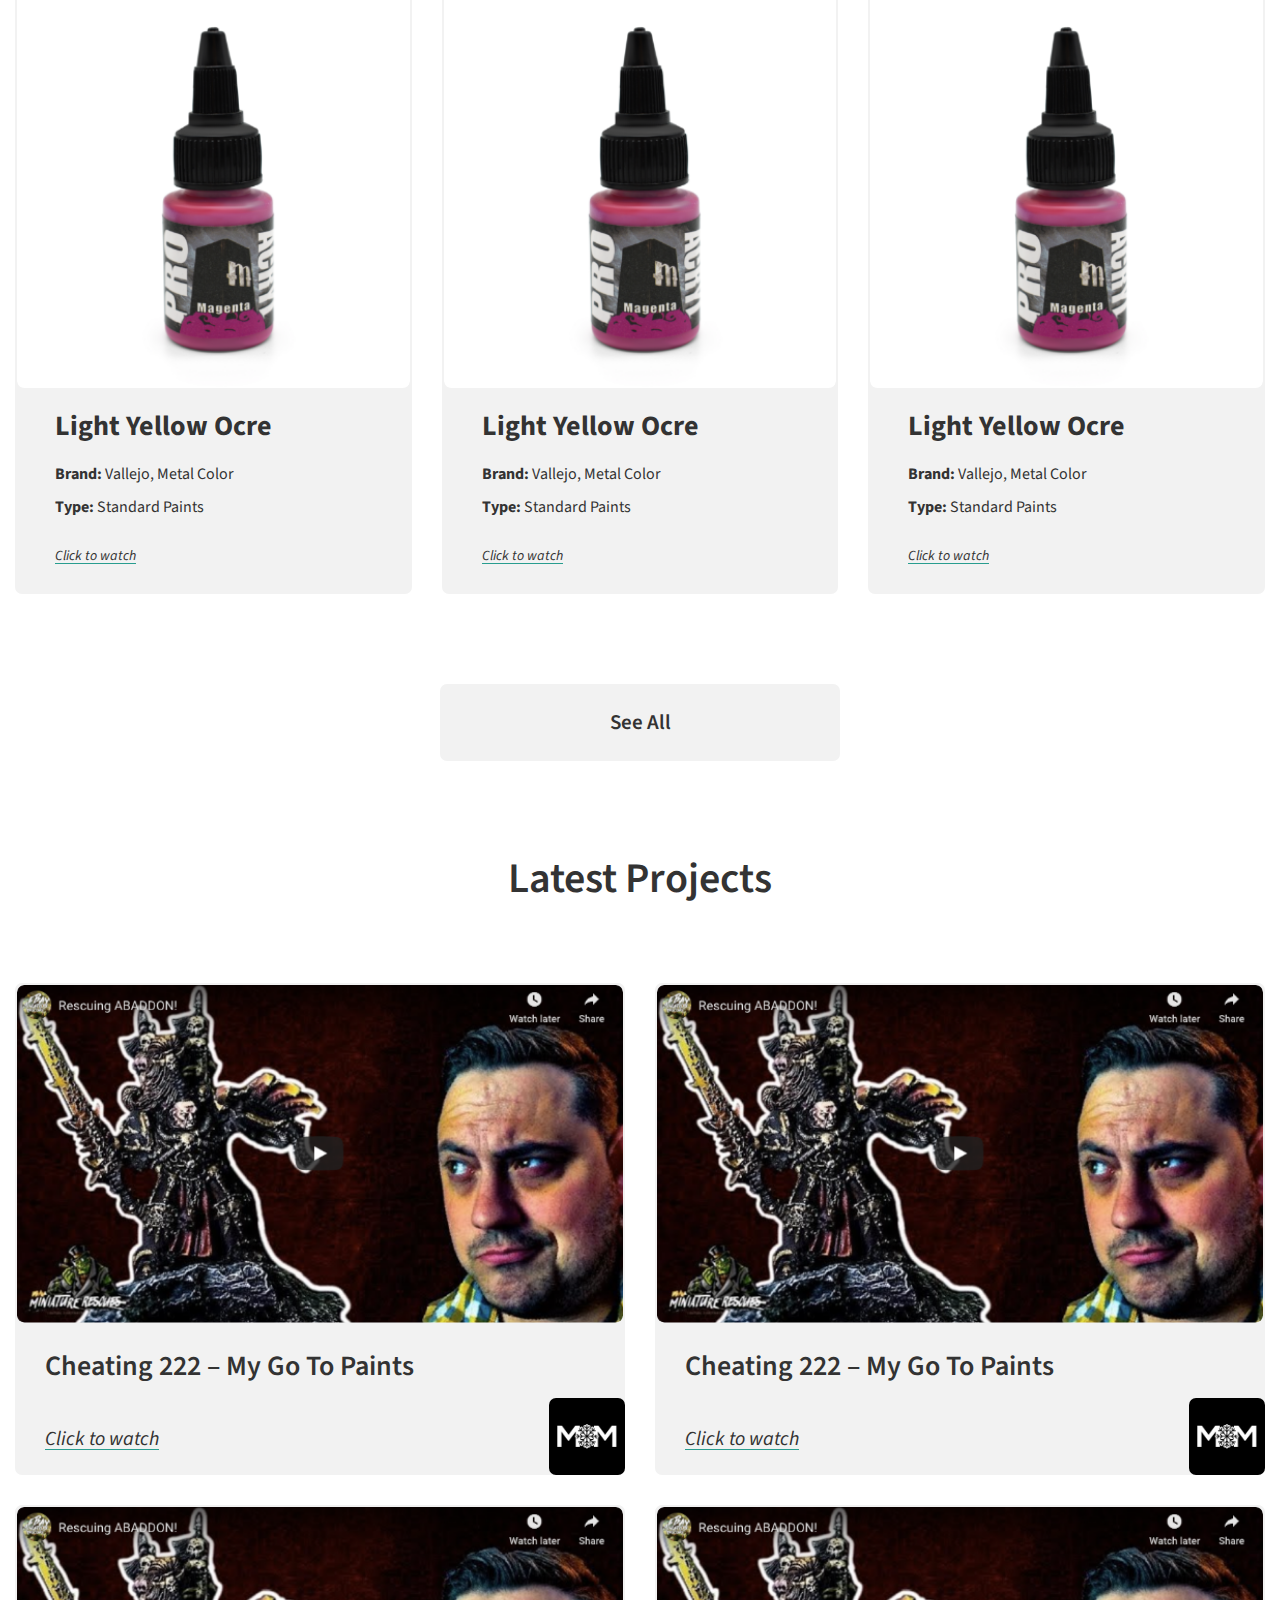
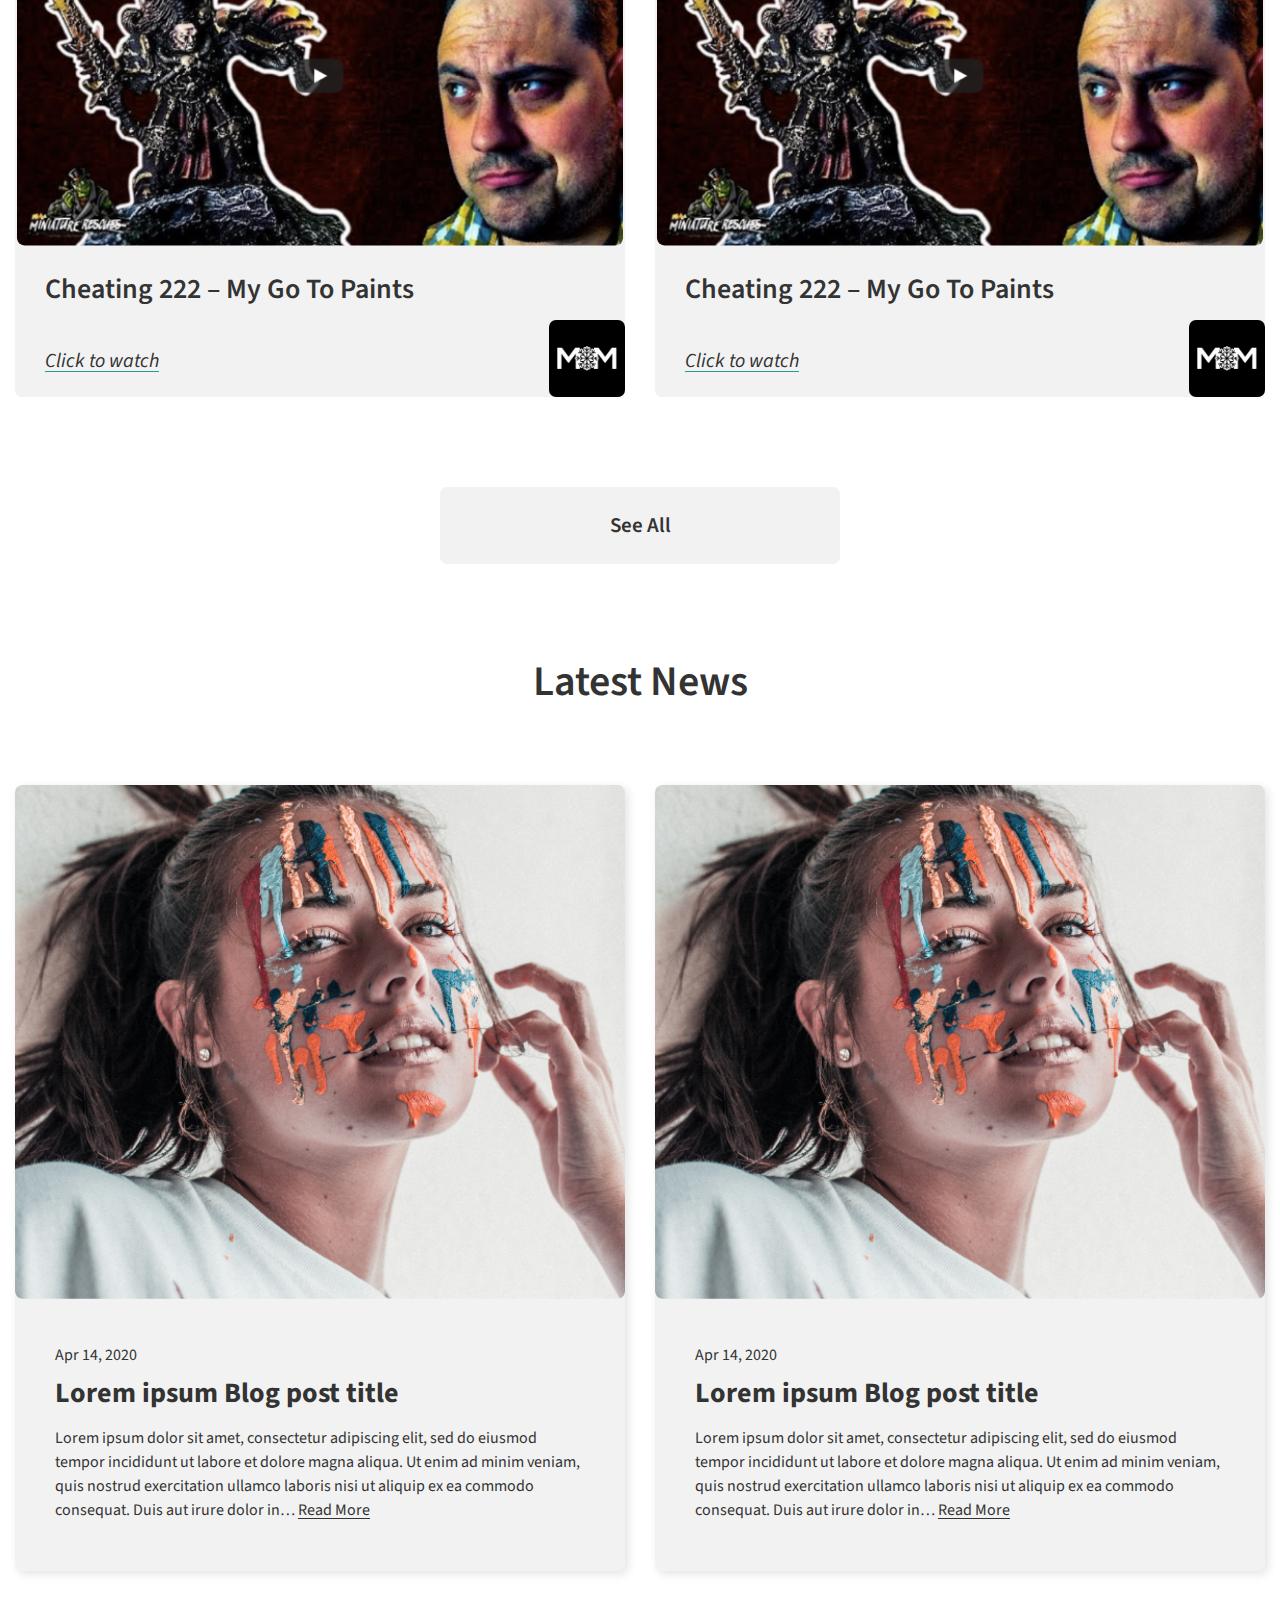
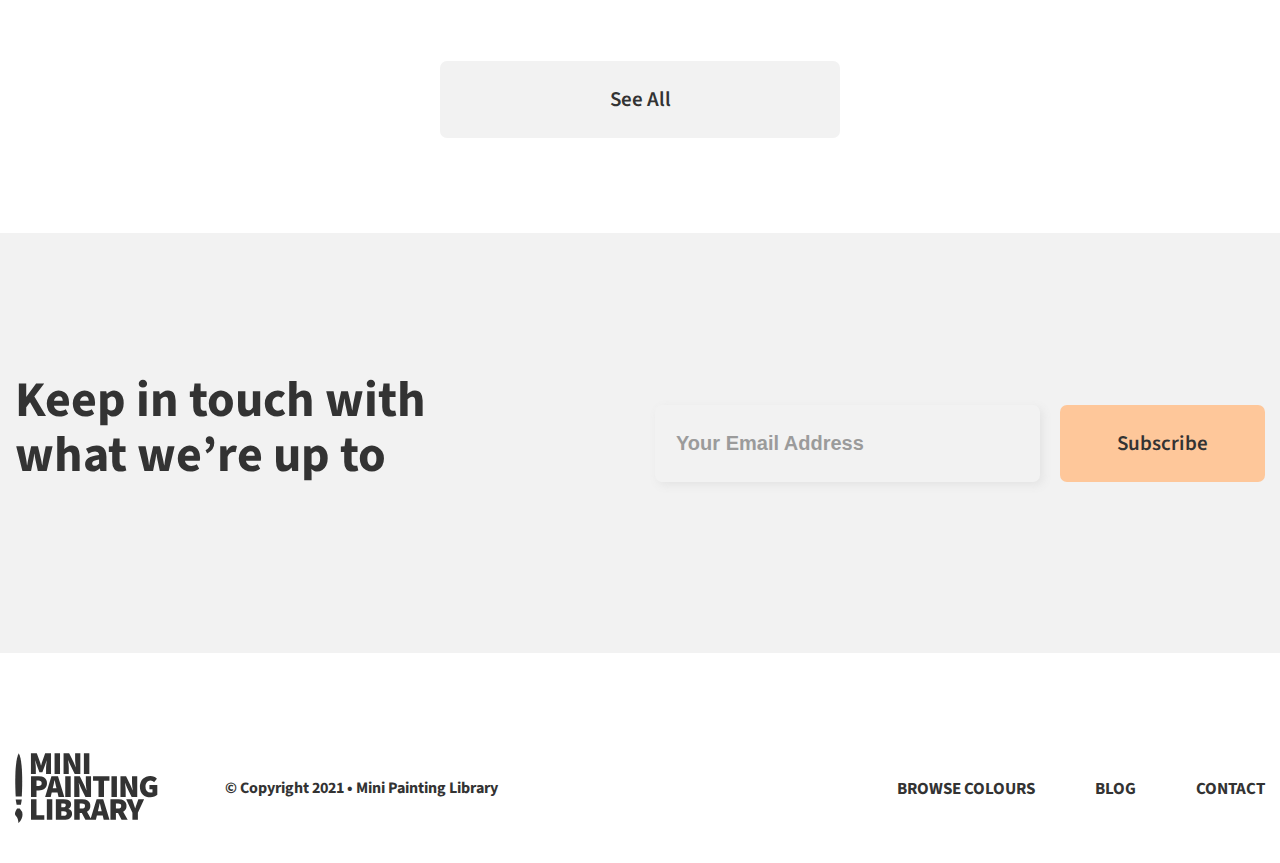
==== commit eac1be0f: "new page design" ====
--- a/index.html
+++ b/index.html
@@ -120,93 +120,93 @@
 					<div class="row">
 						<div class="col-sm-6 col-lg-4">
 							<div class="product-item">
-								<div class="product-image">
-									<picture>
-										<source media="(min-width:650px)" srcset="assets/images/product-img.png">
-											<source media="(min-width:465px)" srcset="assets/images/product-img.png">
-												<img src="assets/images/product-img.png" alt="" />
-									</picture>
-								</div>
-								<div class="product-dec">
-									<h3><a href="#!">Light Yellow Ocre</a></h3>
-									<p><strong>Brand:</strong> Vallejo, Metal Color</p>
-									<p><strong>Type:</strong> Standard Paints</p> <a href="#!" class="add-to-watch">Click to watch</a>
-								</div>
-							</div>
-						</div>
-						<div class="col-sm-6 col-lg-4">
-							<div class="product-item">
-								<div class="product-image">
-									<picture>
-										<source media="(min-width:650px)" srcset="assets/images/product-img.png">
-											<source media="(min-width:465px)" srcset="assets/images/product-img.png">
-												<img src="assets/images/product-img.png" alt="" />
-									</picture>
-								</div>
-								<div class="product-dec">
-									<h3><a href="#!">Light Yellow Ocre</a></h3>
-									<p><strong>Brand:</strong> Vallejo, Metal Color</p>
-									<p><strong>Type:</strong> Standard Paints</p> <a href="#!" class="add-to-watch">Click to watch</a>
-								</div>
-							</div>
-						</div>
-						<div class="col-sm-6 col-lg-4">
-							<div class="product-item">
-								<div class="product-image">
-									<picture>
-										<source media="(min-width:650px)" srcset="assets/images/product-img.png">
-											<source media="(min-width:465px)" srcset="assets/images/product-img.png">
-												<img src="assets/images/product-img.png" alt="" />
-									</picture>
-								</div>
-								<div class="product-dec">
-									<h3><a href="#!">Light Yellow Ocre</a></h3>
-									<p><strong>Brand:</strong> Vallejo, Metal Color</p>
-									<p><strong>Type:</strong> Standard Paints</p> <a href="#!" class="add-to-watch">Click to watch</a>
-								</div>
-							</div>
-						</div>
-						<div class="col-sm-6 col-lg-4">
-							<div class="product-item">
-								<div class="product-image">
-									<picture>
-										<source media="(min-width:650px)" srcset="assets/images/product-img.png">
-											<source media="(min-width:465px)" srcset="assets/images/product-img.png">
-												<img src="assets/images/product-img.png" alt="" />
-									</picture>
-								</div>
-								<div class="product-dec">
-									<h3><a href="#!">Light Yellow Ocre</a></h3>
-									<p><strong>Brand:</strong> Vallejo, Metal Color</p>
-									<p><strong>Type:</strong> Standard Paints</p> <a href="#!" class="add-to-watch">Click to watch</a>
-								</div>
-							</div>
-						</div>
-						<div class="col-sm-6 col-lg-4">
-							<div class="product-item">
-								<div class="product-image">
-									<picture>
-										<source media="(min-width:650px)" srcset="assets/images/product-img.png">
-											<source media="(min-width:465px)" srcset="assets/images/product-img.png">
-												<img src="assets/images/product-img.png" alt="" />
-									</picture>
-								</div>
-								<div class="product-dec">
-									<h3><a href="#!">Light Yellow Ocre</a></h3>
-									<p><strong>Brand:</strong> Vallejo, Metal Color</p>
-									<p><strong>Type:</strong> Standard Paints</p> <a href="#!" class="add-to-watch">Click to watch</a>
-								</div>
-							</div>
-						</div>
-						<div class="col-sm-6 col-lg-4">
-							<div class="product-item">
-								<div class="product-image">
-									<picture>
-										<source media="(min-width:650px)" srcset="assets/images/product-img.png">
-											<source media="(min-width:465px)" srcset="assets/images/product-img.png">
-												<img src="assets/images/product-img.png" alt="" />
-									</picture>
-								</div>
+								<a href="#!" class="product-image">
+									<picture>
+										<source media="(min-width:650px)" srcset="assets/images/product-img.png">
+											<source media="(min-width:465px)" srcset="assets/images/product-img.png">
+												<img src="assets/images/product-img.png" alt="" />
+									</picture>
+								</a>
+								<div class="product-dec">
+									<h3><a href="#!">Light Yellow Ocre</a></h3>
+									<p><strong>Brand:</strong> Vallejo, Metal Color</p>
+									<p><strong>Type:</strong> Standard Paints</p> <a href="#!" class="add-to-watch">Click to watch</a>
+								</div>
+							</div>
+						</div>
+						<div class="col-sm-6 col-lg-4">
+							<div class="product-item">
+								<a href="#!" class="product-image">
+									<picture>
+										<source media="(min-width:650px)" srcset="assets/images/product-img.png">
+											<source media="(min-width:465px)" srcset="assets/images/product-img.png">
+												<img src="assets/images/product-img.png" alt="" />
+									</picture>
+								</a>
+								<div class="product-dec">
+									<h3><a href="#!">Light Yellow Ocre</a></h3>
+									<p><strong>Brand:</strong> Vallejo, Metal Color</p>
+									<p><strong>Type:</strong> Standard Paints</p> <a href="#!" class="add-to-watch">Click to watch</a>
+								</div>
+							</div>
+						</div>
+						<div class="col-sm-6 col-lg-4">
+							<div class="product-item">
+								<a href="#!" class="product-image">
+									<picture>
+										<source media="(min-width:650px)" srcset="assets/images/product-img.png">
+											<source media="(min-width:465px)" srcset="assets/images/product-img.png">
+												<img src="assets/images/product-img.png" alt="" />
+									</picture>
+								</a>
+								<div class="product-dec">
+									<h3><a href="#!">Light Yellow Ocre</a></h3>
+									<p><strong>Brand:</strong> Vallejo, Metal Color</p>
+									<p><strong>Type:</strong> Standard Paints</p> <a href="#!" class="add-to-watch">Click to watch</a>
+								</div>
+							</div>
+						</div>
+						<div class="col-sm-6 col-lg-4">
+							<div class="product-item">
+								<a href="#!" class="product-image">
+									<picture>
+										<source media="(min-width:650px)" srcset="assets/images/product-img.png">
+											<source media="(min-width:465px)" srcset="assets/images/product-img.png">
+												<img src="assets/images/product-img.png" alt="" />
+									</picture>
+								</a>
+								<div class="product-dec">
+									<h3><a href="#!">Light Yellow Ocre</a></h3>
+									<p><strong>Brand:</strong> Vallejo, Metal Color</p>
+									<p><strong>Type:</strong> Standard Paints</p> <a href="#!" class="add-to-watch">Click to watch</a>
+								</div>
+							</div>
+						</div>
+						<div class="col-sm-6 col-lg-4">
+							<div class="product-item">
+								<a href="#!" class="product-image">
+									<picture>
+										<source media="(min-width:650px)" srcset="assets/images/product-img.png">
+											<source media="(min-width:465px)" srcset="assets/images/product-img.png">
+												<img src="assets/images/product-img.png" alt="" />
+									</picture>
+								</a>
+								<div class="product-dec">
+									<h3><a href="#!">Light Yellow Ocre</a></h3>
+									<p><strong>Brand:</strong> Vallejo, Metal Color</p>
+									<p><strong>Type:</strong> Standard Paints</p> <a href="#!" class="add-to-watch">Click to watch</a>
+								</div>
+							</div>
+						</div>
+						<div class="col-sm-6 col-lg-4">
+							<div class="product-item">
+								<a href="#!" class="product-image">
+									<picture>
+										<source media="(min-width:650px)" srcset="assets/images/product-img.png">
+											<source media="(min-width:465px)" srcset="assets/images/product-img.png">
+												<img src="assets/images/product-img.png" alt="" />
+									</picture>
+								</a>
 								<div class="product-dec">
 									<h3><a href="#!">Light Yellow Ocre</a></h3>
 									<p><strong>Brand:</strong> Vallejo, Metal Color</p>
@@ -330,13 +330,13 @@
 					<div class="row">
 						<div class="col-sm-6 col-lg-6">
 							<div class="blog-card">
-								<div class="blog-image">
+								<a href="#!" class="blog-image">
 									<picture>
 										<source media="(min-width:650px)" srcset="assets/images/blog-img.png">
 											<source media="(min-width:465px)" srcset="assets/images/blog-img.png">
 												<img src="assets/images/blog-img.png" alt="" />
 									</picture>
-								</div>
+								</a>
 								<div class="blog-dec"> <span class="date-text">Apr 14, 2020</span>
 									<h3><a href="#!">Lorem ipsum Blog post title</a></h3>
 									<p>Lorem ipsum dolor sit amet, consectetur adipiscing elit, sed do eiusmod tempor incididunt ut labore et dolore magna aliqua. Ut enim ad minim veniam, quis nostrud exercitation ullamco laboris nisi ut aliquip ex ea commodo consequat. Duis aut irure dolor in… <a href="#!" class="read-more">Read More</a>
@@ -346,13 +346,13 @@
 						</div>
 						<div class="col-sm-6 col-lg-6">
 							<div class="blog-card">
-								<div class="blog-image">
+								<a href="#!" class="blog-image">
 									<picture>
 										<source media="(min-width:650px)" srcset="assets/images/blog-img.png">
 											<source media="(min-width:465px)" srcset="assets/images/blog-img.png">
 												<img src="assets/images/blog-img.png" alt="" />
 									</picture>
-								</div>
+								</a>
 								<div class="blog-dec"> <span class="date-text">Apr 14, 2020</span>
 									<h3><a href="#!">Lorem ipsum Blog post title</a></h3>
 									<p>Lorem ipsum dolor sit amet, consectetur adipiscing elit, sed do eiusmod tempor incididunt ut labore et dolore magna aliqua. Ut enim ad minim veniam, quis nostrud exercitation ullamco laboris nisi ut aliquip ex ea commodo consequat. Duis aut irure dolor in… <a href="#!" class="read-more">Read More</a>
--- a/assets/css/main.css
+++ b/assets/css/main.css
@@ -1,2 +1,2 @@
-@import url("//fonts.googleapis.com/css2?family=Source+Sans+Pro:wght@400;600;700&display=swap");.row{display:-ms-flexbox;display:flex;-ms-flex-wrap:wrap;flex-wrap:wrap;margin-right:-15px;margin-left:-15px}.no-gutters{margin-right:0;margin-left:0}.no-gutters>.col,.no-gutters>[class*=col-]{padding-right:0;padding-left:0}.col,.col-1,.col-10,.col-11,.col-12,.col-2,.col-3,.col-4,.col-5,.col-6,.col-7,.col-8,.col-9,.col-auto,.col-lg,.col-lg-1,.col-lg-10,.col-lg-11,.col-lg-12,.col-lg-2,.col-lg-3,.col-lg-4,.col-lg-5,.col-lg-6,.col-lg-7,.col-lg-8,.col-lg-9,.col-lg-auto,.col-md,.col-md-1,.col-md-10,.col-md-11,.col-md-12,.col-md-2,.col-md-3,.col-md-4,.col-md-5,.col-md-6,.col-md-7,.col-md-8,.col-md-9,.col-md-auto,.col-sm,.col-sm-1,.col-sm-10,.col-sm-11,.col-sm-12,.col-sm-2,.col-sm-3,.col-sm-4,.col-sm-5,.col-sm-6,.col-sm-7,.col-sm-8,.col-sm-9,.col-sm-auto,.col-xl,.col-xl-1,.col-xl-10,.col-xl-11,.col-xl-12,.col-xl-2,.col-xl-3,.col-xl-4,.col-xl-5,.col-xl-6,.col-xl-7,.col-xl-8,.col-xl-9,.col-xl-auto{position:relative;width:100%;padding-right:15px;padding-left:15px}.col{-ms-flex-preferred-size:0;flex-basis:0;-ms-flex-positive:1;flex-grow:1;min-width:0;max-width:100%}.row-cols-1>*{-ms-flex:0 0 100%;flex:0 0 100%;max-width:100%}.row-cols-2>*{-ms-flex:0 0 50%;flex:0 0 50%;max-width:50%}.row-cols-3>*{-ms-flex:0 0 33.333333%;flex:0 0 33.333333%;max-width:33.333333%}.row-cols-4>*{-ms-flex:0 0 25%;flex:0 0 25%;max-width:25%}.row-cols-5>*{-ms-flex:0 0 20%;flex:0 0 20%;max-width:20%}.row-cols-6>*{-ms-flex:0 0 16.666667%;flex:0 0 16.666667%;max-width:16.666667%}.col-auto{-ms-flex:0 0 auto;flex:0 0 auto;width:auto;max-width:100%}.col-1{-ms-flex:0 0 8.333333%;flex:0 0 8.333333%;max-width:8.333333%}.col-2{-ms-flex:0 0 16.666667%;flex:0 0 16.666667%;max-width:16.666667%}.col-3{-ms-flex:0 0 25%;flex:0 0 25%;max-width:25%}.col-4{-ms-flex:0 0 33.333333%;flex:0 0 33.333333%;max-width:33.333333%}.col-5{-ms-flex:0 0 41.666667%;flex:0 0 41.666667%;max-width:41.666667%}.col-6{-ms-flex:0 0 50%;flex:0 0 50%;max-width:50%}.col-7{-ms-flex:0 0 58.333333%;flex:0 0 58.333333%;max-width:58.333333%}.col-8{-ms-flex:0 0 66.666667%;flex:0 0 66.666667%;max-width:66.666667%}.col-9{-ms-flex:0 0 75%;flex:0 0 75%;max-width:75%}.col-10{-ms-flex:0 0 83.333333%;flex:0 0 83.333333%;max-width:83.333333%}.col-11{-ms-flex:0 0 91.666667%;flex:0 0 91.666667%;max-width:91.666667%}.col-12{-ms-flex:0 0 100%;flex:0 0 100%;max-width:100%}.order-first{-ms-flex-order:-1;order:-1}.order-last{-ms-flex-order:13;order:13}.order-0{-ms-flex-order:0;order:0}.order-1{-ms-flex-order:1;order:1}.order-2{-ms-flex-order:2;order:2}.order-3{-ms-flex-order:3;order:3}.order-4{-ms-flex-order:4;order:4}.order-5{-ms-flex-order:5;order:5}.order-6{-ms-flex-order:6;order:6}.order-7{-ms-flex-order:7;order:7}.order-8{-ms-flex-order:8;order:8}.order-9{-ms-flex-order:9;order:9}.order-10{-ms-flex-order:10;order:10}.order-11{-ms-flex-order:11;order:11}.order-12{-ms-flex-order:12;order:12}.offset-1{margin-left:8.333333%}.offset-2{margin-left:16.666667%}.offset-3{margin-left:25%}.offset-4{margin-left:33.333333%}.offset-5{margin-left:41.666667%}.offset-6{margin-left:50%}.offset-7{margin-left:58.333333%}.offset-8{margin-left:66.666667%}.offset-9{margin-left:75%}.offset-10{margin-left:83.333333%}.offset-11{margin-left:91.666667%}@media (min-width: 576px){.col-sm{-ms-flex-preferred-size:0;flex-basis:0;-ms-flex-positive:1;flex-grow:1;min-width:0;max-width:100%}.row-cols-sm-1>*{-ms-flex:0 0 100%;flex:0 0 100%;max-width:100%}.row-cols-sm-2>*{-ms-flex:0 0 50%;flex:0 0 50%;max-width:50%}.row-cols-sm-3>*{-ms-flex:0 0 33.333333%;flex:0 0 33.333333%;max-width:33.333333%}.row-cols-sm-4>*{-ms-flex:0 0 25%;flex:0 0 25%;max-width:25%}.row-cols-sm-5>*{-ms-flex:0 0 20%;flex:0 0 20%;max-width:20%}.row-cols-sm-6>*{-ms-flex:0 0 16.666667%;flex:0 0 16.666667%;max-width:16.666667%}.col-sm-auto{-ms-flex:0 0 auto;flex:0 0 auto;width:auto;max-width:100%}.col-sm-1{-ms-flex:0 0 8.333333%;flex:0 0 8.333333%;max-width:8.333333%}.col-sm-2{-ms-flex:0 0 16.666667%;flex:0 0 16.666667%;max-width:16.666667%}.col-sm-3{-ms-flex:0 0 25%;flex:0 0 25%;max-width:25%}.col-sm-4{-ms-flex:0 0 33.333333%;flex:0 0 33.333333%;max-width:33.333333%}.col-sm-5{-ms-flex:0 0 41.666667%;flex:0 0 41.666667%;max-width:41.666667%}.col-sm-6{-ms-flex:0 0 50%;flex:0 0 50%;max-width:50%}.col-sm-7{-ms-flex:0 0 58.333333%;flex:0 0 58.333333%;max-width:58.333333%}.col-sm-8{-ms-flex:0 0 66.666667%;flex:0 0 66.666667%;max-width:66.666667%}.col-sm-9{-ms-flex:0 0 75%;flex:0 0 75%;max-width:75%}.col-sm-10{-ms-flex:0 0 83.333333%;flex:0 0 83.333333%;max-width:83.333333%}.col-sm-11{-ms-flex:0 0 91.666667%;flex:0 0 91.666667%;max-width:91.666667%}.col-sm-12{-ms-flex:0 0 100%;flex:0 0 100%;max-width:100%}.order-sm-first{-ms-flex-order:-1;order:-1}.order-sm-last{-ms-flex-order:13;order:13}.order-sm-0{-ms-flex-order:0;order:0}.order-sm-1{-ms-flex-order:1;order:1}.order-sm-2{-ms-flex-order:2;order:2}.order-sm-3{-ms-flex-order:3;order:3}.order-sm-4{-ms-flex-order:4;order:4}.order-sm-5{-ms-flex-order:5;order:5}.order-sm-6{-ms-flex-order:6;order:6}.order-sm-7{-ms-flex-order:7;order:7}.order-sm-8{-ms-flex-order:8;order:8}.order-sm-9{-ms-flex-order:9;order:9}.order-sm-10{-ms-flex-order:10;order:10}.order-sm-11{-ms-flex-order:11;order:11}.order-sm-12{-ms-flex-order:12;order:12}.offset-sm-0{margin-left:0}.offset-sm-1{margin-left:8.333333%}.offset-sm-2{margin-left:16.666667%}.offset-sm-3{margin-left:25%}.offset-sm-4{margin-left:33.333333%}.offset-sm-5{margin-left:41.666667%}.offset-sm-6{margin-left:50%}.offset-sm-7{margin-left:58.333333%}.offset-sm-8{margin-left:66.666667%}.offset-sm-9{margin-left:75%}.offset-sm-10{margin-left:83.333333%}.offset-sm-11{margin-left:91.666667%}}@media (min-width: 768px){.col-md{-ms-flex-preferred-size:0;flex-basis:0;-ms-flex-positive:1;flex-grow:1;min-width:0;max-width:100%}.row-cols-md-1>*{-ms-flex:0 0 100%;flex:0 0 100%;max-width:100%}.row-cols-md-2>*{-ms-flex:0 0 50%;flex:0 0 50%;max-width:50%}.row-cols-md-3>*{-ms-flex:0 0 33.333333%;flex:0 0 33.333333%;max-width:33.333333%}.row-cols-md-4>*{-ms-flex:0 0 25%;flex:0 0 25%;max-width:25%}.row-cols-md-5>*{-ms-flex:0 0 20%;flex:0 0 20%;max-width:20%}.row-cols-md-6>*{-ms-flex:0 0 16.666667%;flex:0 0 16.666667%;max-width:16.666667%}.col-md-auto{-ms-flex:0 0 auto;flex:0 0 auto;width:auto;max-width:100%}.col-md-1{-ms-flex:0 0 8.333333%;flex:0 0 8.333333%;max-width:8.333333%}.col-md-2{-ms-flex:0 0 16.666667%;flex:0 0 16.666667%;max-width:16.666667%}.col-md-3{-ms-flex:0 0 25%;flex:0 0 25%;max-width:25%}.col-md-4{-ms-flex:0 0 33.333333%;flex:0 0 33.333333%;max-width:33.333333%}.col-md-5{-ms-flex:0 0 41.666667%;flex:0 0 41.666667%;max-width:41.666667%}.col-md-6{-ms-flex:0 0 50%;flex:0 0 50%;max-width:50%}.col-md-7{-ms-flex:0 0 58.333333%;flex:0 0 58.333333%;max-width:58.333333%}.col-md-8{-ms-flex:0 0 66.666667%;flex:0 0 66.666667%;max-width:66.666667%}.col-md-9{-ms-flex:0 0 75%;flex:0 0 75%;max-width:75%}.col-md-10{-ms-flex:0 0 83.333333%;flex:0 0 83.333333%;max-width:83.333333%}.col-md-11{-ms-flex:0 0 91.666667%;flex:0 0 91.666667%;max-width:91.666667%}.col-md-12{-ms-flex:0 0 100%;flex:0 0 100%;max-width:100%}.order-md-first{-ms-flex-order:-1;order:-1}.order-md-last{-ms-flex-order:13;order:13}.order-md-0{-ms-flex-order:0;order:0}.order-md-1{-ms-flex-order:1;order:1}.order-md-2{-ms-flex-order:2;order:2}.order-md-3{-ms-flex-order:3;order:3}.order-md-4{-ms-flex-order:4;order:4}.order-md-5{-ms-flex-order:5;order:5}.order-md-6{-ms-flex-order:6;order:6}.order-md-7{-ms-flex-order:7;order:7}.order-md-8{-ms-flex-order:8;order:8}.order-md-9{-ms-flex-order:9;order:9}.order-md-10{-ms-flex-order:10;order:10}.order-md-11{-ms-flex-order:11;order:11}.order-md-12{-ms-flex-order:12;order:12}.offset-md-0{margin-left:0}.offset-md-1{margin-left:8.333333%}.offset-md-2{margin-left:16.666667%}.offset-md-3{margin-left:25%}.offset-md-4{margin-left:33.333333%}.offset-md-5{margin-left:41.666667%}.offset-md-6{margin-left:50%}.offset-md-7{margin-left:58.333333%}.offset-md-8{margin-left:66.666667%}.offset-md-9{margin-left:75%}.offset-md-10{margin-left:83.333333%}.offset-md-11{margin-left:91.666667%}}@media (min-width: 992px){.col-lg{-ms-flex-preferred-size:0;flex-basis:0;-ms-flex-positive:1;flex-grow:1;min-width:0;max-width:100%}.row-cols-lg-1>*{-ms-flex:0 0 100%;flex:0 0 100%;max-width:100%}.row-cols-lg-2>*{-ms-flex:0 0 50%;flex:0 0 50%;max-width:50%}.row-cols-lg-3>*{-ms-flex:0 0 33.333333%;flex:0 0 33.333333%;max-width:33.333333%}.row-cols-lg-4>*{-ms-flex:0 0 25%;flex:0 0 25%;max-width:25%}.row-cols-lg-5>*{-ms-flex:0 0 20%;flex:0 0 20%;max-width:20%}.row-cols-lg-6>*{-ms-flex:0 0 16.666667%;flex:0 0 16.666667%;max-width:16.666667%}.col-lg-auto{-ms-flex:0 0 auto;flex:0 0 auto;width:auto;max-width:100%}.col-lg-1{-ms-flex:0 0 8.333333%;flex:0 0 8.333333%;max-width:8.333333%}.col-lg-2{-ms-flex:0 0 16.666667%;flex:0 0 16.666667%;max-width:16.666667%}.col-lg-3{-ms-flex:0 0 25%;flex:0 0 25%;max-width:25%}.col-lg-4{-ms-flex:0 0 33.333333%;flex:0 0 33.333333%;max-width:33.333333%}.col-lg-5{-ms-flex:0 0 41.666667%;flex:0 0 41.666667%;max-width:41.666667%}.col-lg-6{-ms-flex:0 0 50%;flex:0 0 50%;max-width:50%}.col-lg-7{-ms-flex:0 0 58.333333%;flex:0 0 58.333333%;max-width:58.333333%}.col-lg-8{-ms-flex:0 0 66.666667%;flex:0 0 66.666667%;max-width:66.666667%}.col-lg-9{-ms-flex:0 0 75%;flex:0 0 75%;max-width:75%}.col-lg-10{-ms-flex:0 0 83.333333%;flex:0 0 83.333333%;max-width:83.333333%}.col-lg-11{-ms-flex:0 0 91.666667%;flex:0 0 91.666667%;max-width:91.666667%}.col-lg-12{-ms-flex:0 0 100%;flex:0 0 100%;max-width:100%}.order-lg-first{-ms-flex-order:-1;order:-1}.order-lg-last{-ms-flex-order:13;order:13}.order-lg-0{-ms-flex-order:0;order:0}.order-lg-1{-ms-flex-order:1;order:1}.order-lg-2{-ms-flex-order:2;order:2}.order-lg-3{-ms-flex-order:3;order:3}.order-lg-4{-ms-flex-order:4;order:4}.order-lg-5{-ms-flex-order:5;order:5}.order-lg-6{-ms-flex-order:6;order:6}.order-lg-7{-ms-flex-order:7;order:7}.order-lg-8{-ms-flex-order:8;order:8}.order-lg-9{-ms-flex-order:9;order:9}.order-lg-10{-ms-flex-order:10;order:10}.order-lg-11{-ms-flex-order:11;order:11}.order-lg-12{-ms-flex-order:12;order:12}.offset-lg-0{margin-left:0}.offset-lg-1{margin-left:8.333333%}.offset-lg-2{margin-left:16.666667%}.offset-lg-3{margin-left:25%}.offset-lg-4{margin-left:33.333333%}.offset-lg-5{margin-left:41.666667%}.offset-lg-6{margin-left:50%}.offset-lg-7{margin-left:58.333333%}.offset-lg-8{margin-left:66.666667%}.offset-lg-9{margin-left:75%}.offset-lg-10{margin-left:83.333333%}.offset-lg-11{margin-left:91.666667%}}@media (min-width: 1200px){.col-xl{-ms-flex-preferred-size:0;flex-basis:0;-ms-flex-positive:1;flex-grow:1;min-width:0;max-width:100%}.row-cols-xl-1>*{-ms-flex:0 0 100%;flex:0 0 100%;max-width:100%}.row-cols-xl-2>*{-ms-flex:0 0 50%;flex:0 0 50%;max-width:50%}.row-cols-xl-3>*{-ms-flex:0 0 33.333333%;flex:0 0 33.333333%;max-width:33.333333%}.row-cols-xl-4>*{-ms-flex:0 0 25%;flex:0 0 25%;max-width:25%}.row-cols-xl-5>*{-ms-flex:0 0 20%;flex:0 0 20%;max-width:20%}.row-cols-xl-6>*{-ms-flex:0 0 16.666667%;flex:0 0 16.666667%;max-width:16.666667%}.col-xl-auto{-ms-flex:0 0 auto;flex:0 0 auto;width:auto;max-width:100%}.col-xl-1{-ms-flex:0 0 8.333333%;flex:0 0 8.333333%;max-width:8.333333%}.col-xl-2{-ms-flex:0 0 16.666667%;flex:0 0 16.666667%;max-width:16.666667%}.col-xl-3{-ms-flex:0 0 25%;flex:0 0 25%;max-width:25%}.col-xl-4{-ms-flex:0 0 33.333333%;flex:0 0 33.333333%;max-width:33.333333%}.col-xl-5{-ms-flex:0 0 41.666667%;flex:0 0 41.666667%;max-width:41.666667%}.col-xl-6{-ms-flex:0 0 50%;flex:0 0 50%;max-width:50%}.col-xl-7{-ms-flex:0 0 58.333333%;flex:0 0 58.333333%;max-width:58.333333%}.col-xl-8{-ms-flex:0 0 66.666667%;flex:0 0 66.666667%;max-width:66.666667%}.col-xl-9{-ms-flex:0 0 75%;flex:0 0 75%;max-width:75%}.col-xl-10{-ms-flex:0 0 83.333333%;flex:0 0 83.333333%;max-width:83.333333%}.col-xl-11{-ms-flex:0 0 91.666667%;flex:0 0 91.666667%;max-width:91.666667%}.col-xl-12{-ms-flex:0 0 100%;flex:0 0 100%;max-width:100%}.order-xl-first{-ms-flex-order:-1;order:-1}.order-xl-last{-ms-flex-order:13;order:13}.order-xl-0{-ms-flex-order:0;order:0}.order-xl-1{-ms-flex-order:1;order:1}.order-xl-2{-ms-flex-order:2;order:2}.order-xl-3{-ms-flex-order:3;order:3}.order-xl-4{-ms-flex-order:4;order:4}.order-xl-5{-ms-flex-order:5;order:5}.order-xl-6{-ms-flex-order:6;order:6}.order-xl-7{-ms-flex-order:7;order:7}.order-xl-8{-ms-flex-order:8;order:8}.order-xl-9{-ms-flex-order:9;order:9}.order-xl-10{-ms-flex-order:10;order:10}.order-xl-11{-ms-flex-order:11;order:11}.order-xl-12{-ms-flex-order:12;order:12}.offset-xl-0{margin-left:0}.offset-xl-1{margin-left:8.333333%}.offset-xl-2{margin-left:16.666667%}.offset-xl-3{margin-left:25%}.offset-xl-4{margin-left:33.333333%}.offset-xl-5{margin-left:41.666667%}.offset-xl-6{margin-left:50%}.offset-xl-7{margin-left:58.333333%}.offset-xl-8{margin-left:66.666667%}.offset-xl-9{margin-left:75%}.offset-xl-10{margin-left:83.333333%}.offset-xl-11{margin-left:91.666667%}}.site-btn{background-color:#f2f2f2;font-size:21px;font-weight:600;min-width:205px;height:77px;border:none;font-family:"Source Sans Pro",sans-serif;color:#333;border-radius:7px;-moz-border-radius:7px;-webkit-border-radius:7px;display:-webkit-inline-box;display:-webkit-inline-flex;display:-moz-inline-flex;display:-ms-inline-flexbox;display:inline-flex;-webkit-align-items:center;-moz-align-items:center;-ms-align-items:center;-ms-flex-align:center;align-items:center;-webkit-justify-content:center;-moz-justify-content:center;-ms-justify-content:center;justify-content:center;-ms-flex-pack:center;cursor:pointer;-webkit-transition:all .4s ease-in-out;-moz-transition:all .4s ease-in-out;-o-transition:all .4s ease-in-out;transition:all .4s ease-in-out}.site-btn:hover{background-color:#289d8f;color:#fff}@media (max-width: 991px){.site-btn{height:50px;font-size:18px;min-width:130px}}@media (max-width: 991px){.site-btn{height:40px;font-size:15px;min-width:120px}}.main-header{padding:30px 0}.main-header .inner-block{display:-webkit-box;display:-moz-box;display:-ms-flexbox;display:-webkit-flex;display:flex;-webkit-align-items:center;-moz-align-items:center;-ms-align-items:center;-ms-flex-align:center;align-items:center;-webkit-justify-content:space-between;-moz-justify-content:space-between;-ms-justify-content:space-between;justify-content:space-between;-ms-flex-pack:space-between}.main-header .inner-block .header-logo-menu{display:-webkit-box;display:-moz-box;display:-ms-flexbox;display:-webkit-flex;display:flex;-webkit-align-items:center;-moz-align-items:center;-ms-align-items:center;-ms-flex-align:center;align-items:center}.main-header .inner-block .header-logo-menu .logo{display:-webkit-inline-box;display:-webkit-inline-flex;display:-moz-inline-flex;display:-ms-inline-flexbox;display:inline-flex}.main-header .inner-block .header-logo-menu .logo a{display:-webkit-inline-box;display:-webkit-inline-flex;display:-moz-inline-flex;display:-ms-inline-flexbox;display:inline-flex}.main-header .inner-block .header-logo-menu .menu-list{display:-webkit-box;display:-moz-box;display:-ms-flexbox;display:-webkit-flex;display:flex;-webkit-align-items:center;-moz-align-items:center;-ms-align-items:center;-ms-flex-align:center;align-items:center}.main-header .inner-block .header-logo-menu .menu-list li{margin-left:55px}.main-header .inner-block .header-logo-menu .menu-list li a{font-size:17px;font-weight:700;color:#333;display:-webkit-inline-box;display:-webkit-inline-flex;display:-moz-inline-flex;display:-ms-inline-flexbox;display:inline-flex;line-height:1;text-transform:uppercase;-webkit-transition:all .4s ease-in-out;-moz-transition:all .4s ease-in-out;-o-transition:all .4s ease-in-out;transition:all .4s ease-in-out}.main-header .inner-block .header-logo-menu .menu-list li a:hover{color:#289d8f}.main-header .inner-block .header-right{display:-webkit-box;display:-moz-box;display:-ms-flexbox;display:-webkit-flex;display:flex;-webkit-align-items:center;-moz-align-items:center;-ms-align-items:center;-ms-flex-align:center;align-items:center}@media (max-width: 991px){.main-header{padding:20px 0}.main-header .inner-block .header-logo-menu .logo a img{height:45px}.main-header .inner-block .header-logo-menu .menu-list li{margin-left:30px}}@media (max-width: 767px){.main-header{position:relative;z-index:2;background-color:#fff;padding:15px 0}.main-header .menu-icon{margin-left:10px}.main-header .menu-icon.is-visible .line1{-moz-transform:rotate(-45deg) translate(-5px, 5px);-webkit-transform:rotate(-45deg) translate(-5px, 5px);-o-transform:rotate(-45deg) translate(-5px, 5px);-ms-transform:rotate(-45deg) translate(-5px, 5px);transform:rotate(-45deg) translate(-5px, 5px)}.main-header .menu-icon.is-visible .line2{-moz-opacity:0;-khtml-opacity:0;-webkit-opacity:0;opacity:0}.main-header .menu-icon.is-visible .line3{-moz-transform:rotate(45deg) translate(-5px, -5px);-webkit-transform:rotate(45deg) translate(-5px, -5px);-o-transform:rotate(45deg) translate(-5px, -5px);-ms-transform:rotate(45deg) translate(-5px, -5px);transform:rotate(45deg) translate(-5px, -5px)}.main-header .menu-icon span{width:25px;display:block;height:3px;margin:4px 0px;cursor:pointer;border-radius:5px;-moz-border-radius:5px;-webkit-border-radius:5px;-webkit-transition:all .4s ease-in-out;-moz-transition:all .4s ease-in-out;-o-transition:all .4s ease-in-out;transition:all .4s ease-in-out;background-color:#333}.main-header .inner-block .header-logo-menu .menu-list{min-height:calc(100vh - 75px);overflow-y:auto;width:300px;display:block;-moz-transform:translatex(-100%);-webkit-transform:translatex(-100%);-o-transform:translatex(-100%);-ms-transform:translatex(-100%);transform:translatex(-100%);background-color:#fff;position:fixed;top:0;left:0;bottom:0;z-index:99;padding:10px 0;border:1px solid #eeeeee;margin-top:75px}.main-header .inner-block .header-logo-menu .menu-list.is-visible{-webkit-transition:all .4s ease-in-out;-moz-transition:all .4s ease-in-out;-o-transition:all .4s ease-in-out;transition:all .4s ease-in-out;-moz-transform:translatex(0);-webkit-transform:translatex(0);-o-transform:translatex(0);-ms-transform:translatex(0);transform:translatex(0)}.main-header .inner-block .header-logo-menu .menu-list li{margin-left:0;padding:5px 15px}}@media (max-width: 575px){.main-header .inner-block .header-logo-menu .logo a img{height:35px}.main-header .inner-block .header-logo-menu .menu-list{min-height:calc(100vh - 70px);margin-top:70px}}.bg-overly{position:fixed;top:0px;right:0px;bottom:0px;left:0px;-moz-opacity:0;-khtml-opacity:0;-webkit-opacity:0;opacity:0;background:#000;visibility:hidden;z-index:1}.bg-overly.is-visible{-moz-opacity:.4;-khtml-opacity:.4;-webkit-opacity:.4;opacity:.4;-webkit-transition:all .4s ease-in-out;-moz-transition:all .4s ease-in-out;-o-transition:all .4s ease-in-out;transition:all .4s ease-in-out;visibility:visible}footer .footer-inner-block{display:-webkit-box;display:-moz-box;display:-ms-flexbox;display:-webkit-flex;display:flex;-webkit-align-items:center;-moz-align-items:center;-ms-align-items:center;-ms-flex-align:center;align-items:center;-webkit-justify-content:space-between;-moz-justify-content:space-between;-ms-justify-content:space-between;justify-content:space-between;-ms-flex-pack:space-between;padding:100px 0 40px}footer .footer-inner-block .footer-logo{display:-webkit-box;display:-moz-box;display:-ms-flexbox;display:-webkit-flex;display:flex;-webkit-align-items:center;-moz-align-items:center;-ms-align-items:center;-ms-flex-align:center;align-items:center}footer .footer-inner-block .footer-logo a{display:-webkit-inline-box;display:-webkit-inline-flex;display:-moz-inline-flex;display:-ms-inline-flexbox;display:inline-flex}footer .footer-inner-block .copyright-text{font-size:16px;font-weight:700;margin:0 0 0 60px}footer .footer-inner-block .footer-menu-list{display:-webkit-box;display:-moz-box;display:-ms-flexbox;display:-webkit-flex;display:flex;-webkit-align-items:center;-moz-align-items:center;-ms-align-items:center;-ms-flex-align:center;align-items:center}footer .footer-inner-block .footer-menu-list li{margin-right:60px}footer .footer-inner-block .footer-menu-list li:last-child{margin:0}footer .footer-inner-block .footer-menu-list li a{font-size:17px;font-weight:700;color:#333;display:inline-block;line-height:1;text-transform:uppercase;-webkit-transition:all .4s ease-in-out;-moz-transition:all .4s ease-in-out;-o-transition:all .4s ease-in-out;transition:all .4s ease-in-out}footer .footer-inner-block .footer-menu-list li a:hover{color:#289d8f}@media (max-width: 991px){footer .footer-inner-block{padding-top:70px}footer .footer-inner-block .copyright-text{margin:0 0 0 20px}footer .footer-inner-block .footer-logo a img{height:45px}footer .footer-inner-block .footer-menu-list li{margin-right:30px}}@media (max-width: 767px){footer .footer-inner-block{padding-top:40px;display:block}footer .footer-inner-block .footer-logo{margin-bottom:20px}}@media (max-width: 575px){footer .footer-inner-block .footer-logo{display:block}footer .footer-inner-block .copyright-text{margin:15px 0 0 0}footer .footer-inner-block .footer-menu-list{display:block}footer .footer-inner-block .footer-menu-list li{margin:0}}.product-item{background-color:#f2f2f2;border-radius:7px;-moz-border-radius:7px;-webkit-border-radius:7px;margin-bottom:30px}.product-item .product-image{padding:2px}.product-item .product-image img{border-radius:7px;-moz-border-radius:7px;-webkit-border-radius:7px;width:100%;height:auto;-webkit-transition:all .4s ease-in-out;-moz-transition:all .4s ease-in-out;-o-transition:all .4s ease-in-out;transition:all .4s ease-in-out}.product-item .product-image img:hover{-moz-opacity:.7;-khtml-opacity:.7;-webkit-opacity:.7;opacity:.7}.product-item .product-dec{padding:15px 40px 30px}.product-item .product-dec h3{font-size:28px;font-weight:700;margin-bottom:15px}.product-item .product-dec h3 a{color:#333;-webkit-transition:all .4s ease-in-out;-moz-transition:all .4s ease-in-out;-o-transition:all .4s ease-in-out;transition:all .4s ease-in-out}.product-item .product-dec h3 a:hover{color:#289d8f}.product-item .product-dec p{font-size:16px;margin-bottom:9px}.product-item .product-dec p ~ p{margin-bottom:0}.product-item .product-dec .add-to-watch{font-size:14px;font-style:italic;display:inline-block;vertical-align:middle;line-height:1;color:#333;border-bottom:1px solid #289d8f;margin-top:30px;-webkit-transition:all .4s ease-in-out;-moz-transition:all .4s ease-in-out;-o-transition:all .4s ease-in-out;transition:all .4s ease-in-out}.product-item .product-dec .add-to-watch:hover{color:#289d8f}@media (max-width: 991px){.product-item .product-dec{padding:10px 20px 20px}.product-item .product-dec h3{font-size:20px;margin-bottom:10px}.product-item .product-dec .add-to-watch{margin-top:15px}}@media (max-width: 575px){.product-item{margin-bottom:20px}}.blog-section .blog-card{background-color:#f2f2f2;border-radius:7px;-moz-border-radius:7px;-webkit-border-radius:7px;margin-bottom:30px}.blog-section .blog-card .blog-image{padding:2px}.blog-section .blog-card .blog-image img{border-radius:7px;-moz-border-radius:7px;-webkit-border-radius:7px;width:100%;height:auto}.blog-section .blog-card .blog-dec{padding:40px}.blog-section .blog-card .blog-dec .date-text{font-size:16px;font-weight:400;margin-bottom:10px;display:inline-block}.blog-section .blog-card .blog-dec h3{font-size:28px;font-weight:700;line-height:1.2;margin-bottom:15px}.blog-section .blog-card .blog-dec h3 a{color:#333;-webkit-transition:all .4s ease-in-out;-moz-transition:all .4s ease-in-out;-o-transition:all .4s ease-in-out;transition:all .4s ease-in-out}.blog-section .blog-card .blog-dec h3 a:hover{color:#289d8f}.blog-section .blog-card .blog-dec p{font-size:16px;margin-bottom:9px}.blog-section .blog-card .blog-dec p ~ p{margin-bottom:0}.blog-section .blog-card .blog-dec .read-more{color:#333;white-space:nowrap;border-bottom:1px solid #333;line-height:1;display:inline-block;-webkit-transition:all .4s ease-in-out;-moz-transition:all .4s ease-in-out;-o-transition:all .4s ease-in-out;transition:all .4s ease-in-out}.blog-section .blog-card .blog-dec .read-more:hover{color:#289d8f;border-bottom:1px solid #289d8f}@media (max-width: 991px){.blog-section .blog-card .blog-dec{padding:20px}.blog-section .blog-card .blog-dec h3{font-size:20px;margin-bottom:10px}}@media (max-width: 575px){.blog-section .blog-card{margin-bottom:20px}}.d-flex{display:-webkit-box;display:-moz-box;display:-ms-flexbox;display:-webkit-flex;display:flex}.justify-content-center{-webkit-justify-content:center;-moz-justify-content:center;-ms-justify-content:center;justify-content:center;-ms-flex-pack:center;-ms-flex-pack:center !important;justify-content:center !important}.justify-content-start{-webkit-justify-content:center;-moz-justify-content:center;-ms-justify-content:center;justify-content:center;-ms-flex-pack:center;-ms-flex-pack:flex-start !important;justify-content:flex-start !important}.justify-content-end{-webkit-justify-content:center;-moz-justify-content:center;-ms-justify-content:center;justify-content:center;-ms-flex-pack:center;-ms-flex-pack:flex-end !important;justify-content:flex-end !important}.align-items-center{-ms-flex-align:center !important;align-items:center !important}.align-self-center{-ms-flex-item-align:center !important;align-self:center !important}.align-self-end{-ms-flex-item-align:end !important;align-self:end !important}.text-center{text-align:center !important}.text-left{text-align:left !important}.text-right{text-align:right !important}picture{display:-webkit-box;display:-moz-box;display:-ms-flexbox;display:-webkit-flex;display:flex}.main-title{font-size:50px;font-weight:700;margin-bottom:30px;line-height:1.1}@media (max-width: 991px){.main-title{font-size:36px;margin-bottom:20px}}@media (max-width: 767px){.main-title{font-size:26px;margin-bottom:15px}}.md-title{font-size:42px;font-weight:600;margin-bottom:80px;line-height:1.1}@media (max-width: 991px){.md-title{font-size:30px;margin-bottom:30px}}@media (max-width: 767px){.md-title{font-size:24px;margin-bottom:20px}}.sub-dec{text-align:center;max-width:665px;margin:0 auto 90px}.sub-dec span{border-bottom:1px solid #289d8f}@media (max-width: 991px){.sub-dec{margin-bottom:30px}}.inner-content{margin-bottom:40px}@media (max-width: 991px){.inner-content{margin-bottom:30px}}@media (max-width: 991px){.inner-content{margin-bottom:20px}}.see-all-btn{margin-top:60px}.see-all-btn .site-btn{min-width:400px}@media (max-width: 991px){.see-all-btn .see-all-btn{margin-top:30px}}@media (max-width: 767px){.see-all-btn{margin-top:0}.see-all-btn .site-btn{min-width:180px}}section{padding-bottom:95px}@media (max-width: 991px){section{padding-bottom:40px}}.main-wrapper{padding-top:130px}@media (max-width: 1199px){.main-wrapper{padding-top:70px}}@media (max-width: 991px){.main-wrapper{padding-top:60px}}@media (max-width: 767px){.main-wrapper{padding-top:50px}}@media (max-width: 575px){.main-wrapper{padding-top:40px}}.img-mask{text-align:right;position:relative}.img-mask img{width:100%;height:auto}.img-mask:before{content:"";position:absolute;left:-20px;top:-20px;width:149px;height:40px;background:url(../images/shape1.svg) left top no-repeat}.img-mask:after{content:"";position:absolute;right:-20px;bottom:0;width:119px;height:20px;background:url(../images/shape2.svg) left top no-repeat}@media (max-width: 1440px){.img-mask:before{left:-15px}.img-mask:after{right:-15px}}@media (max-width: 767px){.img-mask{text-align:center;margin:0 auto 20px}}@media (max-width: 575px){.img-mask{text-align:center;margin:0 auto 20px}}.hero-section{padding:0 0 100px 0}.hero-section .hero-text-content p{margin-bottom:50px;max-width:460px}.hero-section .form-get-started{display:-webkit-box;display:-moz-box;display:-ms-flexbox;display:-webkit-flex;display:flex;-webkit-align-items:center;-moz-align-items:center;-ms-align-items:center;-ms-flex-align:center;align-items:center}.hero-section .form-get-started .input-get-started{background-color:#f2f2f2;border:1px solid transparent;color:#9b9b9b;border-radius:7px;-moz-border-radius:7px;-webkit-border-radius:7px;height:77px;font-size:20px;font-weight:600;padding:10px 20px;box-shadow:3px 3px 10px #e3e3e3;min-width:300px}.hero-section .form-get-started .input-get-started::placeholder{color:#9b9b9b}.hero-section .form-get-started .btn-get-started{background-color:#fec79a;margin-left:20px;-webkit-transition:all .4s ease-in-out;-moz-transition:all .4s ease-in-out;-o-transition:all .4s ease-in-out;transition:all .4s ease-in-out}.hero-section .form-get-started .btn-get-started:hover{background-color:#289d8f;color:#fff}@media (max-width: 1199px){.hero-section .form-get-started .input-get-started{min-width:auto;width:100%}}@media (max-width: 991px){.hero-section{padding:0 0 40px 0}.hero-section .form-get-started .input-get-started{height:40px;font-size:17px;min-width:auto;width:100%}.hero-section .hero-text-content p{margin-bottom:30px}}@media (max-width: 767px){.hero-section .form-get-started{max-width:80%}}@media (max-width: 575px){.hero-section .form-get-started .input-get-started{height:40px;font-size:17px}}@media (max-width: 480px){.hero-section .form-get-started{display:block;max-width:100%}.hero-section .form-get-started .btn-get-started{margin:10px 0 0;min-width:100%}}.img-text-section{padding-top:95px}.img-text-section .md-title{margin-bottom:35px}.img-text-section .right-content{padding-bottom:95px}.img-text-section .right-content .image-block:before{background:url(../images/shape3.svg) left top no-repeat;height:20px;width:99px;top:-10px}.img-text-section .right-content .image-block:after{background:url(../images/shape4.svg) left top no-repeat;height:40px;width:148px}.img-text-section .right-content .text-content{padding-left:70px}.img-text-section .left-content .text-content{padding-right:70px}.img-text-section .left-content .image-block:before{background:url(../images/shape2.svg) left top no-repeat;height:20px;width:99px;top:-10px}.img-text-section .left-content .image-block:after{background:url(../images/shape1.svg) left top no-repeat;height:40px;width:148px}.img-text-section .text-content h3{font-size:24px;font-weight:700;margin-bottom:10px}.img-text-section .text-content p{margin-bottom:30px}.img-text-section .text-content p:last-child{margin-bottom:0}@media (max-width: 1199px){.img-text-section .right-content .text-content{padding-left:15px}.img-text-section .left-content .text-content{padding-right:15px}}@media (max-width: 991px){.img-text-section{padding-top:20px}.img-text-section .md-title{margin-bottom:20px}.img-text-section .right-content{padding-bottom:40px}.img-text-section .right-content .text-content{padding-left:0}.img-text-section .left-content .text-content{padding-right:0}.img-text-section .text-content p{margin-bottom:20px}.img-text-section .text-content h3{font-size:20px;margin-bottom:5px}}@media (max-width: 575px){.img-text-section .md-title{margin-bottom:15px}.img-text-section .text-content h3{font-size:18px}}.project-section .project-card{background-color:#f2f2f2;border-radius:7px;-moz-border-radius:7px;-webkit-border-radius:7px;margin-bottom:30px}.project-section .project-card .project-image{padding:2px}.project-section .project-card .project-image img{border-radius:7px;-moz-border-radius:7px;-webkit-border-radius:7px;width:100%;height:auto}.project-section .project-card .project-dec{padding:25px 30px;position:relative}.project-section .project-card .project-dec h3{font-size:28px;font-weight:600;margin-bottom:15px;line-height:1.2;-webkit-transition:all .4s ease-in-out;-moz-transition:all .4s ease-in-out;-o-transition:all .4s ease-in-out;transition:all .4s ease-in-out}.project-section .project-card .project-dec h3 a{color:#333;-webkit-transition:all .4s ease-in-out;-moz-transition:all .4s ease-in-out;-o-transition:all .4s ease-in-out;transition:all .4s ease-in-out}.project-section .project-card .project-dec h3 a:hover{color:#289d8f}.project-section .project-card .project-dec .project-mm-logo{position:absolute;right:0;bottom:0}.project-section .project-card .project-dec .add-to-watch{font-size:20px;font-style:italic;display:inline-block;vertical-align:middle;line-height:1;color:#333;border-bottom:1px solid #289d8f;margin-top:30px;-webkit-transition:all .4s ease-in-out;-moz-transition:all .4s ease-in-out;-o-transition:all .4s ease-in-out;transition:all .4s ease-in-out}.project-section .project-card .project-dec .add-to-watch:hover{color:#289d8f}@media (max-width: 991px){.project-section .project-card .project-dec{padding:20px 25px}.project-section .project-card .project-dec h3{font-size:20px;margin-bottom:10px}.project-section .project-card .project-dec .add-to-watch{margin-top:15px;font-size:16px}.project-section .project-card .project-dec .project-mm-logo img{width:50px}}@media (max-width: 575px){.project-section .project-card{margin-bottom:20px}.project-section .project-card .project-dec{padding:20px}}.project-img-text-section .project-image::before{left:0;top:-50px}.project-img-text-section .project-image::after{right:0;bottom:-30px}.project-img-text-section .project-text-content{padding-left:30px}.project-img-text-section .project-text-content .category-content{margin-bottom:30px}.project-img-text-section .project-text-content .category-content p{margin:0}.project-img-text-section .project-text-content .category-content p .line{border-bottom:1px solid #289d8f}.project-img-text-section .project-text-content .md-title{font-weight:700;margin-bottom:30px}.project-img-text-section .project-text-content p{margin-bottom:30px}.project-img-text-section .project-text-content .see-profile-btn{font-size:14px;font-style:italic;display:inline-block;vertical-align:middle;line-height:1;color:#333;border-bottom:1px solid #289d8f;-webkit-transition:all .4s ease-in-out;-moz-transition:all .4s ease-in-out;-o-transition:all .4s ease-in-out;transition:all .4s ease-in-out}.project-img-text-section .project-text-content .see-profile-btn:hover{color:#289d8f}@media (max-width: 1199px){.project-img-text-section .project-text-content{padding-left:0}}@media (max-width: 991px){.project-img-text-section .project-text-content .md-title{margin-bottom:20px}.project-img-text-section .project-text-content p{margin-bottom:10px}}@media (max-width: 767px){.project-img-text-section{padding-top:20px}.project-img-text-section .project-image::before{top:-20px}.project-img-text-section .project-text-content{margin-top:25px}.project-img-text-section .project-text-content .category-content{margin-bottom:15px}.project-img-text-section .project-text-content .md-title{margin-bottom:15px}}.subscribe-section{background-color:#f2f2f2;padding:0}.subscribe-section .subscribe-inner-content .subscribe-inner{-webkit-align-items:center;-moz-align-items:center;-ms-align-items:center;-ms-flex-align:center;align-items:center;padding:100px 0;min-height:420px}.subscribe-section .subscribe-inner-content .form-get-started{display:-webkit-box;display:-moz-box;display:-ms-flexbox;display:-webkit-flex;display:flex;-webkit-align-items:center;-moz-align-items:center;-ms-align-items:center;-ms-flex-align:center;align-items:center}.subscribe-section .subscribe-inner-content .form-get-started .input-get-started{background-color:#f2f2f2;border:1px solid transparent;color:#9b9b9b;border-radius:7px;-moz-border-radius:7px;-webkit-border-radius:7px;height:77px;font-size:20px;font-weight:600;padding:10px 20px;box-shadow:3px 3px 10px #e3e3e3;width:100%}.subscribe-section .subscribe-inner-content .form-get-started .input-get-started::placeholder{color:#9b9b9b}.subscribe-section .subscribe-inner-content .form-get-started .btn-get-started{background-color:#fec79a;margin-left:20px;-webkit-transition:all .4s ease-in-out;-moz-transition:all .4s ease-in-out;-o-transition:all .4s ease-in-out;transition:all .4s ease-in-out}.subscribe-section .subscribe-inner-content .form-get-started .btn-get-started:hover{background-color:#289d8f;color:#fff}@media (max-width: 991px){.subscribe-section .subscribe-inner-content .form-get-started .input-get-started{height:40px;font-size:17px}.subscribe-section .subscribe-inner-content .subscribe-inner{min-height:auto}}@media (max-width: 767px){.subscribe-section .subscribe-inner-content .subscribe-title{margin-bottom:30px}.subscribe-section .subscribe-inner-content .subscribe-inner{padding:40px 0;min-height:auto}}@media (max-width: 575px){.subscribe-section .subscribe-inner-content .subscribe-title{margin-bottom:20px}.subscribe-section .subscribe-inner-content .subscribe-inner{padding:40px 0;min-height:auto}.subscribe-section .subscribe-inner-content .form-get-started .input-get-started{height:40px;font-size:17px}}@media (max-width: 480px){.subscribe-section .subscribe-inner-content .form-get-started{display:block}.subscribe-section .subscribe-inner-content .form-get-started .btn-get-started{margin:10px 0 0;min-width:100%}}.panal-block{padding:95px 0 65px}.panal-block .left-panel .filter-item{margin-bottom:50px}.panal-block .left-panel .filter-item:last-child{margin-bottom:0}.panal-block .left-panel .filter-item h4{font-size:20px;font-weight:600;margin-bottom:20px}.panal-block .left-panel .filter-item .filter-checkbox-group .checkbox-content{display:-webkit-box;display:-moz-box;display:-ms-flexbox;display:-webkit-flex;display:flex;-webkit-align-items:center;-moz-align-items:center;-ms-align-items:center;-ms-flex-align:center;align-items:center;margin-bottom:10px}.panal-block .left-panel .filter-item .filter-checkbox-group .checkbox-content .form-check-input:checked[type="checkbox"]:after{content:"";position:absolute;border-radius:3px;-moz-border-radius:3px;-webkit-border-radius:3px;margin:2px;left:0;right:0;top:0;bottom:0;background-color:#333}.panal-block .left-panel .filter-item .filter-checkbox-group .checkbox-content .form-check-input{width:18px;height:18px;margin:0;position:relative;border-radius:5px;-moz-border-radius:5px;-webkit-border-radius:5px;vertical-align:top;background-color:#f2f2f2;background-repeat:no-repeat;background-position:center;background-size:contain;border:2px solid #333;-webkit-appearance:none;-moz-appearance:none;appearance:none;-webkit-print-color-adjust:exact;color-adjust:exact}.panal-block .left-panel .filter-item .filter-checkbox-group .checkbox-content .form-check-label{font-size:18px;font-weight:600;margin-left:15px;cursor:pointer}.panal-block .left-panel .filter-item .filter-checkbox-group .add-more-btn{display:-webkit-box;display:-moz-box;display:-ms-flexbox;display:-webkit-flex;display:flex;-webkit-align-items:center;-moz-align-items:center;-ms-align-items:center;-ms-flex-align:center;align-items:center;-webkit-justify-content:center;-moz-justify-content:center;-ms-justify-content:center;justify-content:center;-ms-flex-pack:center}.panal-block .left-panel .filter-item .filter-checkbox-group .add-more-btn .add-more{font-size:16px;font-weight:600;color:#333;display:inline-block;vertical-align:middle;line-height:1;border-bottom:1px solid #333;-webkit-transition:all .4s ease-in-out;-moz-transition:all .4s ease-in-out;-o-transition:all .4s ease-in-out;transition:all .4s ease-in-out}.panal-block .left-panel .filter-item .filter-checkbox-group .add-more-btn .add-more:hover{color:#289d8f;border-bottom:1px solid #289d8f}@media (max-width: 991px){.panal-block{padding:40px 0}}@media (max-width: 767px){.panal-block{padding:10px 0 40px}.panal-block .left-panel{margin-bottom:20px}.panal-block .left-panel .filter-content{display:grid;grid-template-columns:repeat(3, 1fr);gap:10px}.panal-block .left-panel .filter-item{margin-bottom:30px}.panal-block .left-panel .filter-item h4{font-size:17px;margin-bottom:15px}.panal-block .left-panel .filter-item .filter-checkbox-group .checkbox-content .form-check-label{font-size:15px;margin-left:10px}}@media (max-width: 575px){.panal-block .left-panel{margin-bottom:40px}.panal-block .left-panel .filter-content{display:grid;grid-template-columns:repeat(1, 1fr);gap:10px}}.product-page{padding-top:80px}.product-page .panal-block{padding-top:0}.product-page .panal-block .main-title{padding-bottom:50px;margin-bottom:130px;position:relative}.product-page .panal-block .main-title:after{position:absolute;content:"";left:0;right:0;bottom:0;margin:auto;width:148px;height:40px;background:url(../images/shape1.svg) center no-repeat;background-size:100% 100%}@media (max-width: 1199px){.product-page{padding-top:50px}.product-page .panal-block .main-title{margin-bottom:70px}}@media (max-width: 991px){.product-page{padding-top:40px}.product-page .panal-block .main-title{padding-bottom:30px;margin-bottom:40px}.product-page .panal-block .main-title:after{height:25px}}.category-by-section .category-list{display:-webkit-box;display:-moz-box;display:-ms-flexbox;display:-webkit-flex;display:flex;-webkit-align-items:center;-moz-align-items:center;-ms-align-items:center;-ms-flex-align:center;align-items:center;-webkit-justify-content:center;-moz-justify-content:center;-ms-justify-content:center;justify-content:center;-ms-flex-pack:center;margin-bottom:30px}.category-by-section .category-list:last-child{margin-bottom:0}.category-by-section .category-list li{display:-webkit-box;display:-moz-box;display:-ms-flexbox;display:-webkit-flex;display:flex;-webkit-align-items:center;-moz-align-items:center;-ms-align-items:center;-ms-flex-align:center;align-items:center;background-color:#f2f2f2;border-radius:7px;-moz-border-radius:7px;-webkit-border-radius:7px;margin-right:30px}.category-by-section .category-list li:last-child{margin-right:0}.category-by-section .category-list li h3{font-size:21px;font-weight:600;margin:0;padding:5px 25px;white-space:nowrap}@media (max-width: 767px){.category-by-section .category-list{display:block;margin:0}.category-by-section .category-list li{width:50%;margin:0 auto 15px !important}}@media (max-width: 575px){.category-by-section .category-list{display:block;margin:0}.category-by-section .category-list li{width:100%;margin:0 auto 15px !important}.category-by-section .category-list li h3{font-size:18px;padding:5px 15px}}*,::after,::before{box-sizing:border-box;list-style:none;text-decoration:none}html{font-family:sans-serif;-webkit-text-size-adjust:100%;-webkit-tap-highlight-color:transparent}article,aside,figcaption,figure,footer,header,hgroup,main,nav,section{display:block}[tabindex="-1"]:focus:not(:focus-visible){outline:0 !important}hr{box-sizing:content-box;height:0;overflow:visible}body{margin:0;padding:0;font-family:"Source Sans Pro",sans-serif;color:#333;font-size:20px;position:relative;min-height:100vh;line-height:1.5}body.is-visible{overflow:hidden}ul{margin:0;padding:0}a{text-decoration:none}:focus{outline:none !important}p{margin-top:0;margin-bottom:1rem;font-size:20px}img{max-width:100%}.h1,.h2,.h3,.h4,.h5,.h6,h1,h2,h3,h4,h5,h6{margin:0;margin-bottom:1rem}.container{max-width:1440px;padding-left:15px;padding-right:15px;margin:auto}@media (max-width: 991px){p{font-size:16px}}
+@import url("//fonts.googleapis.com/css2?family=Source+Sans+Pro:wght@400;600;700&display=swap");.row{display:-ms-flexbox;display:flex;-ms-flex-wrap:wrap;flex-wrap:wrap;margin-right:-15px;margin-left:-15px}.no-gutters{margin-right:0;margin-left:0}.no-gutters>.col,.no-gutters>[class*=col-]{padding-right:0;padding-left:0}.col,.col-1,.col-10,.col-11,.col-12,.col-2,.col-3,.col-4,.col-5,.col-6,.col-7,.col-8,.col-9,.col-auto,.col-lg,.col-lg-1,.col-lg-10,.col-lg-11,.col-lg-12,.col-lg-2,.col-lg-3,.col-lg-4,.col-lg-5,.col-lg-6,.col-lg-7,.col-lg-8,.col-lg-9,.col-lg-auto,.col-md,.col-md-1,.col-md-10,.col-md-11,.col-md-12,.col-md-2,.col-md-3,.col-md-4,.col-md-5,.col-md-6,.col-md-7,.col-md-8,.col-md-9,.col-md-auto,.col-sm,.col-sm-1,.col-sm-10,.col-sm-11,.col-sm-12,.col-sm-2,.col-sm-3,.col-sm-4,.col-sm-5,.col-sm-6,.col-sm-7,.col-sm-8,.col-sm-9,.col-sm-auto,.col-xl,.col-xl-1,.col-xl-10,.col-xl-11,.col-xl-12,.col-xl-2,.col-xl-3,.col-xl-4,.col-xl-5,.col-xl-6,.col-xl-7,.col-xl-8,.col-xl-9,.col-xl-auto{position:relative;width:100%;padding-right:15px;padding-left:15px}.col{-ms-flex-preferred-size:0;flex-basis:0;-ms-flex-positive:1;flex-grow:1;min-width:0;max-width:100%}.row-cols-1>*{-ms-flex:0 0 100%;flex:0 0 100%;max-width:100%}.row-cols-2>*{-ms-flex:0 0 50%;flex:0 0 50%;max-width:50%}.row-cols-3>*{-ms-flex:0 0 33.333333%;flex:0 0 33.333333%;max-width:33.333333%}.row-cols-4>*{-ms-flex:0 0 25%;flex:0 0 25%;max-width:25%}.row-cols-5>*{-ms-flex:0 0 20%;flex:0 0 20%;max-width:20%}.row-cols-6>*{-ms-flex:0 0 16.666667%;flex:0 0 16.666667%;max-width:16.666667%}.col-auto{-ms-flex:0 0 auto;flex:0 0 auto;width:auto;max-width:100%}.col-1{-ms-flex:0 0 8.333333%;flex:0 0 8.333333%;max-width:8.333333%}.col-2{-ms-flex:0 0 16.666667%;flex:0 0 16.666667%;max-width:16.666667%}.col-3{-ms-flex:0 0 25%;flex:0 0 25%;max-width:25%}.col-4{-ms-flex:0 0 33.333333%;flex:0 0 33.333333%;max-width:33.333333%}.col-5{-ms-flex:0 0 41.666667%;flex:0 0 41.666667%;max-width:41.666667%}.col-6{-ms-flex:0 0 50%;flex:0 0 50%;max-width:50%}.col-7{-ms-flex:0 0 58.333333%;flex:0 0 58.333333%;max-width:58.333333%}.col-8{-ms-flex:0 0 66.666667%;flex:0 0 66.666667%;max-width:66.666667%}.col-9{-ms-flex:0 0 75%;flex:0 0 75%;max-width:75%}.col-10{-ms-flex:0 0 83.333333%;flex:0 0 83.333333%;max-width:83.333333%}.col-11{-ms-flex:0 0 91.666667%;flex:0 0 91.666667%;max-width:91.666667%}.col-12{-ms-flex:0 0 100%;flex:0 0 100%;max-width:100%}.order-first{-ms-flex-order:-1;order:-1}.order-last{-ms-flex-order:13;order:13}.order-0{-ms-flex-order:0;order:0}.order-1{-ms-flex-order:1;order:1}.order-2{-ms-flex-order:2;order:2}.order-3{-ms-flex-order:3;order:3}.order-4{-ms-flex-order:4;order:4}.order-5{-ms-flex-order:5;order:5}.order-6{-ms-flex-order:6;order:6}.order-7{-ms-flex-order:7;order:7}.order-8{-ms-flex-order:8;order:8}.order-9{-ms-flex-order:9;order:9}.order-10{-ms-flex-order:10;order:10}.order-11{-ms-flex-order:11;order:11}.order-12{-ms-flex-order:12;order:12}.offset-1{margin-left:8.333333%}.offset-2{margin-left:16.666667%}.offset-3{margin-left:25%}.offset-4{margin-left:33.333333%}.offset-5{margin-left:41.666667%}.offset-6{margin-left:50%}.offset-7{margin-left:58.333333%}.offset-8{margin-left:66.666667%}.offset-9{margin-left:75%}.offset-10{margin-left:83.333333%}.offset-11{margin-left:91.666667%}@media (min-width: 576px){.col-sm{-ms-flex-preferred-size:0;flex-basis:0;-ms-flex-positive:1;flex-grow:1;min-width:0;max-width:100%}.row-cols-sm-1>*{-ms-flex:0 0 100%;flex:0 0 100%;max-width:100%}.row-cols-sm-2>*{-ms-flex:0 0 50%;flex:0 0 50%;max-width:50%}.row-cols-sm-3>*{-ms-flex:0 0 33.333333%;flex:0 0 33.333333%;max-width:33.333333%}.row-cols-sm-4>*{-ms-flex:0 0 25%;flex:0 0 25%;max-width:25%}.row-cols-sm-5>*{-ms-flex:0 0 20%;flex:0 0 20%;max-width:20%}.row-cols-sm-6>*{-ms-flex:0 0 16.666667%;flex:0 0 16.666667%;max-width:16.666667%}.col-sm-auto{-ms-flex:0 0 auto;flex:0 0 auto;width:auto;max-width:100%}.col-sm-1{-ms-flex:0 0 8.333333%;flex:0 0 8.333333%;max-width:8.333333%}.col-sm-2{-ms-flex:0 0 16.666667%;flex:0 0 16.666667%;max-width:16.666667%}.col-sm-3{-ms-flex:0 0 25%;flex:0 0 25%;max-width:25%}.col-sm-4{-ms-flex:0 0 33.333333%;flex:0 0 33.333333%;max-width:33.333333%}.col-sm-5{-ms-flex:0 0 41.666667%;flex:0 0 41.666667%;max-width:41.666667%}.col-sm-6{-ms-flex:0 0 50%;flex:0 0 50%;max-width:50%}.col-sm-7{-ms-flex:0 0 58.333333%;flex:0 0 58.333333%;max-width:58.333333%}.col-sm-8{-ms-flex:0 0 66.666667%;flex:0 0 66.666667%;max-width:66.666667%}.col-sm-9{-ms-flex:0 0 75%;flex:0 0 75%;max-width:75%}.col-sm-10{-ms-flex:0 0 83.333333%;flex:0 0 83.333333%;max-width:83.333333%}.col-sm-11{-ms-flex:0 0 91.666667%;flex:0 0 91.666667%;max-width:91.666667%}.col-sm-12{-ms-flex:0 0 100%;flex:0 0 100%;max-width:100%}.order-sm-first{-ms-flex-order:-1;order:-1}.order-sm-last{-ms-flex-order:13;order:13}.order-sm-0{-ms-flex-order:0;order:0}.order-sm-1{-ms-flex-order:1;order:1}.order-sm-2{-ms-flex-order:2;order:2}.order-sm-3{-ms-flex-order:3;order:3}.order-sm-4{-ms-flex-order:4;order:4}.order-sm-5{-ms-flex-order:5;order:5}.order-sm-6{-ms-flex-order:6;order:6}.order-sm-7{-ms-flex-order:7;order:7}.order-sm-8{-ms-flex-order:8;order:8}.order-sm-9{-ms-flex-order:9;order:9}.order-sm-10{-ms-flex-order:10;order:10}.order-sm-11{-ms-flex-order:11;order:11}.order-sm-12{-ms-flex-order:12;order:12}.offset-sm-0{margin-left:0}.offset-sm-1{margin-left:8.333333%}.offset-sm-2{margin-left:16.666667%}.offset-sm-3{margin-left:25%}.offset-sm-4{margin-left:33.333333%}.offset-sm-5{margin-left:41.666667%}.offset-sm-6{margin-left:50%}.offset-sm-7{margin-left:58.333333%}.offset-sm-8{margin-left:66.666667%}.offset-sm-9{margin-left:75%}.offset-sm-10{margin-left:83.333333%}.offset-sm-11{margin-left:91.666667%}}@media (min-width: 768px){.col-md{-ms-flex-preferred-size:0;flex-basis:0;-ms-flex-positive:1;flex-grow:1;min-width:0;max-width:100%}.row-cols-md-1>*{-ms-flex:0 0 100%;flex:0 0 100%;max-width:100%}.row-cols-md-2>*{-ms-flex:0 0 50%;flex:0 0 50%;max-width:50%}.row-cols-md-3>*{-ms-flex:0 0 33.333333%;flex:0 0 33.333333%;max-width:33.333333%}.row-cols-md-4>*{-ms-flex:0 0 25%;flex:0 0 25%;max-width:25%}.row-cols-md-5>*{-ms-flex:0 0 20%;flex:0 0 20%;max-width:20%}.row-cols-md-6>*{-ms-flex:0 0 16.666667%;flex:0 0 16.666667%;max-width:16.666667%}.col-md-auto{-ms-flex:0 0 auto;flex:0 0 auto;width:auto;max-width:100%}.col-md-1{-ms-flex:0 0 8.333333%;flex:0 0 8.333333%;max-width:8.333333%}.col-md-2{-ms-flex:0 0 16.666667%;flex:0 0 16.666667%;max-width:16.666667%}.col-md-3{-ms-flex:0 0 25%;flex:0 0 25%;max-width:25%}.col-md-4{-ms-flex:0 0 33.333333%;flex:0 0 33.333333%;max-width:33.333333%}.col-md-5{-ms-flex:0 0 41.666667%;flex:0 0 41.666667%;max-width:41.666667%}.col-md-6{-ms-flex:0 0 50%;flex:0 0 50%;max-width:50%}.col-md-7{-ms-flex:0 0 58.333333%;flex:0 0 58.333333%;max-width:58.333333%}.col-md-8{-ms-flex:0 0 66.666667%;flex:0 0 66.666667%;max-width:66.666667%}.col-md-9{-ms-flex:0 0 75%;flex:0 0 75%;max-width:75%}.col-md-10{-ms-flex:0 0 83.333333%;flex:0 0 83.333333%;max-width:83.333333%}.col-md-11{-ms-flex:0 0 91.666667%;flex:0 0 91.666667%;max-width:91.666667%}.col-md-12{-ms-flex:0 0 100%;flex:0 0 100%;max-width:100%}.order-md-first{-ms-flex-order:-1;order:-1}.order-md-last{-ms-flex-order:13;order:13}.order-md-0{-ms-flex-order:0;order:0}.order-md-1{-ms-flex-order:1;order:1}.order-md-2{-ms-flex-order:2;order:2}.order-md-3{-ms-flex-order:3;order:3}.order-md-4{-ms-flex-order:4;order:4}.order-md-5{-ms-flex-order:5;order:5}.order-md-6{-ms-flex-order:6;order:6}.order-md-7{-ms-flex-order:7;order:7}.order-md-8{-ms-flex-order:8;order:8}.order-md-9{-ms-flex-order:9;order:9}.order-md-10{-ms-flex-order:10;order:10}.order-md-11{-ms-flex-order:11;order:11}.order-md-12{-ms-flex-order:12;order:12}.offset-md-0{margin-left:0}.offset-md-1{margin-left:8.333333%}.offset-md-2{margin-left:16.666667%}.offset-md-3{margin-left:25%}.offset-md-4{margin-left:33.333333%}.offset-md-5{margin-left:41.666667%}.offset-md-6{margin-left:50%}.offset-md-7{margin-left:58.333333%}.offset-md-8{margin-left:66.666667%}.offset-md-9{margin-left:75%}.offset-md-10{margin-left:83.333333%}.offset-md-11{margin-left:91.666667%}}@media (min-width: 992px){.col-lg{-ms-flex-preferred-size:0;flex-basis:0;-ms-flex-positive:1;flex-grow:1;min-width:0;max-width:100%}.row-cols-lg-1>*{-ms-flex:0 0 100%;flex:0 0 100%;max-width:100%}.row-cols-lg-2>*{-ms-flex:0 0 50%;flex:0 0 50%;max-width:50%}.row-cols-lg-3>*{-ms-flex:0 0 33.333333%;flex:0 0 33.333333%;max-width:33.333333%}.row-cols-lg-4>*{-ms-flex:0 0 25%;flex:0 0 25%;max-width:25%}.row-cols-lg-5>*{-ms-flex:0 0 20%;flex:0 0 20%;max-width:20%}.row-cols-lg-6>*{-ms-flex:0 0 16.666667%;flex:0 0 16.666667%;max-width:16.666667%}.col-lg-auto{-ms-flex:0 0 auto;flex:0 0 auto;width:auto;max-width:100%}.col-lg-1{-ms-flex:0 0 8.333333%;flex:0 0 8.333333%;max-width:8.333333%}.col-lg-2{-ms-flex:0 0 16.666667%;flex:0 0 16.666667%;max-width:16.666667%}.col-lg-3{-ms-flex:0 0 25%;flex:0 0 25%;max-width:25%}.col-lg-4{-ms-flex:0 0 33.333333%;flex:0 0 33.333333%;max-width:33.333333%}.col-lg-5{-ms-flex:0 0 41.666667%;flex:0 0 41.666667%;max-width:41.666667%}.col-lg-6{-ms-flex:0 0 50%;flex:0 0 50%;max-width:50%}.col-lg-7{-ms-flex:0 0 58.333333%;flex:0 0 58.333333%;max-width:58.333333%}.col-lg-8{-ms-flex:0 0 66.666667%;flex:0 0 66.666667%;max-width:66.666667%}.col-lg-9{-ms-flex:0 0 75%;flex:0 0 75%;max-width:75%}.col-lg-10{-ms-flex:0 0 83.333333%;flex:0 0 83.333333%;max-width:83.333333%}.col-lg-11{-ms-flex:0 0 91.666667%;flex:0 0 91.666667%;max-width:91.666667%}.col-lg-12{-ms-flex:0 0 100%;flex:0 0 100%;max-width:100%}.order-lg-first{-ms-flex-order:-1;order:-1}.order-lg-last{-ms-flex-order:13;order:13}.order-lg-0{-ms-flex-order:0;order:0}.order-lg-1{-ms-flex-order:1;order:1}.order-lg-2{-ms-flex-order:2;order:2}.order-lg-3{-ms-flex-order:3;order:3}.order-lg-4{-ms-flex-order:4;order:4}.order-lg-5{-ms-flex-order:5;order:5}.order-lg-6{-ms-flex-order:6;order:6}.order-lg-7{-ms-flex-order:7;order:7}.order-lg-8{-ms-flex-order:8;order:8}.order-lg-9{-ms-flex-order:9;order:9}.order-lg-10{-ms-flex-order:10;order:10}.order-lg-11{-ms-flex-order:11;order:11}.order-lg-12{-ms-flex-order:12;order:12}.offset-lg-0{margin-left:0}.offset-lg-1{margin-left:8.333333%}.offset-lg-2{margin-left:16.666667%}.offset-lg-3{margin-left:25%}.offset-lg-4{margin-left:33.333333%}.offset-lg-5{margin-left:41.666667%}.offset-lg-6{margin-left:50%}.offset-lg-7{margin-left:58.333333%}.offset-lg-8{margin-left:66.666667%}.offset-lg-9{margin-left:75%}.offset-lg-10{margin-left:83.333333%}.offset-lg-11{margin-left:91.666667%}}@media (min-width: 1200px){.col-xl{-ms-flex-preferred-size:0;flex-basis:0;-ms-flex-positive:1;flex-grow:1;min-width:0;max-width:100%}.row-cols-xl-1>*{-ms-flex:0 0 100%;flex:0 0 100%;max-width:100%}.row-cols-xl-2>*{-ms-flex:0 0 50%;flex:0 0 50%;max-width:50%}.row-cols-xl-3>*{-ms-flex:0 0 33.333333%;flex:0 0 33.333333%;max-width:33.333333%}.row-cols-xl-4>*{-ms-flex:0 0 25%;flex:0 0 25%;max-width:25%}.row-cols-xl-5>*{-ms-flex:0 0 20%;flex:0 0 20%;max-width:20%}.row-cols-xl-6>*{-ms-flex:0 0 16.666667%;flex:0 0 16.666667%;max-width:16.666667%}.col-xl-auto{-ms-flex:0 0 auto;flex:0 0 auto;width:auto;max-width:100%}.col-xl-1{-ms-flex:0 0 8.333333%;flex:0 0 8.333333%;max-width:8.333333%}.col-xl-2{-ms-flex:0 0 16.666667%;flex:0 0 16.666667%;max-width:16.666667%}.col-xl-3{-ms-flex:0 0 25%;flex:0 0 25%;max-width:25%}.col-xl-4{-ms-flex:0 0 33.333333%;flex:0 0 33.333333%;max-width:33.333333%}.col-xl-5{-ms-flex:0 0 41.666667%;flex:0 0 41.666667%;max-width:41.666667%}.col-xl-6{-ms-flex:0 0 50%;flex:0 0 50%;max-width:50%}.col-xl-7{-ms-flex:0 0 58.333333%;flex:0 0 58.333333%;max-width:58.333333%}.col-xl-8{-ms-flex:0 0 66.666667%;flex:0 0 66.666667%;max-width:66.666667%}.col-xl-9{-ms-flex:0 0 75%;flex:0 0 75%;max-width:75%}.col-xl-10{-ms-flex:0 0 83.333333%;flex:0 0 83.333333%;max-width:83.333333%}.col-xl-11{-ms-flex:0 0 91.666667%;flex:0 0 91.666667%;max-width:91.666667%}.col-xl-12{-ms-flex:0 0 100%;flex:0 0 100%;max-width:100%}.order-xl-first{-ms-flex-order:-1;order:-1}.order-xl-last{-ms-flex-order:13;order:13}.order-xl-0{-ms-flex-order:0;order:0}.order-xl-1{-ms-flex-order:1;order:1}.order-xl-2{-ms-flex-order:2;order:2}.order-xl-3{-ms-flex-order:3;order:3}.order-xl-4{-ms-flex-order:4;order:4}.order-xl-5{-ms-flex-order:5;order:5}.order-xl-6{-ms-flex-order:6;order:6}.order-xl-7{-ms-flex-order:7;order:7}.order-xl-8{-ms-flex-order:8;order:8}.order-xl-9{-ms-flex-order:9;order:9}.order-xl-10{-ms-flex-order:10;order:10}.order-xl-11{-ms-flex-order:11;order:11}.order-xl-12{-ms-flex-order:12;order:12}.offset-xl-0{margin-left:0}.offset-xl-1{margin-left:8.333333%}.offset-xl-2{margin-left:16.666667%}.offset-xl-3{margin-left:25%}.offset-xl-4{margin-left:33.333333%}.offset-xl-5{margin-left:41.666667%}.offset-xl-6{margin-left:50%}.offset-xl-7{margin-left:58.333333%}.offset-xl-8{margin-left:66.666667%}.offset-xl-9{margin-left:75%}.offset-xl-10{margin-left:83.333333%}.offset-xl-11{margin-left:91.666667%}}.site-btn{background-color:#f2f2f2;font-size:21px;font-weight:600;min-width:205px;height:77px;border:none;font-family:"Source Sans Pro",sans-serif;color:#333;border-radius:7px;-moz-border-radius:7px;-webkit-border-radius:7px;display:-webkit-inline-box;display:-webkit-inline-flex;display:-moz-inline-flex;display:-ms-inline-flexbox;display:inline-flex;-webkit-align-items:center;-moz-align-items:center;-ms-align-items:center;-ms-flex-align:center;align-items:center;-webkit-justify-content:center;-moz-justify-content:center;-ms-justify-content:center;justify-content:center;-ms-flex-pack:center;cursor:pointer;-webkit-transition:all .2s ease-in-out;-moz-transition:all .2s ease-in-out;-o-transition:all .2s ease-in-out;transition:all .2s ease-in-out}.site-btn:hover{background-color:#289d8f;color:#fff}@media (max-width: 991px){.site-btn{height:50px;font-size:18px;min-width:130px}}@media (max-width: 991px){.site-btn{height:40px;font-size:15px;min-width:120px}}.main-header{padding:30px 0}.main-header .inner-block{display:-webkit-box;display:-moz-box;display:-ms-flexbox;display:-webkit-flex;display:flex;-webkit-align-items:center;-moz-align-items:center;-ms-align-items:center;-ms-flex-align:center;align-items:center;-webkit-justify-content:space-between;-moz-justify-content:space-between;-ms-justify-content:space-between;justify-content:space-between;-ms-flex-pack:space-between}.main-header .inner-block .header-logo-menu{display:-webkit-box;display:-moz-box;display:-ms-flexbox;display:-webkit-flex;display:flex;-webkit-align-items:center;-moz-align-items:center;-ms-align-items:center;-ms-flex-align:center;align-items:center}.main-header .inner-block .header-logo-menu .logo{display:-webkit-inline-box;display:-webkit-inline-flex;display:-moz-inline-flex;display:-ms-inline-flexbox;display:inline-flex}.main-header .inner-block .header-logo-menu .logo a{display:-webkit-inline-box;display:-webkit-inline-flex;display:-moz-inline-flex;display:-ms-inline-flexbox;display:inline-flex}.main-header .inner-block .header-logo-menu .menu-list{display:-webkit-box;display:-moz-box;display:-ms-flexbox;display:-webkit-flex;display:flex;-webkit-align-items:center;-moz-align-items:center;-ms-align-items:center;-ms-flex-align:center;align-items:center}.main-header .inner-block .header-logo-menu .menu-list li{margin-left:55px}.main-header .inner-block .header-logo-menu .menu-list li a{font-size:17px;font-weight:700;color:#333;display:-webkit-inline-box;display:-webkit-inline-flex;display:-moz-inline-flex;display:-ms-inline-flexbox;display:inline-flex;line-height:1;text-transform:uppercase;-webkit-transition:all .2s ease-in-out;-moz-transition:all .2s ease-in-out;-o-transition:all .2s ease-in-out;transition:all .2s ease-in-out}.main-header .inner-block .header-logo-menu .menu-list li a:hover{color:#289d8f}.main-header .inner-block .header-right{display:-webkit-box;display:-moz-box;display:-ms-flexbox;display:-webkit-flex;display:flex;-webkit-align-items:center;-moz-align-items:center;-ms-align-items:center;-ms-flex-align:center;align-items:center}@media (max-width: 991px){.main-header{padding:20px 0}.main-header .inner-block .header-logo-menu .logo a img{height:45px}.main-header .inner-block .header-logo-menu .menu-list li{margin-left:30px}}@media (max-width: 767px){.main-header{position:relative;z-index:2;background-color:#fff;padding:15px 0}.main-header .menu-icon{margin-left:10px}.main-header .menu-icon.is-visible .line1{-moz-transform:rotate(-45deg) translate(-5px, 5px);-webkit-transform:rotate(-45deg) translate(-5px, 5px);-o-transform:rotate(-45deg) translate(-5px, 5px);-ms-transform:rotate(-45deg) translate(-5px, 5px);transform:rotate(-45deg) translate(-5px, 5px)}.main-header .menu-icon.is-visible .line2{-moz-opacity:0;-khtml-opacity:0;-webkit-opacity:0;opacity:0}.main-header .menu-icon.is-visible .line3{-moz-transform:rotate(45deg) translate(-5px, -5px);-webkit-transform:rotate(45deg) translate(-5px, -5px);-o-transform:rotate(45deg) translate(-5px, -5px);-ms-transform:rotate(45deg) translate(-5px, -5px);transform:rotate(45deg) translate(-5px, -5px)}.main-header .menu-icon span{width:25px;display:block;height:3px;margin:4px 0px;cursor:pointer;border-radius:5px;-moz-border-radius:5px;-webkit-border-radius:5px;-webkit-transition:all .2s ease-in-out;-moz-transition:all .2s ease-in-out;-o-transition:all .2s ease-in-out;transition:all .2s ease-in-out;background-color:#333}.main-header .inner-block .header-logo-menu .menu-list{min-height:calc(100vh - 75px);overflow-y:auto;width:300px;display:block;-moz-transform:translatex(-100%);-webkit-transform:translatex(-100%);-o-transform:translatex(-100%);-ms-transform:translatex(-100%);transform:translatex(-100%);background-color:#fff;position:fixed;top:0;left:0;bottom:0;z-index:99;padding:10px 0;border:1px solid #eeeeee;margin-top:75px}.main-header .inner-block .header-logo-menu .menu-list.is-visible{-webkit-transition:all .2s ease-in-out;-moz-transition:all .2s ease-in-out;-o-transition:all .2s ease-in-out;transition:all .2s ease-in-out;-moz-transform:translatex(0);-webkit-transform:translatex(0);-o-transform:translatex(0);-ms-transform:translatex(0);transform:translatex(0)}.main-header .inner-block .header-logo-menu .menu-list li{margin-left:0;padding:5px 15px}}@media (max-width: 575px){.main-header .inner-block .header-logo-menu .logo a img{height:35px}.main-header .inner-block .header-logo-menu .menu-list{min-height:calc(100vh - 70px);margin-top:70px}}.bg-overly{position:fixed;top:0px;right:0px;bottom:0px;left:0px;-moz-opacity:0;-khtml-opacity:0;-webkit-opacity:0;opacity:0;background:#000;visibility:hidden;z-index:1}.bg-overly.is-visible{-moz-opacity:.4;-khtml-opacity:.4;-webkit-opacity:.4;opacity:.4;-webkit-transition:all .2s ease-in-out;-moz-transition:all .2s ease-in-out;-o-transition:all .2s ease-in-out;transition:all .2s ease-in-out;visibility:visible}footer .footer-inner-block{display:-webkit-box;display:-moz-box;display:-ms-flexbox;display:-webkit-flex;display:flex;-webkit-align-items:center;-moz-align-items:center;-ms-align-items:center;-ms-flex-align:center;align-items:center;-webkit-justify-content:space-between;-moz-justify-content:space-between;-ms-justify-content:space-between;justify-content:space-between;-ms-flex-pack:space-between;padding:100px 0 40px}footer .footer-inner-block .footer-logo{display:-webkit-box;display:-moz-box;display:-ms-flexbox;display:-webkit-flex;display:flex;-webkit-align-items:center;-moz-align-items:center;-ms-align-items:center;-ms-flex-align:center;align-items:center}footer .footer-inner-block .footer-logo a{display:-webkit-inline-box;display:-webkit-inline-flex;display:-moz-inline-flex;display:-ms-inline-flexbox;display:inline-flex}footer .footer-inner-block .copyright-text{font-size:16px;font-weight:700;margin:0 0 0 60px}footer .footer-inner-block .footer-menu-list{display:-webkit-box;display:-moz-box;display:-ms-flexbox;display:-webkit-flex;display:flex;-webkit-align-items:center;-moz-align-items:center;-ms-align-items:center;-ms-flex-align:center;align-items:center}footer .footer-inner-block .footer-menu-list li{margin-right:60px}footer .footer-inner-block .footer-menu-list li:last-child{margin:0}footer .footer-inner-block .footer-menu-list li a{font-size:17px;font-weight:700;color:#333;display:inline-block;line-height:1;text-transform:uppercase;-webkit-transition:all .2s ease-in-out;-moz-transition:all .2s ease-in-out;-o-transition:all .2s ease-in-out;transition:all .2s ease-in-out}footer .footer-inner-block .footer-menu-list li a:hover{color:#289d8f}@media (max-width: 991px){footer .footer-inner-block{padding-top:70px}footer .footer-inner-block .copyright-text{margin:0 0 0 20px}footer .footer-inner-block .footer-logo a img{height:45px}footer .footer-inner-block .footer-menu-list li{margin-right:30px}}@media (max-width: 767px){footer .footer-inner-block{padding-top:40px;display:block}footer .footer-inner-block .footer-logo{margin-bottom:20px}}@media (max-width: 575px){footer .footer-inner-block .footer-logo{display:block}footer .footer-inner-block .copyright-text{margin:15px 0 0 0}footer .footer-inner-block .footer-menu-list{display:block}footer .footer-inner-block .footer-menu-list li{margin:0}}.product-item{background-color:#f2f2f2;border-radius:7px;-moz-border-radius:7px;-webkit-border-radius:7px;margin-bottom:30px}.product-item .product-image{padding:2px;display:block}.product-item .product-image img{border-radius:7px;-moz-border-radius:7px;-webkit-border-radius:7px;width:100%;height:auto;-webkit-transition:all .2s ease-in-out;-moz-transition:all .2s ease-in-out;-o-transition:all .2s ease-in-out;transition:all .2s ease-in-out}.product-item .product-image img:hover{-moz-opacity:.7;-khtml-opacity:.7;-webkit-opacity:.7;opacity:.7}.product-item .product-dec{padding:15px 40px 30px}.product-item .product-dec h3{font-size:28px;font-weight:700;margin-bottom:15px}.product-item .product-dec h3 a{color:#333;-webkit-transition:all .2s ease-in-out;-moz-transition:all .2s ease-in-out;-o-transition:all .2s ease-in-out;transition:all .2s ease-in-out}.product-item .product-dec h3 a:hover{color:#289d8f}.product-item .product-dec p{font-size:16px;margin-bottom:9px}.product-item .product-dec p ~ p{margin-bottom:0}.product-item .product-dec .add-to-watch{font-size:14px;font-style:italic;display:inline-block;vertical-align:middle;line-height:1;color:#333;border-bottom:1px solid #289d8f;margin-top:30px;-webkit-transition:all .2s ease-in-out;-moz-transition:all .2s ease-in-out;-o-transition:all .2s ease-in-out;transition:all .2s ease-in-out}.product-item .product-dec .add-to-watch:hover{color:#289d8f}@media (max-width: 991px){.product-item .product-dec{padding:10px 20px 20px}.product-item .product-dec h3{font-size:20px;margin-bottom:10px}.product-item .product-dec .add-to-watch{margin-top:15px}}@media (max-width: 575px){.product-item{margin-bottom:20px}}.blog-section .blog-card{background-color:#f2f2f2;border-radius:7px;-moz-border-radius:7px;-webkit-border-radius:7px;margin-bottom:30px;box-shadow:3px 3px 10px #e3e3e3}.blog-section .blog-card .blog-image{display:block}.blog-section .blog-card .blog-image img{border-radius:7px;-moz-border-radius:7px;-webkit-border-radius:7px;width:100%;height:auto}.blog-section .blog-card .blog-dec{padding:40px}.blog-section .blog-card .blog-dec .date-text{font-size:16px;font-weight:400;margin-bottom:10px;display:inline-block}.blog-section .blog-card .blog-dec h3{font-size:28px;font-weight:700;line-height:1.2;margin-bottom:15px}.blog-section .blog-card .blog-dec h3 a{color:#333;-webkit-transition:all .2s ease-in-out;-moz-transition:all .2s ease-in-out;-o-transition:all .2s ease-in-out;transition:all .2s ease-in-out}.blog-section .blog-card .blog-dec h3 a:hover{color:#289d8f}.blog-section .blog-card .blog-dec p{font-size:16px;margin-bottom:9px}.blog-section .blog-card .blog-dec p ~ p{margin-bottom:0}.blog-section .blog-card .blog-dec .read-more{color:#333;white-space:nowrap;border-bottom:1px solid #333;line-height:1;display:inline-block;-webkit-transition:all .2s ease-in-out;-moz-transition:all .2s ease-in-out;-o-transition:all .2s ease-in-out;transition:all .2s ease-in-out}.blog-section .blog-card .blog-dec .read-more:hover{color:#289d8f;border-bottom:1px solid #289d8f}@media (max-width: 991px){.blog-section .blog-card .blog-dec{padding:20px}.blog-section .blog-card .blog-dec h3{font-size:20px;margin-bottom:10px}}@media (max-width: 575px){.blog-section .blog-card{margin-bottom:20px}}.d-flex{display:-webkit-box;display:-moz-box;display:-ms-flexbox;display:-webkit-flex;display:flex}.justify-content-center{-webkit-justify-content:center;-moz-justify-content:center;-ms-justify-content:center;justify-content:center;-ms-flex-pack:center;-ms-flex-pack:center !important;justify-content:center !important}.justify-content-start{-webkit-justify-content:center;-moz-justify-content:center;-ms-justify-content:center;justify-content:center;-ms-flex-pack:center;-ms-flex-pack:flex-start !important;justify-content:flex-start !important}.justify-content-end{-webkit-justify-content:center;-moz-justify-content:center;-ms-justify-content:center;justify-content:center;-ms-flex-pack:center;-ms-flex-pack:flex-end !important;justify-content:flex-end !important}.align-items-center{-ms-flex-align:center !important;align-items:center !important}.align-self-center{-ms-flex-item-align:center !important;align-self:center !important}.align-self-end{-ms-flex-item-align:end !important;align-self:end !important}.text-center{text-align:center !important}.text-left{text-align:left !important}.text-right{text-align:right !important}ul{list-style:none}picture{display:-webkit-box;display:-moz-box;display:-ms-flexbox;display:-webkit-flex;display:flex}.line{border-bottom:1px solid #289d8f}.main-title{font-size:50px;font-weight:700;margin-bottom:30px;line-height:1.1}@media (max-width: 991px){.main-title{font-size:36px;margin-bottom:20px}}@media (max-width: 767px){.main-title{font-size:26px;margin-bottom:15px}}.md-title{font-size:42px;font-weight:600;margin-bottom:80px;line-height:1.1}@media (max-width: 991px){.md-title{font-size:30px;margin-bottom:30px}}@media (max-width: 767px){.md-title{font-size:24px;margin-bottom:20px}}.sub-dec{text-align:center;max-width:665px;margin:0 auto 90px}.sub-dec span{border-bottom:1px solid #289d8f}@media (max-width: 991px){.sub-dec{margin-bottom:30px}}.inner-content{margin-bottom:40px}@media (max-width: 991px){.inner-content{margin-bottom:30px}}@media (max-width: 991px){.inner-content{margin-bottom:20px}}.see-all-btn{margin-top:60px}.see-all-btn .site-btn{min-width:400px}@media (max-width: 991px){.see-all-btn .see-all-btn{margin-top:30px}}@media (max-width: 767px){.see-all-btn{margin-top:0}.see-all-btn .site-btn{min-width:180px}}section{padding-bottom:95px}@media (max-width: 991px){section{padding-bottom:40px}}.main-wrapper{padding-top:130px}@media (max-width: 1199px){.main-wrapper{padding-top:70px}}@media (max-width: 991px){.main-wrapper{padding-top:60px}}@media (max-width: 767px){.main-wrapper{padding-top:50px}}@media (max-width: 575px){.main-wrapper{padding-top:40px}}.img-mask{text-align:right;position:relative}.img-mask img{width:100%;height:auto}.img-mask:before{content:"";position:absolute;left:-20px;top:-20px;width:149px;height:40px;background:url(../images/shape1.svg) left top no-repeat}.img-mask:after{content:"";position:absolute;right:-20px;bottom:0;width:119px;height:20px;background:url(../images/shape2.svg) left top no-repeat}@media (max-width: 1440px){.img-mask:before{left:-15px}.img-mask:after{right:-15px}}@media (max-width: 767px){.img-mask{text-align:center;margin:0 auto 20px}}@media (max-width: 575px){.img-mask{text-align:center;margin:0 auto 20px}}.hero-section{padding:0 0 100px 0}.hero-section .hero-text-content p{margin-bottom:50px;max-width:460px}.hero-section .form-get-started{display:-webkit-box;display:-moz-box;display:-ms-flexbox;display:-webkit-flex;display:flex;-webkit-align-items:center;-moz-align-items:center;-ms-align-items:center;-ms-flex-align:center;align-items:center}.hero-section .form-get-started .input-get-started{background-color:#f2f2f2;border:1px solid transparent;color:#9b9b9b;border-radius:7px;-moz-border-radius:7px;-webkit-border-radius:7px;height:77px;font-size:20px;font-weight:600;padding:10px 20px;box-shadow:3px 3px 10px #e3e3e3;min-width:300px}.hero-section .form-get-started .input-get-started::placeholder{color:#9b9b9b}.hero-section .form-get-started .btn-get-started{background-color:#fec79a;margin-left:20px;-webkit-transition:all .2s ease-in-out;-moz-transition:all .2s ease-in-out;-o-transition:all .2s ease-in-out;transition:all .2s ease-in-out}.hero-section .form-get-started .btn-get-started:hover{background-color:#289d8f;color:#fff}@media (max-width: 1199px){.hero-section .form-get-started .input-get-started{min-width:auto;width:100%}}@media (max-width: 991px){.hero-section{padding:0 0 40px 0}.hero-section .form-get-started .input-get-started{height:40px;font-size:17px;min-width:auto;width:100%}.hero-section .hero-text-content p{margin-bottom:30px}}@media (max-width: 767px){.hero-section .form-get-started{max-width:80%}}@media (max-width: 575px){.hero-section .form-get-started .input-get-started{height:40px;font-size:17px}}@media (max-width: 480px){.hero-section .form-get-started{display:block;max-width:100%}.hero-section .form-get-started .btn-get-started{margin:10px 0 0;min-width:100%}}.img-text-section .md-title{margin-bottom:35px}.img-text-section .right-content{padding-bottom:95px}.img-text-section .right-content .image-block:before{background:url(../images/shape3.svg) left top no-repeat;height:20px;width:99px;top:-10px}.img-text-section .right-content .image-block:after{background:url(../images/shape4.svg) left top no-repeat;height:40px;width:148px}.img-text-section .right-content .text-content{padding-left:70px}.img-text-section .left-content .text-content{padding-right:70px}.img-text-section .left-content .image-block:before{background:url(../images/shape2.svg) left top no-repeat;height:20px;width:99px;top:-10px}.img-text-section .left-content .image-block:after{background:url(../images/shape1.svg) left top no-repeat;height:40px;width:148px}.img-text-section .text-content h3{font-size:24px;font-weight:700;margin-bottom:10px}.img-text-section .text-content p{margin-bottom:30px}.img-text-section .text-content p:last-child{margin-bottom:0}@media (max-width: 1199px){.img-text-section .right-content .text-content{padding-left:15px}.img-text-section .left-content .text-content{padding-right:15px}}@media (max-width: 991px){.img-text-section .md-title{margin-bottom:20px}.img-text-section .right-content{padding-bottom:40px}.img-text-section .right-content .text-content{padding-left:0}.img-text-section .left-content .text-content{padding-right:0}.img-text-section .text-content p{margin-bottom:20px}.img-text-section .text-content h3{font-size:20px;margin-bottom:5px}}@media (max-width: 575px){.img-text-section .md-title{margin-bottom:15px}.img-text-section .text-content h3{font-size:18px}}.project-section .project-card{background-color:#f2f2f2;border-radius:7px;-moz-border-radius:7px;-webkit-border-radius:7px;margin-bottom:30px}.project-section .project-card .project-image{padding:2px}.project-section .project-card .project-image img{border-radius:7px;-moz-border-radius:7px;-webkit-border-radius:7px;width:100%;height:auto}.project-section .project-card .project-dec{padding:25px 30px;position:relative}.project-section .project-card .project-dec h3{font-size:28px;font-weight:600;margin-bottom:15px;line-height:1.2;-webkit-transition:all .2s ease-in-out;-moz-transition:all .2s ease-in-out;-o-transition:all .2s ease-in-out;transition:all .2s ease-in-out}.project-section .project-card .project-dec h3 a{color:#333;-webkit-transition:all .2s ease-in-out;-moz-transition:all .2s ease-in-out;-o-transition:all .2s ease-in-out;transition:all .2s ease-in-out}.project-section .project-card .project-dec h3 a:hover{color:#289d8f}.project-section .project-card .project-dec .project-mm-logo{position:absolute;right:0;bottom:0}.project-section .project-card .project-dec .add-to-watch{font-size:20px;font-style:italic;display:inline-block;vertical-align:middle;line-height:1;color:#333;border-bottom:1px solid #289d8f;margin-top:30px;-webkit-transition:all .2s ease-in-out;-moz-transition:all .2s ease-in-out;-o-transition:all .2s ease-in-out;transition:all .2s ease-in-out}.project-section .project-card .project-dec .add-to-watch:hover{color:#289d8f}@media (max-width: 991px){.project-section .project-card .project-dec{padding:20px 25px}.project-section .project-card .project-dec h3{font-size:20px;margin-bottom:10px}.project-section .project-card .project-dec .add-to-watch{margin-top:15px;font-size:16px}.project-section .project-card .project-dec .project-mm-logo img{width:50px}}@media (max-width: 575px){.project-section .project-card{margin-bottom:20px}.project-section .project-card .project-dec{padding:20px}}.project-img-text-section .project-image::before{left:0;top:-50px}.project-img-text-section .project-image::after{right:0;bottom:-30px}.project-img-text-section .project-text-content{padding-left:30px}.project-img-text-section .project-text-content .category-content{margin-bottom:30px}.project-img-text-section .project-text-content .category-content p{margin:0}.project-img-text-section .project-text-content .md-title{font-weight:700;margin-bottom:30px}.project-img-text-section .project-text-content p{margin-bottom:30px}.project-img-text-section .project-text-content .see-profile-btn{font-size:14px;font-style:italic;display:inline-block;vertical-align:middle;line-height:1;color:#333;border-bottom:1px solid #289d8f;-webkit-transition:all .2s ease-in-out;-moz-transition:all .2s ease-in-out;-o-transition:all .2s ease-in-out;transition:all .2s ease-in-out}.project-img-text-section .project-text-content .see-profile-btn:hover{color:#289d8f}@media (max-width: 1199px){.project-img-text-section .project-text-content{padding-left:0}}@media (max-width: 991px){.project-img-text-section .project-text-content .md-title{margin-bottom:20px}.project-img-text-section .project-text-content p{margin-bottom:10px}}@media (max-width: 767px){.project-img-text-section{padding-top:20px}.project-img-text-section .project-image::before{top:-20px}.project-img-text-section .project-text-content{margin-top:25px}.project-img-text-section .project-text-content .category-content{margin-bottom:15px}.project-img-text-section .project-text-content .md-title{margin-bottom:15px}}.subscribe-section{background-color:#f2f2f2;padding:0}.subscribe-section .subscribe-inner-content .subscribe-inner{-webkit-align-items:center;-moz-align-items:center;-ms-align-items:center;-ms-flex-align:center;align-items:center;padding:100px 0;min-height:420px}.subscribe-section .subscribe-inner-content .form-get-started{display:-webkit-box;display:-moz-box;display:-ms-flexbox;display:-webkit-flex;display:flex;-webkit-align-items:center;-moz-align-items:center;-ms-align-items:center;-ms-flex-align:center;align-items:center}.subscribe-section .subscribe-inner-content .form-get-started .input-get-started{background-color:#f2f2f2;border:1px solid transparent;color:#9b9b9b;border-radius:7px;-moz-border-radius:7px;-webkit-border-radius:7px;height:77px;font-size:20px;font-weight:600;padding:10px 20px;box-shadow:3px 3px 10px #e3e3e3;width:100%}.subscribe-section .subscribe-inner-content .form-get-started .input-get-started::placeholder{color:#9b9b9b}.subscribe-section .subscribe-inner-content .form-get-started .btn-get-started{background-color:#fec79a;margin-left:20px;-webkit-transition:all .2s ease-in-out;-moz-transition:all .2s ease-in-out;-o-transition:all .2s ease-in-out;transition:all .2s ease-in-out}.subscribe-section .subscribe-inner-content .form-get-started .btn-get-started:hover{background-color:#289d8f;color:#fff}@media (max-width: 991px){.subscribe-section .subscribe-inner-content .form-get-started .input-get-started{height:40px;font-size:17px}.subscribe-section .subscribe-inner-content .subscribe-inner{min-height:auto}}@media (max-width: 767px){.subscribe-section .subscribe-inner-content .subscribe-title{margin-bottom:30px}.subscribe-section .subscribe-inner-content .subscribe-inner{padding:40px 0;min-height:auto}}@media (max-width: 575px){.subscribe-section .subscribe-inner-content .subscribe-title{margin-bottom:20px}.subscribe-section .subscribe-inner-content .subscribe-inner{padding:40px 0;min-height:auto}.subscribe-section .subscribe-inner-content .form-get-started .input-get-started{height:40px;font-size:17px}}@media (max-width: 480px){.subscribe-section .subscribe-inner-content .form-get-started{display:block}.subscribe-section .subscribe-inner-content .form-get-started .btn-get-started{margin:10px 0 0;min-width:100%}}.panal-block{padding:95px 0 65px}.panal-block .left-panel .filter-item{margin-bottom:50px}.panal-block .left-panel .filter-item:last-child{margin-bottom:0}.panal-block .left-panel .filter-item h4{font-size:20px;font-weight:600;margin-bottom:20px}.panal-block .left-panel .filter-item .filter-checkbox-group .checkbox-content{display:-webkit-box;display:-moz-box;display:-ms-flexbox;display:-webkit-flex;display:flex;-webkit-align-items:center;-moz-align-items:center;-ms-align-items:center;-ms-flex-align:center;align-items:center;margin-bottom:10px}.panal-block .left-panel .filter-item .filter-checkbox-group .checkbox-content .form-check-input:checked[type="checkbox"]:after{content:"";position:absolute;border-radius:3px;-moz-border-radius:3px;-webkit-border-radius:3px;margin:2px;left:0;right:0;top:0;bottom:0;background-color:#333}.panal-block .left-panel .filter-item .filter-checkbox-group .checkbox-content .form-check-input{width:18px;height:18px;margin:0;position:relative;border-radius:5px;-moz-border-radius:5px;-webkit-border-radius:5px;vertical-align:top;background-color:#f2f2f2;background-repeat:no-repeat;background-position:center;background-size:contain;border:2px solid #333;-webkit-appearance:none;-moz-appearance:none;appearance:none;-webkit-print-color-adjust:exact;color-adjust:exact}.panal-block .left-panel .filter-item .filter-checkbox-group .checkbox-content .form-check-label{font-size:18px;font-weight:600;margin-left:15px;cursor:pointer}.panal-block .left-panel .filter-item .filter-checkbox-group .add-more-btn{display:-webkit-box;display:-moz-box;display:-ms-flexbox;display:-webkit-flex;display:flex;-webkit-align-items:center;-moz-align-items:center;-ms-align-items:center;-ms-flex-align:center;align-items:center;-webkit-justify-content:center;-moz-justify-content:center;-ms-justify-content:center;justify-content:center;-ms-flex-pack:center}.panal-block .left-panel .filter-item .filter-checkbox-group .add-more-btn .add-more{font-size:16px;font-weight:600;color:#333;display:inline-block;vertical-align:middle;line-height:1;border-bottom:1px solid #333;-webkit-transition:all .2s ease-in-out;-moz-transition:all .2s ease-in-out;-o-transition:all .2s ease-in-out;transition:all .2s ease-in-out}.panal-block .left-panel .filter-item .filter-checkbox-group .add-more-btn .add-more:hover{color:#289d8f;border-bottom:1px solid #289d8f}@media (max-width: 991px){.panal-block{padding:40px 0}}@media (max-width: 767px){.panal-block{padding:10px 0 40px}.panal-block .left-panel{margin-bottom:20px}.panal-block .left-panel .filter-content{display:grid;grid-template-columns:repeat(3, 1fr);gap:10px}.panal-block .left-panel .filter-item{margin-bottom:30px}.panal-block .left-panel .filter-item h4{font-size:17px;margin-bottom:15px}.panal-block .left-panel .filter-item .filter-checkbox-group .checkbox-content .form-check-label{font-size:15px;margin-left:10px}}@media (max-width: 575px){.panal-block .left-panel{margin-bottom:40px}.panal-block .left-panel .filter-content{display:grid;grid-template-columns:repeat(1, 1fr);gap:10px}.panal-block .left-panel .filter-content .filter-item{margin-bottom:20px}}.product-page{padding-top:80px}.product-page .panal-block{padding-top:0}.product-page .panal-block .main-title{padding-bottom:50px;margin-bottom:130px;position:relative}.product-page .panal-block .main-title:after{position:absolute;content:"";left:0;right:0;bottom:0;margin:auto;width:148px;height:40px;background:url(../images/shape1.svg) center no-repeat;background-size:100% 100%}@media (min-width: 992px){.product-page .blog-section{padding-bottom:95px}}@media (max-width: 1199px){.product-page{padding-top:50px}.product-page .panal-block .main-title{margin-bottom:70px}}@media (max-width: 991px){.product-page{padding-top:40px}.product-page .panal-block .main-title{padding-bottom:30px;margin-bottom:40px}.product-page .panal-block .main-title:after{height:25px}}.category-by-section{padding-top:95px}.category-by-section .category-list{display:-webkit-box;display:-moz-box;display:-ms-flexbox;display:-webkit-flex;display:flex;-webkit-align-items:center;-moz-align-items:center;-ms-align-items:center;-ms-flex-align:center;align-items:center;-webkit-justify-content:center;-moz-justify-content:center;-ms-justify-content:center;justify-content:center;-ms-flex-pack:center;max-width:885px;margin:0 auto;-webkit-flex-wrap:wrap;-moz-flex-wrap:wrap;-ms-flex-wrap:wrap;flex-wrap:wrap;overflow:hidden}.category-by-section .category-list li{display:-webkit-inline-box;display:-webkit-inline-flex;display:-moz-inline-flex;display:-ms-inline-flexbox;display:inline-flex;-webkit-align-items:center;-moz-align-items:center;-ms-align-items:center;-ms-flex-align:center;align-items:center;background-color:#f2f2f2;border-radius:7px;-moz-border-radius:7px;-webkit-border-radius:7px;margin:0 15px 30px}.category-by-section .category-list li .category-image img{min-width:76px;min-height:76px}.category-by-section .category-list li h3{font-size:21px;font-weight:600;margin:0;padding:5px 25px;white-space:nowrap;min-width:150px;text-align:center}@media (max-width: 991px){.category-by-section{padding-top:40px}}@media (max-width: 767px){.category-by-section{padding-top:10px}.category-by-section .category-list li{margin:0 7.5px 15px}}@media (max-width: 575px){.category-by-section .category-list li h3{font-size:18px;padding:5px 15px}}.full-product-section .full-product-inner-content .image-block{text-align:center}.full-product-section .full-product-inner-content .image-block img{margin:auto}.full-product-section .full-product-inner-content .sub-title{margin-bottom:10px}.full-product-section .full-product-inner-content .sub-title span{margin-right:10px;display:inline-block}.full-product-section .full-product-inner-content .sub-title span:last-child{margin-right:0}.full-product-section .full-product-inner-content .main-title{margin-bottom:10px}.full-product-section .full-product-inner-content .product-content{margin-bottom:30px}.full-product-section .full-product-inner-content .product-content p{margin:0}.blog-detail-section .main-title{padding-bottom:50px;margin-bottom:130px;position:relative}.blog-detail-section .main-title:after{position:absolute;content:"";left:0;right:0;bottom:0;margin:auto;width:148px;height:40px;background:url(../images/shape1.svg) center no-repeat;background-size:100% 100%}.blog-detail-section .blog-detail-inner-content{max-width:860px;margin:auto}.blog-detail-section .blog-detail-inner-content .blog-text h2{margin:40px 0 15px;font-size:32px;font-weight:600;line-height:1.2}.blog-detail-section .blog-detail-inner-content .blog-text p{margin-bottom:30px}.blog-detail-section .blog-detail-inner-content .blog-text h3{font-size:26px;font-weight:400;position:relative;z-index:1;margin-bottom:40px;padding:20px 20px 0}.blog-detail-section .blog-detail-inner-content .blog-text h3:before{content:"";position:absolute;top:0;left:0;width:70px;height:61px;z-index:-1;background:url(../images/left-qustionmark.png) center no-repeat;background-size:cover}.blog-detail-section .blog-detail-inner-content .blog-text h3:after{content:"";position:absolute;bottom:20px;right:0;width:70px;height:61px;z-index:-1;background:url(../images/right-qustionmark.png) center no-repeat;background-size:cover}.blog-detail-section .blog-detail-inner-content .blog-text h4{font-size:20px;font-weight:600;margin:0 0 5px;position:relative}.blog-detail-section .blog-detail-inner-content .blog-text ul{padding-left:20px;margin-bottom:40px}.blog-detail-section .blog-detail-inner-content .blog-text ul li{font-size:20px;position:relative;font-weight:400}.blog-detail-section .blog-detail-inner-content .blog-text .disc-text{list-style:disc}.blog-detail-section .blog-detail-inner-content .blog-text .decimal-text{counter-reset:section;padding:0}.blog-detail-section .blog-detail-inner-content .blog-text .decimal-text li{padding-left:25px}.blog-detail-section .blog-detail-inner-content .blog-text .decimal-text li:before{content:counter(section) ".";counter-increment:section;display:inline-block;color:#818181;font-size:20px;position:absolute;top:0;left:0}.blog-detail-section .blog-detail-inner-content .blog-text .line{border-bottom:1px solid #333}@media (max-width: 1199px){.blog-detail-section .main-title{margin-bottom:70px}}@media (max-width: 991px){.blog-detail-section .main-title{padding-bottom:30px;margin-bottom:40px}.blog-detail-section .main-title:after{height:25px}.blog-detail-section .blog-detail-inner-content .blog-text h2{font-size:24px;margin:30px 0 10px}.blog-detail-section .blog-detail-inner-content .blog-text p{margin-bottom:20px}.blog-detail-section .blog-detail-inner-content .blog-text h3{font-size:18px;margin-bottom:20px}.blog-detail-section .blog-detail-inner-content .blog-text h3:after{bottom:0}.blog-detail-section .blog-detail-inner-content .blog-text h4{font-size:16px}.blog-detail-section .blog-detail-inner-content .blog-text ul{margin-bottom:20px}.blog-detail-section .blog-detail-inner-content .blog-text ul li{font-size:16px}}*,::after,::before{box-sizing:border-box;text-decoration:none}html{font-family:sans-serif;-webkit-text-size-adjust:100%;-webkit-tap-highlight-color:transparent}article,aside,figcaption,figure,footer,header,hgroup,main,nav,section{display:block}[tabindex="-1"]:focus:not(:focus-visible){outline:0 !important}hr{box-sizing:content-box;height:0;overflow:visible}body{margin:0;padding:0;font-family:"Source Sans Pro",sans-serif;color:#333;font-size:20px;position:relative;min-height:100vh;line-height:1.5}body.is-visible{overflow:hidden}ul{margin:0;padding:0}a{text-decoration:none}:focus{outline:none !important}p{margin-top:0;margin-bottom:1rem;font-size:20px}img{max-width:100%}.h1,.h2,.h3,.h4,.h5,.h6,h1,h2,h3,h4,h5,h6{margin:0;margin-bottom:1rem}.container{max-width:1440px;padding-left:15px;padding-right:15px;margin:auto}@media (max-width: 991px){p{font-size:16px}}
 /*# sourceMappingURL=main.css.map */
